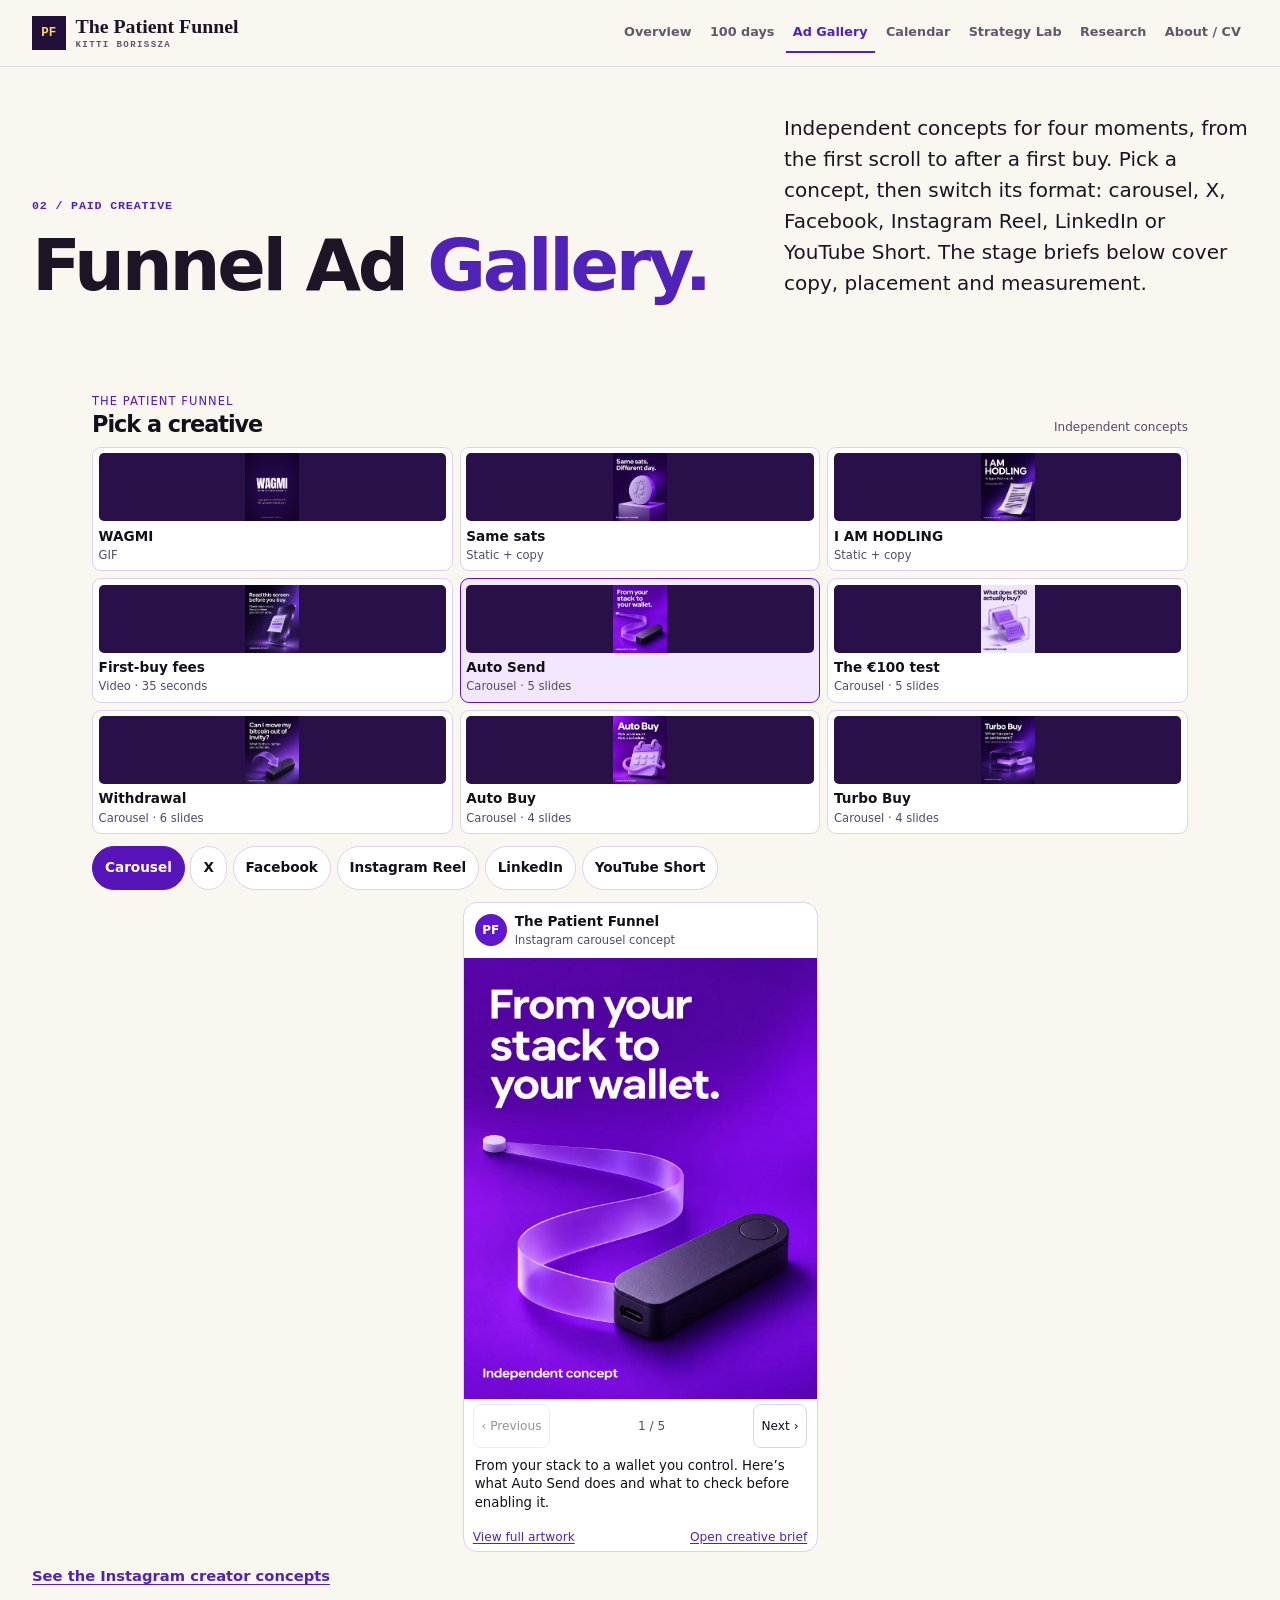
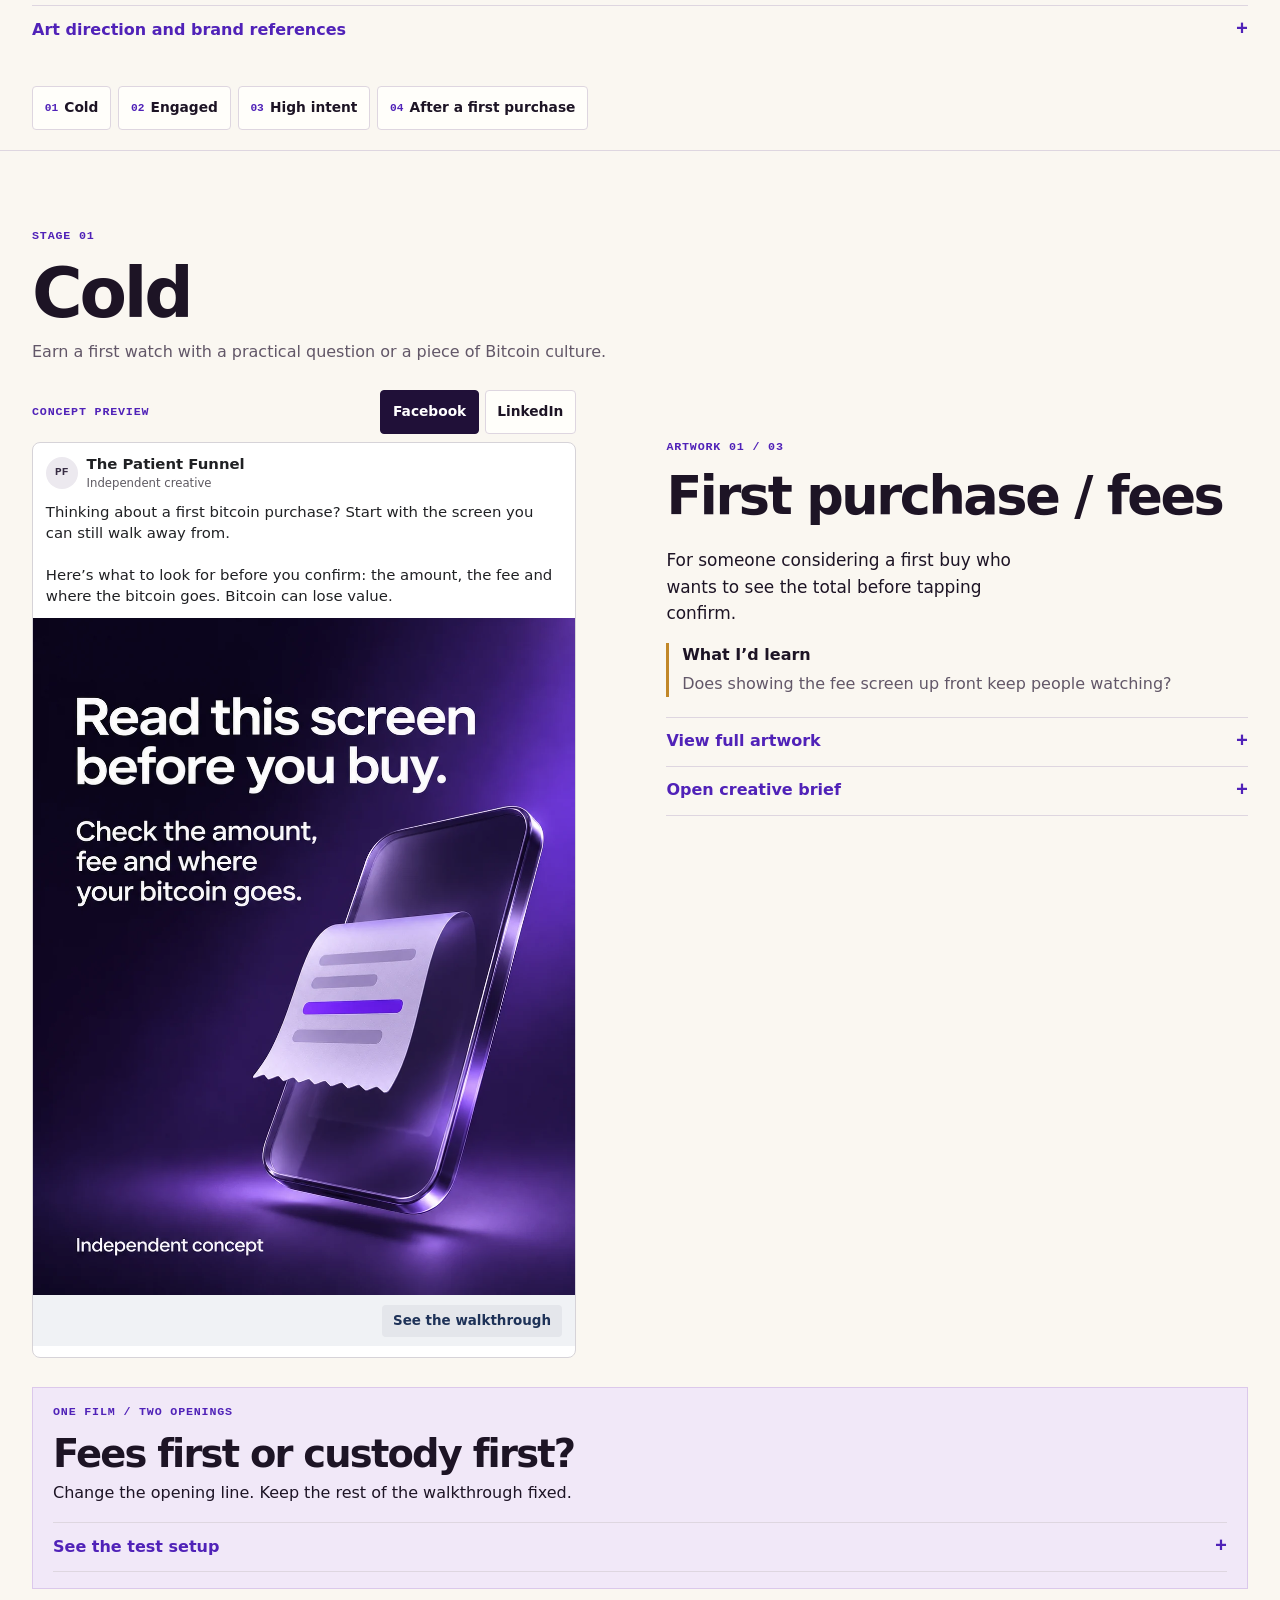
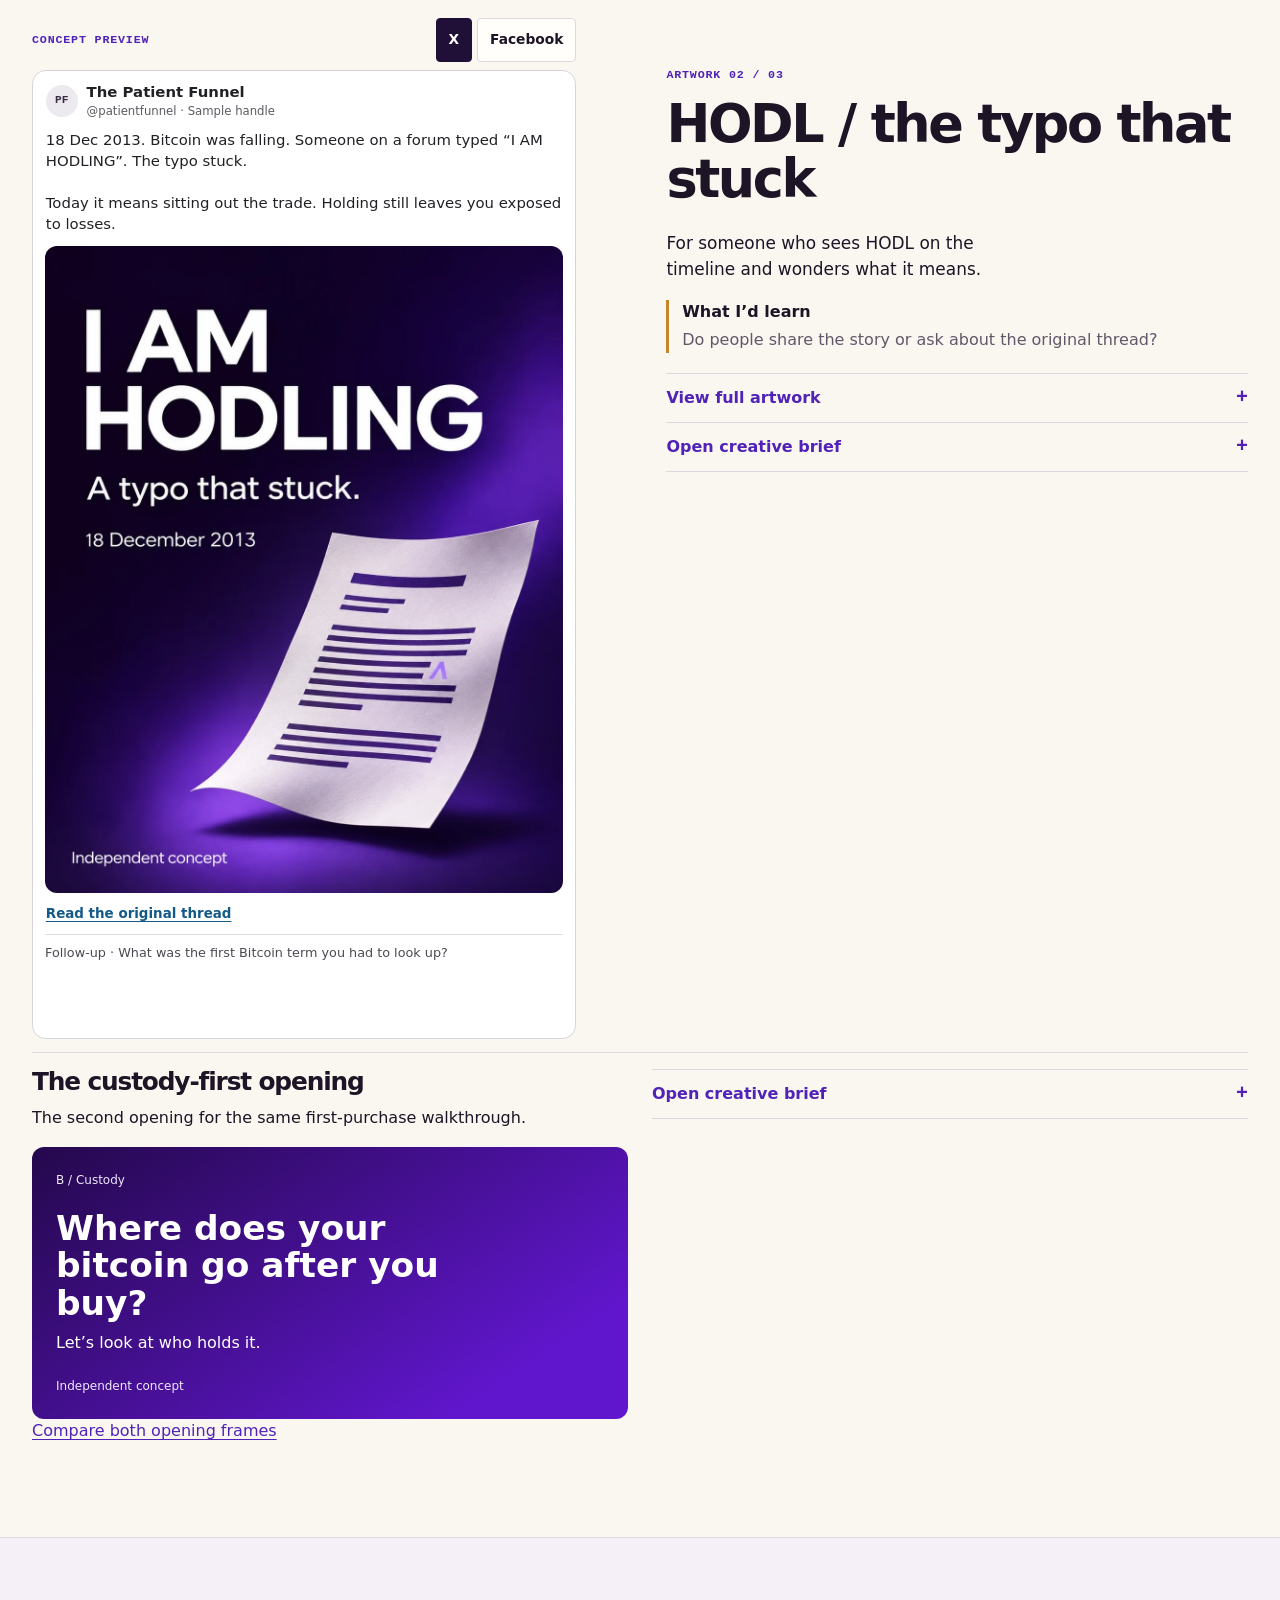
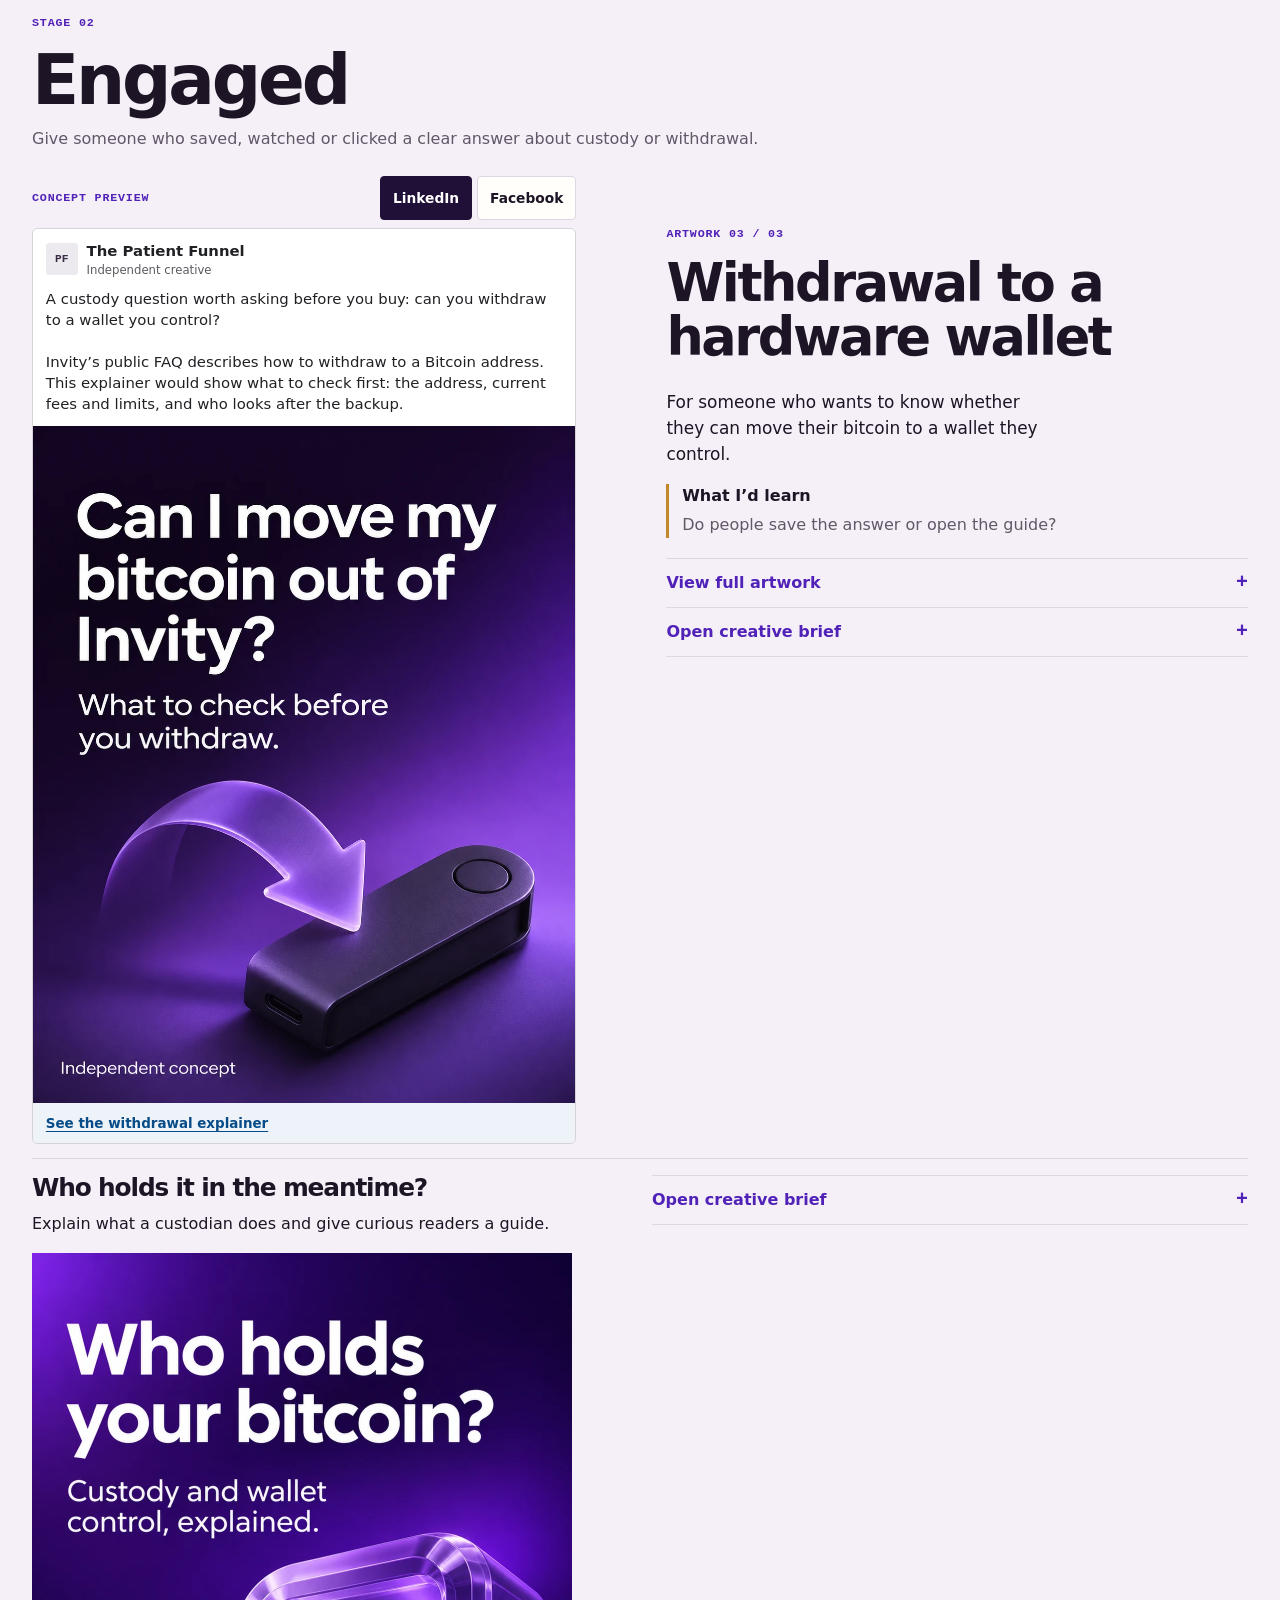
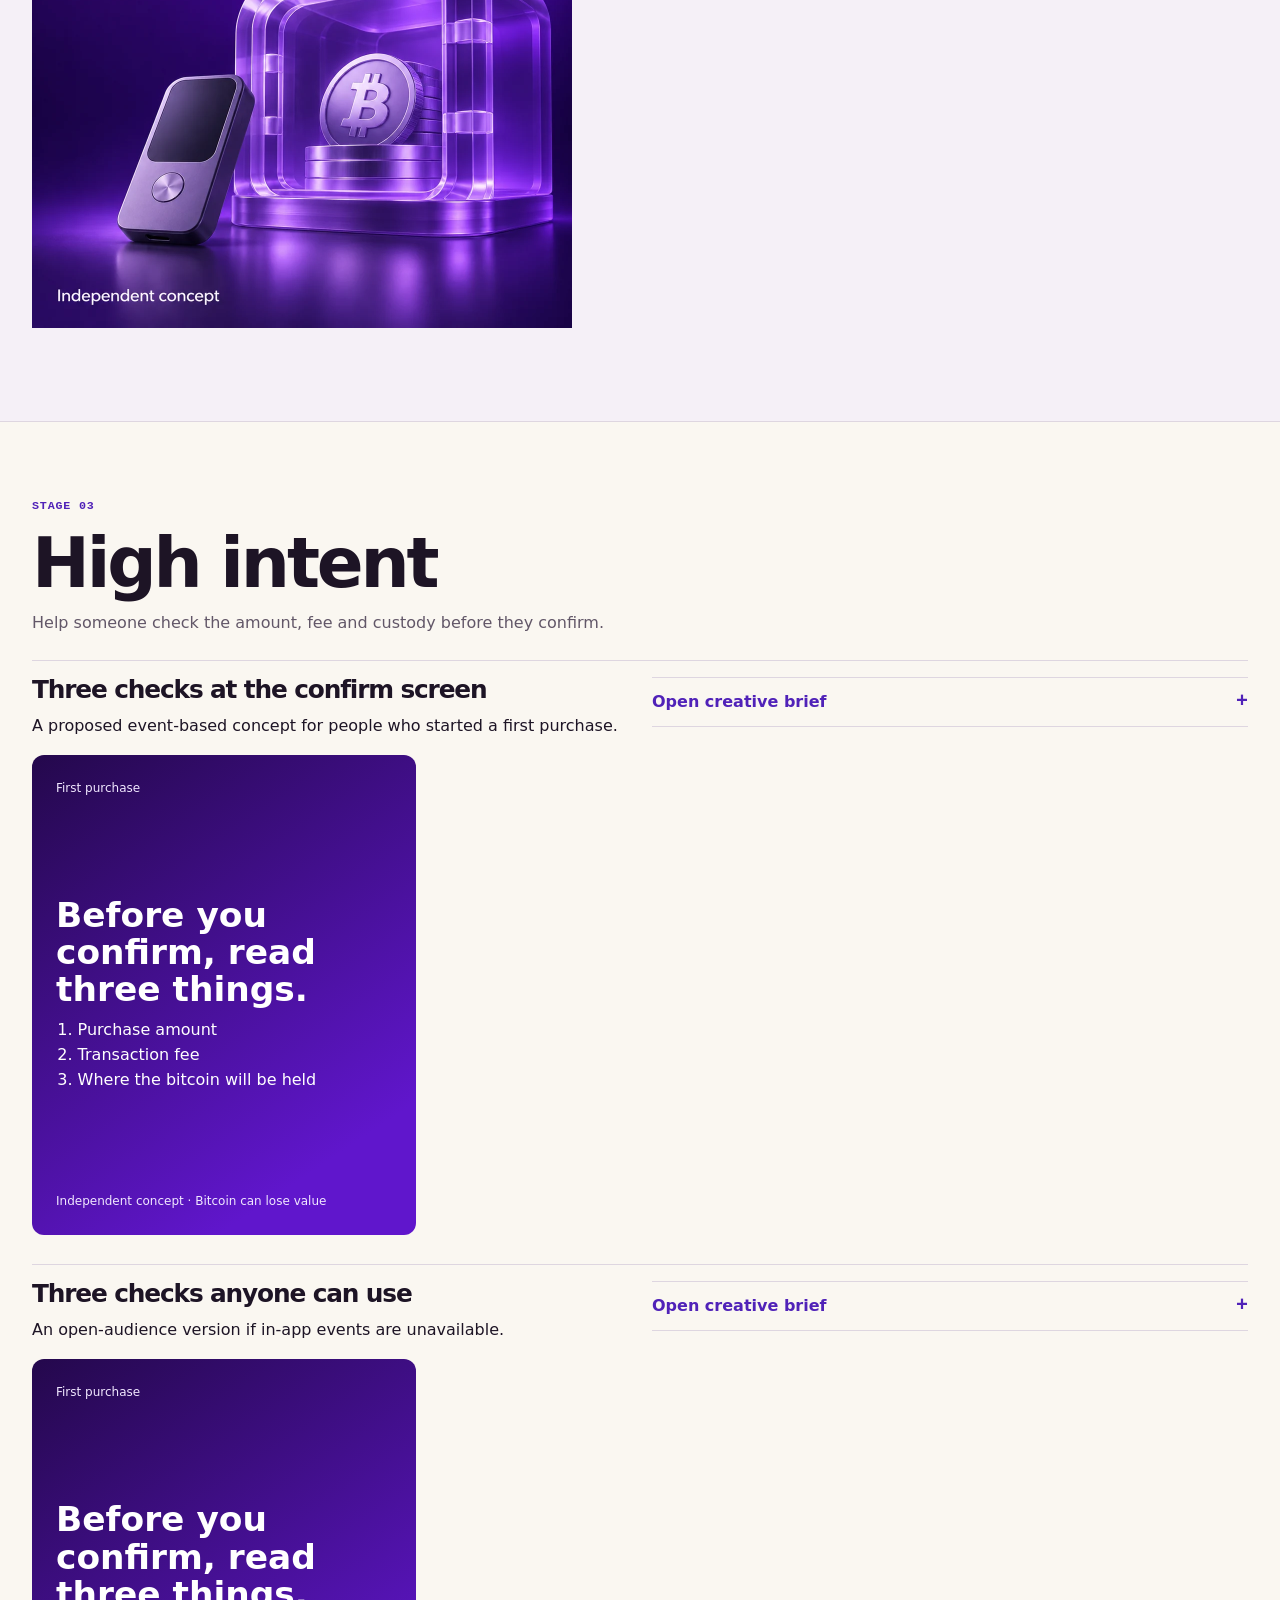
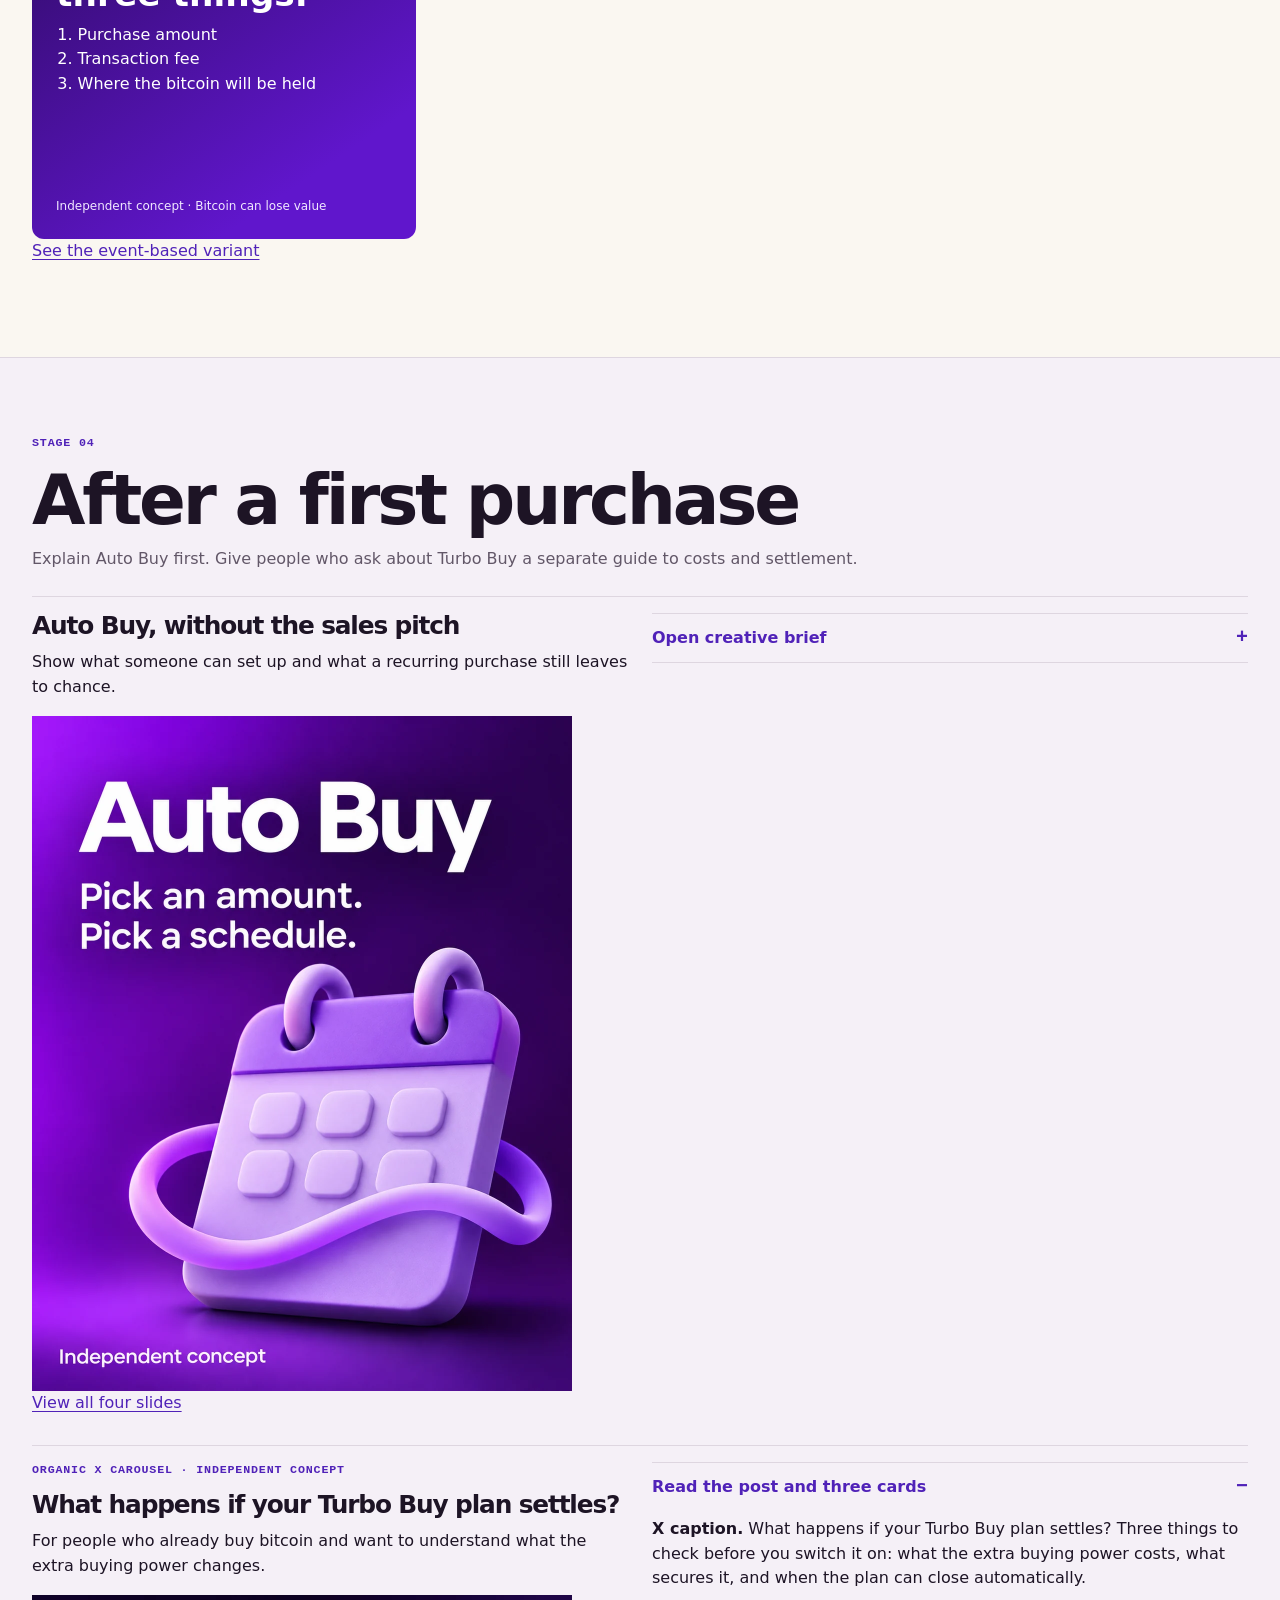
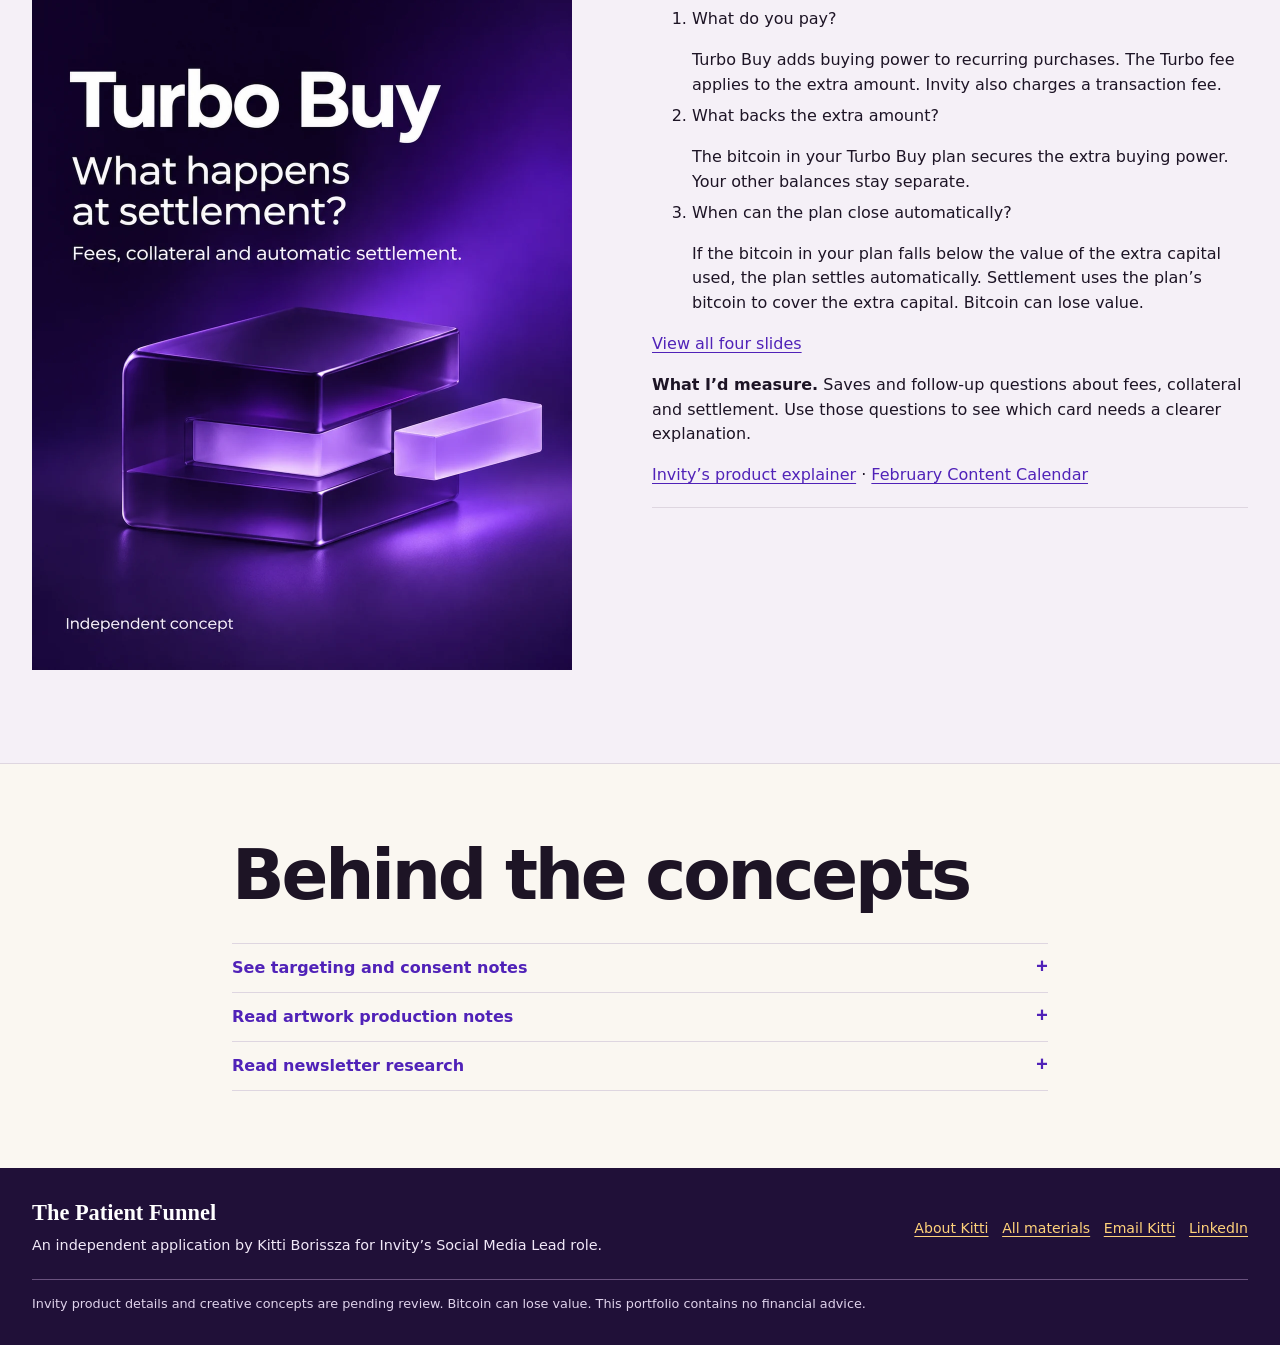
==== ad-gallery.html @ cb12a974 "Apply Kitti's decisions on the site-polish recommendations" ====
<!doctype html>
<html lang="en">
<head>
<meta charset="utf-8">
<meta name="viewport" content="width=device-width, initial-scale=1">
<title>Funnel Ad Gallery · The Patient Funnel</title>
<meta name="description" content="Eight independent paid-social concepts for Invity, mapped from a first glance to a first purchase and an honest conversation about Auto Buy.">
<meta name="author" content="Kitti Borissza">
<meta name="referrer" content="strict-origin-when-cross-origin">
<link rel="canonical" href="https://kittiborissza.github.io/the-patient-funnel/ad-gallery.html">
<meta property="og:type" content="website">
<meta property="og:title" content="Funnel Ad Gallery — The Patient Funnel — Kitti Borissza">
<meta property="og:description" content="Eight independent paid-social concepts for Invity, mapped from a first glance to a first purchase and an honest conversation about Auto Buy.">
<meta property="og:url" content="https://kittiborissza.github.io/the-patient-funnel/ad-gallery.html">
<meta property="og:image" content="https://kittiborissza.github.io/the-patient-funnel/og.png">
<meta property="og:image:width" content="1200">
<meta property="og:image:height" content="630">
<meta property="og:image:alt" content="The Patient Funnel: an independent social media proposal for Invity, by Kitti Borissza.">
<meta name="twitter:card" content="summary_large_image">
<meta name="twitter:image" content="https://kittiborissza.github.io/the-patient-funnel/og.png">
<meta name="theme-color" content="#24084c">
<link rel="icon" href="data:,">
<link rel="stylesheet" href="styles.css">
<script src="interactions.js" defer></script>

<noscript><style>.feed-controls .tablist{display:none!important}</style></noscript>
</head>
<body class="ad-gallery">
<a class="skip" href="#main">Skip to content</a>
<header class="site-head"><div class="wrap head-inner">
  <a class="wordmark" href="index.html"><span class="monogram" aria-hidden="true">PF</span><span>The Patient Funnel<small>KITTI BORISSZA</small></span></a>
  <nav aria-label="Main navigation"><a href="index.html">Overview</a><a href="index.html#days100">100 days</a><a href="ad-gallery.html" aria-current="page">Ad Gallery</a><a href="content-calendar.html">Calendar</a><a href="strategy.html">Strategy Lab</a><a href="research.html">Research</a><a href="index.html#about">About / CV</a></nav>
</div></header>
<main id="main" tabindex="-1"><header class="page-intro wrap" id="top"><div><p class="eyebrow">02 / Paid creative</p><h1>Funnel Ad <em>Gallery.</em></h1></div><div class="intro-copy"><p>Independent concepts for four moments, from the first scroll to after a first buy. Pick a concept, then switch its format: carousel, X, Facebook, Instagram Reel, LinkedIn or YouTube Short. The stage briefs below cover copy, placement and measurement.</p></div></header>
<div class="wrap concept-intro"><span id="creative-compare-1"></span><section id="invity-gallery-sample" class="viz-dotted-background" aria-label="Invity portfolio creative gallery">
  <div class="iv-head">
    <div><p>THE PATIENT FUNNEL</p><h2>Pick a creative</h2></div>
    <span>Independent concepts</span>
  </div>
  <div class="iv-picker" hidden role="group" aria-label="Creative">
    <button class="cursor-interaction" type="button" data-work="wagmi" aria-pressed="false"><img data-image="wagmi" alt=""><b>WAGMI</b><small>GIF</small></button>
    <button class="cursor-interaction" type="button" data-work="sats" aria-pressed="false"><img data-image="sats" alt=""><b>Same sats</b><small>Static + copy</small></button>
    <button class="cursor-interaction" type="button" data-work="hodl" aria-pressed="false"><img data-image="hodl" alt=""><b>I AM HODLING</b><small>Static + copy</small></button>
    <button class="cursor-interaction" type="button" data-work="fees" aria-pressed="false"><img data-image="fees" alt=""><b>First-buy fees</b><small>Video · 35 seconds</small></button>
    <button class="cursor-interaction" type="button" id="carousel-autosend" data-work="autosend" aria-pressed="true"><img data-image="autosend" alt=""><b>Auto Send</b><small>Carousel · 5 slides</small></button>
    <button class="cursor-interaction" type="button" id="carousel-compare" data-work="compare" aria-pressed="false"><img data-image="compare" alt=""><b>The €100 test</b><small>Carousel · 5 slides</small></button>
    <button class="cursor-interaction" type="button" data-work="withdraw" aria-pressed="false"><img data-image="withdraw" alt=""><b>Withdrawal</b><small>Carousel · 6 slides</small></button>
    <button class="cursor-interaction" type="button" data-work="autobuy" aria-pressed="false"><img data-image="autobuy" alt=""><b>Auto Buy</b><small>Carousel · 4 slides</small></button>
    <button class="cursor-interaction" type="button" data-work="turbo" aria-pressed="false"><img data-image="turbo" alt=""><b>Turbo Buy</b><small>Carousel · 4 slides</small></button>
  </div>
  <div class="iv-formats" hidden role="group" aria-label="Format">
    <button class="cursor-interaction" type="button" data-format-key="post" aria-pressed="true">Carousel</button><button class="cursor-interaction" type="button" data-format-key="x" aria-pressed="false">X</button><button class="cursor-interaction" type="button" data-format-key="fb" aria-pressed="false">Facebook</button><button class="cursor-interaction" type="button" data-format-key="ig" aria-pressed="false">Instagram Reel</button><button class="cursor-interaction" type="button" data-format-key="li" aria-pressed="false">LinkedIn</button><button class="cursor-interaction" type="button" data-format-key="yt" aria-pressed="false">YouTube Short</button>
  </div>
  <div class="iv-post" hidden>
    <div class="iv-profile"><span class="iv-avatar" aria-hidden="true">PF</span><div><b>The Patient Funnel</b><small data-format>Instagram carousel concept</small></div></div>
    <figure data-slide></figure>
    <div class="iv-nav" data-slide-controls>
      <button type="button" class="cursor-interaction" data-move="-1"><span aria-hidden="true">‹</span> Previous</button><span data-count aria-live="polite" aria-atomic="true">1 / 5</span><button type="button" class="cursor-interaction" data-move="1">Next <span aria-hidden="true">›</span></button>
    </div>
    <div class="iv-nav" data-motion-controls hidden><button type="button" class="cursor-interaction" data-play aria-pressed="false">Play WAGMI</button><span>5-second animation</span></div>
    <p class="iv-caption" data-caption></p>
    <div class="iv-nav iv-links"><a data-artwork>View full artwork</a><a data-brief>Open creative brief</a></div>
  </div>
<section id="pf-social-preview" hidden aria-label="Platform preview">
  <div>
    <section class="pf-stage" data-variant="X" aria-label="X post"><article class="pf-frame pf-x"></article></section>
    <section class="pf-stage" data-variant="Facebook" aria-label="Facebook post" hidden><article class="pf-frame pf-fb"></article></section>
    <section class="pf-stage" data-variant="YouTube" aria-label="YouTube Shorts preview" hidden><article class="pf-frame pf-yt"></article></section>
    <section class="pf-stage" data-variant="Instagram" aria-label="Instagram Reel preview" hidden><article class="pf-frame pf-ig"></article></section>
    <section class="pf-stage" data-variant="LinkedIn" aria-label="LinkedIn post" hidden><article class="pf-frame pf-li"></article></section>
  </div>
</section>
  <noscript><ul>
    <li><a href="assets/wagmi-still-4x5.png">WAGMI artwork</a> · <a href="content-calendar.html#ex-wagmi">WAGMI script</a></li>
    <li><a href="assets/hodl-creative.webp">HODL artwork</a> · <a href="#ad-hodl">HODL creative brief</a></li>
    <li><a href="assets/same-sats-creative.webp">Same sats artwork</a> · <a href="#brief-sats">Creative brief</a></li>
    <li><a href="assets/auto-send-creative.webp">Auto Send artwork</a> · <a href="#brief-autosend">Creative brief</a></li>
    <li><a href="assets/euro-100-creative.webp">€100 test artwork</a> · <a href="research.html#quote-method">€100 test method</a></li>
  </ul></noscript>
</section>
<p class="gallery-after"><a class="text-link" href="content-calendar.html#creator-collabs">See the Instagram creator concepts</a></p>
<details class="disclosure" id="art-direction"><summary>Art direction and brand references</summary><div class="detail-body">
<p>Invity’s public work pairs a violet-led palette with clean sans-serif type, short headlines and dimensional product imagery. For this gallery, use one visual idea per cover. Put the explanation in the caption or follow-up cards.</p>
<p>Use <strong>#24084C</strong> for deep violet, <strong>#781CFF</strong> for the accent and <strong>#F1E8FF</strong> for the light cards. Invity’s site references TT Hoves Pro and Lufga. Use the licensed brand typefaces for production, with the official media kit for product imagery and logo artwork.</p>
<p>Use the native post layout for each platform. Keep “Independent concept” on each card. Use genuine app captures for walkthroughs and keep fees, risk and eligibility in the accompanying copy where relevant.</p>
<p><a href="https://www.invity.io/media/">Invity Media Book</a> · <a href="index.html#feed">Invity X references</a></p>
</div></details>
<style>
#invity-gallery-sample{color-scheme:light;--iv-surface:light-dark(#fff,#272130);--iv-text:light-dark(#12101b,#f8f2ff);--iv-muted:light-dark(#554968,#dbcfed);--iv-line:light-dark(#ded1ed,#574b67);--iv-active:light-dark(#f2e7ff,#3f2b57);--iv-action:light-dark(#5614b9,#d9beff);font-family:system-ui,sans-serif;color:var(--iv-text);padding:.75rem}
#invity-gallery-sample *,#invity-gallery-sample *::before,#invity-gallery-sample *::after{box-sizing:border-box}
#invity-gallery-sample [hidden]{display:none!important}
#invity-gallery-sample .iv-head{display:flex;justify-content:space-between;align-items:end;gap:.5rem;flex-wrap:wrap;margin-bottom:.65rem}
#invity-gallery-sample .iv-head p{margin:0;color:var(--iv-action);font-size:.72rem;letter-spacing:.09em}
#invity-gallery-sample h2{margin:.15rem 0 0;font-size:1.4rem;font-weight:650}
#invity-gallery-sample .iv-head span{color:var(--iv-muted);font-size:.75rem}
#invity-gallery-sample .iv-picker{display:grid;grid-template-columns:repeat(3,minmax(0,1fr));gap:.45rem;margin:0 0 .75rem}
#invity-gallery-sample button{cursor:var(--cursor-interaction,default);font:inherit}
#invity-gallery-sample .iv-picker button{min-width:0;background:var(--iv-surface);color:var(--iv-text);border:1px solid var(--iv-line);border-radius:9px;padding:.35rem;text-align:left;min-height:44px}
#invity-gallery-sample .iv-picker button[aria-pressed=true]{background:var(--iv-active);border-color:var(--iv-action)}
#invity-gallery-sample .iv-formats{display:flex;flex-wrap:wrap;gap:.35rem;margin:.75rem 0}#invity-gallery-sample .iv-formats button{min-height:44px;padding:.45rem .75rem;border:1px solid var(--iv-line);border-radius:999px;background:var(--iv-surface);color:var(--iv-text);font-size:.85rem;font-weight:650}#invity-gallery-sample .iv-formats button[aria-pressed=true]{background:var(--iv-action);border-color:var(--iv-action);color:#fff}
#invity-gallery-sample button{transition-property:background-color,border-color,scale;transition-duration:150ms;transition-timing-function:cubic-bezier(0.2,0,0,1)}#invity-gallery-sample button:active{scale:.96}@media(hover:hover){#invity-gallery-sample .iv-picker button:hover{scale:1.02}}
#invity-gallery-sample .iv-picker img{width:100%;height:68px;object-fit:contain;background:#291048;border-radius:5px;display:block;margin:0 0 .26rem}
#invity-gallery-sample .iv-picker b,#invity-gallery-sample .iv-profile b{display:block;font-size:.85rem;overflow-wrap:anywhere}
#invity-gallery-sample small{display:block;color:var(--iv-muted);font-size:.72rem}
#invity-gallery-sample .iv-post{margin:auto;max-width:355px;background:var(--iv-surface);border:1px solid var(--iv-line);border-radius:14px;overflow:hidden}
#invity-gallery-sample .iv-profile{display:flex;align-items:center;gap:.5rem;padding:.5rem .7rem}
#invity-gallery-sample .iv-avatar{display:grid;place-items:center;background:#6016cc;color:#fff;width:32px;height:32px;border-radius:50%;font-size:.75rem;font-weight:700}
#invity-gallery-sample figure{margin:0;aspect-ratio:4/5;position:relative;overflow:hidden;background:#291048}
#invity-gallery-sample figure img{width:100%;height:100%;display:block;object-fit:contain}
#invity-gallery-sample .iv-slide{height:100%;display:flex;flex-direction:column;justify-content:space-between;padding:clamp(.85rem,4vw,1.35rem);background:#f1e8ff;color:#0f1018}
#invity-gallery-sample .iv-slide.iv-purple{background:linear-gradient(146deg,#5214a5,#6916df 75%);color:white}
#invity-gallery-sample .iv-chip{font-size:.67rem;letter-spacing:.075em;text-transform:uppercase;font-weight:650}
#invity-gallery-sample .iv-mark{font-size:clamp(1.8rem,8vw,3.8rem);font-weight:750;letter-spacing:-.07em;align-self:flex-start;line-height:1.07}
#invity-gallery-sample .iv-slide h3{font-size:clamp(1.65rem,6vw,2.55rem);line-height:1.03;letter-spacing:-.035em;margin:.3rem 0 .4rem;font-weight:700}
#invity-gallery-sample .iv-slide p{font-size:.85rem;line-height:1.35;margin:0;max-width:29ch}
#invity-gallery-sample .iv-slide a{align-self:flex-start;border-radius:99px;padding:.45rem .7rem;background:white;color:#5013ab;font-size:.83rem;text-decoration:none;font-weight:650}
#invity-gallery-sample .iv-nav{display:flex;justify-content:space-between;align-items:center;gap:.45rem;padding:.3rem .58rem;color:var(--iv-muted);font-size:.76rem}
#invity-gallery-sample .iv-nav button{border:1px solid var(--iv-line);border-radius:8px;padding:.35rem .48rem;background:var(--iv-surface);color:var(--iv-text);min-height:44px;font-size:.76rem}
#invity-gallery-sample .iv-nav button[aria-disabled="true"]{opacity:.45;cursor:default}
#invity-gallery-sample .iv-caption{padding:.25rem .7rem .65rem;margin:0;color:var(--iv-text);font-size:.83rem;line-height:1.4}
@media(max-width:445px){#invity-gallery-sample .iv-picker{grid-template-columns:repeat(2,minmax(0,1fr))}#invity-gallery-sample .iv-picker img{height:48px}}
#invity-gallery-sample .iv-slide.iv-purple,.brief-poster{background:linear-gradient(146deg,#24084c,#6016cc 82%);color:#fff}
#invity-gallery-sample .iv-slide h3,.brief-poster strong{font-family:"TT Hoves Pro",system-ui,sans-serif}
#invity-gallery-sample .iv-slide a{margin-top:.6rem}
#invity-gallery-sample .iv-slide .iv-concept-label{color:inherit;margin-top:.4rem}
.test-pair .brief-poster,.brief-poster{min-height:17rem;display:flex;flex-direction:column;gap:.6rem;padding:clamp(.95rem,3vw,1.5rem);border:0;border-radius:12px}
.brief-poster span,.brief-poster small{font-size:.75rem;color:#f1e8ff}
.brief-poster strong{font-size:clamp(1.45rem,4vw,2.15rem);line-height:1.08;margin-block:auto 0;max-width:16ch}
.brief-poster p{margin:0}
.brief-poster small{margin-top:auto}
.confirm-poster{aspect-ratio:4/5;max-width:24rem}
.confirm-poster ol{padding-left:1.35rem;margin:0}
.brief-with-art{display:grid;grid-template-columns:minmax(0,7rem) minmax(0,1fr);align-items:start;gap:.85rem}
.brief-with-art img{display:block;width:100%;height:auto;border-radius:.55rem}
.brief-with-art>a{transition:scale 200ms cubic-bezier(0.2,0,0,1)}@media(hover:hover){.brief-with-art>a:hover{scale:1.02}}
.brief-with-art h3{margin-top:0}
</style>
<script>
(() => {
  const root = document.getElementById('invity-gallery-sample');
  const assets = {wagmi:'assets/wagmi-still-4x5.png',wagmiMotion:'assets/wagmi-4x5.gif',sats:'assets/same-sats-creative.webp',hodl:'assets/hodl-creative.webp',autosend:'assets/auto-send-creative.webp',fees:'assets/fees-creative.webp',compare:'assets/euro-100-creative.webp',withdraw:'assets/withdraw-creative.webp',autobuy:'assets/auto-buy-creative.webp',turbo:'assets/turbo-buy-creative.webp'};
  const entries = {
    wagmi: {format:'Animated concept',caption:'The chart is red. Someone posts WAGMI. Four letters can keep you company. The price can still do its own thing.',alt:'WAGMI artwork about Bitcoin culture on a red day.'},
    sats: {format:'Static X post concept',caption:'Your sats can stay the same while their euro value moves. What do you pay attention to on a red day?',alt:'Same sats. Different day.'},
    fees: {format:'First-purchase video concept',caption:'A first purchase, every screen. The walkthrough pauses on the quote so people can check the amount, the fee and where the bitcoin goes.',alt:'Read this screen before you buy.'},
    hodl: {format:'Static post concept',caption:'December 2013. Bitcoin was down. A typo in a forum post became one of Bitcoin’s most persistent memes.',alt:'I AM HODLING, with the date of the original 2013 forum post.'},
    autosend: {format:'Instagram carousel concept',caption:'From your stack to a wallet you control. Here’s what Auto Send does and what to check before enabling it.',alt:'From your stack to your wallet.',slides:[
      ['01 / 04','01','Choose the destination.','Use a Bitcoin address for a wallet you control. Review it before confirming.'],
      ['02 / 04','02','Set a threshold.','Choose a value in a currency available in the app; confirm local conditions.'],
      ['03 / 04','03','Check the details.','Review the address, threshold and any fee or conditions shown in the app.'],
      ['04 / 04','↗','Know what happens next.','When the balance reaches the threshold, Auto Send can trigger the transfer.','Explore Auto Send','research.html#claims']
    ]},
    compare: {format:'Instagram carousel concept',caption:'What does €100 actually buy? This carousel shows the test method. App quotes and received amounts are pending.',alt:'What does €100 actually buy?',slides:[
      ['01 / 04','€100','Start with the same €100.','Match the market, payment method and time window.'],
      ['02 / 04','SAT','Capture the quote.','Record the quoted sats and the purchase fee. Keep the timestamp.'],
      ['03 / 04','↗','Follow it to the wallet.','Where a separate transfer is needed, record its cost and the sats that arrive.'],
      ['04 / 04','—','Compare sats received.','Quotes and received amounts pending. The test will show both, with the capture conditions.']
    ]},
    withdraw: {format:'Withdrawal carousel concept',caption:'Moving bitcoin to your own wallet? Check the address, fee and limits first.',alt:'Can I move my bitcoin out of Invity?',slides:[
      ['01 / 05','01','Choose a wallet.','Use a Bitcoin address from a wallet you control.'],
      ['02 / 05','02','Check the address.','Compare it against the address displayed by your wallet.'],
      ['03 / 05','03','Review the fee.','Check the current withdrawal fee and limits before confirming.'],
      ['04 / 05','04','Consider a small test.','Check the minimum amount and what a second transfer would cost.'],
      ['05 / 05','05','Know what you control.','Keep your wallet backup private. Explore Auto Send if you want to set a transfer threshold.']
    ]},
    autobuy: {format:'Auto Buy carousel concept',caption:'Pick an amount and schedule that make sense for you. Bitcoin can lose value.',alt:'Auto Buy. Pick an amount. Pick a schedule.',slides:[
      ['01 / 03','01','Pick an amount.','Decide how much you want each recurring purchase to be.'],
      ['02 / 03','02','Pick a schedule.','Choose an available frequency and review the details in the app.'],
      ['03 / 03','03','Understand the trade-off.','Scheduled buys do not protect you from losses. A one-off purchase is also an option.']
    ]},
    turbo: {format:'Organic X carousel concept',caption:'What happens at settlement? Check the fee, collateral and trigger before deciding.',alt:'Turbo Buy. What happens at settlement?',slides:[
      ['01 / 03','01','What do you pay?','The Turbo fee applies to the extra buying power. A transaction fee also applies.'],
      ['02 / 03','02','What backs it?','Bitcoin in the plan secures the extra buying power. Other balances stay separate.'],
      ['03 / 03','03','When can it settle?','If plan value falls below the extra capital used, it settles automatically. Bitcoin can lose value.']
    ]}
  };
  const target = root.querySelector('[data-slide]');
  const prev = root.querySelector('[data-move="-1"]');
  const next = root.querySelector('[data-move="1"]');
  const play = root.querySelector('[data-play]');
  const selector = [...root.querySelectorAll('[data-work]')];
  const briefs = {
    wagmi: 'content-calendar.html#ex-wagmi',
    hodl: '#ad-hodl',
    fees: '#ad-fees',
    sats: '#brief-sats',
    autosend: '#brief-autosend',
    compare: '#brief-compare',
    withdraw: '#ad-withdraw',
    autobuy: '#ad-autobuy',
    turbo: '#turbo-buy'
  };
  let active = 'autosend';
  let format = 'post';
  let step = 0;
  const post = root.querySelector('.iv-post');
  const platformPreview = root.querySelector('#pf-social-preview');
  const formats = [...root.querySelectorAll('[data-format-key]')];
  // The platform previews were written for a slightly different concept list.
  const toPlatformConcept = { autosend: 'keys', autobuy: 'routine' };
  const fromPlatformConcept = { keys: 'autosend', routine: 'autobuy' };
  let playing = false;
  let timer;
  function render() {
    const entry = entries[active];
    const hasSlides = Boolean(entry.slides);
    const total = hasSlides ? entry.slides.length + 1 : 1;
    root.querySelector('[data-format]').textContent = entry.format;
    root.querySelector('[data-caption]').textContent = entry.caption;
    root.querySelector('[data-artwork]').href = assets[active];
    root.querySelector('[data-brief]').href = briefs[active];
    root.querySelector('[data-slide-controls]').hidden = !hasSlides;
    root.querySelector('[data-motion-controls]').hidden = active !== 'wagmi';
    root.querySelector('[data-count]').textContent = (step + 1) + ' / ' + total;
    prev.setAttribute('aria-disabled', String(step === 0));
    next.setAttribute('aria-disabled', String(step === total - 1));
    play.setAttribute('aria-pressed',String(playing));
    play.textContent = playing ? 'Stop WAGMI' : 'Play WAGMI';
    for (const button of selector) button.setAttribute('aria-pressed',String(button.dataset.work === active));
    formats[0].textContent = entry.slides ? 'Carousel' : active === 'wagmi' ? 'Animation' : 'Artwork';
    for (const button of formats) button.setAttribute('aria-pressed', String(button.dataset.formatKey === format));
    post.hidden = format !== 'post';
    platformPreview.hidden = format === 'post';
    if (format !== 'post') renderPlatformPreview(toPlatformConcept[active] || active, format);
    if (!step) {
      target.innerHTML = '<img alt="' + entry.alt + '" src="' + assets[playing ? 'wagmiMotion' : active] + '">';
      return;
    }
    const [number,mark,title,body,cta,url] = entry.slides[step - 1];
    const label = selector.find(button => button.dataset.work === active).querySelector('b').textContent;
    target.innerHTML = '<div class="iv-slide' + (step % 2 === 0 ? ' iv-purple' : '') + '"><div class="iv-chip">' + number + ' · ' + label + '</div><div class="iv-mark" aria-hidden="true">' + mark + '</div><div><h3>' + title + '</h3><p>' + body + '</p></div>' + (cta ? '<a href="' + url + '" target="_blank" rel="noopener noreferrer">' + cta + '</a>' : '<span class="iv-chip">Independent concept</span>') + '<small class="iv-concept-label">Independent concept</small></div>';
  }
  function selectCreative(creative, slide, writeHistory = false, nextFormat = format) {
    clearTimeout(timer);
    active = creative;
    format = nextFormat;
    const total = (entries[creative].slides?.length ?? 0) + 1;
    step = Math.max(0, Math.min(slide, total - 1));
    playing = false;
    render();

    if (writeHistory) {
      const hash = format === 'post' ? '#creative-' + active + '-' + (step + 1) : '#preview-' + (toPlatformConcept[active] || active) + '-' + format;
      if (location.hash !== hash) history.pushState(null, '', hash);
      revealChange(format === 'post' ? target : platformPreview);
    }
  }

  function restoreCreative(scroll = false) {
    const match = /^#creative-(wagmi|sats|hodl|autosend|compare|withdraw|autobuy|turbo)-([1-6])$/.exec(location.hash);
    const legacy = { '#carousel-autosend': 'autosend', '#carousel-compare': 'compare' };
    const preview = /^#preview-(sats|wagmi|hodl|routine|fees|withdraw|compare|keys|turbo)-(x|fb|ig|li|yt)$/.exec(location.hash);
    if (preview) selectCreative(fromPlatformConcept[preview[1]] || preview[1], 0, false, preview[2]);
    else selectCreative(match?.[1] || legacy[location.hash] || 'autosend', match ? Number(match[2]) - 1 : 0, false, 'post');
    if ((match || preview) && scroll) root.scrollIntoView({ block: 'start' });
  }

  for (const image of root.querySelectorAll('[data-image]')) image.src = assets[image.dataset.image];
  for (const button of formats) button.addEventListener('click', () => {
    selectCreative(active, 0, true, button.dataset.formatKey);
  });
  for (const button of selector) button.addEventListener('click', () => {
    selectCreative(button.dataset.work, 0, true, 'post');
    scrollToChange(post);
  });
  prev.addEventListener('click', () => {
    if (step > 0) selectCreative(active, step - 1, true);
  });
  next.addEventListener('click', () => {
    if (step < (entries[active].slides?.length ?? 0)) selectCreative(active, step + 1, true);
  });
  root.querySelector('.iv-post').addEventListener('keydown', event => {
    if (!entries[active].slides) return;
    if (event.key === 'ArrowLeft' || event.key === 'ArrowRight') {
      event.preventDefault();
      (event.key === 'ArrowLeft' ? prev : next).click();
    }
  });
  play.addEventListener('click', () => {
    clearTimeout(timer); playing = !playing; render(); revealChange(target);
    if(playing) timer = setTimeout(() => { playing = false; render(); }, 5500);
  });
  let touchX;
  target.addEventListener('touchstart', event => { touchX = event.changedTouches[0].clientX; }, {passive:true});
  target.addEventListener('touchend', event => {
    if (!entries[active].slides || touchX === undefined) return;
    const distance = event.changedTouches[0].clientX - touchX;
    touchX = undefined;
    if (distance < -45) next.click();
    if (distance > 45) prev.click();
  }, {passive:true});
  root.querySelector('.iv-picker').hidden = false;
  root.querySelector('.iv-formats').hidden = false;
  addEventListener('hashchange', () => restoreCreative(true));
  // The platform renderer is defined by the next script, so restore once the page has parsed.
  document.addEventListener('DOMContentLoaded', () => restoreCreative(true));
})();
</script>


<style>
#pf-social-preview{--pf-ink:light-dark(#17151e,#f5f1fa);--pf-muted:light-dark(#554d64,#c8bfd8);--pf-line:light-dark(#e7e2ef,#4e465d);--pf-pane:light-dark(#fff,#24202c);--pf-soft:light-dark(#f2edf9,#332943);--pf-purple:light-dark(#492784,#dabfff);--pf-face:system-ui,sans-serif;color:var(--pf-ink);color-scheme:light;font-family:var(--pf-face)}
#pf-social-preview *,#pf-social-preview *::before,#pf-social-preview *::after{box-sizing:border-box}
#pf-social-preview [hidden]{display:none!important}
#pf-social-preview .pf-stage{padding:.2rem .7rem .75rem;min-height:510px}
#pf-social-preview .pf-frame{max-width:465px;margin:auto;border:1px solid var(--pf-line);border-radius:15px;overflow:hidden;background:var(--pf-pane);color:var(--pf-ink);min-width:0}
#pf-social-preview .pf-nativebar,#pf-social-preview .pf-author{display:flex;align-items:center;justify-content:space-between;gap:.5rem;padding:.5rem .75rem}
#pf-social-preview .pf-nativebar{border-bottom:1px solid var(--pf-line);font-weight:650;font-size:.89rem}
#pf-social-preview .pf-nativebar span:last-child,#pf-social-preview .pf-author small{font-size:.72rem;color:var(--pf-muted);font-weight:500}
#pf-social-preview .pf-author{justify-content:flex-start}
#pf-social-preview .pf-author small{display:block}
#pf-social-preview .pf-author strong{font-size:.86rem}
#pf-social-preview .pf-avatar{display:grid;place-items:center;flex:0 0 31px;aspect-ratio:1;border-radius:50%;background:#4b2784;color:#fff;font-size:.68rem;font-weight:700}
#pf-social-preview .pf-caption{font-size:.87rem;margin:0;padding:.15rem .75rem .7rem;overflow-wrap:anywhere}
#pf-social-preview .pf-art{position:relative;display:grid;min-height:162px;aspect-ratio:1.7;overflow:hidden;isolation:isolate;color:#fff;background:#27163e}
#pf-social-preview .pf-art.sats{background:radial-gradient(ellipse at 78% 18%,#813770 0%,#512779 40%,#25163d 80%)}
#pf-social-preview .pf-art.routine{background:linear-gradient(137deg,#fff5dd 0%,#fff5dd 60%,#ecd4ff 60%);color:#301948}
#pf-social-preview .pf-art.compare{background:linear-gradient(110deg,#251439 0%,#251439 57%,#512984 57%);color:#fff}
#pf-social-preview .pf-art.keys{background:#e8dcfb;color:#301948}
#pf-social-preview .pf-art.turbo{background:linear-gradient(140deg,#2b1828,#64283d);color:#fff}
#pf-social-preview .pf-original{display:block;width:100%;height:100%;position:absolute;inset:0;object-fit:contain}
#pf-social-preview .pf-art.withdraw{background:#f6f1e8;color:#301948}
#pf-social-preview .pf-art.hodl,#pf-social-preview .pf-art.wagmi{background:#1d0c38}
#pf-social-preview .pf-art.fees{background:#441876}
#pf-social-preview .pf-poster{display:flex;flex-direction:column;justify-content:center;gap:.28rem;padding:.85rem 1.1rem;position:relative;z-index:1}
#pf-social-preview .pf-poster span{font-size:.69rem;letter-spacing:.075em;font-weight:650;text-transform:uppercase}
#pf-social-preview .pf-poster b{font-family:Georgia,serif;font-size:clamp(1.62rem,6vw,2.42rem);font-weight:500;line-height:1.02;letter-spacing:-.035em}
#pf-social-preview .pf-poster p{margin:.2rem 0 0;font-size:.81rem;max-width:29ch}
#pf-social-preview .pf-shape{position:absolute;right:-.6rem;top:.25rem;color:#fff2;font:500 clamp(3rem,13vw,7rem)/1 Georgia,serif;letter-spacing:-.1em;white-space:nowrap;pointer-events:none}
#pf-social-preview .routine .pf-shape,#pf-social-preview .keys .pf-shape,#pf-social-preview .withdraw .pf-shape{color:#48217520}
#pf-social-preview .pf-art.compare,#pf-social-preview .pf-art.keys,#pf-social-preview .pf-art.turbo{min-height:195px}
#pf-social-preview .pf-mini{display:flex;flex-wrap:wrap;gap:.35rem;margin-top:.35rem}
#pf-social-preview .pf-mini span{padding:.18rem .36rem;border:1px solid currentColor;border-radius:4px;letter-spacing:0;text-transform:none;font-size:.71rem;font-weight:500}
#pf-social-preview .pf-footer{display:flex;gap:.5rem;align-items:center;justify-content:space-between;flex-wrap:wrap;padding:.55rem .75rem;background:var(--pf-soft)}
#pf-social-preview .pf-footer div{display:grid;gap:.12rem;font-size:.83rem;font-weight:650}
#pf-social-preview .pf-footer small{font-size:.68rem;font-weight:500;color:var(--pf-muted)}
#pf-social-preview .pf-action{background:#492784;color:#fff;border:0;border-radius:6px;padding:.45rem .7rem;min-height:44px;font:650 .82rem var(--pf-face);cursor:var(--cursor-interaction,default)}
#pf-social-preview .pf-x .pf-action{background:var(--pf-ink);color:var(--pf-pane);border-radius:999px}
#pf-social-preview .pf-fb .pf-nativebar{color:light-dark(#165bc0,#a7c8ff)}
#pf-social-preview .pf-fb .pf-action{background:#2159ae}
#pf-social-preview .pf-li .pf-nativebar{color:light-dark(#075382,#9bd3fd)}
#pf-social-preview .pf-li .pf-action{background:#075982;border-radius:999px}
#pf-social-preview .pf-x .pf-art{margin:0 .7rem;border-radius:11px}
#pf-social-preview .pf-x .pf-footer{background:var(--pf-pane)}
#pf-social-preview .pf-yt,#pf-social-preview .pf-ig{max-width:370px}
#pf-social-preview .pf-yt .pf-nativebar{color:light-dark(#b52337,#ff9da8)}
#pf-social-preview .pf-yt .pf-art,#pf-social-preview .pf-ig .pf-art{aspect-ratio:9/13;max-height:330px}
#pf-social-preview .pf-yt .pf-art .pf-poster,#pf-social-preview .pf-ig .pf-art .pf-poster{padding-inline:1.15rem 2.9rem}
#pf-social-preview .pf-yt .pf-art .pf-original,#pf-social-preview .pf-ig .pf-art .pf-original{padding:1.1rem .4rem 2rem}
#pf-social-preview .pf-short-tag{position:absolute;bottom:.6rem;left:.65rem;background:#1d142c;color:#fff;padding:.25rem .45rem;border-radius:5px;z-index:2;font-size:.73rem}
#pf-social-preview .pf-yt .pf-action{background:#962437;border-radius:999px}
#pf-social-preview .pf-result{padding:.6rem .75rem;border-top:1px solid var(--pf-line);font-size:.83rem}
#pf-social-preview .pf-result p{margin:.25rem 0 0}
#pf-social-preview .pf-result a{display:inline-flex;color:var(--pf-purple);padding:.55rem 0 .2rem}
#pf-social-preview .pf-review{padding:.35rem .75rem;color:var(--pf-muted);font-size:.73rem;margin:0}
@media(max-width:440px){#pf-social-preview .pf-stage{min-height:525px;padding-inline:.35rem}#pf-social-preview .pf-caption{font-size:.83rem}}
#pf-social-preview .pf-stage{min-height:0}
</style>
<script>
(() => {
  const root = document.getElementById('pf-social-preview');
  const concepts = {
    sats: {
      phase: 'COLD / BITCOIN CULTURE', title: '1 BTC = 1 BTC.', sub: 'Same sats. Different euro value.', mark: '₿',
      x: '1 BTC = 1 BTC. Your sats can stay the same while their euro value moves. What do you pay attention to on a red day?',
      fb: 'When the chart turns red, two numbers tell different stories. One is how much bitcoin you hold. The other is what it’s worth in euros today. Both matter.',
      video: 'Same sats. Different chart.', ig: 'Same stack. Different euro value. Two numbers worth keeping separate.',
      li: 'Two numbers, two questions. A balance tells you how many sats you hold. A price quote tells you their value in another currency at that moment.',
      button: 'See the difference', steps: '1. Show the same BTC balance twice. 2. Change the EUR equivalent. 3. Explain that the unit identity says nothing about purchasing power.'
    },
    wagmi: {
      phase: 'COLD / RED-DAY STANDBY', title: 'WAGMI', art: 'wagmi',
      x: 'Red chart. Someone posts WAGMI. The letters can be a little company on a rough day. They tell you very little about tomorrow’s price.',
      fb: 'Ever seen WAGMI on a red day? Here’s where the phrase came from and why people say it when the market feels rough.',
      video: 'Why does everyone say WAGMI?', ig: 'A red-day glossary entry. Four letters, a gym origin, and a lot of Bitcoin internet.',
      li: 'What a four-letter meme does on a rough market day. A short piece on culture, uncertainty and how to talk about both.',
      button: 'Read the WAGMI story', steps: 'Red chart → WAGMI → the origin → what people mean by it today. The final frame leaves the price open.'
    },
    hodl: {
      phase: 'COLD / BITCOIN CULTURE', title: 'I AM HODLING', art: 'hodl',
      x: 'December 2013. The chart was down. One forum post and a typo gave Bitcoin its most persistent meme.',
      fb: 'Why do Bitcoiners spell “hold” like that? The original forum thread is a snapshot of a market wobble and the person living through it.',
      video: 'The typo Bitcoin kept', ig: 'A forum typo from 2013 that turned into a Bitcoin verb.',
      li: 'A short Bitcoin culture explainer built around the original HODL thread and the risk a long time horizon still leaves you with.',
      button: 'Read the original thread', steps: 'Open the archived forum post. The first frame sets the scene, the second reveals the typo, the third explains how the word is used today.', link: 'https://bitcointalk.org/index.php?topic=375643.0'
    },
    routine: {
      phase: 'AFTER FIRST BUY / ROUTINE', title: 'Pick a rhythm.', sub: 'See how recurring buys work.', mark: '▦',
      x: 'How would a recurring buy actually work? Amount, frequency, fee. Three screens worth seeing.',
      fb: 'Curious about Auto Buy? See what you choose, what to check before confirming, and how the schedule works in a falling or rising market.',
      video: 'Auto Buy in three screens', ig: 'A schedule can automate the purchase. The euro value still moves.',
      li: 'A short product explainer for people considering a recurring purchase. The storyboard covers amount, frequency and fees.',
      button: 'See how Auto Buy works', steps: 'Choose amount → choose schedule → review the quote and fee. Use approved app footage. Show that regular buying still carries price risk.'
    },
    fees: {
      phase: 'HIGH INTENT / FIRST BUY', title: 'See the fee screen', art: 'fees',
      x: 'One screen I’d pause on before a first buy. Here’s what I’d check before tapping confirm.',
      fb: 'Considering a first Invity purchase? See what to look for before you confirm, including the fee and how much bitcoin the quote delivers.',
      video: 'A first purchase, every screen', ig: 'A first buy in 35 seconds. Pause on the number you’d actually check.',
      li: 'What belongs in a first-purchase walkthrough? An honest look at the amount, fee, and what happens once you confirm.',
      button: 'Watch the walkthrough', steps: 'Open on fees or custody → show the same purchase flow → hold on the confirm screen → explain where the BTC sits. This is a storyboard.', link: 'https://www.invity.io/blog/buying-your-first-bitcoin-with-invity-2'
    },
    withdraw: {
      phase: 'ENGAGED / CUSTODY', title: 'Can I move it out?', sub: 'See the path to a wallet you control.', mark: '→',
      x: 'What happens after the buy? Here’s the path from your app balance to a wallet you control.',
      fb: 'Moving bitcoin to your own wallet? Check the address, the fee, and the amount that arrives. Here’s what the route would look like.',
      video: 'From app balance to your wallet', ig: 'Three things to check before sending BTC to your own wallet.',
      li: 'A practical custody explainer. Show the path to a wallet the user controls, with the current conditions in view.',
      button: 'See the withdrawal steps', steps: 'Show app balance → verify destination → review fee and amount → show confirmation. Current product conditions need sign-off.'
    },
    compare: {
      phase: 'ENGAGED / PRICE COMPARISON', title: 'Same €100. How many sats?', sub: 'Compare the quote and what reaches your wallet.', mark: '€100',
      x: 'Same €100. Same payment method. Same minute. The number I’d compare is the sats that make it to your wallet.',
      fb: 'What does €100 buy in each app? Run the same purchase at the same time. Compare the quoted sats, then what arrives after an on-chain transfer.',
      video: 'The €100 Bitcoin price check', ig: 'Three screenshots. Same €100. One number to compare at the end.',
      li: 'A fair fee comparison uses a matched purchase and withdrawal. Publish the quote time, payment method, fee, and final sats alongside the result.',
      button: 'See the €100 test', steps: 'Record same-minute quotes → separate buy and send costs → compare final sats. Result slots stay blank until real quotes are captured.'
    },
    keys: {
      phase: 'ENGAGED / FEATURE COMPARISON', title: 'Who holds the keys?', sub: 'Custody, auto-send, direct to your wallet.', mark: '→',
      x: 'Buying to an app balance and buying straight to your wallet are different paths. Where do the sats go after confirm?',
      fb: 'Three routes after a Bitcoin purchase: leave it in custody, schedule a transfer, or buy directly to a wallet you control. Compare the steps and trade-offs.',
      video: 'Three paths to a Bitcoin wallet', ig: 'Where does the bitcoin go after you buy? Follow three different routes.',
      li: 'Compare custody by user journey. Who controls the keys at each step? What action moves the sats, and what does it cost?',
      button: 'Compare the wallet paths', steps: 'Custodied balance → optional auto-send → direct-to-wallet flow. Compare key control, transfer trigger, time and cost.'
    },
    turbo: {
      phase: 'EXISTING USERS / RISK EDUCATION', title: 'Before you turn on Turbo.', sub: 'Extra exposure. Fees. Settlement.', mark: '+60%',
      x: 'What does Turbo’s extra buying power change? Start with who funds it, what’s locked, and what happens if the price falls.',
      fb: 'Turbo Buy adds exposure to a recurring plan. This walkthrough looks at the fee on the boost, the BTC held as collateral, and how settlement works.',
      video: 'What happens if Turbo Buy settles?', ig: 'Extra buying power changes what you owe at settlement. See how it works.',
      li: 'A separate product explainer for experienced users. Compare the recurring purchase with a boosted plan, including fees and automatic settlement.',
      button: 'See how settlement works', steps: 'Separate own contribution and boost → show collateral → show voluntary and automatic settlement → put the risk next to the feature.', link: 'https://www.invity.io/blog/how-to-stay-safe-with-turbo-buy'
    }
  };
  const media = {
    fees: 'assets/fees-creative.webp',
    hodl: 'assets/hodl-creative.webp',
    wagmi: 'assets/wagmi-still-4x5.png',
    sats: 'assets/same-sats-creative.webp',
    keys: 'assets/auto-send-creative.webp',
    withdraw: 'assets/withdraw-creative.webp',
    compare: 'assets/euro-100-creative.webp',
    routine: 'assets/auto-buy-creative.webp',
    turbo: 'assets/turbo-buy-creative.webp'
  };
  const platforms = [
    { key:'x', name:'X', type:'Post concept', caption:'x', top:'@patientfunnel · mock post' },
    { key:'fb', name:'Facebook', type:'Feed concept', caption:'fb', top:'Concept page · feed preview' },
    { key:'yt', name:'YouTube Shorts', type:'Storyboard', caption:'video', top:'The Patient Funnel · video concept' },
    { key:'ig', name:'Instagram Reels', type:'Storyboard', caption:'ig', top:'@patientfunnel · reel preview' },
    { key:'li', name:'LinkedIn', type:'Feed concept', caption:'li', top:'Concept page · feed preview' }
  ];
  const links = {
    sats: '#brief-sats',
    wagmi: 'content-calendar.html#ex-wagmi',
    hodl: '#ad-hodl',
    routine: '#ad-autobuy',
    fees: 'content-calendar.html#ex-walkthrough',
    withdraw: 'content-calendar.html#ex-withdraw',
    compare: '#brief-compare',
    keys: '#carousel-autosend',
    turbo: '#turbo-buy'
  };
  const posterLabels = {
    compare: ['€100 budget', 'Quoted sats —', 'Sats received —'],
    keys: ['App custody', 'Auto-send', 'Direct to wallet']
  };
  window.renderPlatformPreview = (key, platformKey) => {
    const c = concepts[key];
    for (const p of platforms) {
      const frame = root.querySelector('.pf-' + p.key);
      frame.closest('.pf-stage').hidden = p.key !== platformKey;
      const vertical = p.key === 'yt' || p.key === 'ig';
      const mini = (posterLabels[key] || []).map(label => '<span>' + label + '</span>').join('');
      const poster = media[key]
        ? '<img class="pf-original" alt="' + c.title + '" src="' + media[key] + '">'
        : '<div class="pf-shape" aria-hidden="true">' + c.mark + '</div><div class="pf-poster"><span>' + c.phase + '</span><b>' + c.title + '</b><p>' + c.sub + '</p>' + (mini ? '<div class="pf-mini">' + mini + '</div>' : '') + '</div>';
      const author = '<div class="pf-author"><div class="pf-avatar" aria-hidden="true">PF</div><div><strong>The Patient Funnel</strong><small>' + p.top + '</small></div></div>';
      const art = '<div class="pf-art ' + key + '">' + poster + (vertical ? '<span class="pf-short-tag">▶ Storyboard preview</span>' : '') + '</div>';
      frame.innerHTML = '<div class="pf-nativebar"><span>' + p.name + '</span><span>' + p.type + '</span></div>' +
        (vertical ? art + author : author) +
        '<p class="pf-caption">' + c[p.caption] + '</p>' + (vertical ? '' : art) +
        '<div class="pf-footer"><div>' + c.title + '<small>' + c.phase + '</small></div><button class="pf-action cursor-interaction" type="button" aria-expanded="false" aria-controls="pf-result-' + p.key + '">' + c.button + '</button></div>' +
        '<div class="pf-result" id="pf-result-' + p.key + '" hidden><strong>' + (vertical ? 'Storyboard' : 'What opens next') + '</strong><p>' + c.steps + '</p>' +
        '<a href="' + links[key] + '">Open creative brief</a>' + (media[key] ? ' · <a href="' + media[key] + '">View full artwork</a>' : '') + '</div>' +
        '<p class="pf-review">Independent working prototype · subject to product review</p>';
    }
  };
  root.addEventListener('click', event => {
    const button = event.target.closest('.pf-action');
    if (!button) return;
    const result = document.getElementById(button.getAttribute('aria-controls'));
    result.hidden = !result.hidden;
    button.setAttribute('aria-expanded', String(!result.hidden));
    if (!result.hidden) { revealChange(result); scrollToChange(result); }
  });
})();
</script>
</div>
<nav class="wrap jump-links" aria-label="Funnel stages"><a href="#cold"><span>01</span> Cold</a><a href="#engaged"><span>02</span> Engaged</a><a href="#intent"><span>03</span> High intent</a><a href="#after"><span>04</span> After a first purchase</a></nav><section class="section-band gallery-stage" id="cold"><div class="wrap"><div class="stage-head"><p class="eyebrow">Stage 01</p><h2 id="cold-h">Cold</h2><p>Earn a first watch with a practical question or a piece of Bitcoin culture.</p></div>
<article class="gallery-item" id="ad-fees"><div class="concept-showcase">
      <div class="concept-feed"><div class="feed-controls"><span class="eyebrow">Concept preview</span><div class="tablist" role="tablist" aria-label="First purchase / fees platforms"><button type="button" id="fees-tab-facebook" role="tab" aria-controls="fees-feed-facebook" aria-selected="true" tabindex="0">Facebook</button><button type="button" id="fees-tab-linkedin" role="tab" aria-controls="fees-feed-linkedin" aria-selected="false" tabindex="-1">LinkedIn</button></div></div><div class="feed feed-facebook" id="fees-feed-facebook" role="tabpanel" aria-labelledby="fees-tab-facebook">
          <div class="feed-profile"><span class="feed-avatar" aria-hidden="true">PF</span><div><strong>The Patient Funnel</strong><small>Independent creative</small></div></div>
          <p class="feed-caption">Thinking about a first bitcoin purchase? Start with the screen you can still walk away from.<br><br>Here’s what to look for before you confirm: the amount, the fee and where the bitcoin goes. Bitcoin can lose value.</p>
          <img src="assets/fees-creative.webp" width="1080" height="1350" alt="A floating receipt beside a phone silhouette. Read this screen before you buy.">
          <div class="feed-action"><a href="content-calendar.html#ex-walkthrough">See the walkthrough</a></div>
        </div><div class="feed feed-linkedin" id="fees-feed-linkedin" role="tabpanel" aria-labelledby="fees-tab-linkedin">
          <div class="feed-profile"><span class="feed-avatar" aria-hidden="true">PF</span><div><strong>The Patient Funnel</strong><small>Independent creative</small></div></div>
          <p class="feed-caption">A first bitcoin purchase has a screen worth slowing down for: the one before you confirm.<br><br>In this walkthrough I’d pause on the amount and fee, then show where the bitcoin goes. It’s a practical checklist for anyone weighing a first purchase. Bitcoin can lose value.</p>
          <img src="assets/fees-creative.webp" width="1080" height="1350" alt="A floating receipt beside a phone silhouette. Read this screen before you buy." loading="lazy">
          <div class="feed-action"><a href="content-calendar.html#ex-walkthrough">Read the 35-second script</a></div>
        </div></div>
      <div class="concept-info"><p class="eyebrow">Artwork 01 / 03</p><h3>First purchase / fees</h3><p class="concept-desc">For someone considering a first buy who wants to see the total before tapping confirm.</p><div class="learn-note"><b>What I’d learn</b><p>Does showing the fee screen up front keep people watching?</p></div>
      <div class="concept-links"><details class="disclosure" id="artwork-fees"><summary>View full artwork</summary><div class="detail-body"><figure class="full-art"><img src="assets/fees-creative.webp" width="1080" height="1350" alt="A floating receipt beside a phone silhouette. Read this screen before you buy." loading="lazy"><figcaption>Original 1080 × 1350 artwork. <a href="assets/fees-creative.webp">Open original image</a></figcaption></figure></div></details><details class="disclosure" id="brief-fees"><summary>Open creative brief</summary><div class="detail-body"><div class="creative">
<p class="headline">This is the screen to actually read.</p>
<p class="copy">What you’ll pay, before you tap anything. A first bitcoin purchase, every screen, including the fee line. Bitcoin can lose value. Make sure you understand the risks before deciding whether to buy.</p>
</div><p class="row"><span class="k">Who it is for.</span> People who know roughly what bitcoin is and have not engaged with Invity — a proposed cold audience, not an existing one. This is one half of a pair, not a test to run in every market at once.</p><p class="row"><span class="k">What we want to learn.</span> Whether a fees-first opening holds attention past the hook and the fee screen, and what questions people ask. First purchases from tracked links come second, and only once the sample can support a comparison.</p><p class="row"><span class="k">Audience signal.</span> People who know roughly what bitcoin is and have not engaged with Invity. Broad interest prospecting, or a lookalike built later from viewers of the walkthrough — both are proposed, not existing Invity audiences.</p><p class="row"><span class="k">The hesitation.</span> What will it actually cost me to buy, and will I see that before I’m committed?</p><p class="row"><span class="k">Call to action.</span> Watch the walkthrough</p><p class="row"><span class="k">Destination.</span> The 35-second film, or a page that also says, plainly, who holds the bitcoin afterwards and that it can be withdrawn. The film should be able to stand alone if the click never happens.</p><p class="row"><span class="k">Visual.</span> Typographic 4:5 still with the headline, until an approved recording exists. When it does, a single still from the fee line — a real screen, never a reconstructed one — can replace the typography as the cover. A typographic mock-up is on this page.</p><p class="row"><span class="k">Placement.</span> Reels and Shorts first, with the same opening as a 4:5 feed still. This is half of the only genuine A/B test in the gallery.</p><p class="row"><span class="k">Main success metric.</span> Watch time past the hook, and past the fee screen, plus the questions people ask. First purchases from tracked links come second, per market, and only once the sample can support a comparison — never a winner on a small sample.</p><p class="row"><span class="k">Why this stage.</span> Fees are one practical question a first-time buyer may have. Leading with them is a way to be useful before anyone has a reason to trust the brand.</p><p class="row"><a href="content-calendar.html#n24">Organic version in the Content Calendar</a> · <a href="#ab-test">How the A/B pair is measured</a></p></div></details></div>
      </div></div></article>
<div class="test-panel" id="ab-test"><p class="eyebrow">One film / Two openings</p><h3 id="ab-h">Fees first or custody first?</h3><p>Change the opening line. Keep the rest of the walkthrough fixed.</p><details class="disclosure"><summary>See the test setup</summary><div class="detail-body"><div class="test-pair"><div class="brief-poster"><span>A / Fees</span><strong>This is the screen to actually read.</strong><p>What you’ll pay, before you tap anything.</p><small>Independent concept</small></div><div class="brief-poster"><span>B / Custody</span><strong>Where does your bitcoin go after you buy?</strong><p>Let’s look at who holds it.</p><small>Independent concept</small></div></div>
<p>Run both openings concurrently in one eligible market. Randomly assign people to one version and hold the footage, first frame, framing, captions beyond the opener, audience, delivery settings and destination constant. If the opening visual changes too, compare the two creative treatments as a whole.</p>
<p>Choose the share who watch past the opening as the primary measure before launch. Read the fee-screen drop-off and audience questions alongside it. Check first purchases separately if the tracking and sample support that read.</p>
<p><a href="content-calendar.html#ex-walkthrough">Read both script openings</a> · <a href="strategy.html#sample">Estimate the controlled-test sample</a></p></div></details></div>
<article class="gallery-item" id="ad-hodl"><div class="concept-showcase">
      <div class="concept-feed"><div class="feed-controls"><span class="eyebrow">Concept preview</span><div class="tablist" role="tablist" aria-label="HODL / the typo that stuck platforms"><button type="button" id="hodl-tab-x" role="tab" aria-controls="hodl-feed-x" aria-selected="true" tabindex="0">X</button><button type="button" id="hodl-tab-facebook" role="tab" aria-controls="hodl-feed-facebook" aria-selected="false" tabindex="-1">Facebook</button></div></div><div class="feed feed-x" id="hodl-feed-x" role="tabpanel" aria-labelledby="hodl-tab-x">
          <div class="feed-profile"><span class="feed-avatar" aria-hidden="true">PF</span><div><strong>The Patient Funnel</strong><small>@patientfunnel · Sample handle</small></div></div>
          <p class="feed-caption">18 Dec 2013. Bitcoin was falling. Someone on a forum typed “I AM HODLING”. The typo stuck.<br><br>Today it means sitting out the trade. Holding still leaves you exposed to losses.</p>
          <img src="assets/hodl-creative.webp" width="1080" height="1350" alt="I AM HODLING. A typo that stuck. 18 December 2013." loading="lazy">
          <div class="feed-action"><a href="https://bitcointalk.org/index.php?topic=375643.0">Read the original thread</a></div><p class="followup">Follow-up · What was the first Bitcoin term you had to look up?</p>
        </div><div class="feed feed-facebook" id="hodl-feed-facebook" role="tabpanel" aria-labelledby="hodl-tab-facebook">
          <div class="feed-profile"><span class="feed-avatar" aria-hidden="true">PF</span><div><strong>The Patient Funnel</strong><small>Independent creative</small></div></div>
          <p class="feed-caption">Ever wondered why people write HODL?<br><br>In December 2013, while Bitcoin was falling, a Bitcointalk user titled a post “I AM HODLING”. The typo stuck. Today people use it to say they’re sitting out the trade. Holding still leaves you exposed to losses.<br><br>What was the first Bitcoin term you had to look up?</p>
          <img src="assets/hodl-creative.webp" width="1080" height="1350" alt="I AM HODLING. A typo that stuck. 18 December 2013." loading="lazy">
          <div class="feed-action"><a href="content-calendar.html#ex-hodl">Read the story</a></div>
        </div></div>
      <div class="concept-info"><p class="eyebrow">Artwork 02 / 03</p><h3>HODL / the typo that stuck</h3><p class="concept-desc">For someone who sees HODL on the timeline and wonders what it means.</p><div class="learn-note"><b>What I’d learn</b><p>Do people share the story or ask about the original thread?</p></div>
      <div class="concept-links"><details class="disclosure" id="artwork-hodl"><summary>View full artwork</summary><div class="detail-body"><figure class="full-art"><img src="assets/hodl-creative.webp" width="1080" height="1350" alt="I AM HODLING. A typo that stuck. 18 December 2013." loading="lazy"><figcaption>Original 1080 × 1350 artwork. <a href="assets/hodl-creative.webp">Open original image</a></figcaption></figure></div></details><details class="disclosure" id="brief-hodl"><summary>Open creative brief</summary><div class="detail-body"><div class="creative">
<p class="headline">I AM HODLING</p>
<p class="copy">A typo from 18 December 2013, written while the price was falling. Today it means: I’m not trying to time this. The fine print: holding doesn’t protect you from losses.</p>
</div><p class="row"><span class="k">Who it is for.</span> People who are curious about Bitcoin language or history, and may not yet know Invity. This is a proposed targeting idea, not an audience Invity already runs.</p><p class="row"><span class="k">What we want to learn.</span> Whether people stay to the fine-print line, and whether they click the explainer. Purchases are the wrong main measure here.</p><p class="row"><span class="k">Audience signal.</span> A proposed culture-led prospecting set: people interested in Bitcoin history, language, or a first plain explanation. This is a targeting idea, not a statement that Invity already runs this audience.</p><p class="row"><span class="k">The hesitation.</span> What does HODL actually mean, and is this just insider language I’m not in on?</p><p class="row"><span class="k">Call to action.</span> Watch the story</p><p class="row"><span class="k">Destination.</span> The 25-second film, or a simple page that carries the same script and a link to the original Bitcointalk thread. Not a hard install, and not a buy button.</p><p class="row"><span class="k">Visual.</span> Typographic 4:5 still: the words I AM HODLING, the date, and the fine print about losses. No meme merch, no rocket, no price. A finished independent mock-up is on this page. A motion version can be the first frames of the Reel.</p><p class="row"><span class="k">Placement.</span> Instagram and Facebook feed at 4:5, and Reels or Advantage+ placements that can take the same vertical film. LinkedIn only if the typo is told as a short history, not as slang for its own sake.</p><p class="row"><span class="k">Main success metric.</span> Hold rate to the fine-print line, and clicks to the explainer. Purchases are the wrong main measure at this stage.</p><p class="row"><span class="k">Why this stage.</span> Cold audiences need a reason to stop that does not depend on already trusting the app. The typo is famous enough to do that, and the fine print is how this account introduces itself.</p><p class="row"><a href="content-calendar.html#d18">Organic version in the Content Calendar</a></p></div></details></div>
      </div></div></article>
<article class="text-concept" id="ad-custody-hook"><div><h3>The custody-first opening</h3><p>The second opening for the same first-purchase walkthrough.</p><div class="brief-poster"><span>B / Custody</span><strong>Where does your bitcoin go after you buy?</strong><p>Let’s look at who holds it.</p><small>Independent concept</small></div><p><a href="#ab-test">Compare both opening frames</a></p></div><details class="disclosure"><summary>Open creative brief</summary><div class="detail-body"><div class="creative">
<p class="headline">Where is your bitcoin after you buy?</p>
<p class="copy">Invity’s public pages describe a custodian, separate from the company’s money, and withdrawal to your own wallet. Those terms, including any limits, fees or conditions, need checking before this runs. The film still shows the fee line, and it still says that bitcoin can lose value.</p>
</div><p class="row"><span class="k">Who it is for.</span> The same proposed cold audience as the fees-first film. The two ads should run as a pair, not as two unrelated ideas, and not in every market at once.</p><p class="row"><span class="k">What we want to learn.</span> The same measures, read as a pair. A hook that holds attention but leaves people confused is not the one to keep.</p><p class="row"><span class="k">Audience signal.</span> The same proposed cold audience as the fees-first film. The two ads should run as a pair, not as two unrelated ideas, and not in every market at once.</p><p class="row"><span class="k">The hesitation.</span> Once I buy, where is the bitcoin, and is it mixed with the company’s money?</p><p class="row"><span class="k">Call to action.</span> Watch the walkthrough</p><p class="row"><span class="k">Destination.</span> The same film and the same page as the fees-first ad, so the opening visual stays the same and only the first line changes. If the first screen also changes, treat it as a package test.</p><p class="row"><span class="k">Visual.</span> The same typographic system, with this headline in place of the fee line. Do not change the colour, the end card, or the footage after the opening. When an approved recording exists, the cover can be a real custody or withdrawal screen, never a mock interface.</p><p class="row"><span class="k">Placement.</span> The same placements as the fees-first ad, split evenly, same dates, same markets.</p><p class="row"><span class="k">Main success metric.</span> The same measures, read as a pair. A hook that holds attention but leaves people confused about fees or custody is not the one to keep, even if it is ‘ahead’ on watch time.</p><p class="row"><span class="k">Why this stage.</span> This is the other half of the test already described on the homepage. If both hooks are not running against the same film, it is not a test, it is two campaigns.</p><p class="row"><a href="content-calendar.html#n24">Organic version in the Content Calendar</a> · <a href="#ab-test">How the A/B pair is measured</a></p></div></details></article></div></section>
<section class="section-band gallery-stage" id="engaged"><div class="wrap"><div class="stage-head"><p class="eyebrow">Stage 02</p><h2 id="engaged-h">Engaged</h2><p>Give someone who saved, watched or clicked a clear answer about custody or withdrawal.</p></div>
<article class="gallery-item" id="ad-withdraw"><div class="concept-showcase">
      <div class="concept-feed"><div class="feed-controls"><span class="eyebrow">Concept preview</span><div class="tablist" role="tablist" aria-label="Withdrawal to a hardware wallet platforms"><button type="button" id="withdraw-tab-linkedin" role="tab" aria-controls="withdraw-feed-linkedin" aria-selected="true" tabindex="0">LinkedIn</button><button type="button" id="withdraw-tab-facebook" role="tab" aria-controls="withdraw-feed-facebook" aria-selected="false" tabindex="-1">Facebook</button></div></div><div class="feed feed-linkedin" id="withdraw-feed-linkedin" role="tabpanel" aria-labelledby="withdraw-tab-linkedin">
          <div class="feed-profile"><span class="feed-avatar" aria-hidden="true">PF</span><div><strong>The Patient Funnel</strong><small>Independent creative</small></div></div>
          <p class="feed-caption">A custody question worth asking before you buy: can you withdraw to a wallet you control?<br><br>Invity’s public FAQ describes how to withdraw to a Bitcoin address. This explainer would show what to check first: the address, current fees and limits, and who looks after the backup.</p>
          <img src="assets/withdraw-creative.webp" width="1080" height="1350" alt="Can I move my bitcoin out of Invity? What to check before you withdraw." loading="lazy">
          <div class="feed-action"><a href="content-calendar.html#ex-withdraw">See the withdrawal explainer</a></div>
        </div><div class="feed feed-facebook" id="withdraw-feed-facebook" role="tabpanel" aria-labelledby="withdraw-tab-facebook">
          <div class="feed-profile"><span class="feed-avatar" aria-hidden="true">PF</span><div><strong>The Patient Funnel</strong><small>Independent creative</small></div></div>
          <p class="feed-caption">Can I move my bitcoin to my own hardware wallet? Invity’s public FAQ describes how to send it to a Bitcoin address you control.<br><br>Before sending, check the address, the current fee and any limits. With your own wallet, the backup is yours to look after.</p>
          <img src="assets/withdraw-creative.webp" width="1080" height="1350" alt="Can I move my bitcoin out of Invity? What to check before you withdraw." loading="lazy">
          <div class="feed-action"><a href="content-calendar.html#ex-withdraw">Read the withdrawal script</a></div>
        </div></div>
      <div class="concept-info"><p class="eyebrow">Artwork 03 / 03</p><h3>Withdrawal to a hardware wallet</h3><p class="concept-desc">For someone who wants to know whether they can move their bitcoin to a wallet they control.</p><div class="learn-note"><b>What I’d learn</b><p>Do people save the answer or open the guide?</p></div>
      <div class="concept-links"><details class="disclosure" id="artwork-withdraw"><summary>View full artwork</summary><div class="detail-body"><figure class="full-art"><img src="assets/withdraw-creative.webp" width="1080" height="1350" alt="Can I move my bitcoin out of Invity? What to check before you withdraw." loading="lazy"><figcaption>Original 1080 × 1350 artwork. <a href="assets/withdraw-creative.webp">Open original image</a> · <a href="#creative-withdraw-1">View all six slides</a></figcaption></figure></div></details><details class="disclosure" id="brief-withdraw"><summary>Open creative brief</summary><div class="detail-body"><div class="creative">
<p class="headline">Can I move my bitcoin out of Invity?</p>
<p class="copy">Invity’s public pages say you can withdraw to a hardware wallet or any Bitcoin address you control. That needs checking for current limits, fees and conditions. Moving it comes with a miner fee. Check the address twice, and send a small test first if the wallet is new.</p>
</div><p class="row"><span class="k">Who it is for.</span> People who watched, saved or clicked a first explainer and have not made a first purchase — a proposed remarketing set, only if consent, platform rules and the data allow it.</p><p class="row"><span class="k">What we want to learn.</span> Whether the “can I leave?” answer gets saved or clicked through to the guide.</p><p class="row"><span class="k">Audience signal.</span> A proposed remarketing set: people who watched, saved or clicked the walkthrough or the HODL explainer, and have not made a first purchase. Building that set depends on consent, platform rules and the data you actually have.</p><p class="row"><span class="k">The hesitation.</span> If I buy, can I get the bitcoin out, or is it stuck in the app?</p><p class="row"><span class="k">Call to action.</span> See how withdrawal works</p><p class="row"><span class="k">Destination.</span> The six-slide carousel, or Invity’s public withdrawal guide. Auto Send can be a later slide, attributed to the August 2026 newsletter, not the hook.</p><p class="row"><span class="k">Visual.</span> A 4:5 question card with a hardware wallet and a transfer arrow. Use approved app recordings for the walkthrough.</p><p class="row"><span class="k">Placement.</span> Feed at 4:5, and Stories or Reels cut from the same carousel. Frequency capped, because these people have already given us some attention.</p><p class="row"><span class="k">Main success metric.</span> Saves and clicks to the guide. If withdrawals or onboarding continued among this group can be measured with consent, look at those second, on a small sample, and never as a guarantee the ad ‘caused’ them.</p><p class="row"><span class="k">Why this stage.</span> After a first explainer, a useful next question to investigate is whether people still want to know if they can leave. Answering that is how an engaged person may decide whether a purchase is safe to try.</p><p class="row"><a href="content-calendar.html#d01">Organic version in the Content Calendar</a></p></div></details></div>
      </div></div></article>
<article class="text-concept" id="ad-custody"><div><h3>Who holds it in the meantime?</h3><p>Explain what a custodian does and give curious readers a guide.</p><figure class="full-art"><img src="assets/custody-creative.webp" width="1080" height="1350" loading="lazy" alt="Who holds your bitcoin? Custody and wallet control, explained."></figure></div><details class="disclosure"><summary>Open creative brief</summary><div class="detail-body"><div class="creative">
<p class="headline">Held with a custodian, separate from the company’s money.</p>
<p class="copy">After you buy, Invity says your bitcoin is held with BitGo, a regulated custodian, not mixed with the company’s money. Withdrawal is described as available on the public pages, and should be checked for current limits, fees and conditions before this runs.</p>
</div><p class="row"><span class="k">Who it is for.</span> The same proposed engaged set, especially people who watched the walkthrough but dropped around the custody line.</p><p class="row"><span class="k">What we want to learn.</span> Whether clicks to the custody page lead to more specific questions than “is this safe?”</p><p class="row"><span class="k">Audience signal.</span> The same proposed engaged set, especially people who watched the walkthrough but dropped around the custody line, or who clicked and did not continue.</p><p class="row"><span class="k">The hesitation.</span> Who is holding my bitcoin after I buy, and is it separate from the company’s money?</p><p class="row"><span class="k">Call to action.</span> Read how custody works</p><p class="row"><span class="k">Destination.</span> Invity’s public custody explainer, or a short film that does not skip withdrawals or the line about losses.</p><p class="row"><span class="k">Visual.</span> A typographic still, or a simple approved diagram, not a fake dashboard and not a reconstructed app screen. On-image type should be the headline and, in smaller letters, “You can withdraw it any time.”</p><p class="row"><span class="k">Placement.</span> Feed at 4:5, and in-stream or Reel placements if the film exists. Do not run this and the withdrawal question as two competing hooks to the same person in the same week if frequency is already tight; they are complementary, not a test.</p><p class="row"><span class="k">Main success metric.</span> Clicks to the custody page, and whether the questions that come back are more specific than “is this safe?”</p><p class="row"><span class="k">Why this stage.</span> Fees and withdrawals do not cover the trust question on their own. This is the fuller custody answer, for someone who already cared enough to watch.</p></div></details></article></div></section>
<section class="section-band gallery-stage" id="intent"><div class="wrap"><div class="stage-head"><p class="eyebrow">Stage 03</p><h2 id="intent-h">High intent</h2><p>Help someone check the amount, fee and custody before they confirm.</p></div>
<article class="text-concept" id="ad-confirm"><div><h3>Three checks at the confirm screen</h3><p>A proposed event-based concept for people who started a first purchase.</p><div class="brief-poster confirm-poster"><span>First purchase</span><strong>Before you confirm, read three things.</strong><ol><li>Purchase amount</li><li>Transaction fee</li><li>Where the bitcoin will be held</li></ol><small>Independent concept · Bitcoin can lose value</small></div></div><details class="disclosure"><summary>Open creative brief</summary><div class="detail-body"><div class="creative">
<p class="headline">Before you confirm, read three things.</p>
<p class="copy">The amount, the fee, and where the bitcoin will be held. There is no prize for tapping quickly. Bitcoin can lose value. Make sure you understand the risks before deciding whether to buy.</p>
</div><p class="row"><span class="k">Who it is for.</span> People who opened the app, started onboarding, or reached a confirm screen without a first transaction — a proposed event-based set that depends on consent and whether those events can be used in ads.</p><p class="row"><span class="k">What we want to learn.</span> Whether people who see this complete a first purchase, compared with a holdout if one is possible, and never as a winner on a small sample.</p><p class="row"><span class="k">Audience signal.</span> A proposed event-based set: people who opened the app, started onboarding, or reached a confirm screen without a first transaction. This depends on consent, on whether those events are available and allowed in ads, and on platform eligibility. It is a setup to ask for, not an audience I am claiming already exists.</p><p class="row"><span class="k">The hesitation.</span> I’m at the confirm screen, or close to it, and I’m hesitating.</p><p class="row"><span class="k">Call to action.</span> See the three checks</p><p class="row"><span class="k">Destination.</span> A short checklist carousel, or the walkthrough starting at the confirm screen. Not a countdown, and not a ‘complete your purchase’ push.</p><p class="row"><span class="k">Visual.</span> Typographic checklist on 4:5: Amount. Fee. Where it is held. If an approved confirm-screen recording exists, it can sit under the type. Never invent that screen.</p><p class="row"><span class="k">Placement.</span> Feed and Stories, low frequency, limited date range, so it does not follow someone around after they have decided not to buy.</p><p class="row"><span class="k">Main success metric.</span> Completed first purchases among people who saw the ad, compared with a holdout if a holdout is possible. If it isn’t, use return-to-app and completed first purchases, and never call a winner on a small sample. Click-through rate is not enough.</p><p class="row"><span class="k">Why this stage.</span> At this stage the person already found the product. The useful message is how to read the last screen, not another introduction to bitcoin.</p><p class="row"><a href="content-calendar.html#d03">Organic version in the Content Calendar</a></p></div></details></article>
<article class="text-concept" id="ad-confirm-open"><div><h3>Three checks anyone can use</h3><p>An open-audience version if in-app events are unavailable.</p><div class="brief-poster confirm-poster"><span>First purchase</span><strong>Before you confirm, read three things.</strong><ol><li>Purchase amount</li><li>Transaction fee</li><li>Where the bitcoin will be held</li></ol><small>Independent concept · Bitcoin can lose value</small></div><p><a href="#ad-confirm">See the event-based variant</a></p></div><details class="disclosure"><summary>Open creative brief</summary><div class="detail-body"><div class="creative">
<p class="headline">Before you confirm, read three things.</p>
<p class="copy">If you’re about to buy bitcoin for the first time, stop on the confirm screen. Read the amount, the fee, and where the bitcoin will be held. There is no prize for tapping quickly.</p>
</div><p class="row"><span class="k">Who it is for.</span> Anyone we can reach without in-app events, because event-based audiences are often unavailable.</p><p class="row"><span class="k">What we want to learn.</span> Whether the same three-checks message still helps when we cannot be precise about who sees it.</p><p class="row"><span class="k">Audience signal.</span> Anyone we can reach without in-app events: people who visited the site or the app store listing, or simply the same first-purchase creative mix. This version exists because event-based audiences are often unavailable, or not yet allowed.</p><p class="row"><span class="k">The hesitation.</span> If I’m about to buy bitcoin for the first time, what should I read before I confirm?</p><p class="row"><span class="k">Call to action.</span> See the three checks</p><p class="row"><span class="k">Destination.</span> The same checklist or the same point in the walkthrough as the event-based ad, so the message is identical even if the targeting is not.</p><p class="row"><span class="k">Visual.</span> The same typographic checklist. Do not add ‘we noticed you started a purchase’ language, because this version cannot know that.</p><p class="row"><span class="k">Placement.</span> In the same feed and Reel mix as the cold walkthrough, or as the last frames of that film. It can also live on the landing page, where no audience targeting is required.</p><p class="row"><span class="k">Main success metric.</span> Scroll or watch-through to the three checks, and first purchases from the shared tracked link, knowing this cannot be isolated as cleanly as the event-based version. The point is whether the message still works when we cannot be clever about who sees it.</p><p class="row"><span class="k">Why this stage.</span> A high-intent idea that only works with a perfect event audience is fragile. This is the version I would run if all we had was the film and a page.</p></div></details></article></div></section>
<section class="section-band gallery-stage" id="after"><div class="wrap"><div class="stage-head"><p class="eyebrow">Stage 04</p><h2 id="after-h">After a first purchase</h2><p>Explain Auto Buy first. Give people who ask about Turbo Buy a separate guide to costs and settlement.</p></div>
<article class="text-concept" id="ad-autobuy"><div><h3>Auto Buy, without the sales pitch</h3><p>Show what someone can set up and what a recurring purchase still leaves to chance.</p><figure class="full-art"><img src="assets/auto-buy-creative.webp" width="1080" height="1350" loading="lazy" alt="Auto Buy. Pick an amount. Pick a schedule."></figure><p><a href="#creative-autobuy-1">View all four slides</a></p></div><details class="disclosure"><summary>Open creative brief</summary><div class="detail-body"><div class="creative">
<p class="headline">Auto Buy, without the sales pitch.</p>
<p class="copy">You choose an amount and a rhythm. It does not time the market, it does not promise a better price than buying once, and it does not protect you from losses. If you would rather buy once, that is fine.</p>
</div><p class="row"><span class="k">Who it is for.</span> People who have completed a first purchase. Talk to them in the newsletter or the app first; paid remarketing is only a proposed fallback, and only with consent.</p><p class="row"><span class="k">What we want to learn.</span> Auto Buy set-ups among people who saw the note. An honest “this isn’t for me” is a useful result, not a failure.</p><p class="row"><span class="k">Audience signal.</span> People who have completed a first purchase. The first place to speak to them is the newsletter or the app. A purchasers remarketing audience for paid social is only a proposed fallback, and would depend on consent, platform rules and whether that audience can be built at all. I am not describing an audience Invity already runs.</p><p class="row"><span class="k">The hesitation.</span> Should I set up a routine now, and what would I be signing up for?</p><p class="row"><span class="k">Call to action.</span> Read what it does, and what it doesn’t</p><p class="row"><span class="k">Destination.</span> The does-and-doesn’t carousel, preferably inside a newsletter issue or an in-app story. A paid landing page only if the owned channel cannot carry it.</p><p class="row"><span class="k">Visual.</span> Typographic 4:5, two columns or two slides: What it does. What it doesn’t. No upward chart, no ‘set and forget’ smile, no forecast. On-image type should include the line about losses.</p><p class="row"><span class="k">Placement.</span> Newsletter and in-app first. Paid feed or Stories only as a limited test, only to people who already purchased, and only if that is allowed. This is the wrong message to put in front of cold buyers as a reason to download the app.</p><p class="row"><span class="k">Main success metric.</span> Auto Buy set-ups among purchasers who saw the note. An honest “this isn’t for me” reply is a useful result, not a failure. If a paid test runs, click-through rate is not the main measure.</p><p class="row"><span class="k">Why this stage.</span> Recurring buying is a second decision. It should not follow someone who has never bought, and it should not be shouted at someone who has just bought as if the first purchase were incomplete.</p><p class="row"><a href="content-calendar.html#f02">Organic version in the Content Calendar</a></p></div></details></article>
<article class="text-concept" id="turbo-buy">
  <div><p class="eyebrow">Organic X carousel · Independent concept</p><h3>What happens if your Turbo Buy plan settles?</h3><p>For people who already buy bitcoin and want to understand what the extra buying power changes.</p>
    <figure class="full-art"><a href="assets/turbo-buy-creative.webp"><img src="assets/turbo-buy-creative.webp" width="1080" height="1350" alt="Turbo Buy. What happens at settlement? Fees, collateral and automatic settlement." loading="lazy"></a></figure></div>
  <details class="disclosure" open><summary>Read the post and three cards</summary><div class="detail-body">
    <p><strong>X caption.</strong> What happens if your Turbo Buy plan settles? Three things to check before you switch it on: what the extra buying power costs, what secures it, and when the plan can close automatically.</p>
    <ol>
      <li class="creative"><p class="headline">What do you pay?</p><p class="copy">Turbo Buy adds buying power to recurring purchases. The Turbo fee applies to the extra amount. Invity also charges a transaction fee.</p></li>
      <li class="creative"><p class="headline">What backs the extra amount?</p><p class="copy">The bitcoin in your Turbo Buy plan secures the extra buying power. Your other balances stay separate.</p></li>
      <li class="creative"><p class="headline">When can the plan close automatically?</p><p class="copy">If the bitcoin in your plan falls below the value of the extra capital used, the plan settles automatically. Settlement uses the plan’s bitcoin to cover the extra capital. Bitcoin can lose value.</p></li>
    </ol>
    <p><a href="#creative-turbo-1">View all four slides</a></p>
    <p><strong>What I’d measure.</strong> Saves and follow-up questions about fees, collateral and settlement. Use those questions to see which card needs a clearer explanation.</p>
    <p><a href="https://www.invity.io/turbo-buy">Invity’s product explainer</a> · <a href="content-calendar.html#f04-turbo">February Content Calendar</a></p>
  </div></details>
</article></div></section>
<section class="section-band" id="how"><div class="wrap narrow-wrap"><h2>Behind the concepts</h2>
<details class="disclosure" id="permission"><summary>See targeting and consent notes</summary><div class="detail-body">
    <p class="label">After someone engages</p>
    <h2 id="perm-h">If someone wants more, let them choose</h2>
    <p>Watching a video or reading a post is not the same as asking for a sequence of ads, or subscribing to a newsletter. If someone wants more, let them choose: read the guide, ask a question, subscribe to the newsletter, or stop there.</p>
    <p>The stages below are a way to think about the next useful message, not a path every person should be walked through. Remarketing audiences remain proposed setups, and they depend on consent, platform rules and the data you actually have.</p>
  </div></details>
<details class="disclosure" id="briefs"><summary>Read artwork production notes</summary><div class="detail-body">
    <p class="label">If these go into production</p>
    <h2 id="briefs-h">Production briefs for the new stills</h2>
    <p>Use these notes to adapt the artwork for production. <a href="#art-direction">See the brand references and palette</a>.</p>
    <article class="entry brief-with-art" id="brief-sats">
      <a href="assets/same-sats-creative.webp" aria-label="Open full artwork for Same sats. Different day."><img src="assets/same-sats-creative.webp" width="1080" height="1350" loading="lazy" alt="Same sats. Different day."></a>
      <div><h3>Same sats. Different day.</h3><p class="brief">One Bitcoin medallion under two tones of violet. Use the caption to contrast a fixed sat balance with its changing fiat value.</p><p><a href="#preview-sats-x">Open the X preview</a></p></div>
    </article>
    <article class="entry brief-with-art" id="brief-autosend">
      <a href="assets/auto-send-creative.webp" aria-label="Open full artwork for From your stack to your wallet."><img src="assets/auto-send-creative.webp" width="1080" height="1350" loading="lazy" alt="From your stack to your wallet."></a>
      <div><h3>From your stack to your wallet.</h3><p class="brief">A violet path leads to a hardware wallet. The carousel explains the destination, threshold and review steps.</p><p><a href="#creative-autosend-1">Open the five-slide carousel</a></p></div>
    </article>
    <article class="entry brief-with-art" id="brief-compare">
      <a href="assets/euro-100-creative.webp" aria-label="Open full artwork for What does €100 actually buy?"><img src="assets/euro-100-creative.webp" width="1080" height="1350" loading="lazy" alt="What does €100 actually buy?"></a>
      <div><h3>What does €100 actually buy?</h3><p class="brief">A single receipt sits between two translucent frames. The carousel shows the matched comparison method. Add results after capturing real quotes.</p><p><a href="#creative-compare-1">Open the five-slide carousel</a></p></div>
    </article>
    <article class="entry brief-with-art" id="brief-production-hodl">
      <a href="assets/hodl-creative.webp" aria-label="Open full artwork for HODL"><img src="assets/hodl-creative.webp" width="1080" height="1350" loading="lazy" alt="I AM HODLING"></a>
      <div><h3>HODL</h3><p class="brief">A paper reference connects the cover to the original forum post. Explain the typo and risk of losses in the caption.</p><p><a href="#ad-hodl">See the funnel concept</a></p></div>
    </article>
    <article class="entry brief-with-art" id="brief-production-withdraw">
      <a href="assets/withdraw-creative.webp" aria-label="Open full artwork for Withdrawal"><img src="assets/withdraw-creative.webp" width="1080" height="1350" loading="lazy" alt="Can I move my bitcoin out of Invity?"></a>
      <div><h3>Withdrawal</h3><p class="brief">A hardware wallet and transfer arrow set up the question. Explain the address, fee and applicable limits in the follow-up.</p><p><a href="#creative-withdraw-1">Open the six-slide carousel</a></p></div>
    </article>
    <article class="entry brief-with-art" id="brief-production-first">
      <a href="assets/fees-creative.webp" aria-label="Open full artwork for First purchase"><img src="assets/fees-creative.webp" width="1080" height="1350" loading="lazy" alt="Read this screen before you buy."></a>
      <div><h3>First purchase</h3><p class="brief">A phone silhouette and abstract receipt set up the walkthrough. Use a real confirm screen when an approved recording is available.</p><p><a href="#ad-fees">See the funnel concept</a></p></div>
    </article>
    <article class="entry brief-with-art" id="brief-production-turbo">
      <a href="assets/turbo-buy-creative.webp" aria-label="Open full artwork for Turbo Buy"><img src="assets/turbo-buy-creative.webp" width="1080" height="1350" loading="lazy" alt="Turbo Buy. What happens at settlement?"></a>
      <div><h3>Turbo Buy</h3><p class="brief">A stacked object illustrates extra buying power. The follow-up cards explain fees, collateral and automatic settlement.</p><p><a href="#creative-turbo-1">Open the four-slide carousel</a></p></div>
    </article>
    <p>For any walkthrough or confirm-screen ad, the moving image has to be an approved or supplied recording of a real purchase. I have not made one, and I would not stand a designed ‘app’ up in its place. Local versions should be recut in the language the app actually shows in that market, once that is confirmed.</p>
  </div></details>
<details class="disclosure" id="newsletters"><summary>Read newsletter research</summary><div class="detail-body">
    <p class="label">Research, not a script</p>
    <h2 id="nl-h">What the newsletters actually gave this gallery</h2>
    <p>I read these public editions on 10 November 2026, on the <a href="https://www.invity.io/blog/" rel="noopener" target="_blank">Invity blog</a>:</p>
    <ul class="sources">
      <li><a href="https://www.invity.io/blog/april-newsletter/" rel="noopener" target="_blank">April 2026 newsletter</a>. Useful background on cost basis and on Bitcoin being always open. Neither became a paid hook. Cost basis belongs with existing holders, in a newsletter, not in a cold ad.</li>
      <li><a href="https://www.invity.io/blog/july-newsletter/" rel="noopener" target="_blank">July 2026 newsletter</a>. Bank iD as a Czech-only verification route, which belongs in a local recut of the walkthrough, not in a generic ad.</li>
      <li><a href="https://www.invity.io/blog/august-newsletter/" rel="noopener" target="_blank">August 2026 newsletter</a>. Auto Send, including why a set amount avoids tiny withdrawals, informs a later slide on the engaged withdrawal card, attributed, with market-specific figures pending verification.</li>
      <li><a href="https://www.invity.io/blog/september-newsletter/" rel="noopener" target="_blank">September 2026 newsletter</a>. Daily frequency for Auto Buy, pending a live-app check, may appear in the post-purchase explanation. The <a href="#turbo-buy">organic Turbo Buy carousel</a> uses Invity’s product explainer for its wording on fees, collateral and settlement.</li>
      <li><a href="https://www.invity.io/blog/bear-market-dont-panic" rel="noopener" target="_blank">Bear market, don’t panic, 17 August 2026</a>. The line about worries being natural is used in the organic calendar, not as a paid “buy the dip” ad. I have not used the forecasts in that article.</li>
    </ul>
    <p>May and June 2026 newsletter posts were not read through as editions, so no card is built from their body copy. Ideas that are not tied to an issue above — including the fees-versus-custody hook test and the typo explainer — are my own hypotheses, drawn from the homepage and the strategy page.</p>
  </div></details>
</div></section></main>
<footer class="site-foot"><div class="wrap foot-inner"><div><strong>The Patient Funnel</strong><p>An independent application by Kitti Borissza for Invity’s Social Media Lead role.</p></div><div><a href="index.html#about">About Kitti</a><a href="materials.html">All materials</a><a href="mailto:borisszakitti@gmail.com">Email Kitti</a><a href="https://www.linkedin.com/in/kittiborissza">LinkedIn</a></div></div><div class="wrap fineprint">Invity product details and creative concepts are pending review. Bitcoin can lose value. This portfolio contains no financial advice.</div></footer>
<script type="text/plain" id="legacy-fragments">
  how-h how
</script>
</body></html>
---- styles.css ----
:root {
  color-scheme: light;
  --paper: #faf7f1;
  --surface: #fffefa;
  --ink: #1d1425;
  --muted: #625768;
  --line: #ded6e0;
  --purple: #5022b8;
  --plum: #201038;
  --lilac: #eee6f7;
  --amber: #ffd27a;
  --serif: "Iowan Old Style", Charter, Georgia, serif;
  --sans: system-ui, -apple-system, "Segoe UI", sans-serif;
  --mono: ui-monospace, "SFMono-Regular", Consolas, monospace;
}
* { box-sizing: border-box; }
html { scroll-padding-top: 1rem; }
body { margin: 0; background: var(--paper); color: var(--ink); font: 1rem/1.55 var(--sans); }
img { display: block; max-width: 100%; height: auto; }
[hidden] { display: none !important; }
a { color: var(--purple); text-underline-offset: .2em; }
a:hover { text-decoration-thickness: 2px; }
button, input, select { font: inherit; }
button, summary { cursor: pointer; }
:focus-visible { outline: 3px solid #8039ce; outline-offset: 4px; }
main:focus, [tabindex="-1"]:focus:not(:focus-visible) { outline: none; }
p, figure { margin: 0 0 1em; }
p:last-child { margin-bottom: 0; }
h1, h2, h3, h4 { margin: 0 0 .45em; line-height: 1.04; }
h1, h2, h3 { font-family: var(--sans); font-weight: 740; letter-spacing: -.046em; }
h1 { font-size: clamp(3rem, 8vw, 7.2rem); }
h2 { font-size: clamp(2.15rem, 5.4vw, 4.65rem); }
h3 { font-size: clamp(1.65rem, 3vw, 2.8rem); }
h4 { font-size: 1.15rem; line-height: 1.25; }
h1 em { color: var(--purple); font-style: normal; font-weight: inherit; }
.wrap { width: min(100% - 2rem, 76rem); margin-inline: auto; }
.narrow-wrap { max-width: 51rem; }
.eyebrow, .label, .tag {
  margin: 0 0 .85rem; color: var(--purple); font: 650 .73rem/1.4 var(--mono);
  letter-spacing: .07em; text-transform: uppercase;
}
.note, .small, .muted, .agenda-meta, figcaption { color: var(--muted); font-size: .9rem; }
.visually-hidden, .skip:not(:focus) { position: absolute; width: 1px; height: 1px; padding: 0; overflow: hidden; clip-path: inset(50%); white-space: nowrap; }
.skip { position: absolute; inset: .5rem auto auto .5rem; z-index: 2; background: white; padding: .65rem; }
.site-head { border-bottom: 1px solid var(--line); }
.head-inner { display: flex; flex-direction: column; gap: .7rem; padding-block: .85rem .5rem; }
.wordmark { display: inline-flex; width: fit-content; align-items: center; gap: .62rem; color: var(--ink); font: 600 1.24rem/1.05 var(--serif); text-decoration: none; }
.wordmark small { display: block; margin-top: .2rem; font: 600 .57rem/1.2 var(--mono); color: var(--muted); letter-spacing: .15em; }
.monogram { display: grid; place-items: center; width: 2.1rem; height: 2.1rem; background: var(--plum); color: var(--amber); font: 600 .78rem/1 var(--mono); }
.site-head nav { display: flex; flex-wrap: wrap; gap: .1rem .25rem; }
.site-head nav a { padding: .58rem .58rem; color: var(--muted); text-decoration: none; font-size: .82rem; font-weight: 650; border-bottom: 2px solid transparent; }
.site-head nav a[aria-current] { color: var(--purple); border-color: var(--purple); }
.site-head nav a:hover { color: var(--purple); }
.page-intro { display: grid; gap: 1rem; padding-block: clamp(1.6rem, 4vw, 2.9rem); }
.page-intro h1 { font-size: clamp(2.4rem, 5.6vw, 4.6rem); }
.intro-copy { font-size: clamp(1rem, 1.85vw, 1.25rem); max-width: 42rem; }
.actions, .work-links { display: flex; flex-wrap: wrap; gap: .65rem 1.15rem; align-items: center; }
.button { display: inline-flex; align-items: center; gap: .6em; min-height: 2.75rem; padding: .58rem .85rem; border: 1px solid transparent; border-radius: .25rem; font-weight: 700; text-decoration: none; }
.primary { background: var(--plum); color: white; }
.primary:hover { background: var(--purple); color: white; }
.outline { color: var(--purple); background: var(--surface); border-color: var(--line); }
.text-link { font-size: .92rem; font-weight: 730; }
.section-band { border-top: 1px solid var(--line); padding-block: clamp(2.35rem, 6vw, 5rem); }
.section-head { display: grid; gap: .5rem 1.5rem; margin-bottom: 1.55rem; }
.section-head h2, .page-intro h1 { margin-bottom: 0; }
.section-head > p { max-width: 30ch; color: var(--muted); }
.work-links { margin-top: 1.4rem; }
.home-disclosures { max-width: 48rem; }
.career-list li { margin-bottom: .65rem; }
.site-foot { padding-block: 2rem; background: var(--plum); color: #f1e8f8; }
.foot-inner { display: grid; gap: 1rem; }
.foot-inner strong { font: 600 1.4rem/1.2 var(--serif); color: white; }
.foot-inner p { font-size: .9rem; margin-top: .4rem; }
.foot-inner a { color: var(--amber); margin-right: .85rem; font-size: .88rem; }
.fineprint { border-top: 1px solid #69527e; padding-top: .85rem; margin-top: 1.4rem; font-size: .8rem; color: #dfd2eb; }

.disclosure { border-top: 1px solid var(--line); }
.disclosure:last-child { border-bottom: 1px solid var(--line); }
.disclosure > summary, .agenda-detail > summary {
  display: flex; gap: .8rem; align-items: center; justify-content: space-between;
  list-style: none; min-height: 3rem; padding: .7rem 0; color: var(--purple); font-weight: 720;
}
summary::-webkit-details-marker { display: none; }
.disclosure > summary::after, .agenda-detail > summary::after { content: "+"; flex: none; color: var(--purple); font: 550 1.25rem/1 var(--mono); }
.disclosure[open] > summary::after, .agenda-detail[open] > summary::after { content: "−"; }
.detail-body { padding: .35rem 0 1.2rem; overflow-wrap: anywhere; }
.detail-body > h2 { font-size: 1.8rem; }
.detail-body > h3, .detail-body article h3 { font-size: 1.45rem; }
.detail-body li + li { margin-top: .4rem; }
.detail-body .detail-body { padding-inline: .2rem; }
.jump-links { display: flex; flex-wrap: wrap; gap: .45rem; margin-bottom: 1.25rem; }
.jump-links a, .budget-presets button, .tablist button { min-height: 2.75rem; padding: .48rem .73rem; background: var(--surface); border: 1px solid var(--line); color: var(--ink); font-size: .86rem; font-weight: 680; border-radius: .25rem; }
.jump-links a { display: inline-flex; align-items: center; gap: .45em; text-decoration: none; }
.jump-links span { color: var(--purple); font: 600 .7rem/1 var(--mono); }
.jump-links a:hover, .budget-presets button:hover, .tablist button:hover { border-color: var(--purple); }
.gallery-stage:nth-of-type(even) { background: #f5f0f7; }
.stage-head { margin-bottom: 1.55rem; }
.stage-head h2 { margin-bottom: .15em; }
.stage-head > p:last-child { color: var(--muted); }
.gallery-item + .gallery-item { margin-top: 1.8rem; }
.concept-showcase { display: grid; gap: 1.2rem 3.3rem; }
.concept-feed { min-width: 0; width: 100%; max-width: 34rem; }
.feed-controls { display: flex; flex-wrap: wrap; align-items: center; justify-content: space-between; gap: .3rem .75rem; margin-bottom: .5rem; }
.feed-controls .eyebrow { margin: 0; }
.tablist { display: flex; flex-wrap: wrap; gap: .35rem; }
.tablist button[aria-selected="true"], .budget-presets button[aria-pressed="true"] { background: var(--plum); border-color: var(--plum); color: white; }
.feed { display: flex; flex-direction: column; border: 1px solid #d6d3d8; overflow: hidden; background: #fff; color: #202124; font: .93rem/1.42 var(--sans); border-radius: .5rem; }
.feed-profile { display: flex; align-items: center; gap: .55rem; padding: .7rem .8rem .2rem; }
.feed-avatar { display: grid; place-items: center; width: 2rem; height: 2rem; background: #ece9ef; color: #372c43; border-radius: 50%; font: 700 .7rem/1 var(--mono); }
.feed-profile small { display: block; color: #5d5961; font-size: .73rem; }
.feed-caption { order: 1; padding: .45rem .8rem .65rem; margin: 0; }
.feed img { order: 2; width: 100%; }
.feed-action { order: 3; padding: .6rem .8rem; }
.feed-action a { display: inline-block; font-weight: 700; font-size: .84rem; }
.feed-facebook .feed-action { background: #f0f2f5; text-align: right; }
.feed-facebook .feed-action a { background: #e4e6eb; border-radius: .25rem; color: #1e3258; padding: .4rem .7rem; text-decoration: none; }
.feed-linkedin { border-radius: .35rem; }
.feed-linkedin .feed-avatar { border-radius: .2rem; }
.feed-linkedin .feed-action { background: #edf3f8; }
.feed-linkedin .feed-action a { color: #074b87; }
.feed-x { padding: 0 .75rem; border-radius: .85rem; }
.feed-x .feed-profile, .feed-x .feed-caption, .feed-x .feed-action { padding-inline: .05rem; }
.feed-x img { border-radius: .75rem; }
.feed-x .feed-action a { color: #145a88; }
.followup { order: 4; border-top: 1px solid #e0dde2; padding-block: .55rem; margin: 0; color: #4d4852; font-size: .8rem; }
.concept-info { align-self: start; min-width: 0; }
.concept-info h3 { font-size: clamp(2rem, 4.1vw, 3.6rem); }
.concept-desc { font-size: 1.06rem; max-width: 35ch; }
.learn-note { border-left: 3px solid #c18728; padding-left: .8rem; margin-bottom: 1.25rem; }
.learn-note p { margin-top: .25rem; color: var(--muted); }
.full-art { margin: 0; }
.full-art img { width: 100%; max-width: 33.75rem; }
.full-art figcaption { margin-top: .5rem; }
.test-panel { padding: 1rem 1.25rem; margin: 1.8rem 0; background: #f1e8f8; border: 1px solid #dbc8eb; }
.test-panel h3 { margin-bottom: .2em; }
.test-pair { display: grid; gap: .65rem; margin-bottom: 1rem; }
.text-concept { display: grid; gap: .6rem 1.5rem; padding: 1rem 0; border-top: 1px solid var(--line); margin-top: .85rem; }
.text-concept h3 { font-size: 1.55rem; }

.calendar-wrap { padding-bottom: clamp(2.35rem, 6vw, 5rem); }
.calendar-controls { display: flex; flex-wrap: wrap; align-items: center; justify-content: space-between; gap: .65rem; border-block: 1px solid var(--line); padding-block: .65rem; }
.month-tabs button { min-width: 3.4rem; }
.month-tabs button span { font-size: .73rem; }
.calendar-month { padding-top: 1.55rem; }
.month-heading { display: grid; align-items: end; gap: .45rem 1.5rem; margin-bottom: 1.15rem; }
.month-heading h2 { margin-bottom: 0; font-size: clamp(1.9rem, 3.8vw, 3rem); }
.month-heading > p { color: var(--muted); }
.featured-post { padding: 1rem; background: var(--lilac); border: 1px solid #dfd0eb; }
.feature-main { display: grid; gap: 1rem 1.65rem; align-items: center; margin-bottom: .9rem; }
.feature-main h3 { font-size: clamp(1.75rem, 4.6vw, 3.65rem); }
.feature-art { width: min(100%, 13.5rem); margin-inline: auto; }
.feature-letter { display: none; }
.agenda-title { margin: 1.45rem 0 .5rem; }
.agenda-post { border-top: 1px solid var(--line); }
.agenda-post:last-child { border-bottom: 1px solid var(--line); }
.agenda-detail > summary { display: grid; grid-template-columns: 1fr auto; column-gap: .7rem; row-gap: .18rem; align-items: center; padding: .72rem 0; }
.agenda-detail > summary::after { grid-column: 2; grid-row: 1 / span 2; }
.agenda-meta { display: flex; flex-wrap: wrap; gap: .12rem .55rem; }
.agenda-meta time { font-weight: 720; }
.agenda-meta span { color: var(--muted); }
.agenda-hook { color: var(--ink); }
.agenda + .disclosure { margin-top: 1rem; }
.standby-grid { display: grid; gap: 1.4rem 3rem; align-items: center; }
.wagmi-art { margin: 0; width: min(100%, 16rem); }
.wagmi-art figcaption { display: flex; flex-wrap: wrap; gap: .45rem .65rem; align-items: center; margin-top: .55rem; }
.toc { display: grid; gap: .5rem; padding-left: 1.25rem; }
.flags { display: flex; flex-wrap: wrap; list-style: none; gap: .4rem; padding: 0; }
.flags li + li { margin: 0; }
.flag { display: inline-block; font-size: .79rem; padding: .15rem .38rem; background: #ece2f6; color: var(--plum); }
.row .k, .shot { font-weight: 680; }
.sample, .listen, .only-one { margin-bottom: 1rem; padding: 1rem; border-left: 3px solid #b996d2; background: var(--surface); }
.frames li { padding-left: .15rem; }
.sources li { margin-bottom: .6rem; }

.planner-grid { display: grid; gap: 1rem; }
.planner-controls { background: var(--surface); border: 1px solid var(--line); padding: 1rem; min-width: 0; }
.forecast-band { padding-top: clamp(1rem, 4vw, 2.5rem); }
.decisions { border: 0; padding: 0; margin: 0 0 1.4rem; min-inline-size: 0; }
.decisions legend { font-weight: 730; padding: 0; margin-bottom: .5rem; }
.decisions label { display: flex; align-items: center; gap: .55rem; min-height: 2.8rem; padding: .42rem .6rem; border: 1px solid var(--line); margin-bottom: .38rem; cursor: pointer; }
.decisions label:has(:checked) { border-color: var(--purple); background: var(--lilac); }
.decisions input { margin: 0; accent-color: var(--purple); }
.decisions b { font: 650 .73rem/1 var(--mono); color: var(--purple); margin-right: .25rem; }
.budget-controls .eyebrow { margin-bottom: .2rem; }
.budget-controls .note { margin-bottom: .6rem; }
.budget-presets { display: flex; flex-wrap: wrap; gap: .35rem; margin-bottom: .7rem; }
.field-grid { display: grid; gap: .7rem; margin: .65rem 0; }
.nested-fields { grid-column: 1 / -1; margin-block: 0; }
.field { display: grid; align-content: start; gap: .2rem; min-width: 0; }
.field label { font-size: .88rem; font-weight: 680; }
.field input, .field select { width: 100%; min-width: 0; min-height: 2.75rem; background: white; color: var(--ink); border: 1px solid #b2a5b9; border-radius: .2rem; padding: .4rem .48rem; }
.field small { color: var(--muted); font-size: .74rem; }
.field [aria-invalid="true"] { border: 2px solid #a22645; }
.forecast-result { align-self: stretch; padding: clamp(1.15rem, 3.5vw, 2.2rem); background: var(--plum); color: white; min-width: 0; }
.forecast-result .eyebrow { color: var(--amber); }
.result-value { margin: 0; font: 500 clamp(2rem, 6.8vw, 5.5rem)/1.08 var(--serif); letter-spacing: -.055em; overflow-wrap: anywhere; }
.result-event { color: #e4d4f5; font-size: 1.06rem; }
.result-rationale { border-top: 1px solid #74598a; padding-top: .85rem; }
.result-rationale p, .result-delivery { color: #ece1f4; font-size: .89rem; }
.result-delivery { margin: .85rem 0 0; }
.forecast-details { margin-top: 1rem; }
.sub-result { padding: .8rem .95rem; background: var(--lilac); border-left: 3px solid var(--purple); font-weight: 650; }
.group-output ul { margin: .65rem 0; padding-left: 1.2rem; }
.group-output li { margin-bottom: .3rem; }
.bench-list dt { font-weight: 700; }
.bench-list dd { margin: .25rem 0 1rem; }
.market-band { background: #f2edf5; }
.mix-channel { display: grid; gap: .55rem 1rem; padding: .8rem 0; border-top: 1px solid var(--line); }
.mix-channel h3 { margin-bottom: .35rem; font-size: 1.15rem; letter-spacing: -.02em; }
.mix-channel input[type="range"] { width: 100%; accent-color: var(--purple); }
.table-scroll, .research-table { overflow-x: auto; background: linear-gradient(to right, var(--scroll-cover, var(--paper)) 30%, transparent) left / 2.5rem 100% no-repeat local, linear-gradient(to left, var(--scroll-cover, var(--paper)) 30%, transparent) right / 2.5rem 100% no-repeat local, radial-gradient(farthest-side at 0 50%, rgba(29, 20, 37, .22), transparent) left / .9rem 100% no-repeat scroll, radial-gradient(farthest-side at 100% 50%, rgba(29, 20, 37, .22), transparent) right / .9rem 100% no-repeat scroll; }
table { border-collapse: collapse; width: 100%; font-size: .88rem; }
th, td { text-align: left; padding: .6rem .55rem; border-bottom: 1px solid var(--line); }
thead, tfoot { background: #f0e9f6; }
#allmk table { min-width: 55rem; }
.cr + .cr { border-top: 1px solid var(--line); padding-top: .8rem; margin-top: .8rem; }

@media (min-width: 45rem) {
  .wrap { width: min(100% - 4rem, 76rem); }
  .head-inner { flex-direction: row; align-items: center; justify-content: space-between; padding-block: .8rem; }
  .site-head nav a { font-size: .9rem; padding-inline: .75rem; }
  .page-intro { grid-template-columns: minmax(0, 1.5fr) minmax(0, 1fr); align-items: end; gap: 1rem 3.5rem; }
  .page-intro .intro-copy { padding-bottom: .2rem; }
  .section-head { grid-template-columns: minmax(0, 1fr) auto; align-items: end; }
  .foot-inner { grid-template-columns: 1fr auto; align-items: center; }
  .foot-inner a { margin-inline: .85rem 0; }
  .concept-showcase { grid-template-columns: minmax(0, 1fr) minmax(0, 1fr); }
  .concept-info { padding-top: 3.1rem; }
  .test-pair { grid-template-columns: repeat(2, 1fr); }
  .text-concept { grid-template-columns: 1fr 1fr; align-items: start; }
  .month-heading { grid-template-columns: 1fr auto; }
  .feature-main { grid-template-columns: minmax(0, 1fr) auto; min-height: 12rem; }
  .featured-post { padding: 1.3rem 1.5rem; }
  .feature-art { width: 9rem; }
  .feature-letter { display: grid; place-items: center; width: 9rem; aspect-ratio: 4 / 5; color: var(--amber); background: var(--plum); font: 500 5.25rem/1 var(--serif); }
  .agenda-detail > summary { grid-template-columns: minmax(13rem, .8fr) minmax(0, 1.4fr) auto; }
  .agenda-detail > summary::after { grid-column: 3; grid-row: 1; }
  .standby-grid { grid-template-columns: minmax(12rem, 16rem) minmax(0, 40rem); }
  .field-grid { grid-template-columns: repeat(2, minmax(0, 1fr)); }
  .planner-grid { grid-template-columns: minmax(0, 1fr) minmax(0, 1fr); }
  .mix-channel { grid-template-columns: minmax(0, 1fr) minmax(0, .7fr); align-items: center; }
}
@media (prefers-reduced-motion: reduce) {
  *, *::before, *::after { animation-duration: .01ms !important; transition-duration: .01ms !important; scroll-behavior: auto !important; }
}

.forecast-result a { color: var(--amber); }
.forecast-result a:focus-visible { outline-color: var(--amber); }
/* Portfolio pitch additions */
.funnel-cards{display:grid;grid-template-columns:1fr;gap:1rem}.funnel-cards>div{display:grid;grid-row:span 3;grid-template-rows:subgrid;row-gap:0}.funnel-cards>a,.funnel-cards>div{background:#f1e8ff;border:1px solid #ddc8fa;border-radius:.8rem;padding:1.25rem;color:#291141;text-decoration:none}.funnel-cards small,.funnel-cards strong,.funnel-cards span{display:block}.funnel-cards strong{font-size:1.35rem;line-height:1.15;margin:.8rem 0}.funnel-cards small{color:#6016cc;font-weight:700}.concept-intro{padding-block:2rem}.concept-intro #invity-gallery-sample{max-width:70rem;margin:auto}.site-head nav a{font-size:.8rem;padding-inline:.45rem}@media(min-width:45rem){.funnel-cards{grid-template-columns:repeat(2,minmax(0,1fr))}}@media(min-width:70rem){.funnel-cards{grid-template-columns:repeat(4,minmax(0,1fr))}}

.research-filter { display: grid; gap: .35rem; max-width: 19rem; margin-block: 1rem; }
.research-filter label { font-weight: 700; }
.research-filter select { min-height: 44px; font: inherit; color: inherit; padding: .4rem; }
.research-table { margin-block: 1rem; }
.research-table table { width: 100%; min-width: 40rem; border-collapse: collapse; }
.research-table caption { font-weight: 700; text-align: left; margin-block-end: .5rem; }
.research-table th, .research-table td { padding: .7rem; border: 1px solid var(--line); text-align: left; vertical-align: top; }
.research-table thead { background: #f1e8ff; color: #291141; }

.mobile-campaign, .mobile-menu { display: none; }
@media (max-width: 47rem) {
  .head-inner { flex-direction: row; align-items: center; flex-wrap: wrap; gap: .35rem .5rem; }
  .head-inner .wordmark { flex: 1; }
  .mobile-campaign, .mobile-menu {
    display: inline-flex;
    min-height: 44px;
    align-items: center;
    padding-inline: .5rem;
    font: inherit;
    font-size: .8rem;
    font-weight: 700;
    color: var(--purple);
  }
  .mobile-menu { border: 1px solid var(--line); border-radius: .5rem; background: transparent; }
  .site-head nav { flex-basis: 100%; }
  .site-head nav.mobile-collapsible:not(.mobile-open) { display: none; }
  .site-head nav a { min-height: 44px; }
}

.budget-preview{margin:1rem 0;max-width:38rem;display:grid;justify-items:start;gap:.7rem}
.budget-preview label{font-weight:700}
.budget-preview input{width:min(100%,12rem);min-height:44px;padding:.5rem;font:inherit}
.budget-preview .actions{display:flex;flex-wrap:wrap;gap:.5rem}
.budget-preview .budget-presets{margin:0}
.budget-preview .budget-presets button{min-height:44px}

/* Budget Forecast Calculator. */
.budget-band { background: #f5f0fb; }
.budget-calc-inputs { display: grid; gap: 1rem; padding: 1rem; border: 1px solid var(--line); background: var(--surface); }
.budget-calc .budget-presets { display: flex; flex-wrap: wrap; gap: .4rem; }
.budget-calc .budget-presets button { display: grid; text-align: left; line-height: 1.25; }
.budget-calc .budget-presets b { font-size: .74rem; font-weight: 650; }
.market-picks, .share-picks { margin: 0; padding: 0; border: 0; min-inline-size: 0; }
.market-picks legend, .share-picks legend { margin-bottom: .45rem; padding: 0; font-weight: 730; }
.market-picks { display: flex; flex-wrap: wrap; gap: .4rem; }
.market-picks label { display: inline-flex; align-items: center; gap: .4rem; min-height: 2.75rem; padding: .3rem .7rem; border: 1px solid var(--line); border-radius: .25rem; background: #fff; font-size: .9rem; cursor: pointer; }
.market-picks label:has(:checked) { border-color: var(--purple); background: #f1e8ff; }
.budget-band .budget-total { margin: 1.2rem 0 .8rem; font-size: 1.1rem; font-weight: 750; }
.calc-scenarios { display: grid; gap: 1rem; margin-bottom: 1rem; }
.calc-scenario { min-width: 0; padding: 1rem 1.1rem; border: 1px solid var(--line); background: var(--surface); }
.calc-scenario h3 { font-size: clamp(1.3rem, 2.4vw, 1.75rem); letter-spacing: -.03em; }
.calc-value { font-size: 1.3rem; font-weight: 750; font-variant-numeric: tabular-nums; }
.calc-table { width: 100%; border-collapse: collapse; font-size: .9rem; font-variant-numeric: tabular-nums; }
.calc-table th, .calc-table td { padding: .6rem .5rem .6rem 0; border-top: 1px solid var(--line); text-align: left; vertical-align: top; }
.calc-table thead th { border-top: 0; font-size: .78rem; color: var(--muted); }
.calc-table small { display: block; margin-top: .2rem; color: var(--muted); font-size: .78rem; }
.calc-fit::before { content: attr(data-fit); display: inline-block; margin-right: .4rem; padding: 0 .35rem; border-radius: .2rem; background: #ece2f6; color: var(--plum); font: 650 .66rem/1.6 var(--mono); text-transform: uppercase; }
.calc-fit[data-fit="loose"]::before, .calc-fit[data-fit="proxy"]::before { background: #fff0d2; }
.calc-markets { margin-bottom: 1rem; }
.calc-markets .button { min-height: 2.5rem; padding: .35rem .65rem; font-size: .85rem; white-space: nowrap; }
.calc-markets .button[aria-pressed="true"] { background: var(--plum); border-color: var(--plum); color: #fff; }
p.calc-fit { color: var(--muted); font-size: .85rem; }
@media (min-width: 60rem) { .calc-scenarios { grid-template-columns: minmax(0, .8fr) minmax(0, 1.6fr); } }
@media (max-width: 40rem) {
  .calc-table thead { position: absolute; width: 1px; height: 1px; overflow: hidden; clip-path: inset(50%); }
  .calc-table tr { display: grid; grid-template-columns: 1fr auto; gap: .3rem 1rem; padding: .7rem 0; border-top: 1px solid var(--line); }
  .calc-table th, .calc-table td { padding: 0; border: 0; }
  .calc-table td:nth-child(2) { text-align: right; }
  .calc-table td:nth-child(n+3) { grid-column: 1 / -1; }
}

/* Interaction feedback: smooth in-page scrolling, quick color changes, a slight press. */
@media (prefers-reduced-motion: no-preference) { html { scroll-behavior: smooth; } }
.button, .budget-presets button, .tablist button, .plan-tabs button, .jump-links a, .market-picks label, .creative-index a, .disclosure > summary, .site-head nav a {
  transition-property: background-color, border-color, color, scale;
  transition-duration: 150ms;
  transition-timing-function: cubic-bezier(0.2, 0, 0, 1);
}
.button:active, .budget-presets button:active, .tablist button:active, .plan-tabs button:active, .jump-links a:active { scale: .96; }
.calc-scenario .table-scroll { --scroll-cover: var(--surface); }
.market-band .table-scroll { --scroll-cover: #f2edf5; }

/* Platform tabs share one cell, so switching never changes the height. */
.concept-feed { display: grid; }
.concept-feed > [role="tabpanel"] { grid-area: 2 / 1; }
.concept-feed > [role="tabpanel"][hidden] { display: block !important; visibility: hidden; }
.concept-feed > [role="tabpanel"] > article { height: 100%; }

/* Clickable cards lift slightly on hover. */
.creative-index a, .evidence-image, .plan-sample, .touch-art, .performance-preview > a, .lifecycle-entries button {
  transition-property: scale, border-color, background-color, color;
  transition-duration: 200ms;
  transition-timing-function: cubic-bezier(0.2, 0, 0, 1);
}
@media (hover: hover) {
  .creative-index a:hover, .evidence-image:hover, .plan-sample:hover, .touch-art:hover, .performance-preview > a:hover, .lifecycle-entries button:hover { scale: 1.02; }
}

/* Accordions slide open and closed where the browser can animate to auto height. */
@supports (interpolate-size: allow-keywords) {
  @media (prefers-reduced-motion: no-preference) {
    :root { interpolate-size: allow-keywords; }
    details::details-content { block-size: 0; overflow-y: clip; transition: block-size 280ms cubic-bezier(0.2, 0, 0, 1), content-visibility 280ms allow-discrete; }
    details[open]::details-content { block-size: auto; }
  }
}

/* Cross-page view transitions: the header stays put while the page crossfades. */
@media (prefers-reduced-motion: no-preference) {
  @view-transition { navigation: auto; }
  .site-head { view-transition-name: site-head; }
  ::view-transition-old(root), ::view-transition-new(root) { animation-duration: 240ms; animation-timing-function: cubic-bezier(0.2, 0, 0, 1); }
}
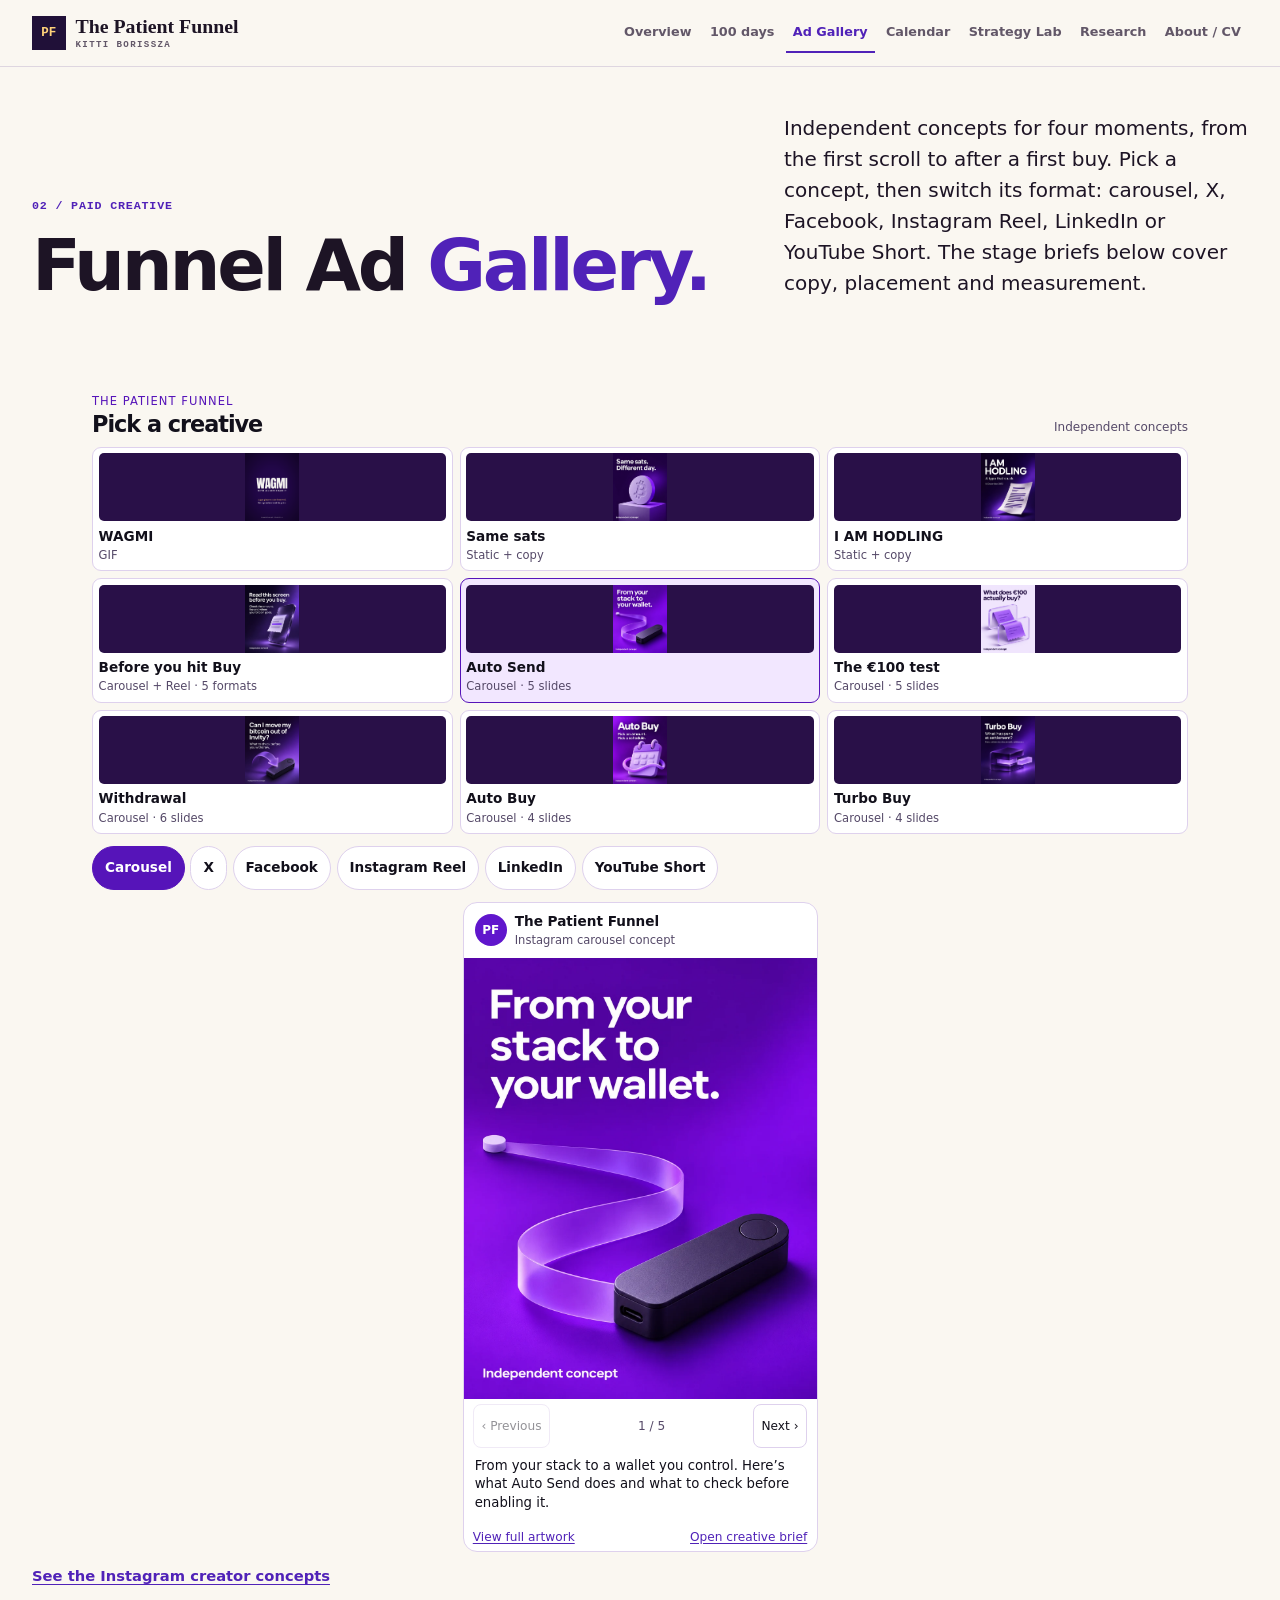
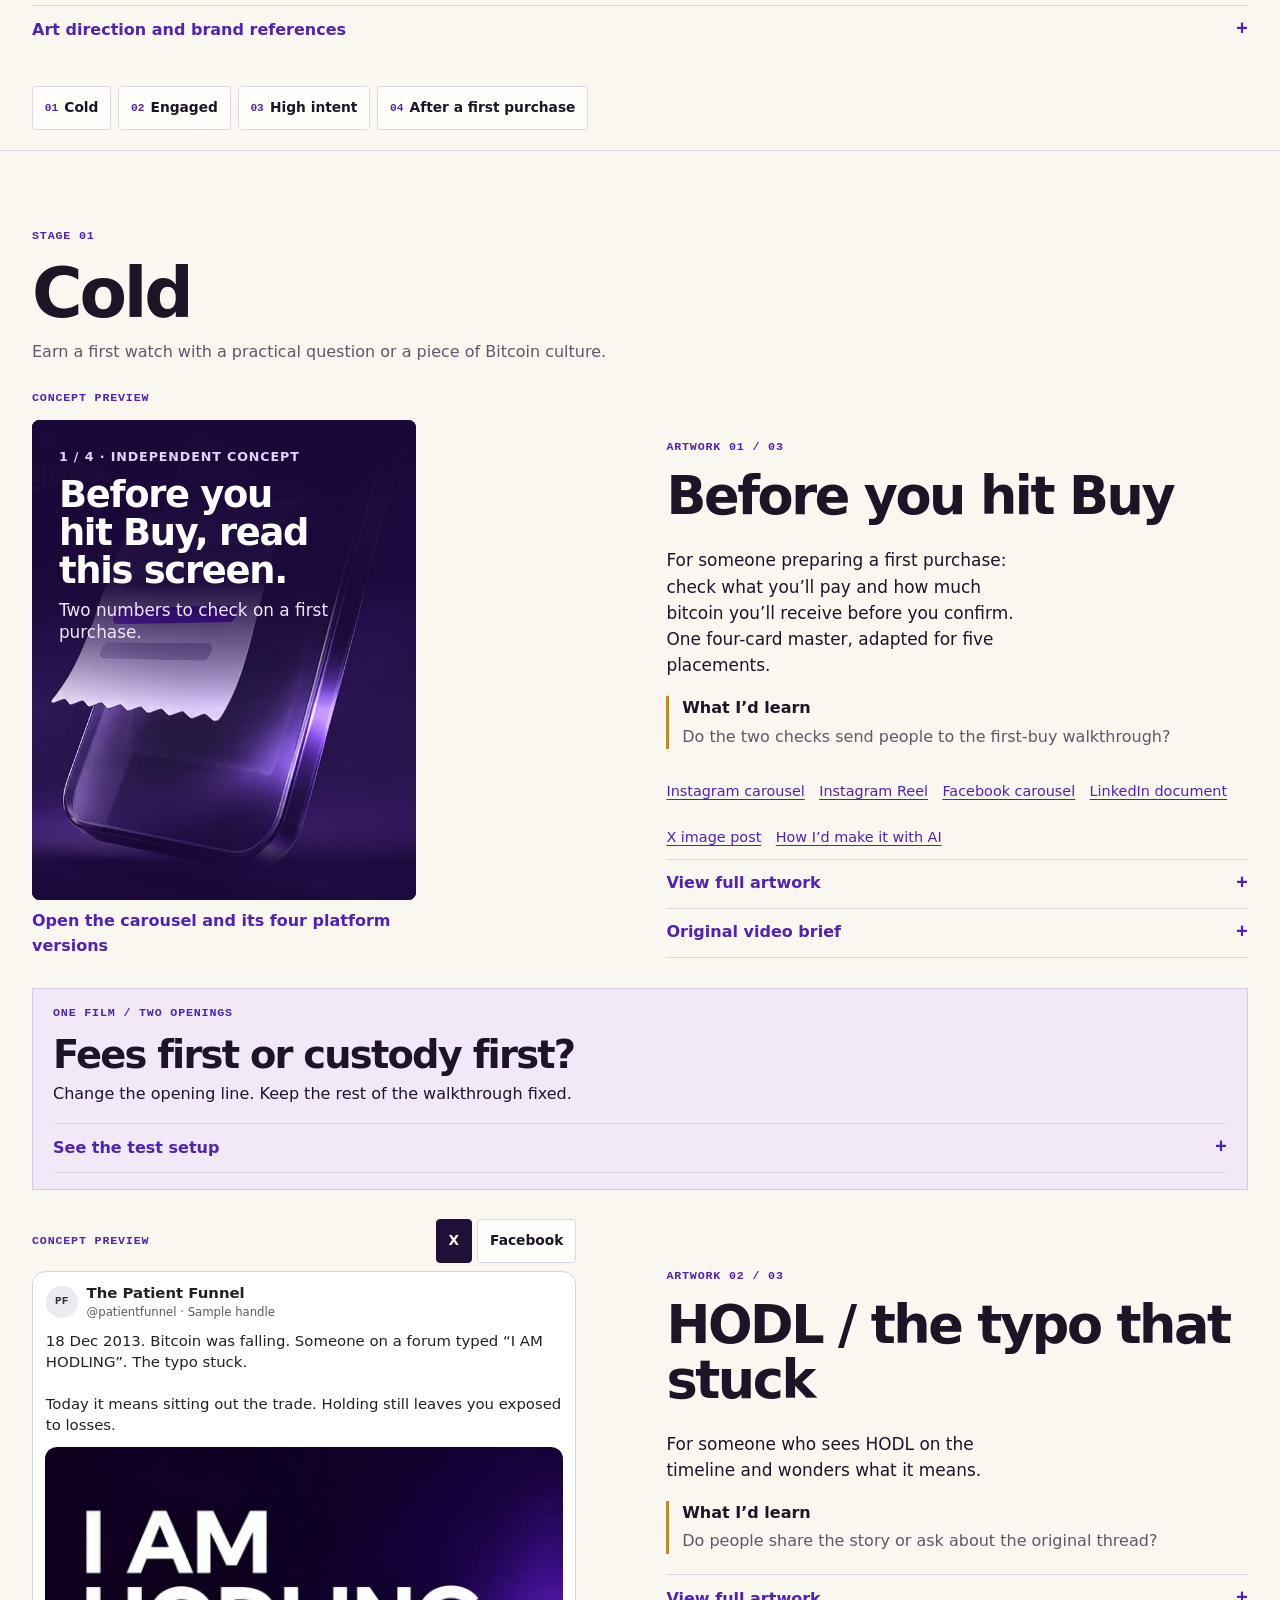
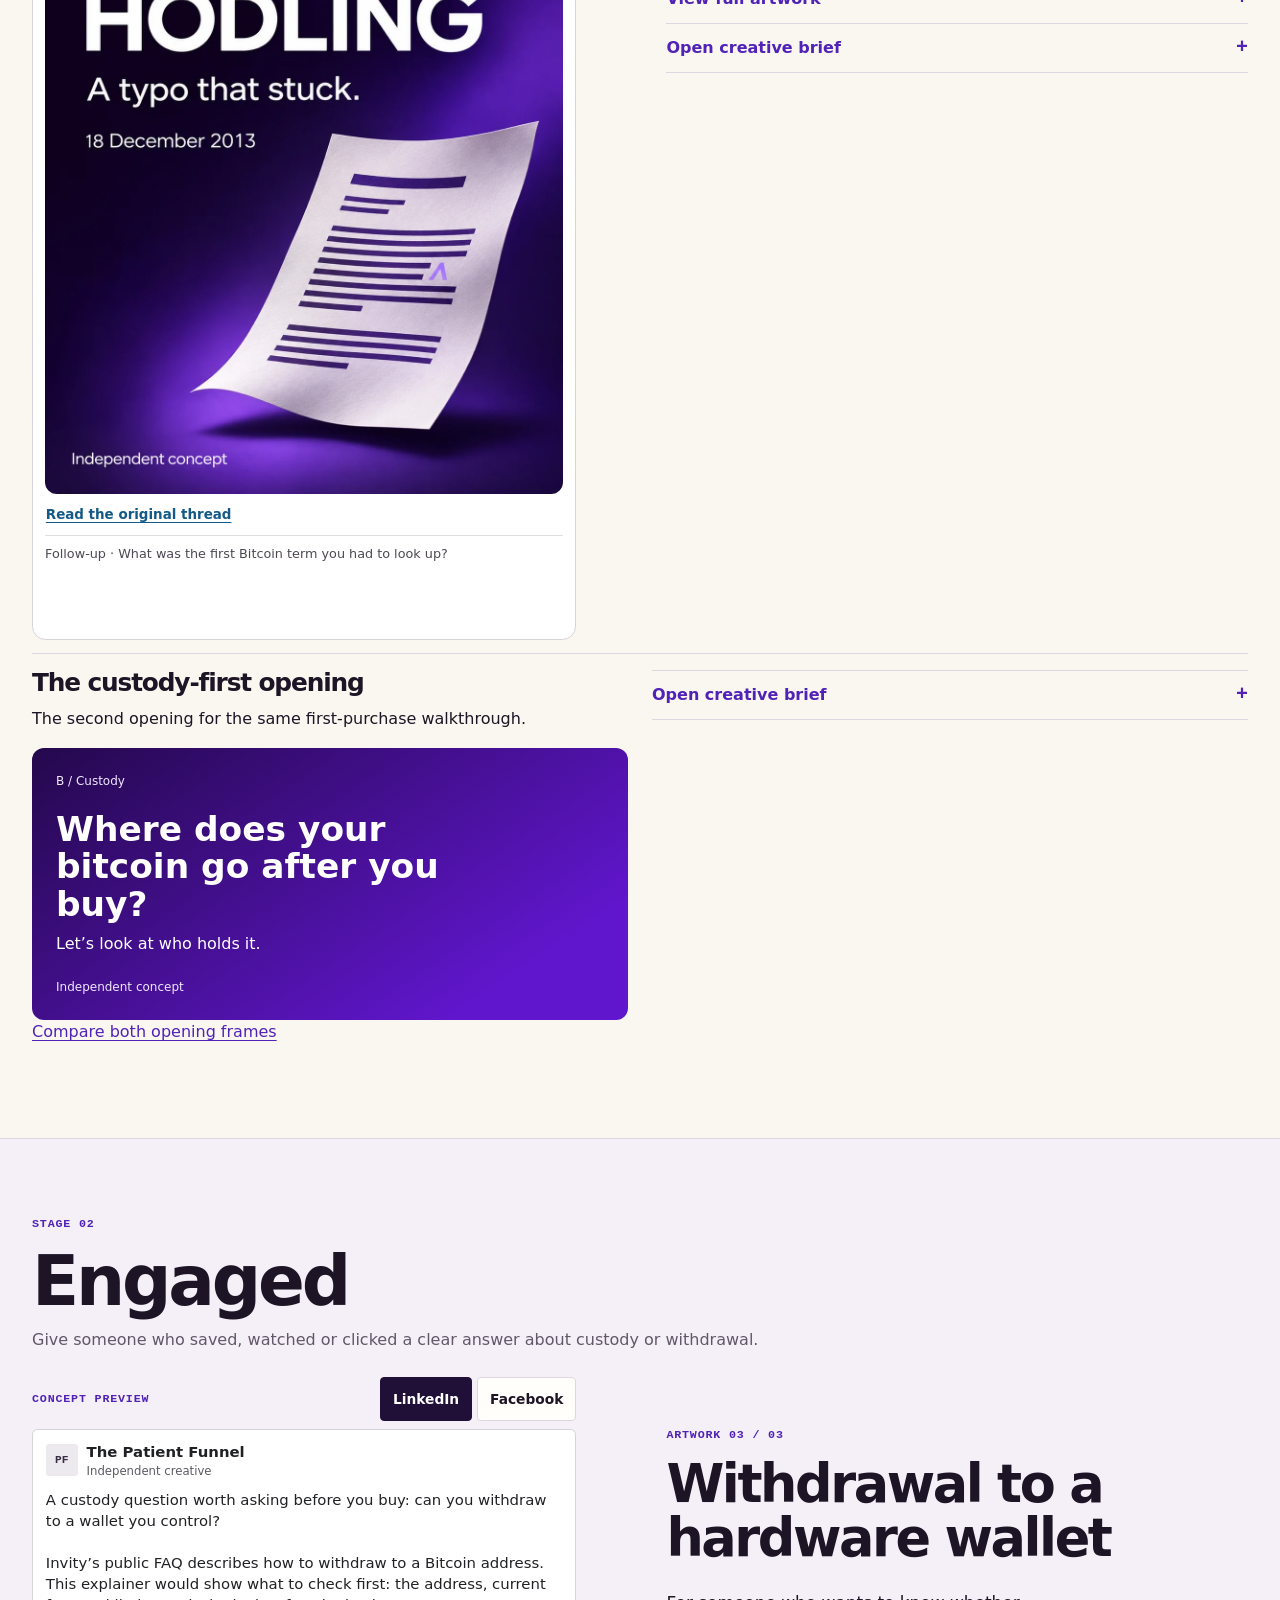
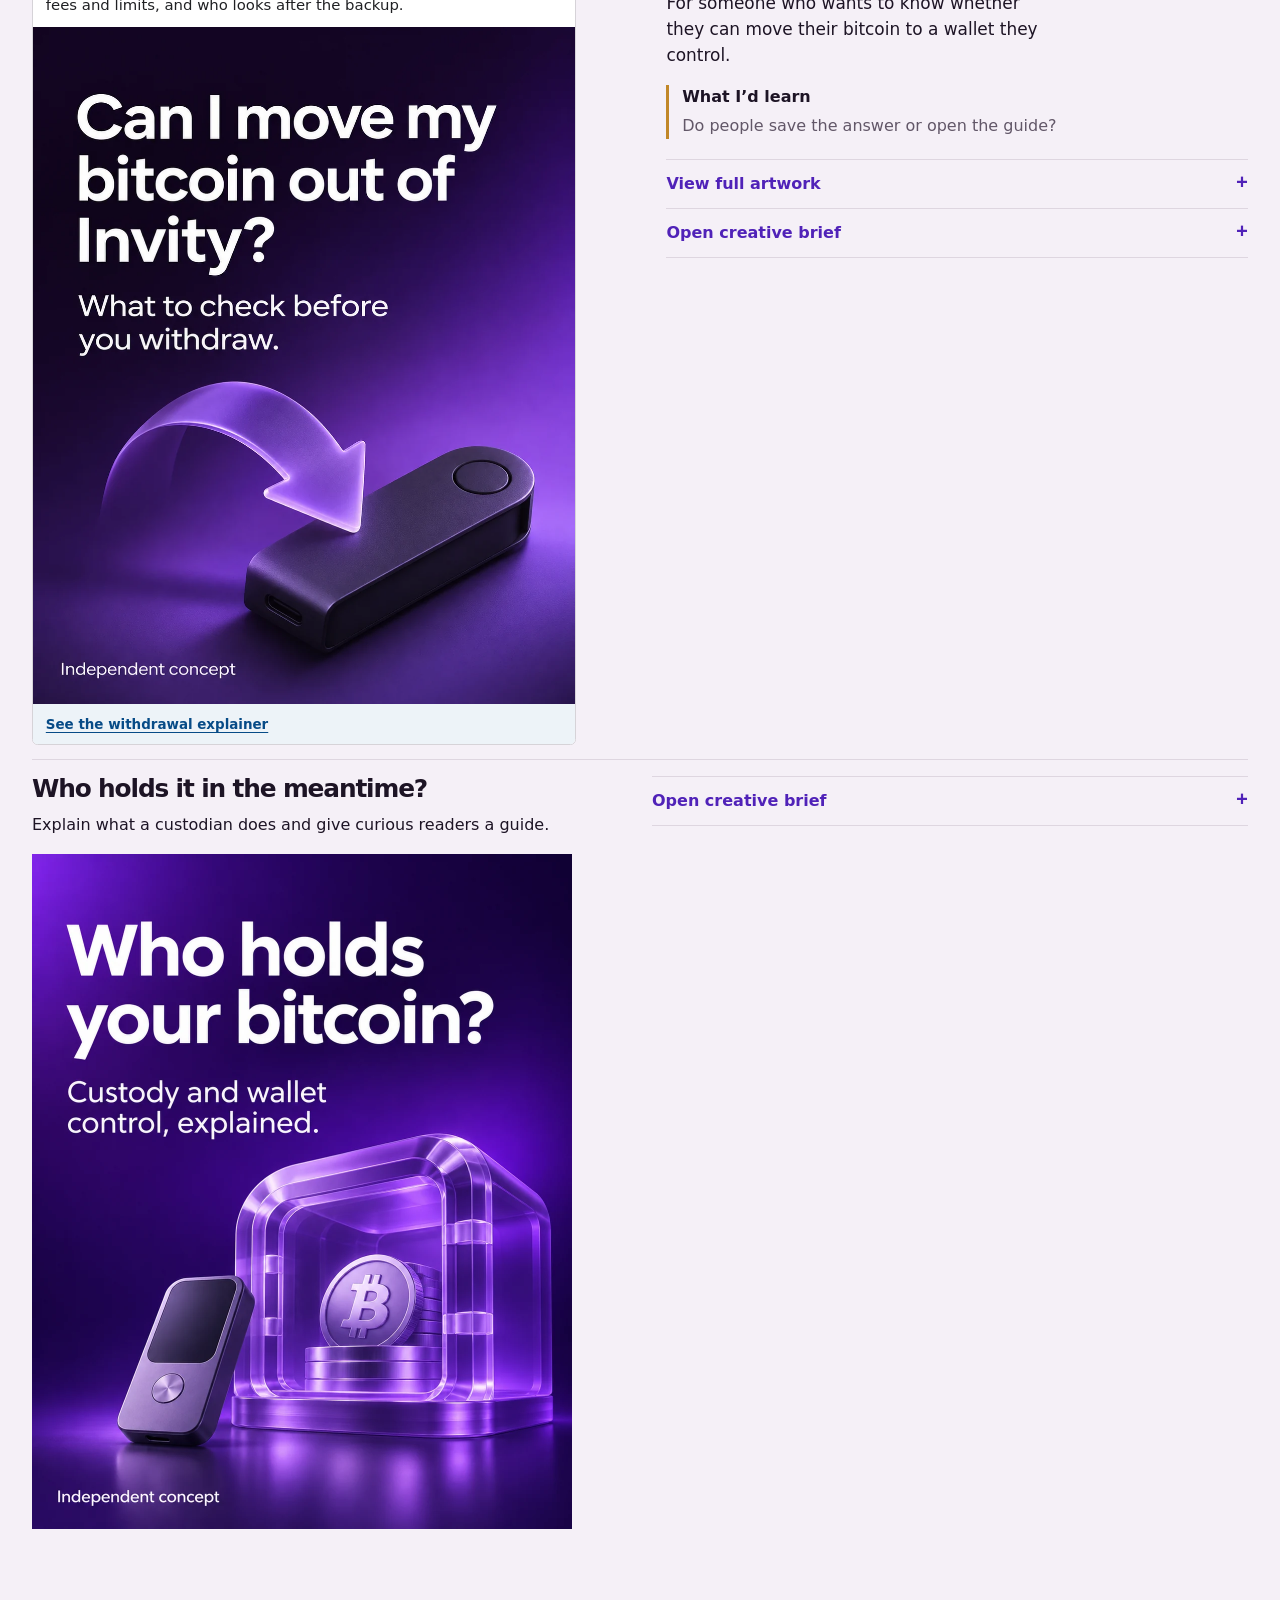
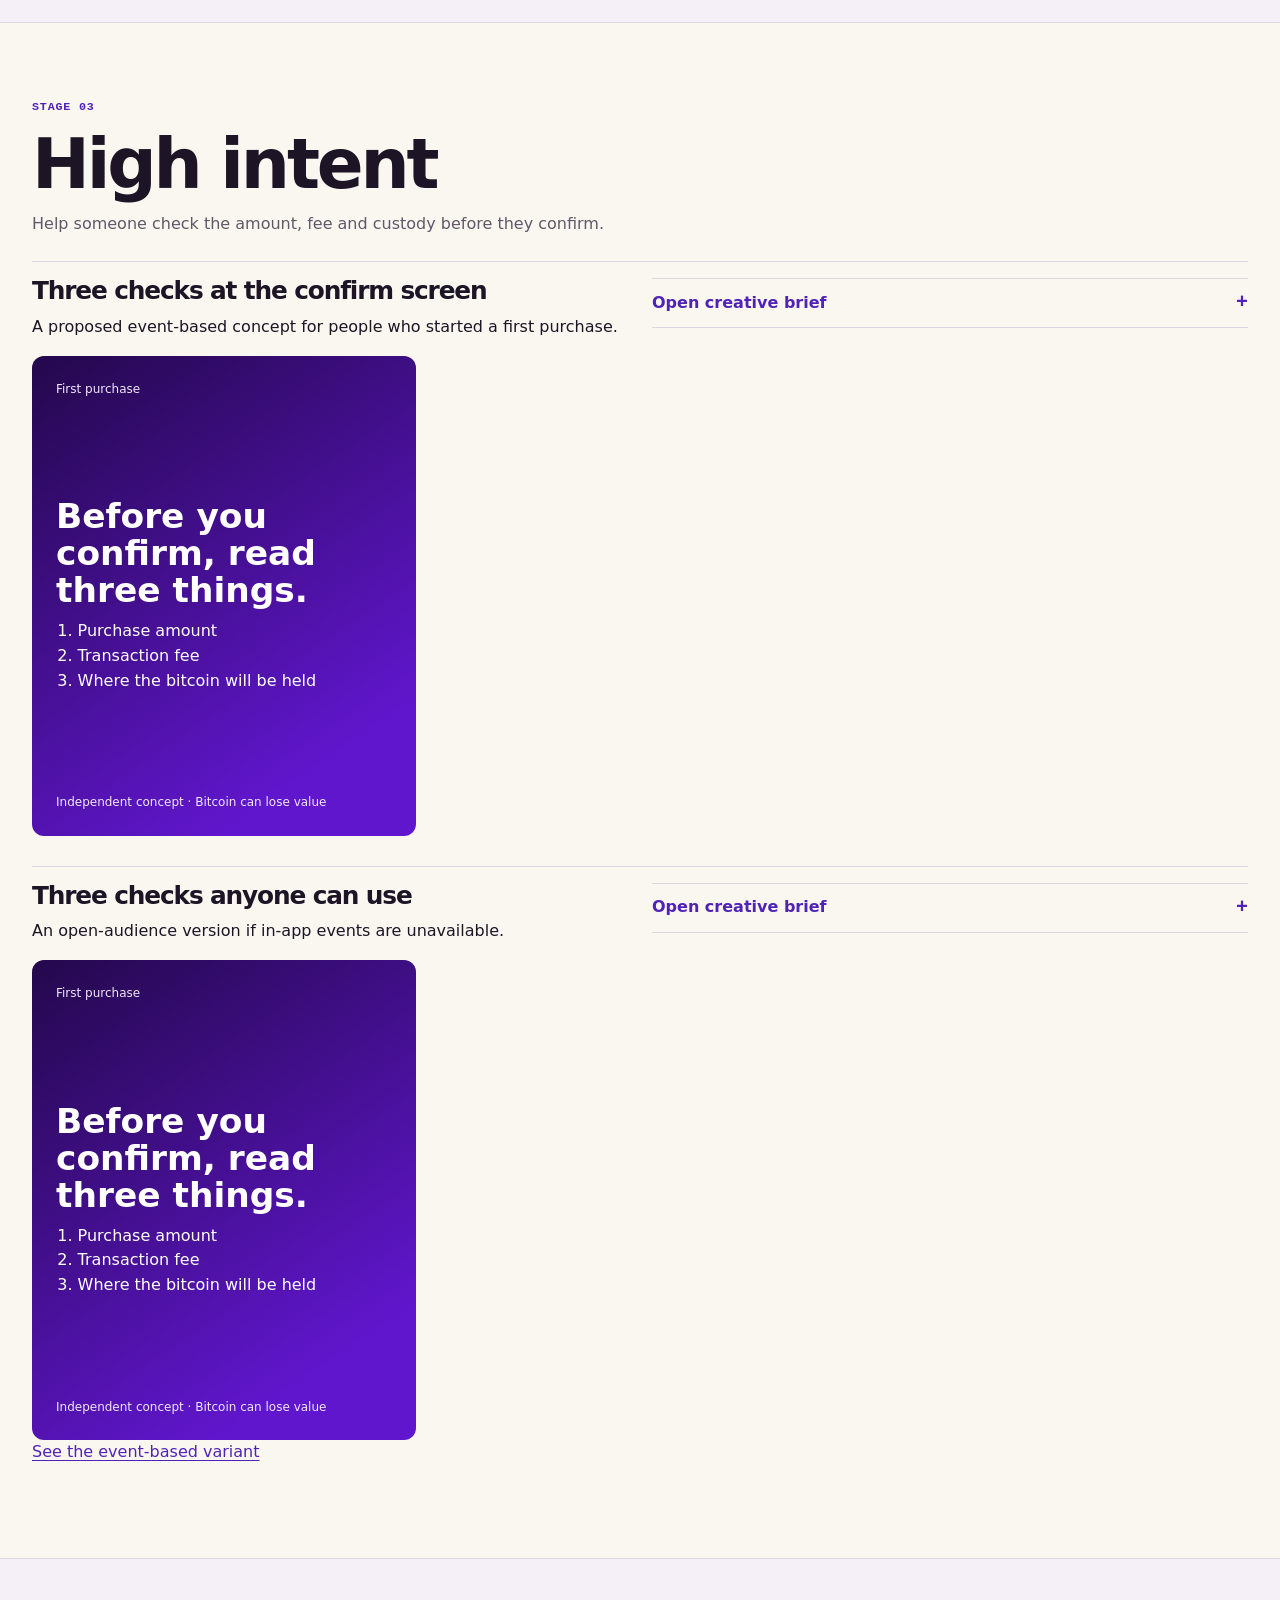
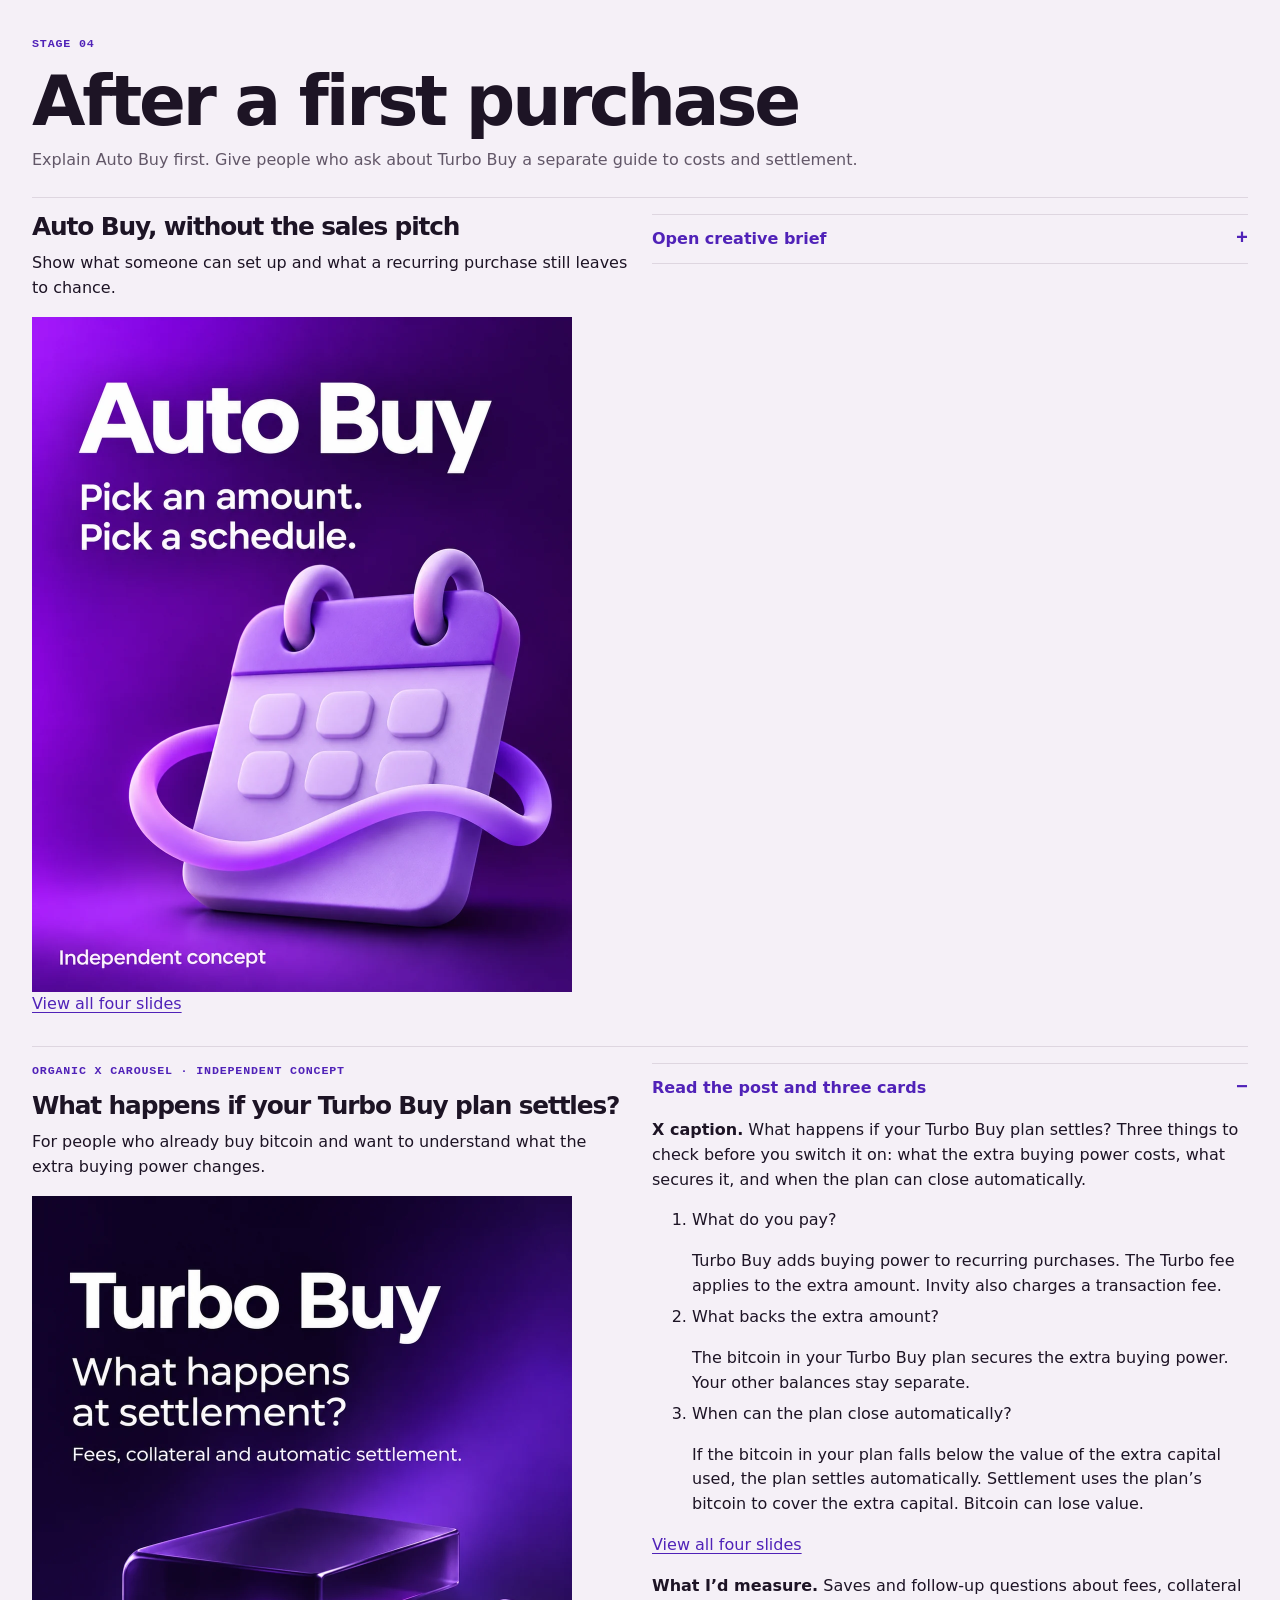
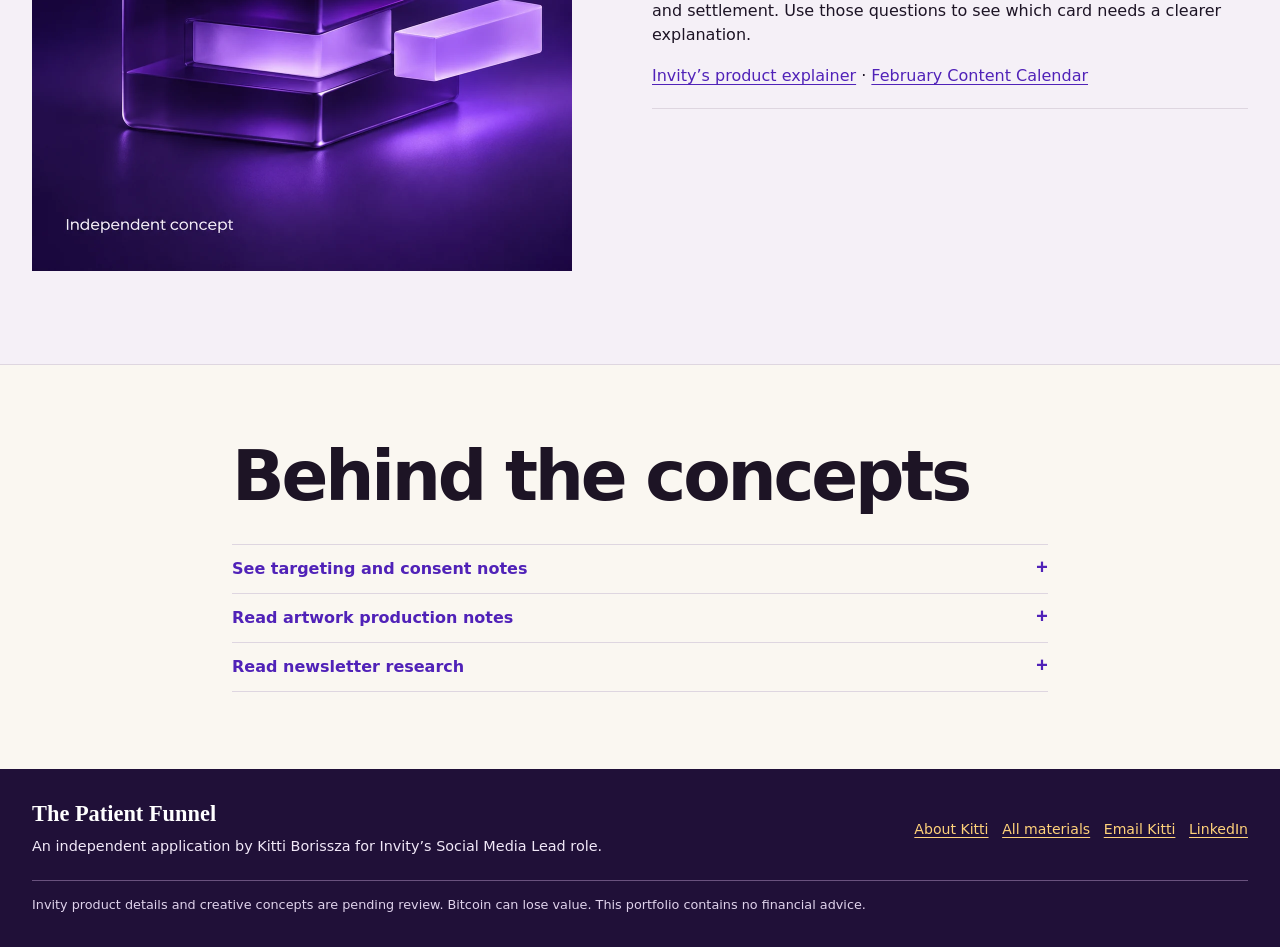
==== commit 82ac5f0a: "Build the Before you hit Buy fees concept in five formats Fees concept in the Ad Gallery picker: Ins" ====
--- a/ad-gallery.html
+++ b/ad-gallery.html
@@ -21,7 +21,9 @@
 <meta name="theme-color" content="#24084c">
 <link rel="icon" href="data:,">
 <link rel="stylesheet" href="styles.css">
+<link rel="stylesheet" href="fees-concept.css">
 <script src="interactions.js" defer></script>
+<script src="fees-concept.js" defer></script>
 
 <noscript><style>.feed-controls .tablist{display:none!important}</style></noscript>
 </head>
@@ -41,7 +43,7 @@
     <button class="cursor-interaction" type="button" data-work="wagmi" aria-pressed="false"><img data-image="wagmi" alt=""><b>WAGMI</b><small>GIF</small></button>
     <button class="cursor-interaction" type="button" data-work="sats" aria-pressed="false"><img data-image="sats" alt=""><b>Same sats</b><small>Static + copy</small></button>
     <button class="cursor-interaction" type="button" data-work="hodl" aria-pressed="false"><img data-image="hodl" alt=""><b>I AM HODLING</b><small>Static + copy</small></button>
-    <button class="cursor-interaction" type="button" data-work="fees" aria-pressed="false"><img data-image="fees" alt=""><b>First-buy fees</b><small>Video · 35 seconds</small></button>
+    <button class="cursor-interaction" type="button" data-work="fees" aria-pressed="false"><img data-image="fees" alt=""><b>Before you hit Buy</b><small>Carousel + Reel · 5 formats</small></button>
     <button class="cursor-interaction" type="button" id="carousel-autosend" data-work="autosend" aria-pressed="true"><img data-image="autosend" alt=""><b>Auto Send</b><small>Carousel · 5 slides</small></button>
     <button class="cursor-interaction" type="button" id="carousel-compare" data-work="compare" aria-pressed="false"><img data-image="compare" alt=""><b>The €100 test</b><small>Carousel · 5 slides</small></button>
     <button class="cursor-interaction" type="button" data-work="withdraw" aria-pressed="false"><img data-image="withdraw" alt=""><b>Withdrawal</b><small>Carousel · 6 slides</small></button>
@@ -70,6 +72,20 @@
     <section class="pf-stage" data-variant="LinkedIn" aria-label="LinkedIn post" hidden><article class="pf-frame pf-li"></article></section>
   </div>
 </section>
+<div class="iv-fees" id="fees-concept" hidden>
+  <div data-bh-stage></div>
+  <div class="bh-links"><a href="content-calendar.html#ex-walkthrough">See the first-buy walkthrough</a><a href="#ad-fees">Concept notes and original video brief</a></div>
+  <details class="disclosure bh-ai" id="fees-ai"><summary>How I’d make this with AI</summary><div class="detail-body">
+    <p>AI drafts the variants; I decide what runs. Here the decision is the hook. Switch it and the three outputs that open with it change together. The previews above follow the switch too. Both sets of outputs are prebuilt examples for this demo.</p>
+    <div class="bh-toggle" role="group" aria-label="Hook"><button type="button" class="cursor-interaction" data-bh-hook="original" aria-pressed="true">Before · Original hook</button><button type="button" class="cursor-interaction" data-bh-hook="alternate" aria-pressed="false">After · “What will your first Bitcoin purchase cost?”</button></div>
+    <div class="bh-outputs" id="fees-ai-outputs"></div>
+    <div class="bh-ai-notes">
+      <div><h3>Source brief</h3><dl><dt>Audience</dt><dd>People preparing for their first bitcoin purchase.</dd><dt>Message</dt><dd>Before confirming, check what you’ll pay and how much bitcoin you’ll receive.</dd><dt>CTA</dt><dd>See the first-buy walkthrough, to the existing walkthrough.</dd><dt>Rules</dt><dd>No invented prices, rates, fees or app screens. Every card says “Independent concept”.</dd></dl></div>
+      <div><h3>What AI does, what I do</h3><ol><li>AI drafts hook variants, crops for 4:5, 1:1, 7:8 and 9:16, the Reel timing and each platform’s copy from the brief.</li><li>I pick one decision to change and edit the copy.</li><li>Human review before anything ships: <strong>claims</strong> (no figures, “Bitcoin can lose value” wherever a purchase is suggested), <strong>layout</strong> (copy inside each platform’s safe zone, both fields legible on every crop), <strong>captions</strong> (every Reel line on screen, readable with sound off), <strong>CTA</strong> (same words and link in all five).</li></ol></div>
+      <div><h3>How I’d measure it</h3><ul><li><strong>Primary paid signal:</strong> walkthrough visits from each ad’s tracked link.</li><li><strong>Follow-up:</strong> first purchases, per market, only where consented attribution supports it.</li><li>Hook versions are compared on the same signal, never called on a small sample.</li></ul></div>
+    </div>
+  </div></details>
+</div>
   <noscript><ul>
     <li><a href="assets/wagmi-still-4x5.png">WAGMI artwork</a> · <a href="content-calendar.html#ex-wagmi">WAGMI script</a></li>
     <li><a href="assets/hodl-creative.webp">HODL artwork</a> · <a href="#ad-hodl">HODL creative brief</a></li>
@@ -105,8 +121,8 @@
 #invity-gallery-sample .iv-post{margin:auto;max-width:355px;background:var(--iv-surface);border:1px solid var(--iv-line);border-radius:14px;overflow:hidden}
 #invity-gallery-sample .iv-profile{display:flex;align-items:center;gap:.5rem;padding:.5rem .7rem}
 #invity-gallery-sample .iv-avatar{display:grid;place-items:center;background:#6016cc;color:#fff;width:32px;height:32px;border-radius:50%;font-size:.75rem;font-weight:700}
-#invity-gallery-sample figure{margin:0;aspect-ratio:4/5;position:relative;overflow:hidden;background:#291048}
-#invity-gallery-sample figure img{width:100%;height:100%;display:block;object-fit:contain}
+#invity-gallery-sample .iv-post figure{margin:0;aspect-ratio:4/5;position:relative;overflow:hidden;background:#291048}
+#invity-gallery-sample .iv-post figure img{width:100%;height:100%;display:block;object-fit:contain}
 #invity-gallery-sample .iv-slide{height:100%;display:flex;flex-direction:column;justify-content:space-between;padding:clamp(.85rem,4vw,1.35rem);background:#f1e8ff;color:#0f1018}
 #invity-gallery-sample .iv-slide.iv-purple{background:linear-gradient(146deg,#5214a5,#6916df 75%);color:white}
 #invity-gallery-sample .iv-chip{font-size:.67rem;letter-spacing:.075em;text-transform:uppercase;font-weight:650}
@@ -142,7 +158,6 @@
   const entries = {
     wagmi: {format:'Animated concept',caption:'The chart is red. Someone posts WAGMI. Four letters can keep you company. The price can still do its own thing.',alt:'WAGMI artwork about Bitcoin culture on a red day.'},
     sats: {format:'Static X post concept',caption:'Your sats can stay the same while their euro value moves. What do you pay attention to on a red day?',alt:'Same sats. Different day.'},
-    fees: {format:'First-purchase video concept',caption:'A first purchase, every screen. The walkthrough pauses on the quote so people can check the amount, the fee and where the bitcoin goes.',alt:'Read this screen before you buy.'},
     hodl: {format:'Static post concept',caption:'December 2013. Bitcoin was down. A typo in a forum post became one of Bitcoin’s most persistent memes.',alt:'I AM HODLING, with the date of the original 2013 forum post.'},
     autosend: {format:'Instagram carousel concept',caption:'From your stack to a wallet you control. Here’s what Auto Send does and what to check before enabling it.',alt:'From your stack to your wallet.',slides:[
       ['01 / 04','01','Choose the destination.','Use a Bitcoin address for a wallet you control. Review it before confirming.'],
@@ -182,7 +197,6 @@
   const briefs = {
     wagmi: 'content-calendar.html#ex-wagmi',
     hodl: '#ad-hodl',
-    fees: '#ad-fees',
     sats: '#brief-sats',
     autosend: '#brief-autosend',
     compare: '#brief-compare',
@@ -196,12 +210,28 @@
   const post = root.querySelector('.iv-post');
   const platformPreview = root.querySelector('#pf-social-preview');
   const formats = [...root.querySelectorAll('[data-format-key]')];
+  const feesView = root.querySelector('#fees-concept');
+  const formatLabels = {x:'X',fb:'Facebook',ig:'Instagram Reel',li:'LinkedIn',yt:'YouTube Short'};
+  const feesFormatLabels = {post:'Instagram carousel',x:'X image post',fb:'Facebook carousel',ig:'Instagram Reel',li:'LinkedIn document'};
   // The platform previews were written for a slightly different concept list.
   const toPlatformConcept = { autosend: 'keys', autobuy: 'routine' };
   const fromPlatformConcept = { keys: 'autosend', routine: 'autobuy' };
   let playing = false;
   let timer;
-  function render() {
+  function render(reveal = false) {
+    const fees = active === 'fees';
+    for (const button of selector) button.setAttribute('aria-pressed',String(button.dataset.work === active));
+    for (const button of formats) {
+      const key = button.dataset.formatKey;
+      button.hidden = fees && !feesFormatLabels[key];
+      button.textContent = fees ? feesFormatLabels[key] || '' : key === 'post' ? (entries[active].slides ? 'Carousel' : active === 'wagmi' ? 'Animation' : 'Artwork') : formatLabels[key];
+      button.setAttribute('aria-pressed', String(key === format));
+    }
+    feesView.hidden = !fees;
+    post.hidden = fees || format !== 'post';
+    platformPreview.hidden = fees || format === 'post';
+    feesConcept.render(fees && format, step, reveal);
+    if (fees) return;
     const entry = entries[active];
     const hasSlides = Boolean(entry.slides);
     const total = hasSlides ? entry.slides.length + 1 : 1;
@@ -216,11 +246,6 @@
     next.setAttribute('aria-disabled', String(step === total - 1));
     play.setAttribute('aria-pressed',String(playing));
     play.textContent = playing ? 'Stop WAGMI' : 'Play WAGMI';
-    for (const button of selector) button.setAttribute('aria-pressed',String(button.dataset.work === active));
-    formats[0].textContent = entry.slides ? 'Carousel' : active === 'wagmi' ? 'Animation' : 'Artwork';
-    for (const button of formats) button.setAttribute('aria-pressed', String(button.dataset.formatKey === format));
-    post.hidden = format !== 'post';
-    platformPreview.hidden = format === 'post';
     if (format !== 'post') renderPlatformPreview(toPlatformConcept[active] || active, format);
     if (!step) {
       target.innerHTML = '<img alt="' + entry.alt + '" src="' + assets[playing ? 'wagmiMotion' : active] + '">';
@@ -233,26 +258,29 @@
   function selectCreative(creative, slide, writeHistory = false, nextFormat = format) {
     clearTimeout(timer);
     active = creative;
-    format = nextFormat;
-    const total = (entries[creative].slides?.length ?? 0) + 1;
+    format = creative === 'fees' && nextFormat === 'yt' ? 'ig' : nextFormat;
+    const total = creative === 'fees' ? 4 : (entries[creative].slides?.length ?? 0) + 1;
     step = Math.max(0, Math.min(slide, total - 1));
     playing = false;
-    render();
+    render(writeHistory);
 
     if (writeHistory) {
       const hash = format === 'post' ? '#creative-' + active + '-' + (step + 1) : '#preview-' + (toPlatformConcept[active] || active) + '-' + format;
       if (location.hash !== hash) history.pushState(null, '', hash);
-      revealChange(format === 'post' ? target : platformPreview);
+      if (creative !== 'fees') revealChange(format === 'post' ? target : platformPreview);
     }
   }
 
   function restoreCreative(scroll = false) {
-    const match = /^#creative-(wagmi|sats|hodl|autosend|compare|withdraw|autobuy|turbo)-([1-6])$/.exec(location.hash);
+    const match = /^#creative-(wagmi|sats|hodl|fees|autosend|compare|withdraw|autobuy|turbo)-([1-6])$/.exec(location.hash);
+    const feesSection = ['#ad-fees', '#brief-fees', '#artwork-fees', '#ab-test', '#fees-ai'].includes(location.hash);
     const legacy = { '#carousel-autosend': 'autosend', '#carousel-compare': 'compare' };
+    const feesLegacy = { '#fees-feed-facebook': 'fb', '#fees-feed-linkedin': 'li' }[location.hash];
     const preview = /^#preview-(sats|wagmi|hodl|routine|fees|withdraw|compare|keys|turbo)-(x|fb|ig|li|yt)$/.exec(location.hash);
     if (preview) selectCreative(fromPlatformConcept[preview[1]] || preview[1], 0, false, preview[2]);
-    else selectCreative(match?.[1] || legacy[location.hash] || 'autosend', match ? Number(match[2]) - 1 : 0, false, 'post');
-    if ((match || preview) && scroll) root.scrollIntoView({ block: 'start' });
+    else if (feesLegacy) selectCreative('fees', 0, false, feesLegacy);
+    else selectCreative(match?.[1] || legacy[location.hash] || (feesSection ? 'fees' : 'autosend'), match ? Number(match[2]) - 1 : 0, false, 'post');
+    if ((match || preview || feesLegacy) && scroll) root.scrollIntoView({ block: 'start' });
   }
 
   for (const image of root.querySelectorAll('[data-image]')) image.src = assets[image.dataset.image];
@@ -261,7 +289,7 @@
   });
   for (const button of selector) button.addEventListener('click', () => {
     selectCreative(button.dataset.work, 0, true, 'post');
-    scrollToChange(post);
+    scrollToChange(button.dataset.work === 'fees' ? feesView : post);
   });
   prev.addEventListener('click', () => {
     if (step > 0) selectCreative(active, step - 1, true);
@@ -291,6 +319,7 @@
   }, {passive:true});
   root.querySelector('.iv-picker').hidden = false;
   root.querySelector('.iv-formats').hidden = false;
+  feesView.addEventListener('fees-card', event => selectCreative('fees', event.detail, true, 'post'));
   addEventListener('hashchange', () => restoreCreative(true));
   // The platform renderer is defined by the next script, so restore once the page has parsed.
   document.addEventListener('DOMContentLoaded', () => restoreCreative(true));
@@ -321,7 +350,6 @@
 #pf-social-preview .pf-original{display:block;width:100%;height:100%;position:absolute;inset:0;object-fit:contain}
 #pf-social-preview .pf-art.withdraw{background:#f6f1e8;color:#301948}
 #pf-social-preview .pf-art.hodl,#pf-social-preview .pf-art.wagmi{background:#1d0c38}
-#pf-social-preview .pf-art.fees{background:#441876}
 #pf-social-preview .pf-poster{display:flex;flex-direction:column;justify-content:center;gap:.28rem;padding:.85rem 1.1rem;position:relative;z-index:1}
 #pf-social-preview .pf-poster span{font-size:.69rem;letter-spacing:.075em;font-weight:650;text-transform:uppercase}
 #pf-social-preview .pf-poster b{font-family:Georgia,serif;font-size:clamp(1.62rem,6vw,2.42rem);font-weight:500;line-height:1.02;letter-spacing:-.035em}
@@ -392,14 +420,6 @@
       li: 'A short product explainer for people considering a recurring purchase. The storyboard covers amount, frequency and fees.',
       button: 'See how Auto Buy works', steps: 'Choose amount → choose schedule → review the quote and fee. Use approved app footage. Show that regular buying still carries price risk.'
     },
-    fees: {
-      phase: 'HIGH INTENT / FIRST BUY', title: 'See the fee screen', art: 'fees',
-      x: 'One screen I’d pause on before a first buy. Here’s what I’d check before tapping confirm.',
-      fb: 'Considering a first Invity purchase? See what to look for before you confirm, including the fee and how much bitcoin the quote delivers.',
-      video: 'A first purchase, every screen', ig: 'A first buy in 35 seconds. Pause on the number you’d actually check.',
-      li: 'What belongs in a first-purchase walkthrough? An honest look at the amount, fee, and what happens once you confirm.',
-      button: 'Watch the walkthrough', steps: 'Open on fees or custody → show the same purchase flow → hold on the confirm screen → explain where the BTC sits. This is a storyboard.', link: 'https://www.invity.io/blog/buying-your-first-bitcoin-with-invity-2'
-    },
     withdraw: {
       phase: 'ENGAGED / CUSTODY', title: 'Can I move it out?', sub: 'See the path to a wallet you control.', mark: '→',
       x: 'What happens after the buy? Here’s the path from your app balance to a wallet you control.',
@@ -434,7 +454,6 @@
     }
   };
   const media = {
-    fees: 'assets/fees-creative.webp',
     hodl: 'assets/hodl-creative.webp',
     wagmi: 'assets/wagmi-still-4x5.png',
     sats: 'assets/same-sats-creative.webp',
@@ -456,7 +475,6 @@
     wagmi: 'content-calendar.html#ex-wagmi',
     hodl: '#ad-hodl',
     routine: '#ad-autobuy',
-    fees: 'content-calendar.html#ex-walkthrough',
     withdraw: 'content-calendar.html#ex-withdraw',
     compare: '#brief-compare',
     keys: '#carousel-autosend',
@@ -500,19 +518,10 @@
 </div>
 <nav class="wrap jump-links" aria-label="Funnel stages"><a href="#cold"><span>01</span> Cold</a><a href="#engaged"><span>02</span> Engaged</a><a href="#intent"><span>03</span> High intent</a><a href="#after"><span>04</span> After a first purchase</a></nav><section class="section-band gallery-stage" id="cold"><div class="wrap"><div class="stage-head"><p class="eyebrow">Stage 01</p><h2 id="cold-h">Cold</h2><p>Earn a first watch with a practical question or a piece of Bitcoin culture.</p></div>
 <article class="gallery-item" id="ad-fees"><div class="concept-showcase">
-      <div class="concept-feed"><div class="feed-controls"><span class="eyebrow">Concept preview</span><div class="tablist" role="tablist" aria-label="First purchase / fees platforms"><button type="button" id="fees-tab-facebook" role="tab" aria-controls="fees-feed-facebook" aria-selected="true" tabindex="0">Facebook</button><button type="button" id="fees-tab-linkedin" role="tab" aria-controls="fees-feed-linkedin" aria-selected="false" tabindex="-1">LinkedIn</button></div></div><div class="feed feed-facebook" id="fees-feed-facebook" role="tabpanel" aria-labelledby="fees-tab-facebook">
-          <div class="feed-profile"><span class="feed-avatar" aria-hidden="true">PF</span><div><strong>The Patient Funnel</strong><small>Independent creative</small></div></div>
-          <p class="feed-caption">Thinking about a first bitcoin purchase? Start with the screen you can still walk away from.<br><br>Here’s what to look for before you confirm: the amount, the fee and where the bitcoin goes. Bitcoin can lose value.</p>
-          <img src="assets/fees-creative.webp" width="1080" height="1350" alt="A floating receipt beside a phone silhouette. Read this screen before you buy.">
-          <div class="feed-action"><a href="content-calendar.html#ex-walkthrough">See the walkthrough</a></div>
-        </div><div class="feed feed-linkedin" id="fees-feed-linkedin" role="tabpanel" aria-labelledby="fees-tab-linkedin">
-          <div class="feed-profile"><span class="feed-avatar" aria-hidden="true">PF</span><div><strong>The Patient Funnel</strong><small>Independent creative</small></div></div>
-          <p class="feed-caption">A first bitcoin purchase has a screen worth slowing down for: the one before you confirm.<br><br>In this walkthrough I’d pause on the amount and fee, then show where the bitcoin goes. It’s a practical checklist for anyone weighing a first purchase. Bitcoin can lose value.</p>
-          <img src="assets/fees-creative.webp" width="1080" height="1350" alt="A floating receipt beside a phone silhouette. Read this screen before you buy." loading="lazy">
-          <div class="feed-action"><a href="content-calendar.html#ex-walkthrough">Read the 35-second script</a></div>
-        </div></div>
-      <div class="concept-info"><p class="eyebrow">Artwork 01 / 03</p><h3>First purchase / fees</h3><p class="concept-desc">For someone considering a first buy who wants to see the total before tapping confirm.</p><div class="learn-note"><b>What I’d learn</b><p>Does showing the fee screen up front keep people watching?</p></div>
-      <div class="concept-links"><details class="disclosure" id="artwork-fees"><summary>View full artwork</summary><div class="detail-body"><figure class="full-art"><img src="assets/fees-creative.webp" width="1080" height="1350" alt="A floating receipt beside a phone silhouette. Read this screen before you buy." loading="lazy"><figcaption>Original 1080 × 1350 artwork. <a href="assets/fees-creative.webp">Open original image</a></figcaption></figure></div></details><details class="disclosure" id="brief-fees"><summary>Open creative brief</summary><div class="detail-body"><div class="creative">
+      <div class="concept-feed"><p class="eyebrow">Concept preview</p><a class="bh-cover-link" href="#creative-fees-1"><span data-bh-cover><img src="assets/fees-creative.webp" width="1080" height="1350" alt="A floating receipt beside a phone silhouette. Read this screen before you buy."></span>Open the carousel and its four platform versions</a></div>
+      <div class="concept-info"><p class="eyebrow">Artwork 01 / 03</p><h3>Before you hit Buy</h3><p class="concept-desc">For someone preparing a first purchase: check what you’ll pay and how much bitcoin you’ll receive before you confirm. One four-card master, adapted for five placements.</p><div class="learn-note"><b>What I’d learn</b><p>Do the two checks send people to the first-buy walkthrough?</p></div>
+      <ul class="bh-format-links" aria-label="Formats"><li><a href="#creative-fees-1">Instagram carousel</a></li><li><a href="#preview-fees-ig">Instagram Reel</a></li><li><a href="#preview-fees-fb">Facebook carousel</a></li><li><a href="#preview-fees-li">LinkedIn document</a></li><li><a href="#preview-fees-x">X image post</a></li><li><a href="#fees-ai">How I’d make it with AI</a></li></ul>
+      <div class="concept-links"><details class="disclosure" id="artwork-fees"><summary>View full artwork</summary><div class="detail-body"><figure class="full-art"><img src="assets/fees-creative.webp" width="1080" height="1350" alt="A floating receipt beside a phone silhouette. Read this screen before you buy." loading="lazy"><figcaption>Original 1080 × 1350 artwork. <a href="assets/fees-creative.webp">Open original image</a></figcaption></figure></div></details><details class="disclosure" id="brief-fees"><summary>Original video brief</summary><div class="detail-body"><div class="creative">
 <p class="headline">This is the screen to actually read.</p>
 <p class="copy">What you’ll pay, before you tap anything. A first bitcoin purchase, every screen, including the fee line. Bitcoin can lose value. Make sure you understand the risks before deciding whether to buy.</p>
 </div><p class="row"><span class="k">Who it is for.</span> People who know roughly what bitcoin is and have not engaged with Invity — a proposed cold audience, not an existing one. This is one half of a pair, not a test to run in every market at once.</p><p class="row"><span class="k">What we want to learn.</span> Whether a fees-first opening holds attention past the hook and the fee screen, and what questions people ask. First purchases from tracked links come second, and only once the sample can support a comparison.</p><p class="row"><span class="k">Audience signal.</span> People who know roughly what bitcoin is and have not engaged with Invity. Broad interest prospecting, or a lookalike built later from viewers of the walkthrough — both are proposed, not existing Invity audiences.</p><p class="row"><span class="k">The hesitation.</span> What will it actually cost me to buy, and will I see that before I’m committed?</p><p class="row"><span class="k">Call to action.</span> Watch the walkthrough</p><p class="row"><span class="k">Destination.</span> The 35-second film, or a page that also says, plainly, who holds the bitcoin afterwards and that it can be withdrawn. The film should be able to stand alone if the click never happens.</p><p class="row"><span class="k">Visual.</span> Typographic 4:5 still with the headline, until an approved recording exists. When it does, a single still from the fee line — a real screen, never a reconstructed one — can replace the typography as the cover. A typographic mock-up is on this page.</p><p class="row"><span class="k">Placement.</span> Reels and Shorts first, with the same opening as a 4:5 feed still. This is half of the only genuine A/B test in the gallery.</p><p class="row"><span class="k">Main success metric.</span> Watch time past the hook, and past the fee screen, plus the questions people ask. First purchases from tracked links come second, per market, and only once the sample can support a comparison — never a winner on a small sample.</p><p class="row"><span class="k">Why this stage.</span> Fees are one practical question a first-time buyer may have. Leading with them is a way to be useful before anyone has a reason to trust the brand.</p><p class="row"><a href="content-calendar.html#n24">Organic version in the Content Calendar</a> · <a href="#ab-test">How the A/B pair is measured</a></p></div></details></div>
--- a/fees-concept.css
+++ b/fees-concept.css
@@ -0,0 +1,109 @@
+.bh-card{--art-size:cover;--art-pos:center;container-type:inline-size;position:relative;isolation:isolate;overflow:hidden;aspect-ratio:4/5;background:#1d0a3d;color:#fff;font-family:"TT Hoves Pro",system-ui,sans-serif;text-align:left}
+.bh-in{position:absolute;inset:0;display:flex;flex-direction:column;gap:2.6cqi;padding:7cqi}
+.bh-card.bh-tall{aspect-ratio:9/16}
+.bh-tall .bh-in{padding:10cqi 8cqi}
+.bh-card.bh-square{aspect-ratio:1}
+.bh-square .bh-in{gap:2cqi;padding:6cqi}
+.bh-card.bh-half{aspect-ratio:7/8}
+.bh-art{position:absolute;inset:0;z-index:-1;background:var(--art) var(--art-pos)/var(--art-size) no-repeat #1d0a3d;scale:calc(1 + var(--p,0) * .08);transform-origin:70% 70%}
+.bh-art::after{content:"";position:absolute;inset:0;background:linear-gradient(180deg,#1a0838 0%,#1a0838f2 34%,#1a083800 60%,#1a083800 74%,#1a0838f2 92%)}
+.bh-has-quote .bh-art{opacity:.55}
+.bh-light{background:#f1e8ff;color:#24084c}
+.bh-chip{font-size:3.3cqi;letter-spacing:.07em;text-transform:uppercase;font-weight:650;color:#e4d3ff}
+.bh-light .bh-chip{color:#5614b9}
+.bh-h{margin:0;font-size:9.6cqi;line-height:1.03;letter-spacing:-.035em;font-weight:720;max-width:15ch;text-wrap:balance}
+.bh-tall .bh-h{font-size:11cqi}
+.bh-half .bh-h{font-size:9cqi}
+.bh-body{margin:0;font-size:4.4cqi;line-height:1.3;max-width:30ch;color:#efe6ff}
+.bh-light .bh-body{color:#3d2a5c}
+.bh-tall .bh-body{font-size:5.4cqi}
+.bh-quote{margin-top:auto;align-self:flex-end;width:70%;display:flex;flex-direction:column;gap:1.8cqi;padding:3.4cqi;border-radius:3.4cqi;background:#f8f3ff;color:#24084c;box-shadow:0 3cqi 8cqi #0d031f66}
+.bh-square .bh-quote{width:56%}
+.bh-square .bh-q-title,.bh-square .bh-q-confirm{display:none}
+.bh-tall .bh-quote{width:86%;align-self:center;margin-block:auto}
+.bh-half .bh-quote{width:100%}
+.bh-quote>*{flex:none}
+.bh-q-title{font-size:2.8cqi;font-weight:700;letter-spacing:.06em;text-transform:uppercase;color:#6a5a83}
+.bh-field{display:grid;gap:1.2cqi;padding:2cqi 2.6cqi;border-radius:2cqi;border:.5cqi solid #e2d6f3;background:#fff;transition:opacity .3s,scale .3s}
+.bh-field span{font-size:3.2cqi;font-weight:650}
+.bh-field i{display:block;height:3cqi;width:62%;border-radius:99px;background:#d9c9f2}
+.bh-quote[data-focus] .bh-field{opacity:.42}
+.bh-quote[data-focus~=pay] [data-field=pay],.bh-quote[data-focus~=receive] [data-field=receive]{opacity:1;border-color:#781cff;background:#f3eaff;scale:1.04}
+.bh-quote[data-focus~=pay] [data-field=pay] i,.bh-quote[data-focus~=receive] [data-field=receive] i{background:#781cff}
+.bh-q-confirm{padding:1.6cqi;border-radius:99px;background:#24084c;color:#fff;text-align:center;font-size:3.2cqi;font-weight:650}
+.bh-note{font-size:2.4cqi;color:#6a5a83;text-align:center}
+.bh-half .bh-note,.bh-square .bh-note,.bh-in:has(.bh-cta) .bh-note{display:none}
+.bh-cta{align-self:flex-start;margin-top:auto;padding:2.6cqi 4cqi;border-radius:99px;background:#fff;color:#5013ab;font-size:4cqi;font-weight:700;text-decoration:none}
+a.bh-cta{display:inline-flex;align-items:center;min-height:44px}
+.bh-light .bh-cta{background:#5614b9;color:#fff}
+.bh-has-quote .bh-cta{margin-top:0}
+.bh-tall .bh-cta{align-self:center;font-size:4.6cqi}
+
+#fees-concept .bh-frame{max-width:420px;margin:0 auto;background:var(--iv-surface);color:var(--iv-text);border:1px solid var(--iv-line);border-radius:14px;overflow:hidden}
+#fees-concept .bh-reelframe{max-width:320px}
+.bh-head{display:flex;align-items:center;gap:.5rem;padding:.55rem .75rem}
+.bh-head b{display:block;font-size:.85rem}
+.bh-avatar{display:grid;place-items:center;flex:0 0 32px;height:32px;border-radius:50%;background:#6016cc;color:#fff;font-size:.72rem;font-weight:700}
+.bh-square-avatar{border-radius:4px}
+.bh-text{margin:0;padding:.35rem .75rem .7rem;font-size:.85rem;line-height:1.42;white-space:pre-line;overflow-wrap:anywhere}
+.bh-text b{margin-right:.3rem}
+.bh-viewport{position:relative;display:flex;gap:var(--gap,0px);overflow-x:auto;scroll-snap-type:x mandatory;scrollbar-width:none;overscroll-behavior-x:contain}
+.bh-viewport::-webkit-scrollbar{display:none}
+.bh-viewport:focus-visible{outline-offset:-3px}
+.bh-slide{flex:0 0 100%;min-width:0;scroll-snap-align:start}
+#fees-concept .bh-controls{border-top:1px solid var(--iv-line)}
+.bh-ctabar{display:flex;align-items:center;justify-content:space-between;min-height:44px;padding:0 .75rem;border-bottom:1px solid var(--iv-line);color:var(--iv-action);font-size:.85rem;font-weight:650;text-decoration:none}
+.bh-fb .bh-viewport{--gap:.5rem;padding:0 .75rem .2rem;scroll-padding-inline:.75rem}
+.bh-fb .bh-slide{flex-basis:84%;border:1px solid var(--iv-line);border-radius:8px;overflow:hidden}
+.bh-fb-foot{display:grid;gap:.3rem;padding:.5rem .6rem;background:#f0f2f5;font-size:.8rem}
+.bh-fb-foot a{display:inline-flex;align-items:center;justify-content:center;min-height:44px;padding:0 .6rem;border-radius:6px;background:#e4e6eb;color:#1e3258;font-weight:650;text-decoration:none}
+.bh-doc-title{display:flex;justify-content:space-between;gap:.5rem;padding:.45rem .75rem;background:#1d2226;color:#fff;font-size:.78rem}
+.bh-doc-title span{color:#c9d1d9}
+.bh-pair{display:grid;grid-template-columns:1fr 1fr;gap:2px;margin:0 .75rem .6rem;border-radius:14px;overflow:hidden}
+.bh-reply{margin:0 .75rem .75rem;padding-left:.6rem;border-left:2px solid var(--iv-line)}
+.bh-reply .bh-head,.bh-reply .bh-text{padding-inline:.25rem}
+.bh-linkcard{display:grid;gap:.15rem;min-height:44px;margin:0 .25rem;padding:.55rem .7rem;border:1px solid var(--iv-line);border-radius:12px;color:var(--iv-text);text-decoration:none}
+.bh-linkcard small{font-size:.72rem}
+.bh-linkcard b{font-size:.88rem}
+.bh-screen{position:relative;aspect-ratio:9/16;background:#1d0a3d;overflow:hidden}
+.bh-scene{position:absolute;inset:0;opacity:0;transition:opacity .35s}
+.bh-scene.is-on{opacity:1}
+.bh-scene .bh-card{height:100%}
+.bh-badge{position:absolute;right:.6rem;bottom:.6rem;padding:.25rem .45rem;border-radius:5px;background:#1d142cd9;color:#fff;font-size:.72rem;transition:opacity .2s}
+.bh-screen:not([data-state=poster]) .bh-badge{opacity:0}
+#fees-concept .bh-player{gap:.6rem}
+#fees-concept .bh-player button{min-width:6.2rem}
+.bh-progress{flex:1;height:6px;border-radius:99px;background:var(--iv-line);overflow:hidden}
+.bh-progress i{display:block;height:100%;width:0;background:var(--iv-action)}
+.bh-frames{display:grid;grid-template-columns:1fr 1fr;gap:.5rem;padding:0 .75rem .75rem}
+.bh-frames figure{margin:0}
+.bh-frames figcaption{font-size:.72rem;color:var(--iv-muted);margin-bottom:.2rem}
+@media(prefers-reduced-motion:reduce){.bh-art{scale:none}.bh-scene,.bh-field,.bh-badge{transition:none}}
+
+.bh-links{display:flex;justify-content:center;flex-wrap:wrap;gap:.2rem 1.2rem;margin-top:.4rem;font-size:.85rem}
+.bh-links a{display:inline-flex;align-items:center;min-height:44px;color:var(--iv-action)}
+.bh-ai{max-width:52rem;margin:1rem auto 0}
+.bh-ai h3{font-size:1.15rem;margin:1.2rem 0 .4rem;letter-spacing:-.02em}
+.bh-toggle{display:flex;flex-wrap:wrap;gap:.35rem;margin:.6rem 0 .8rem}
+#invity-gallery-sample .bh-toggle button{min-height:44px;padding:.45rem .8rem;border:1px solid var(--iv-line);border-radius:999px;background:var(--iv-surface);color:var(--iv-text);font-size:.85rem;font-weight:650;text-align:left}
+#invity-gallery-sample .bh-toggle button[aria-pressed=true]{background:var(--iv-action);border-color:var(--iv-action);color:#fff}
+.bh-outputs{display:grid;grid-template-columns:repeat(auto-fit,minmax(min(100%,13rem),1fr));gap:1rem .75rem}
+.bh-output{display:grid;grid-row:span 3;grid-template-rows:subgrid;row-gap:.4rem;margin:0;min-width:0}
+.bh-output figcaption{font-size:.8rem;font-weight:650}
+.bh-output>small{color:var(--iv-muted);font-size:.72rem}
+.bh-mini{height:15rem;display:flex;justify-content:center}
+.bh-mini .bh-card{height:100%;width:auto;border-radius:8px}
+.bh-xcopy{margin:0;padding:.7rem .8rem;border:1px solid var(--iv-line);border-radius:12px;background:var(--iv-surface);font-size:.84rem;line-height:1.42;white-space:pre-line}
+.bh-ai-notes{display:grid;grid-template-columns:repeat(auto-fit,minmax(min(100%,15rem),1fr));gap:0 1.5rem}
+.bh-ai-notes>div{display:grid;grid-row:span 2;grid-template-rows:subgrid}
+.bh-ai dl{margin:0;font-size:.88rem}
+.bh-ai dt{font-weight:700}
+.bh-ai dd{margin:0 0 .45rem}
+.bh-ai ul,.bh-ai ol{margin:0;padding-left:1.2rem;font-size:.88rem}
+
+.bh-cover-link{display:grid;gap:.6rem;max-width:24rem;color:var(--purple);font-weight:700;text-decoration:none;transition:scale 200ms cubic-bezier(0.2,0,0,1)}
+.bh-cover-link .bh-card{font-weight:400}
+.bh-cover-link .bh-card,.bh-cover-link img{border-radius:.5rem;width:100%;height:auto;display:flex}
+@media(hover:hover){.bh-cover-link:hover{scale:1.02}}
+.bh-format-links{display:flex;flex-wrap:wrap;gap:.1rem .9rem;margin:.6rem 0 0;padding:0;list-style:none;font-size:.9rem}
+.bh-format-links a{display:inline-flex;align-items:center;min-height:44px}
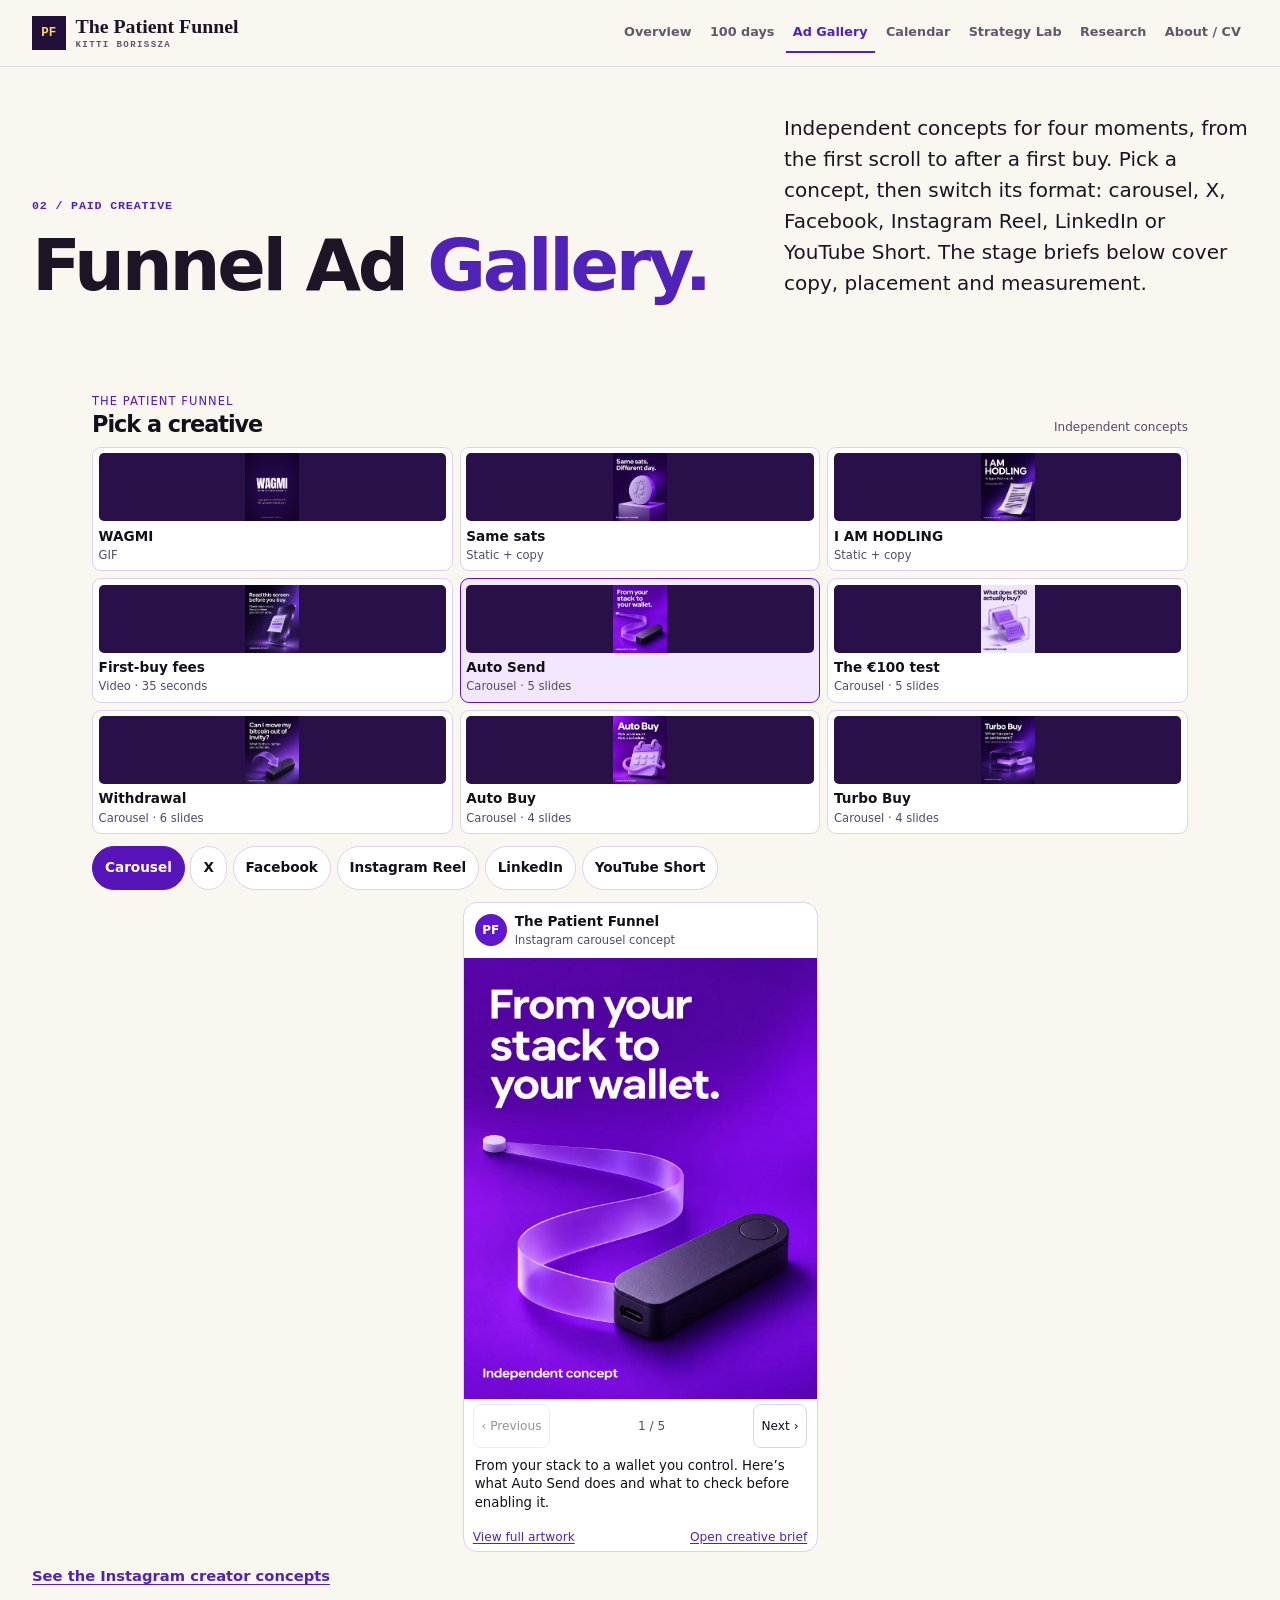
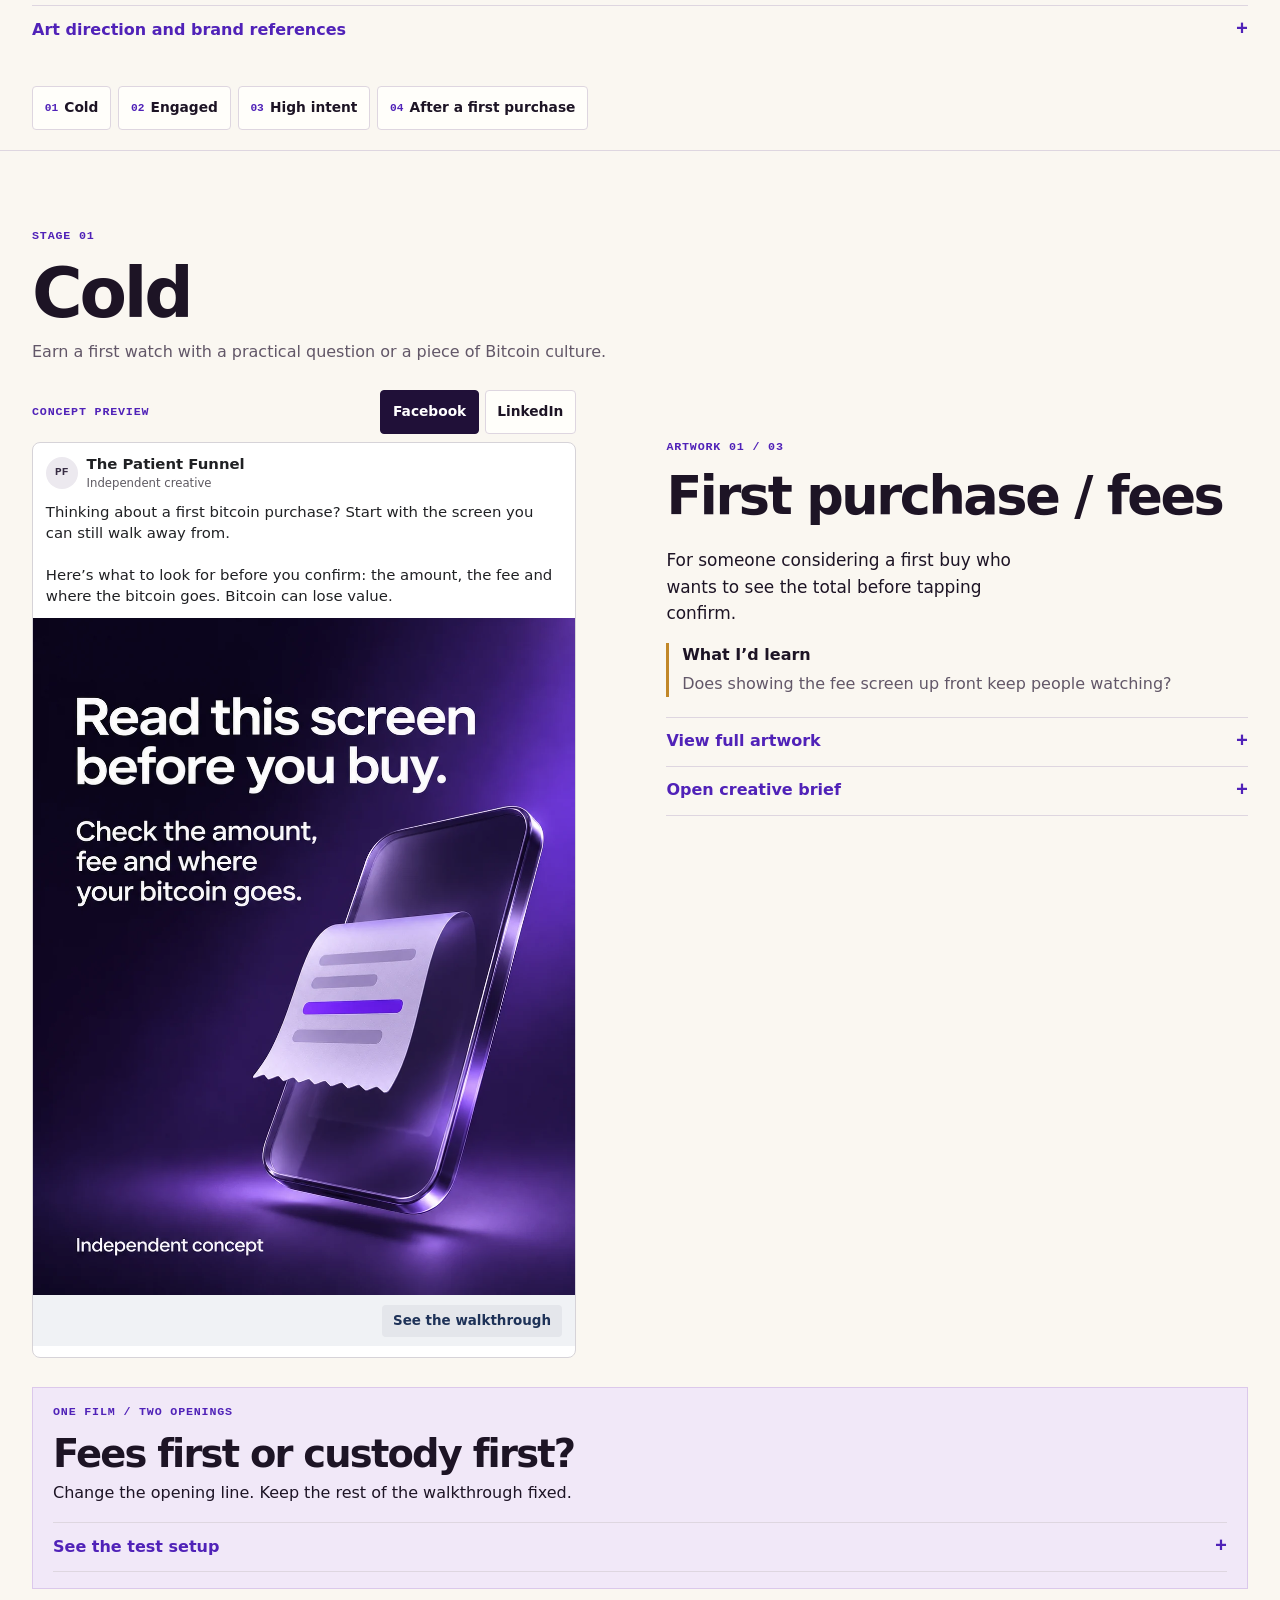
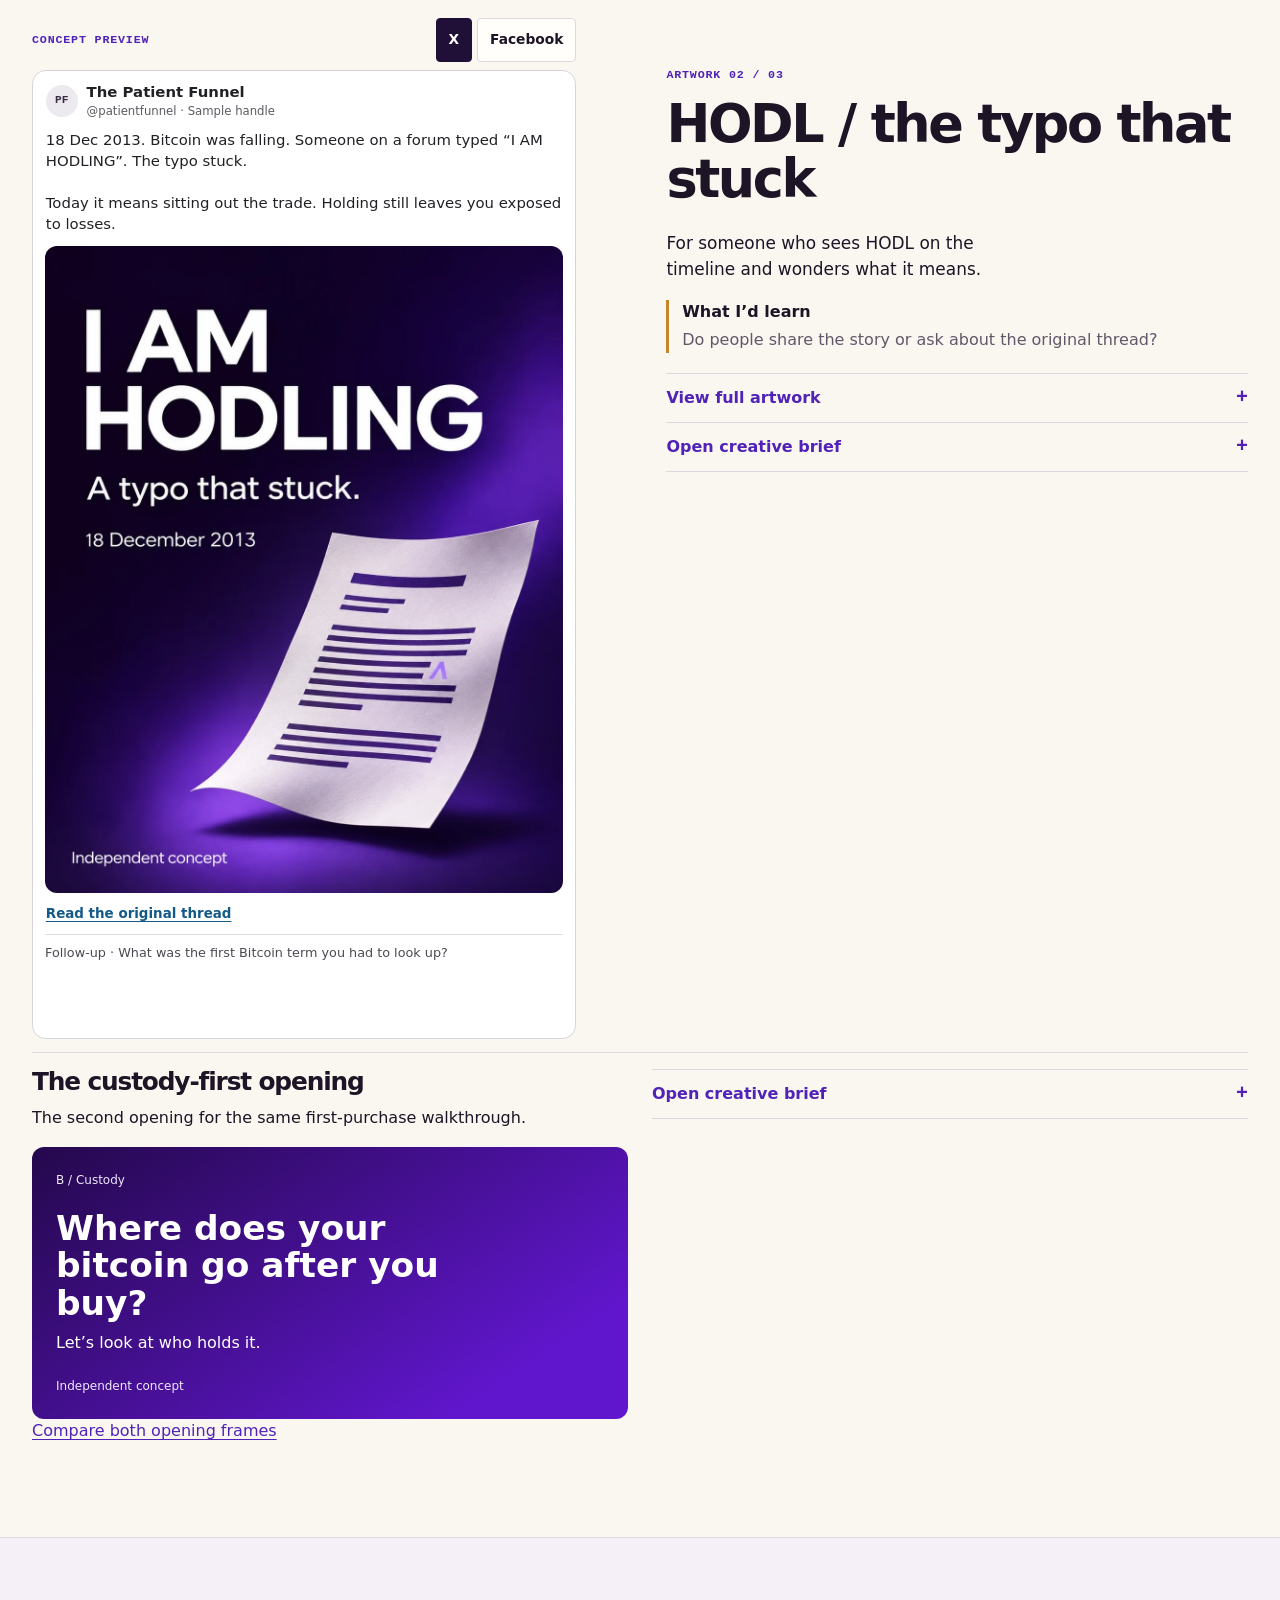
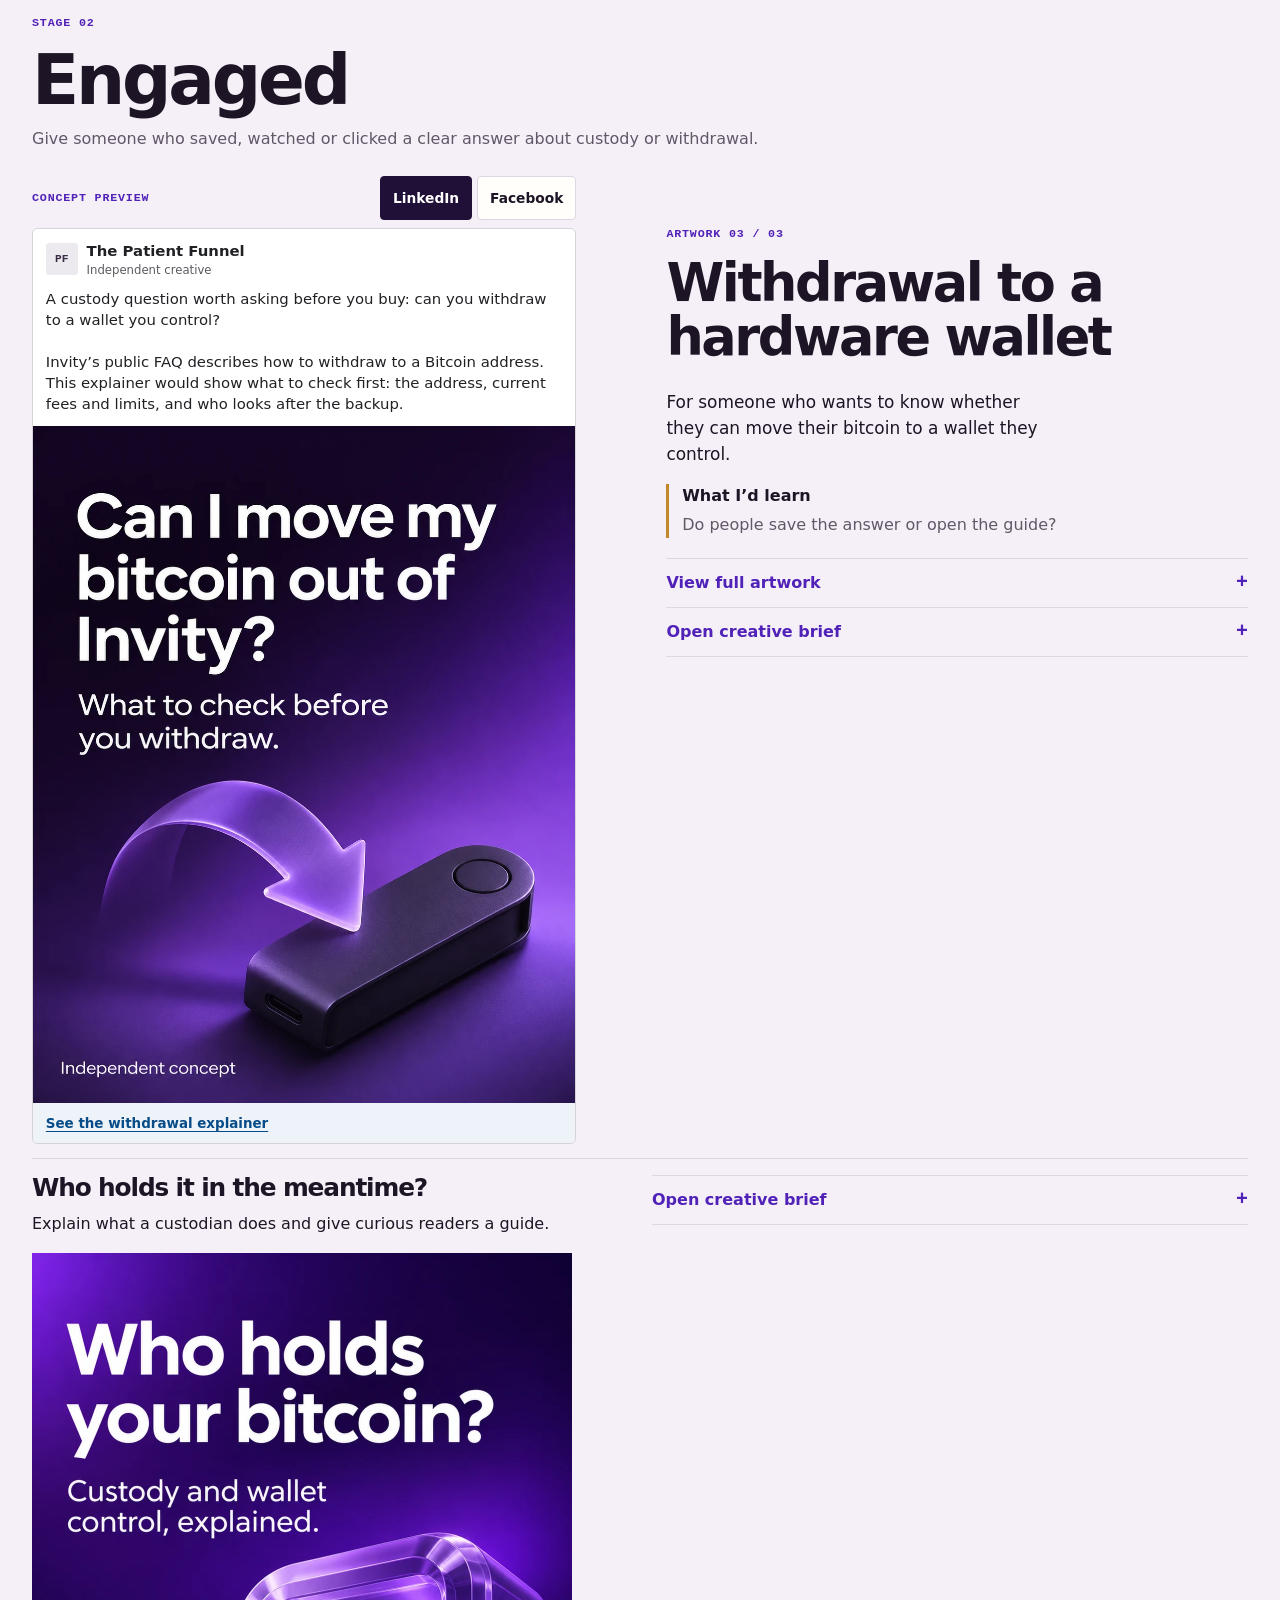
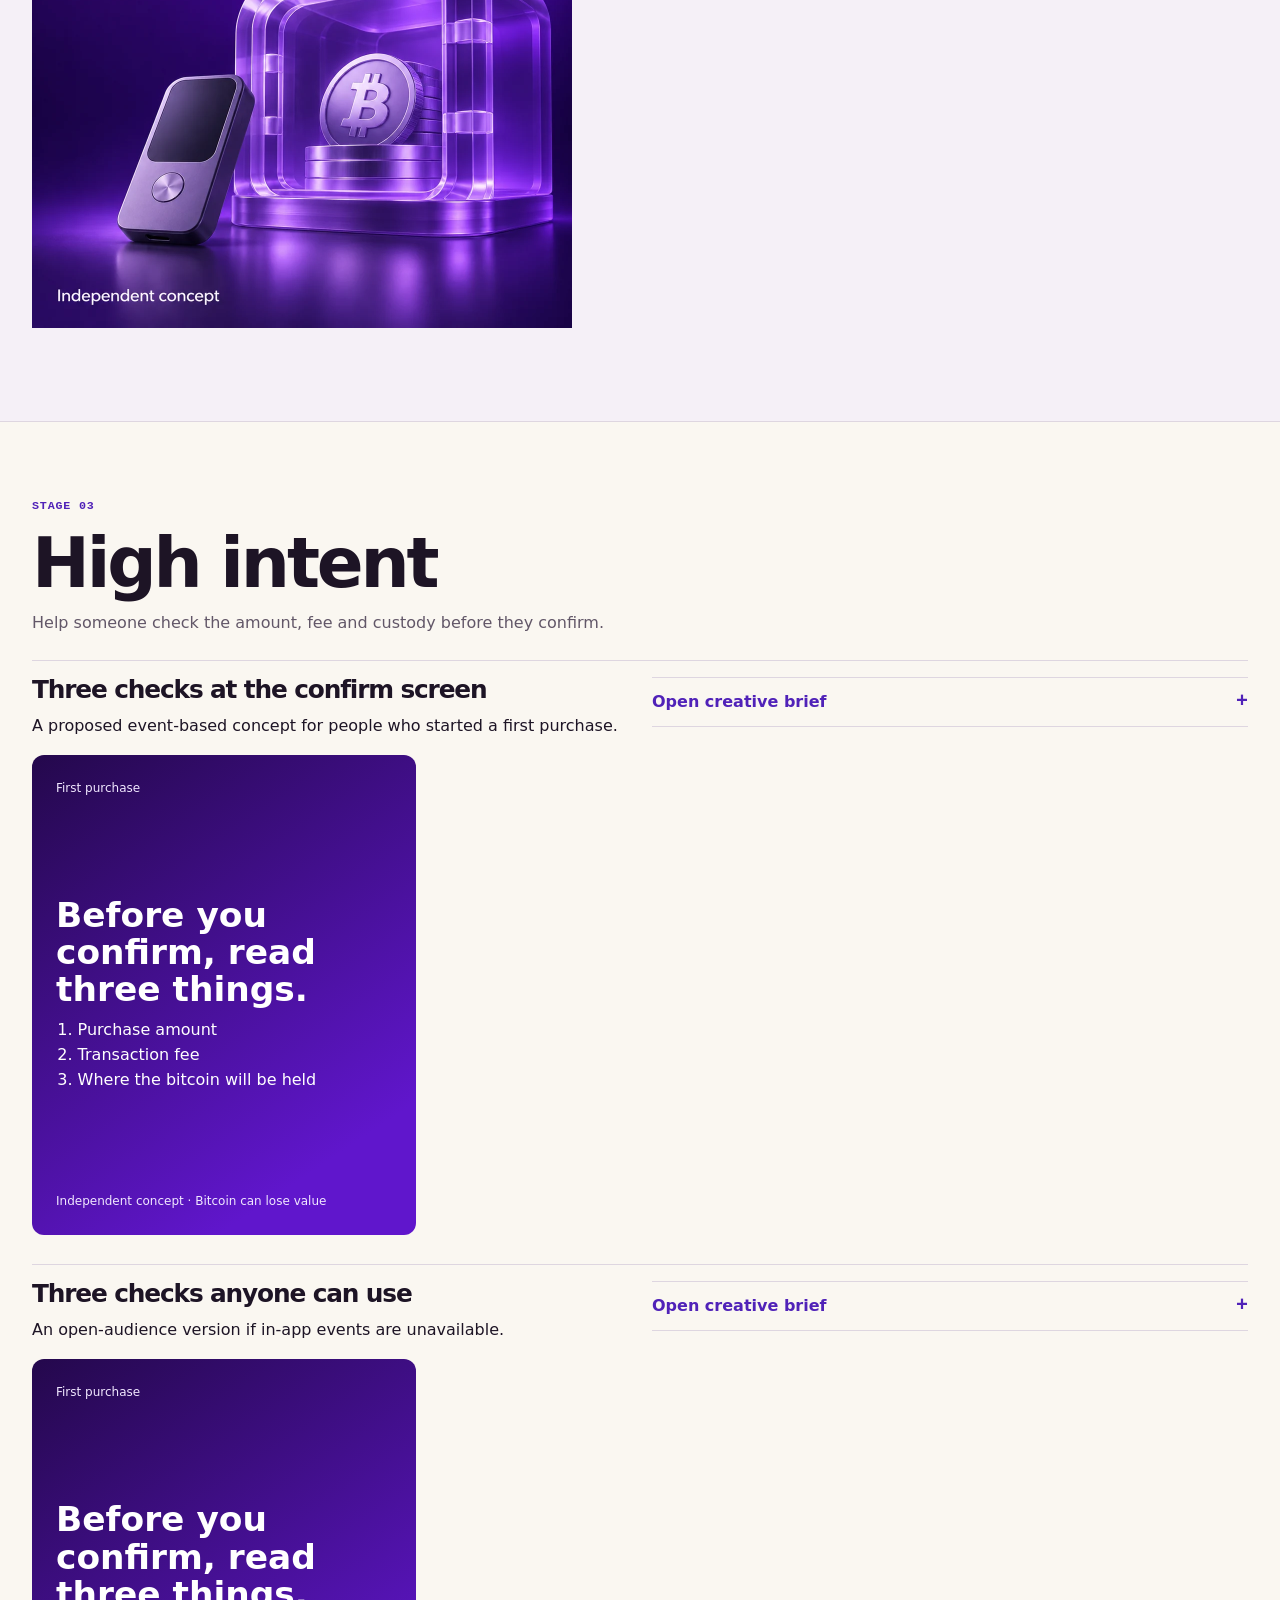
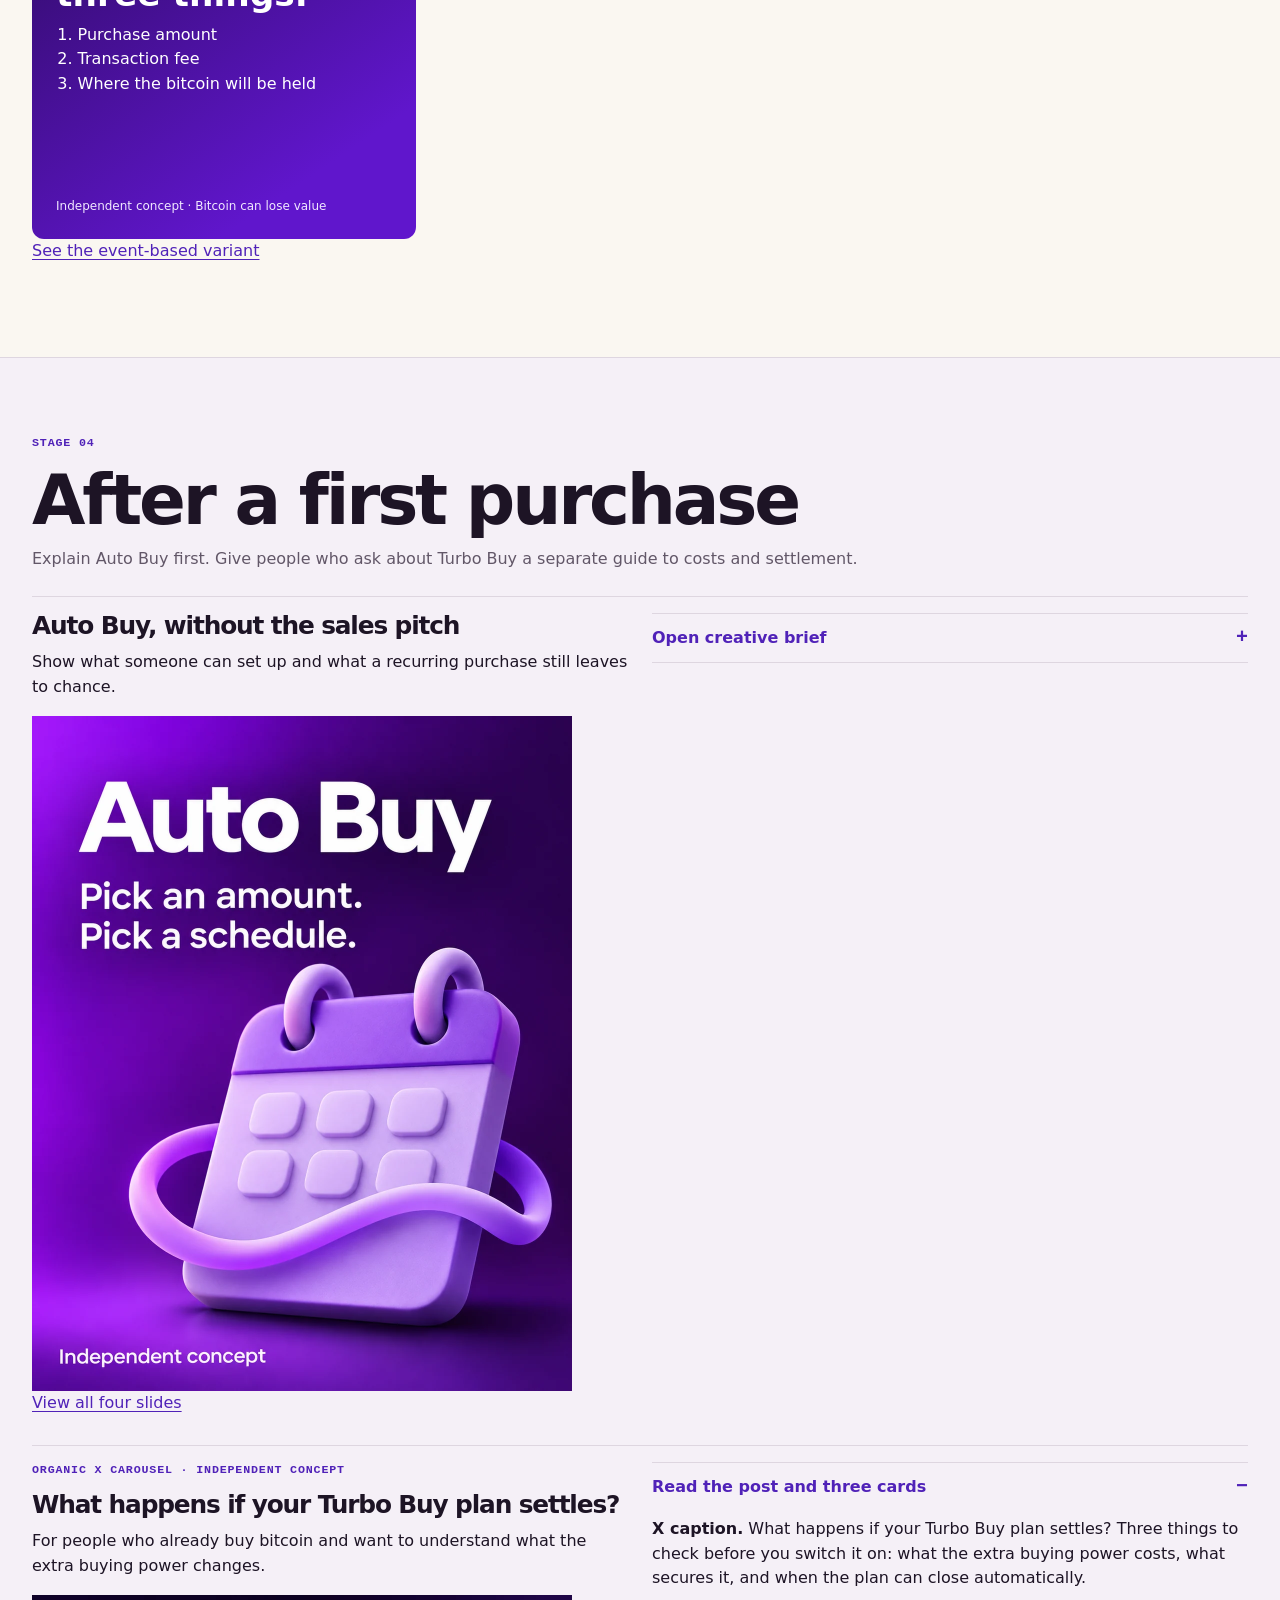
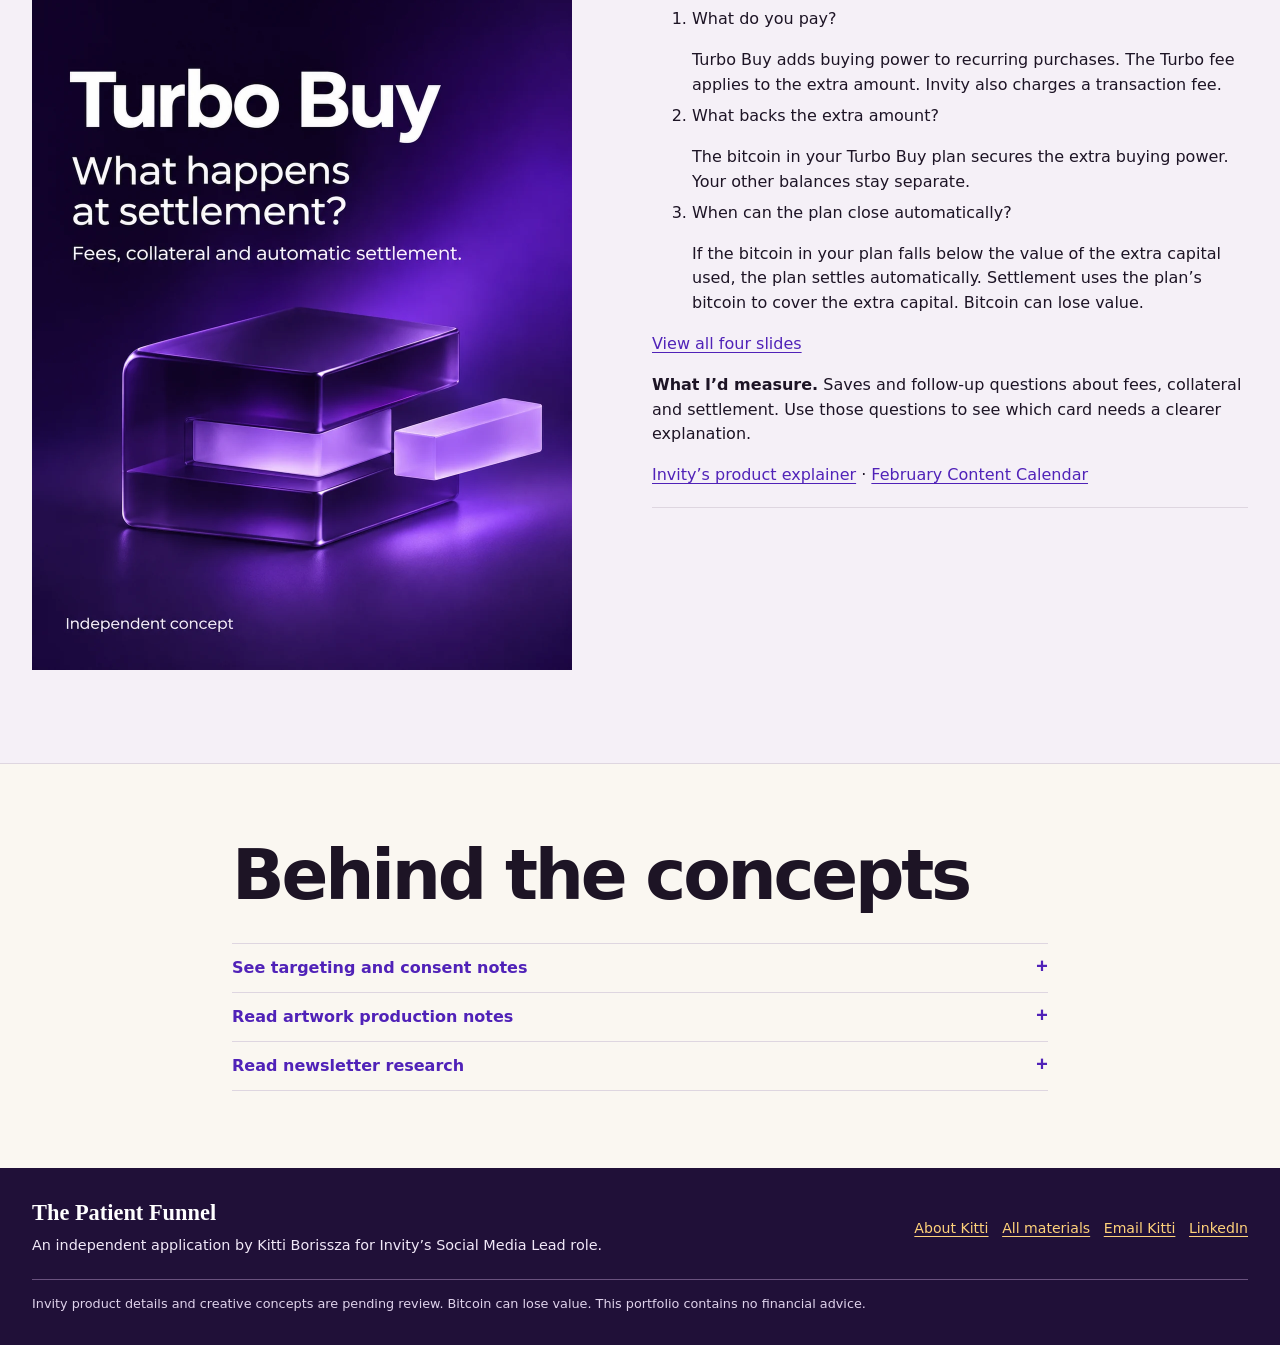
==== commit 43a61c83: "Apply Kitti's decisions on the site-polish recommendations (#10)" ====
--- a/ad-gallery.html
+++ b/ad-gallery.html
@@ -21,9 +21,7 @@
 <meta name="theme-color" content="#24084c">
 <link rel="icon" href="data:,">
 <link rel="stylesheet" href="styles.css">
-<link rel="stylesheet" href="fees-concept.css">
 <script src="interactions.js" defer></script>
-<script src="fees-concept.js" defer></script>
 
 <noscript><style>.feed-controls .tablist{display:none!important}</style></noscript>
 </head>
@@ -43,7 +41,7 @@
     <button class="cursor-interaction" type="button" data-work="wagmi" aria-pressed="false"><img data-image="wagmi" alt=""><b>WAGMI</b><small>GIF</small></button>
     <button class="cursor-interaction" type="button" data-work="sats" aria-pressed="false"><img data-image="sats" alt=""><b>Same sats</b><small>Static + copy</small></button>
     <button class="cursor-interaction" type="button" data-work="hodl" aria-pressed="false"><img data-image="hodl" alt=""><b>I AM HODLING</b><small>Static + copy</small></button>
-    <button class="cursor-interaction" type="button" data-work="fees" aria-pressed="false"><img data-image="fees" alt=""><b>Before you hit Buy</b><small>Carousel + Reel · 5 formats</small></button>
+    <button class="cursor-interaction" type="button" data-work="fees" aria-pressed="false"><img data-image="fees" alt=""><b>First-buy fees</b><small>Video · 35 seconds</small></button>
     <button class="cursor-interaction" type="button" id="carousel-autosend" data-work="autosend" aria-pressed="true"><img data-image="autosend" alt=""><b>Auto Send</b><small>Carousel · 5 slides</small></button>
     <button class="cursor-interaction" type="button" id="carousel-compare" data-work="compare" aria-pressed="false"><img data-image="compare" alt=""><b>The €100 test</b><small>Carousel · 5 slides</small></button>
     <button class="cursor-interaction" type="button" data-work="withdraw" aria-pressed="false"><img data-image="withdraw" alt=""><b>Withdrawal</b><small>Carousel · 6 slides</small></button>
@@ -72,20 +70,6 @@
     <section class="pf-stage" data-variant="LinkedIn" aria-label="LinkedIn post" hidden><article class="pf-frame pf-li"></article></section>
   </div>
 </section>
-<div class="iv-fees" id="fees-concept" hidden>
-  <div data-bh-stage></div>
-  <div class="bh-links"><a href="content-calendar.html#ex-walkthrough">See the first-buy walkthrough</a><a href="#ad-fees">Concept notes and original video brief</a></div>
-  <details class="disclosure bh-ai" id="fees-ai"><summary>How I’d make this with AI</summary><div class="detail-body">
-    <p>AI drafts the variants; I decide what runs. Here the decision is the hook. Switch it and the three outputs that open with it change together. The previews above follow the switch too. Both sets of outputs are prebuilt examples for this demo.</p>
-    <div class="bh-toggle" role="group" aria-label="Hook"><button type="button" class="cursor-interaction" data-bh-hook="original" aria-pressed="true">Before · Original hook</button><button type="button" class="cursor-interaction" data-bh-hook="alternate" aria-pressed="false">After · “What will your first Bitcoin purchase cost?”</button></div>
-    <div class="bh-outputs" id="fees-ai-outputs"></div>
-    <div class="bh-ai-notes">
-      <div><h3>Source brief</h3><dl><dt>Audience</dt><dd>People preparing for their first bitcoin purchase.</dd><dt>Message</dt><dd>Before confirming, check what you’ll pay and how much bitcoin you’ll receive.</dd><dt>CTA</dt><dd>See the first-buy walkthrough, to the existing walkthrough.</dd><dt>Rules</dt><dd>No invented prices, rates, fees or app screens. Every card says “Independent concept”.</dd></dl></div>
-      <div><h3>What AI does, what I do</h3><ol><li>AI drafts hook variants, crops for 4:5, 1:1, 7:8 and 9:16, the Reel timing and each platform’s copy from the brief.</li><li>I pick one decision to change and edit the copy.</li><li>Human review before anything ships: <strong>claims</strong> (no figures, “Bitcoin can lose value” wherever a purchase is suggested), <strong>layout</strong> (copy inside each platform’s safe zone, both fields legible on every crop), <strong>captions</strong> (every Reel line on screen, readable with sound off), <strong>CTA</strong> (same words and link in all five).</li></ol></div>
-      <div><h3>How I’d measure it</h3><ul><li><strong>Primary paid signal:</strong> walkthrough visits from each ad’s tracked link.</li><li><strong>Follow-up:</strong> first purchases, per market, only where consented attribution supports it.</li><li>Hook versions are compared on the same signal, never called on a small sample.</li></ul></div>
-    </div>
-  </div></details>
-</div>
   <noscript><ul>
     <li><a href="assets/wagmi-still-4x5.png">WAGMI artwork</a> · <a href="content-calendar.html#ex-wagmi">WAGMI script</a></li>
     <li><a href="assets/hodl-creative.webp">HODL artwork</a> · <a href="#ad-hodl">HODL creative brief</a></li>
@@ -121,8 +105,8 @@
 #invity-gallery-sample .iv-post{margin:auto;max-width:355px;background:var(--iv-surface);border:1px solid var(--iv-line);border-radius:14px;overflow:hidden}
 #invity-gallery-sample .iv-profile{display:flex;align-items:center;gap:.5rem;padding:.5rem .7rem}
 #invity-gallery-sample .iv-avatar{display:grid;place-items:center;background:#6016cc;color:#fff;width:32px;height:32px;border-radius:50%;font-size:.75rem;font-weight:700}
-#invity-gallery-sample .iv-post figure{margin:0;aspect-ratio:4/5;position:relative;overflow:hidden;background:#291048}
-#invity-gallery-sample .iv-post figure img{width:100%;height:100%;display:block;object-fit:contain}
+#invity-gallery-sample figure{margin:0;aspect-ratio:4/5;position:relative;overflow:hidden;background:#291048}
+#invity-gallery-sample figure img{width:100%;height:100%;display:block;object-fit:contain}
 #invity-gallery-sample .iv-slide{height:100%;display:flex;flex-direction:column;justify-content:space-between;padding:clamp(.85rem,4vw,1.35rem);background:#f1e8ff;color:#0f1018}
 #invity-gallery-sample .iv-slide.iv-purple{background:linear-gradient(146deg,#5214a5,#6916df 75%);color:white}
 #invity-gallery-sample .iv-chip{font-size:.67rem;letter-spacing:.075em;text-transform:uppercase;font-weight:650}
@@ -158,6 +142,7 @@
   const entries = {
     wagmi: {format:'Animated concept',caption:'The chart is red. Someone posts WAGMI. Four letters can keep you company. The price can still do its own thing.',alt:'WAGMI artwork about Bitcoin culture on a red day.'},
     sats: {format:'Static X post concept',caption:'Your sats can stay the same while their euro value moves. What do you pay attention to on a red day?',alt:'Same sats. Different day.'},
+    fees: {format:'First-purchase video concept',caption:'A first purchase, every screen. The walkthrough pauses on the quote so people can check the amount, the fee and where the bitcoin goes.',alt:'Read this screen before you buy.'},
     hodl: {format:'Static post concept',caption:'December 2013. Bitcoin was down. A typo in a forum post became one of Bitcoin’s most persistent memes.',alt:'I AM HODLING, with the date of the original 2013 forum post.'},
     autosend: {format:'Instagram carousel concept',caption:'From your stack to a wallet you control. Here’s what Auto Send does and what to check before enabling it.',alt:'From your stack to your wallet.',slides:[
       ['01 / 04','01','Choose the destination.','Use a Bitcoin address for a wallet you control. Review it before confirming.'],
@@ -197,6 +182,7 @@
   const briefs = {
     wagmi: 'content-calendar.html#ex-wagmi',
     hodl: '#ad-hodl',
+    fees: '#ad-fees',
     sats: '#brief-sats',
     autosend: '#brief-autosend',
     compare: '#brief-compare',
@@ -210,28 +196,12 @@
   const post = root.querySelector('.iv-post');
   const platformPreview = root.querySelector('#pf-social-preview');
   const formats = [...root.querySelectorAll('[data-format-key]')];
-  const feesView = root.querySelector('#fees-concept');
-  const formatLabels = {x:'X',fb:'Facebook',ig:'Instagram Reel',li:'LinkedIn',yt:'YouTube Short'};
-  const feesFormatLabels = {post:'Instagram carousel',x:'X image post',fb:'Facebook carousel',ig:'Instagram Reel',li:'LinkedIn document'};
   // The platform previews were written for a slightly different concept list.
   const toPlatformConcept = { autosend: 'keys', autobuy: 'routine' };
   const fromPlatformConcept = { keys: 'autosend', routine: 'autobuy' };
   let playing = false;
   let timer;
-  function render(reveal = false) {
-    const fees = active === 'fees';
-    for (const button of selector) button.setAttribute('aria-pressed',String(button.dataset.work === active));
-    for (const button of formats) {
-      const key = button.dataset.formatKey;
-      button.hidden = fees && !feesFormatLabels[key];
-      button.textContent = fees ? feesFormatLabels[key] || '' : key === 'post' ? (entries[active].slides ? 'Carousel' : active === 'wagmi' ? 'Animation' : 'Artwork') : formatLabels[key];
-      button.setAttribute('aria-pressed', String(key === format));
-    }
-    feesView.hidden = !fees;
-    post.hidden = fees || format !== 'post';
-    platformPreview.hidden = fees || format === 'post';
-    feesConcept.render(fees && format, step, reveal);
-    if (fees) return;
+  function render() {
     const entry = entries[active];
     const hasSlides = Boolean(entry.slides);
     const total = hasSlides ? entry.slides.length + 1 : 1;
@@ -246,6 +216,11 @@
     next.setAttribute('aria-disabled', String(step === total - 1));
     play.setAttribute('aria-pressed',String(playing));
     play.textContent = playing ? 'Stop WAGMI' : 'Play WAGMI';
+    for (const button of selector) button.setAttribute('aria-pressed',String(button.dataset.work === active));
+    formats[0].textContent = entry.slides ? 'Carousel' : active === 'wagmi' ? 'Animation' : 'Artwork';
+    for (const button of formats) button.setAttribute('aria-pressed', String(button.dataset.formatKey === format));
+    post.hidden = format !== 'post';
+    platformPreview.hidden = format === 'post';
     if (format !== 'post') renderPlatformPreview(toPlatformConcept[active] || active, format);
     if (!step) {
       target.innerHTML = '<img alt="' + entry.alt + '" src="' + assets[playing ? 'wagmiMotion' : active] + '">';
@@ -258,29 +233,26 @@
   function selectCreative(creative, slide, writeHistory = false, nextFormat = format) {
     clearTimeout(timer);
     active = creative;
-    format = creative === 'fees' && nextFormat === 'yt' ? 'ig' : nextFormat;
-    const total = creative === 'fees' ? 4 : (entries[creative].slides?.length ?? 0) + 1;
+    format = nextFormat;
+    const total = (entries[creative].slides?.length ?? 0) + 1;
     step = Math.max(0, Math.min(slide, total - 1));
     playing = false;
-    render(writeHistory);
+    render();
 
     if (writeHistory) {
       const hash = format === 'post' ? '#creative-' + active + '-' + (step + 1) : '#preview-' + (toPlatformConcept[active] || active) + '-' + format;
       if (location.hash !== hash) history.pushState(null, '', hash);
-      if (creative !== 'fees') revealChange(format === 'post' ? target : platformPreview);
+      revealChange(format === 'post' ? target : platformPreview);
     }
   }
 
   function restoreCreative(scroll = false) {
-    const match = /^#creative-(wagmi|sats|hodl|fees|autosend|compare|withdraw|autobuy|turbo)-([1-6])$/.exec(location.hash);
-    const feesSection = ['#ad-fees', '#brief-fees', '#artwork-fees', '#ab-test', '#fees-ai'].includes(location.hash);
+    const match = /^#creative-(wagmi|sats|hodl|autosend|compare|withdraw|autobuy|turbo)-([1-6])$/.exec(location.hash);
     const legacy = { '#carousel-autosend': 'autosend', '#carousel-compare': 'compare' };
-    const feesLegacy = { '#fees-feed-facebook': 'fb', '#fees-feed-linkedin': 'li' }[location.hash];
     const preview = /^#preview-(sats|wagmi|hodl|routine|fees|withdraw|compare|keys|turbo)-(x|fb|ig|li|yt)$/.exec(location.hash);
     if (preview) selectCreative(fromPlatformConcept[preview[1]] || preview[1], 0, false, preview[2]);
-    else if (feesLegacy) selectCreative('fees', 0, false, feesLegacy);
-    else selectCreative(match?.[1] || legacy[location.hash] || (feesSection ? 'fees' : 'autosend'), match ? Number(match[2]) - 1 : 0, false, 'post');
-    if ((match || preview || feesLegacy) && scroll) root.scrollIntoView({ block: 'start' });
+    else selectCreative(match?.[1] || legacy[location.hash] || 'autosend', match ? Number(match[2]) - 1 : 0, false, 'post');
+    if ((match || preview) && scroll) root.scrollIntoView({ block: 'start' });
   }
 
   for (const image of root.querySelectorAll('[data-image]')) image.src = assets[image.dataset.image];
@@ -289,7 +261,7 @@
   });
   for (const button of selector) button.addEventListener('click', () => {
     selectCreative(button.dataset.work, 0, true, 'post');
-    scrollToChange(button.dataset.work === 'fees' ? feesView : post);
+    scrollToChange(post);
   });
   prev.addEventListener('click', () => {
     if (step > 0) selectCreative(active, step - 1, true);
@@ -319,7 +291,6 @@
   }, {passive:true});
   root.querySelector('.iv-picker').hidden = false;
   root.querySelector('.iv-formats').hidden = false;
-  feesView.addEventListener('fees-card', event => selectCreative('fees', event.detail, true, 'post'));
   addEventListener('hashchange', () => restoreCreative(true));
   // The platform renderer is defined by the next script, so restore once the page has parsed.
   document.addEventListener('DOMContentLoaded', () => restoreCreative(true));
@@ -350,6 +321,7 @@
 #pf-social-preview .pf-original{display:block;width:100%;height:100%;position:absolute;inset:0;object-fit:contain}
 #pf-social-preview .pf-art.withdraw{background:#f6f1e8;color:#301948}
 #pf-social-preview .pf-art.hodl,#pf-social-preview .pf-art.wagmi{background:#1d0c38}
+#pf-social-preview .pf-art.fees{background:#441876}
 #pf-social-preview .pf-poster{display:flex;flex-direction:column;justify-content:center;gap:.28rem;padding:.85rem 1.1rem;position:relative;z-index:1}
 #pf-social-preview .pf-poster span{font-size:.69rem;letter-spacing:.075em;font-weight:650;text-transform:uppercase}
 #pf-social-preview .pf-poster b{font-family:Georgia,serif;font-size:clamp(1.62rem,6vw,2.42rem);font-weight:500;line-height:1.02;letter-spacing:-.035em}
@@ -420,6 +392,14 @@
       li: 'A short product explainer for people considering a recurring purchase. The storyboard covers amount, frequency and fees.',
       button: 'See how Auto Buy works', steps: 'Choose amount → choose schedule → review the quote and fee. Use approved app footage. Show that regular buying still carries price risk.'
     },
+    fees: {
+      phase: 'HIGH INTENT / FIRST BUY', title: 'See the fee screen', art: 'fees',
+      x: 'One screen I’d pause on before a first buy. Here’s what I’d check before tapping confirm.',
+      fb: 'Considering a first Invity purchase? See what to look for before you confirm, including the fee and how much bitcoin the quote delivers.',
+      video: 'A first purchase, every screen', ig: 'A first buy in 35 seconds. Pause on the number you’d actually check.',
+      li: 'What belongs in a first-purchase walkthrough? An honest look at the amount, fee, and what happens once you confirm.',
+      button: 'Watch the walkthrough', steps: 'Open on fees or custody → show the same purchase flow → hold on the confirm screen → explain where the BTC sits. This is a storyboard.', link: 'https://www.invity.io/blog/buying-your-first-bitcoin-with-invity-2'
+    },
     withdraw: {
       phase: 'ENGAGED / CUSTODY', title: 'Can I move it out?', sub: 'See the path to a wallet you control.', mark: '→',
       x: 'What happens after the buy? Here’s the path from your app balance to a wallet you control.',
@@ -454,6 +434,7 @@
     }
   };
   const media = {
+    fees: 'assets/fees-creative.webp',
     hodl: 'assets/hodl-creative.webp',
     wagmi: 'assets/wagmi-still-4x5.png',
     sats: 'assets/same-sats-creative.webp',
@@ -475,6 +456,7 @@
     wagmi: 'content-calendar.html#ex-wagmi',
     hodl: '#ad-hodl',
     routine: '#ad-autobuy',
+    fees: 'content-calendar.html#ex-walkthrough',
     withdraw: 'content-calendar.html#ex-withdraw',
     compare: '#brief-compare',
     keys: '#carousel-autosend',
@@ -518,10 +500,19 @@
 </div>
 <nav class="wrap jump-links" aria-label="Funnel stages"><a href="#cold"><span>01</span> Cold</a><a href="#engaged"><span>02</span> Engaged</a><a href="#intent"><span>03</span> High intent</a><a href="#after"><span>04</span> After a first purchase</a></nav><section class="section-band gallery-stage" id="cold"><div class="wrap"><div class="stage-head"><p class="eyebrow">Stage 01</p><h2 id="cold-h">Cold</h2><p>Earn a first watch with a practical question or a piece of Bitcoin culture.</p></div>
 <article class="gallery-item" id="ad-fees"><div class="concept-showcase">
-      <div class="concept-feed"><p class="eyebrow">Concept preview</p><a class="bh-cover-link" href="#creative-fees-1"><span data-bh-cover><img src="assets/fees-creative.webp" width="1080" height="1350" alt="A floating receipt beside a phone silhouette. Read this screen before you buy."></span>Open the carousel and its four platform versions</a></div>
-      <div class="concept-info"><p class="eyebrow">Artwork 01 / 03</p><h3>Before you hit Buy</h3><p class="concept-desc">For someone preparing a first purchase: check what you’ll pay and how much bitcoin you’ll receive before you confirm. One four-card master, adapted for five placements.</p><div class="learn-note"><b>What I’d learn</b><p>Do the two checks send people to the first-buy walkthrough?</p></div>
-      <ul class="bh-format-links" aria-label="Formats"><li><a href="#creative-fees-1">Instagram carousel</a></li><li><a href="#preview-fees-ig">Instagram Reel</a></li><li><a href="#preview-fees-fb">Facebook carousel</a></li><li><a href="#preview-fees-li">LinkedIn document</a></li><li><a href="#preview-fees-x">X image post</a></li><li><a href="#fees-ai">How I’d make it with AI</a></li></ul>
-      <div class="concept-links"><details class="disclosure" id="artwork-fees"><summary>View full artwork</summary><div class="detail-body"><figure class="full-art"><img src="assets/fees-creative.webp" width="1080" height="1350" alt="A floating receipt beside a phone silhouette. Read this screen before you buy." loading="lazy"><figcaption>Original 1080 × 1350 artwork. <a href="assets/fees-creative.webp">Open original image</a></figcaption></figure></div></details><details class="disclosure" id="brief-fees"><summary>Original video brief</summary><div class="detail-body"><div class="creative">
+      <div class="concept-feed"><div class="feed-controls"><span class="eyebrow">Concept preview</span><div class="tablist" role="tablist" aria-label="First purchase / fees platforms"><button type="button" id="fees-tab-facebook" role="tab" aria-controls="fees-feed-facebook" aria-selected="true" tabindex="0">Facebook</button><button type="button" id="fees-tab-linkedin" role="tab" aria-controls="fees-feed-linkedin" aria-selected="false" tabindex="-1">LinkedIn</button></div></div><div class="feed feed-facebook" id="fees-feed-facebook" role="tabpanel" aria-labelledby="fees-tab-facebook">
+          <div class="feed-profile"><span class="feed-avatar" aria-hidden="true">PF</span><div><strong>The Patient Funnel</strong><small>Independent creative</small></div></div>
+          <p class="feed-caption">Thinking about a first bitcoin purchase? Start with the screen you can still walk away from.<br><br>Here’s what to look for before you confirm: the amount, the fee and where the bitcoin goes. Bitcoin can lose value.</p>
+          <img src="assets/fees-creative.webp" width="1080" height="1350" alt="A floating receipt beside a phone silhouette. Read this screen before you buy.">
+          <div class="feed-action"><a href="content-calendar.html#ex-walkthrough">See the walkthrough</a></div>
+        </div><div class="feed feed-linkedin" id="fees-feed-linkedin" role="tabpanel" aria-labelledby="fees-tab-linkedin">
+          <div class="feed-profile"><span class="feed-avatar" aria-hidden="true">PF</span><div><strong>The Patient Funnel</strong><small>Independent creative</small></div></div>
+          <p class="feed-caption">A first bitcoin purchase has a screen worth slowing down for: the one before you confirm.<br><br>In this walkthrough I’d pause on the amount and fee, then show where the bitcoin goes. It’s a practical checklist for anyone weighing a first purchase. Bitcoin can lose value.</p>
+          <img src="assets/fees-creative.webp" width="1080" height="1350" alt="A floating receipt beside a phone silhouette. Read this screen before you buy." loading="lazy">
+          <div class="feed-action"><a href="content-calendar.html#ex-walkthrough">Read the 35-second script</a></div>
+        </div></div>
+      <div class="concept-info"><p class="eyebrow">Artwork 01 / 03</p><h3>First purchase / fees</h3><p class="concept-desc">For someone considering a first buy who wants to see the total before tapping confirm.</p><div class="learn-note"><b>What I’d learn</b><p>Does showing the fee screen up front keep people watching?</p></div>
+      <div class="concept-links"><details class="disclosure" id="artwork-fees"><summary>View full artwork</summary><div class="detail-body"><figure class="full-art"><img src="assets/fees-creative.webp" width="1080" height="1350" alt="A floating receipt beside a phone silhouette. Read this screen before you buy." loading="lazy"><figcaption>Original 1080 × 1350 artwork. <a href="assets/fees-creative.webp">Open original image</a></figcaption></figure></div></details><details class="disclosure" id="brief-fees"><summary>Open creative brief</summary><div class="detail-body"><div class="creative">
 <p class="headline">This is the screen to actually read.</p>
 <p class="copy">What you’ll pay, before you tap anything. A first bitcoin purchase, every screen, including the fee line. Bitcoin can lose value. Make sure you understand the risks before deciding whether to buy.</p>
 </div><p class="row"><span class="k">Who it is for.</span> People who know roughly what bitcoin is and have not engaged with Invity — a proposed cold audience, not an existing one. This is one half of a pair, not a test to run in every market at once.</p><p class="row"><span class="k">What we want to learn.</span> Whether a fees-first opening holds attention past the hook and the fee screen, and what questions people ask. First purchases from tracked links come second, and only once the sample can support a comparison.</p><p class="row"><span class="k">Audience signal.</span> People who know roughly what bitcoin is and have not engaged with Invity. Broad interest prospecting, or a lookalike built later from viewers of the walkthrough — both are proposed, not existing Invity audiences.</p><p class="row"><span class="k">The hesitation.</span> What will it actually cost me to buy, and will I see that before I’m committed?</p><p class="row"><span class="k">Call to action.</span> Watch the walkthrough</p><p class="row"><span class="k">Destination.</span> The 35-second film, or a page that also says, plainly, who holds the bitcoin afterwards and that it can be withdrawn. The film should be able to stand alone if the click never happens.</p><p class="row"><span class="k">Visual.</span> Typographic 4:5 still with the headline, until an approved recording exists. When it does, a single still from the fee line — a real screen, never a reconstructed one — can replace the typography as the cover. A typographic mock-up is on this page.</p><p class="row"><span class="k">Placement.</span> Reels and Shorts first, with the same opening as a 4:5 feed still. This is half of the only genuine A/B test in the gallery.</p><p class="row"><span class="k">Main success metric.</span> Watch time past the hook, and past the fee screen, plus the questions people ask. First purchases from tracked links come second, per market, and only once the sample can support a comparison — never a winner on a small sample.</p><p class="row"><span class="k">Why this stage.</span> Fees are one practical question a first-time buyer may have. Leading with them is a way to be useful before anyone has a reason to trust the brand.</p><p class="row"><a href="content-calendar.html#n24">Organic version in the Content Calendar</a> · <a href="#ab-test">How the A/B pair is measured</a></p></div></details></div>
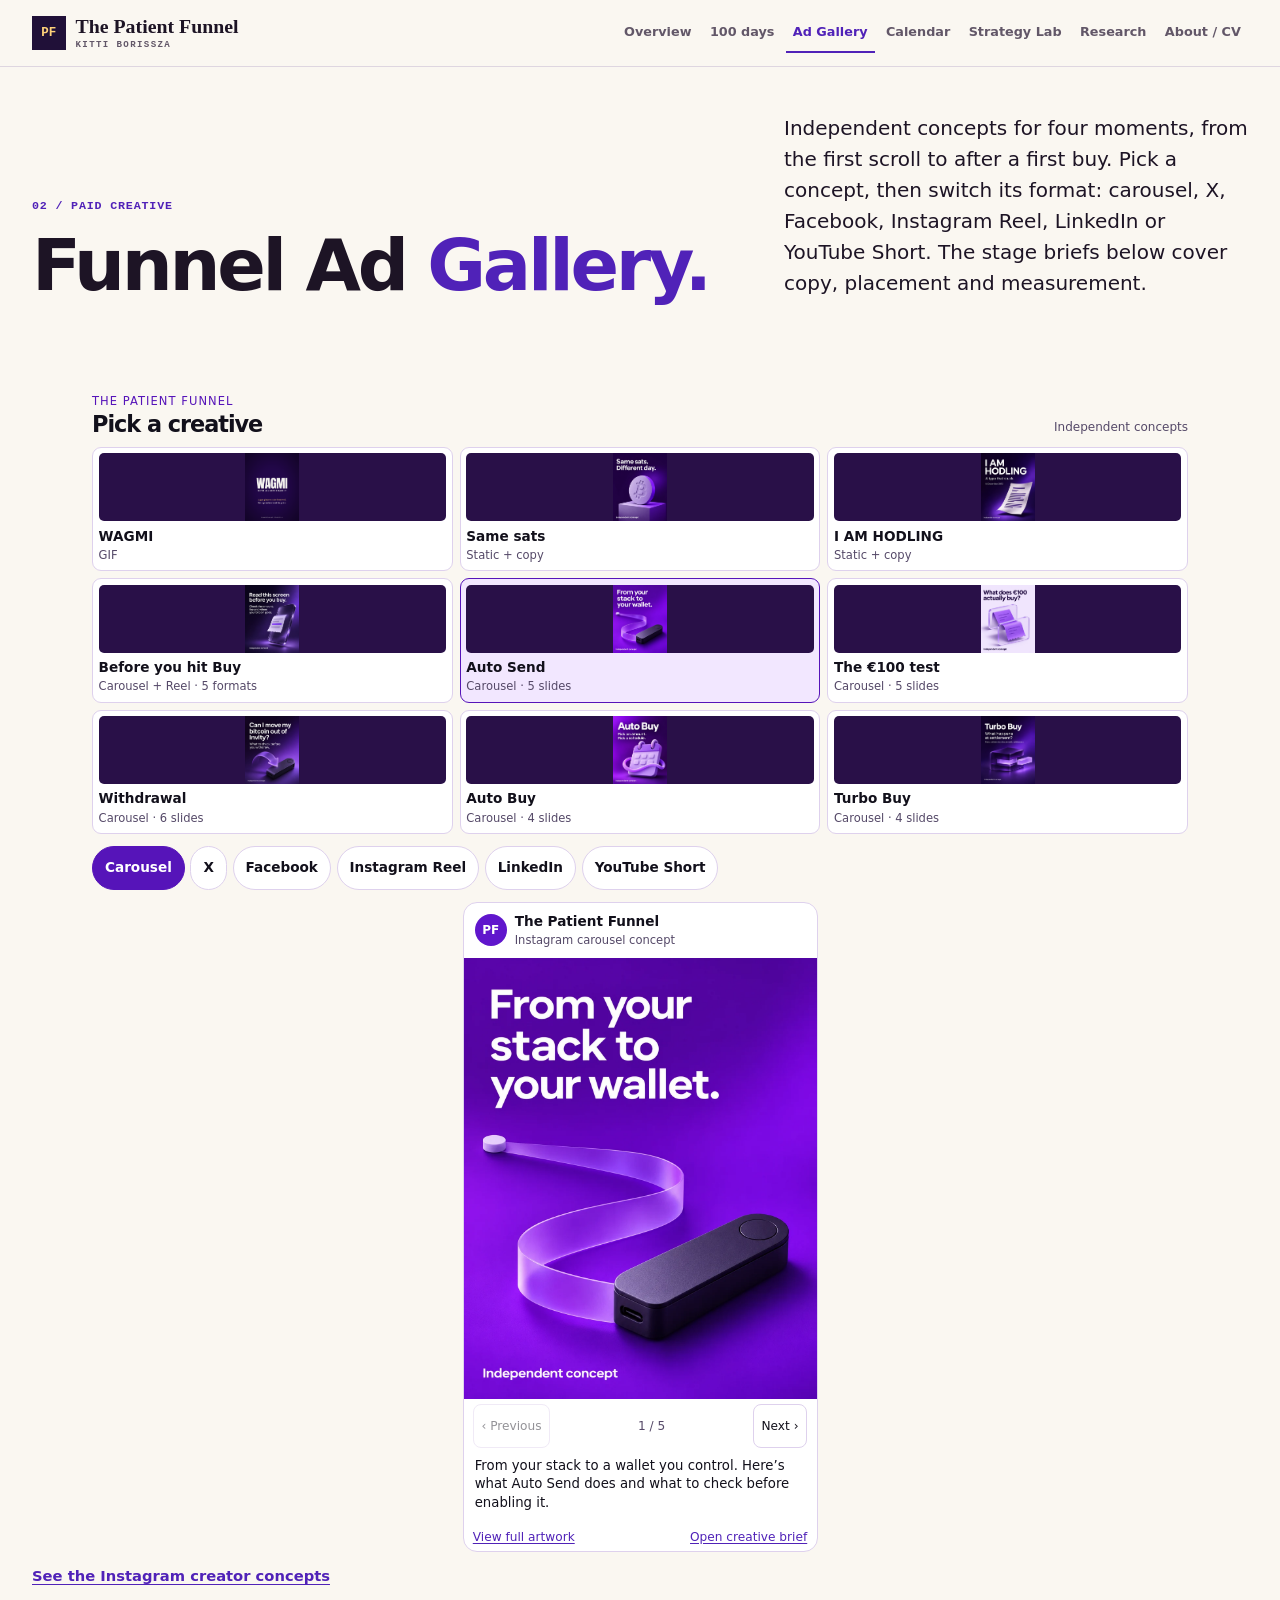
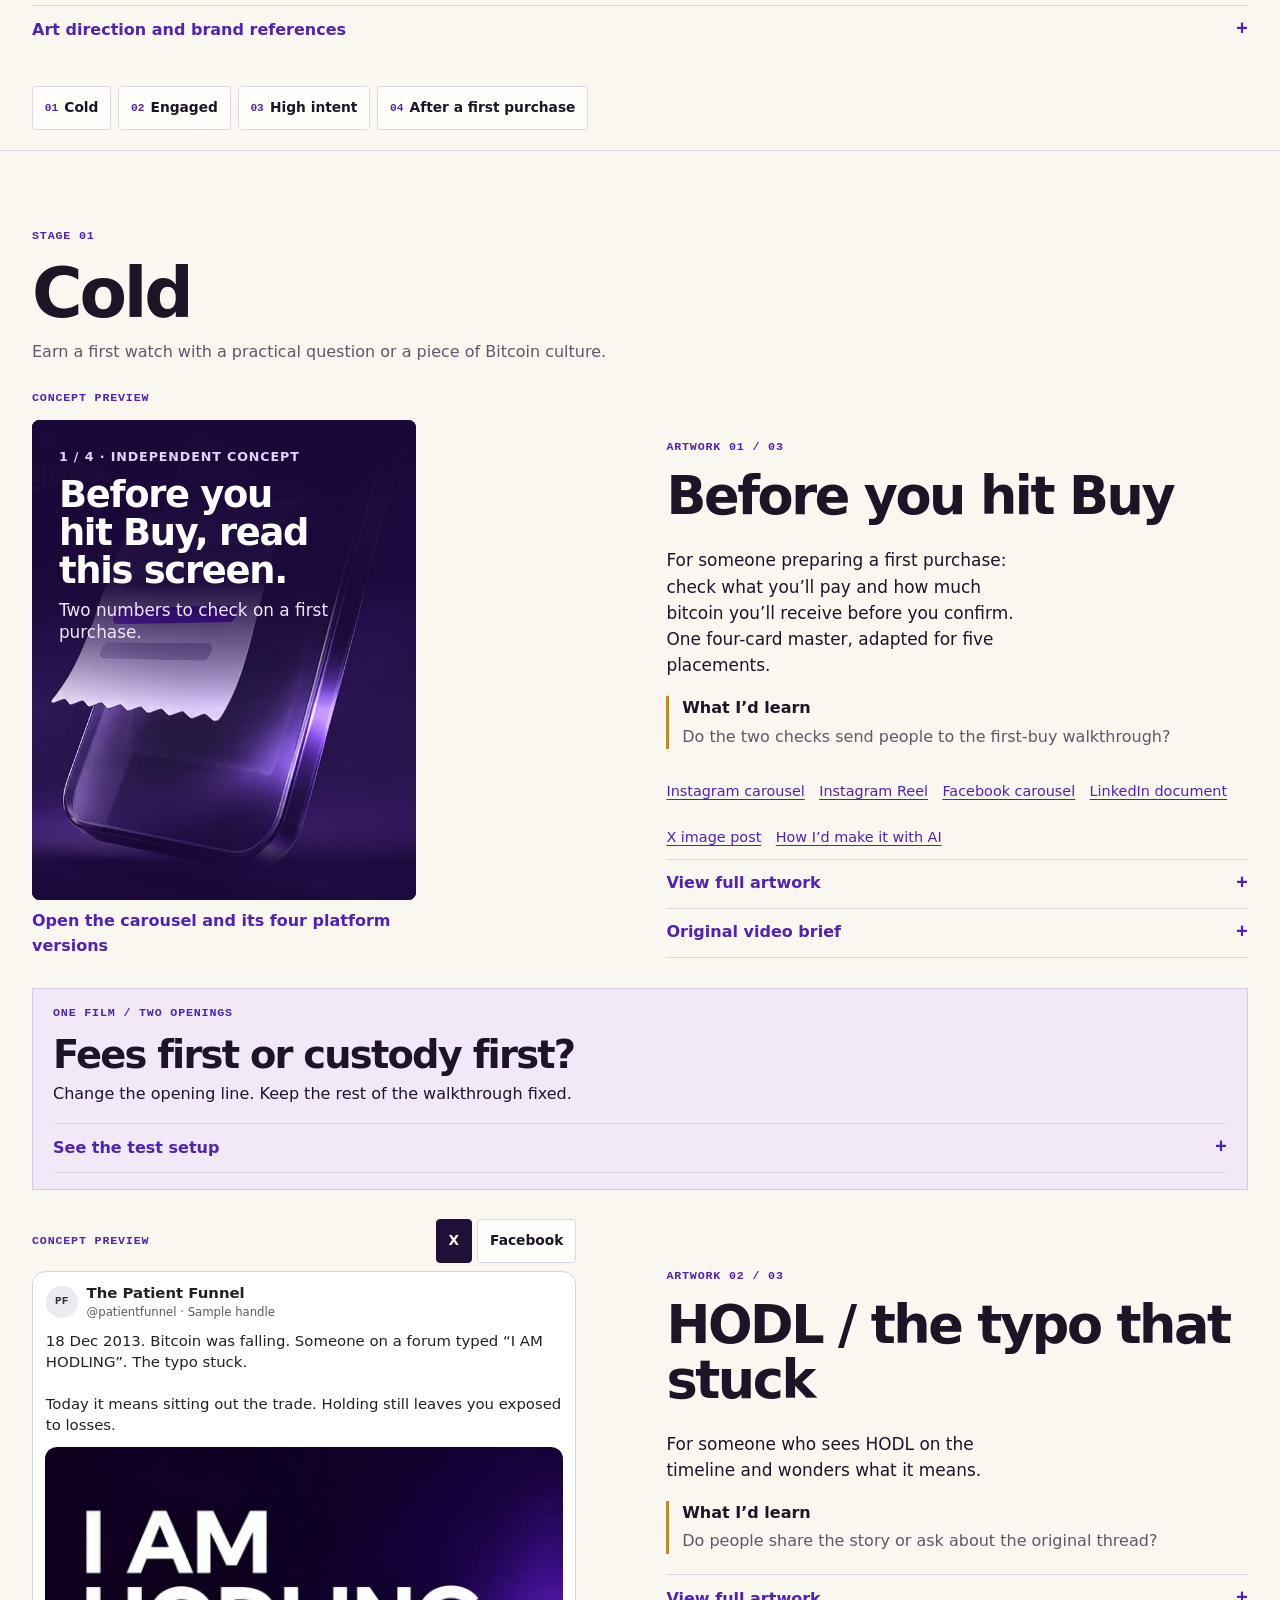
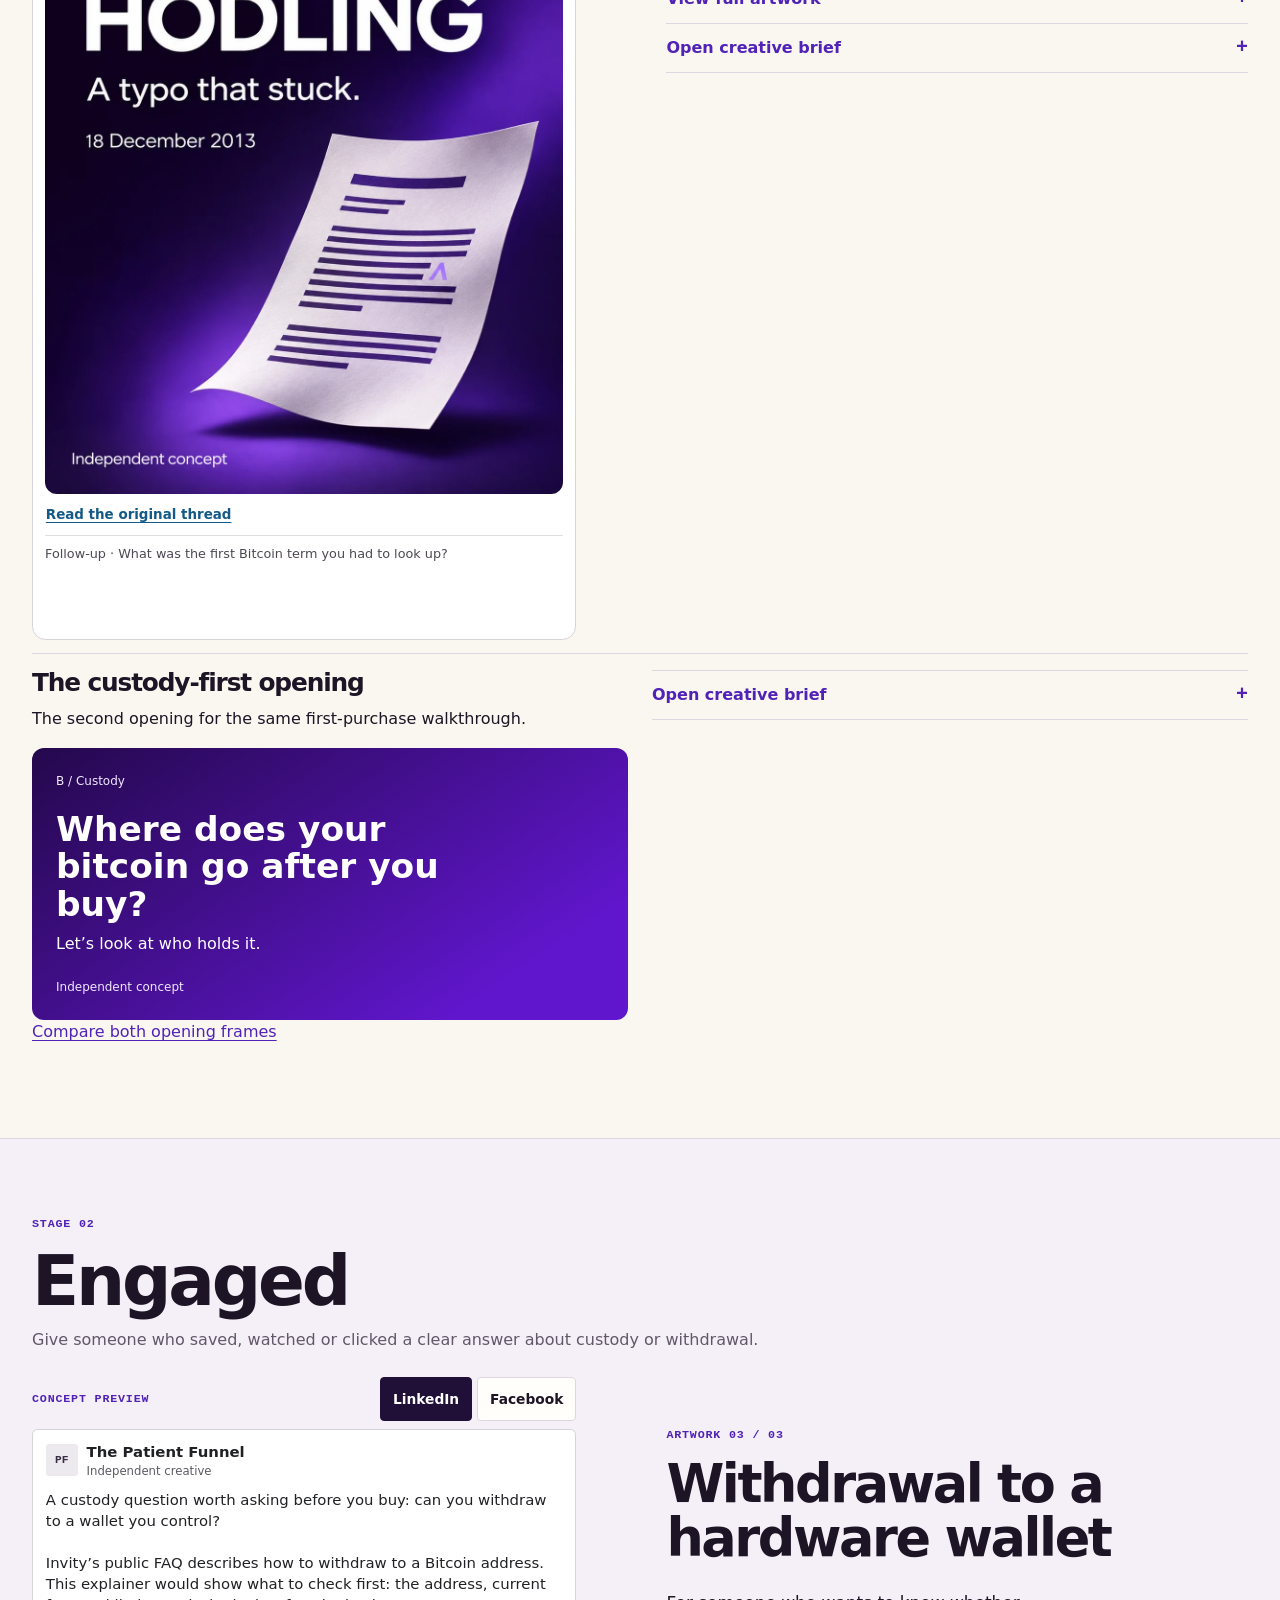
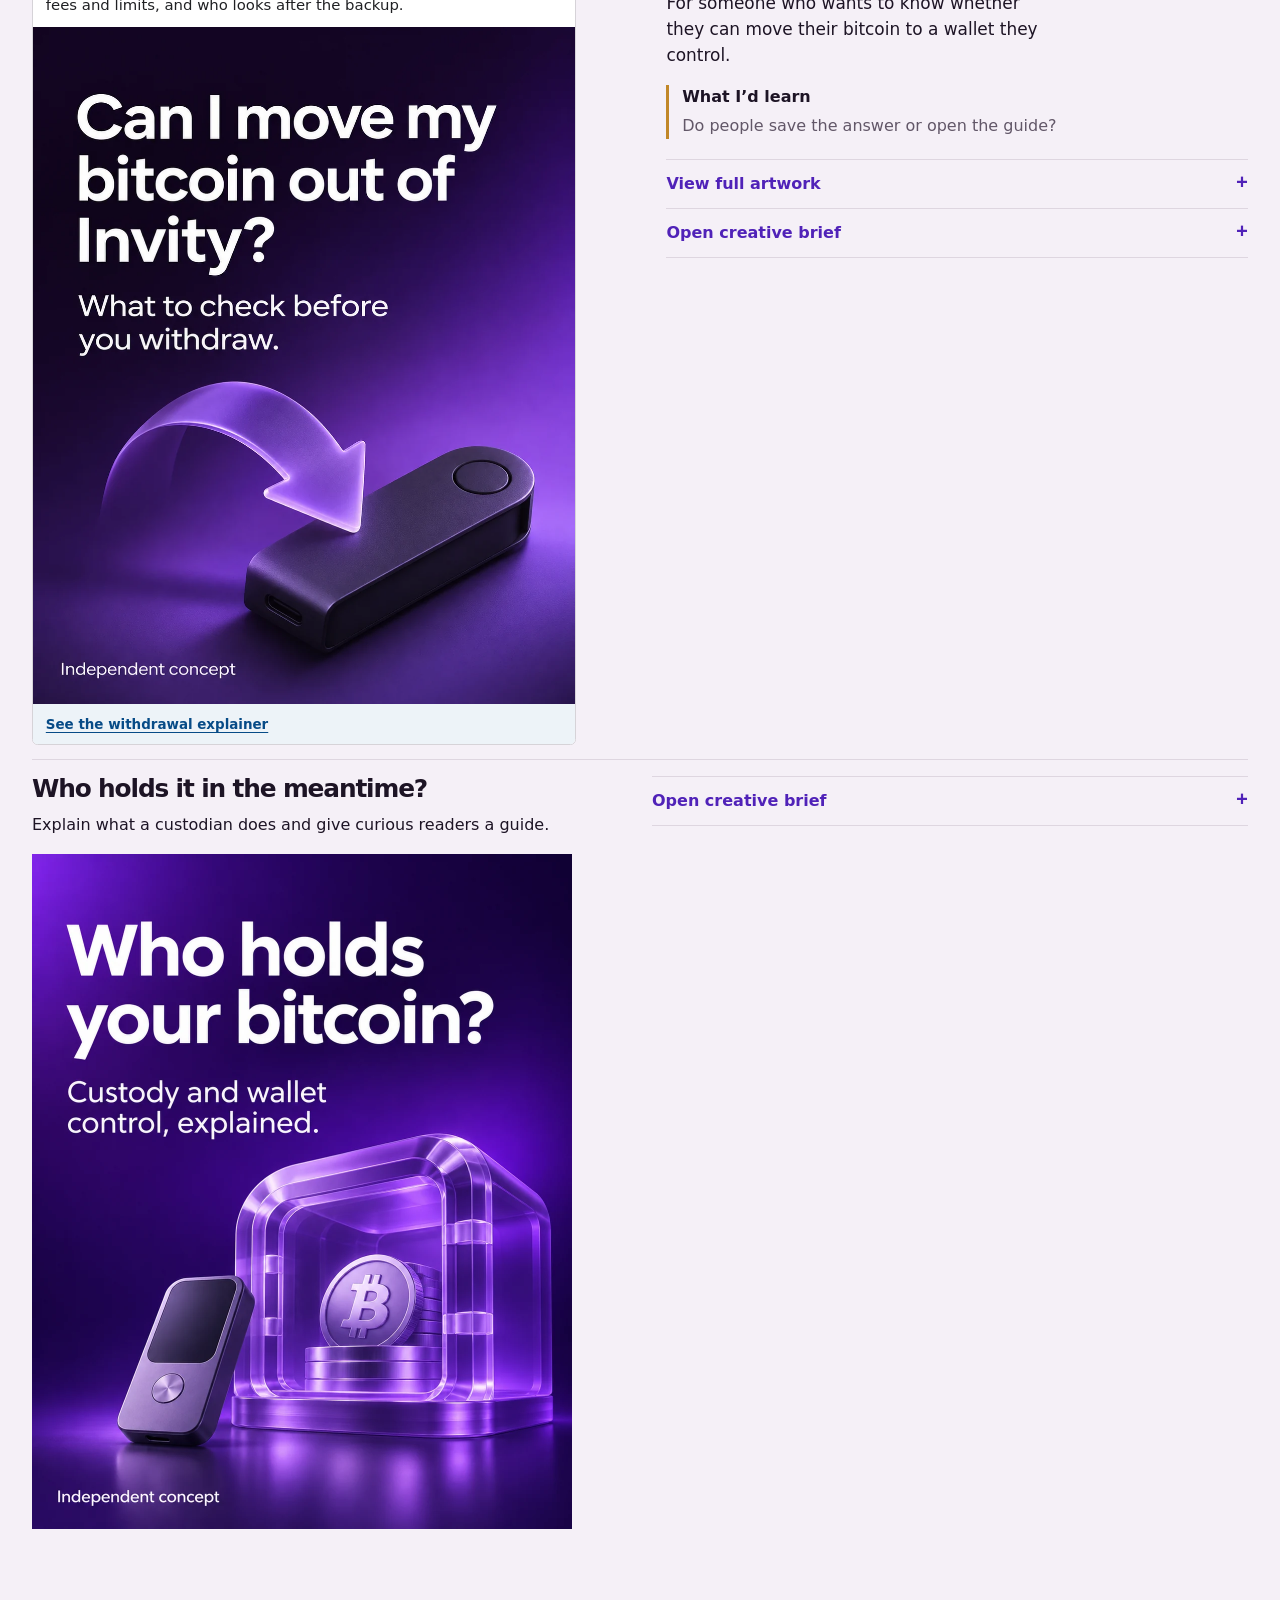
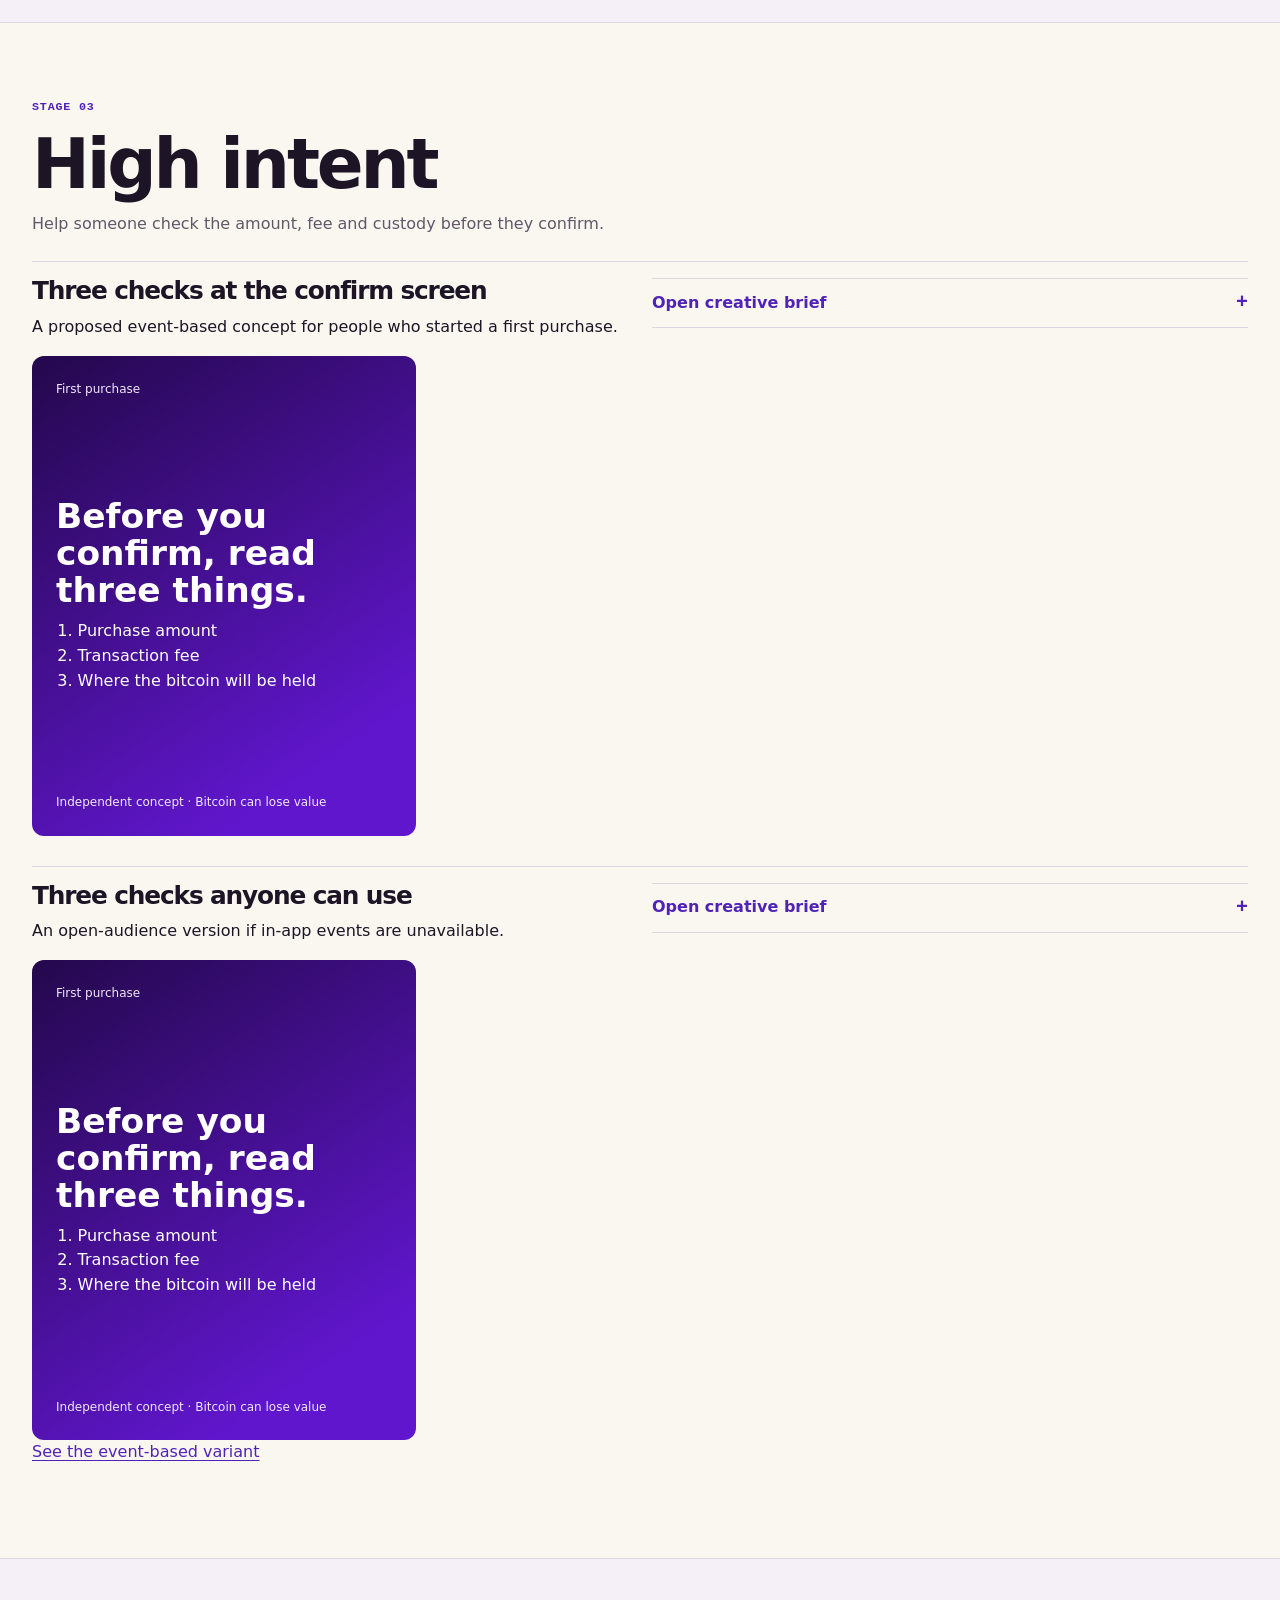
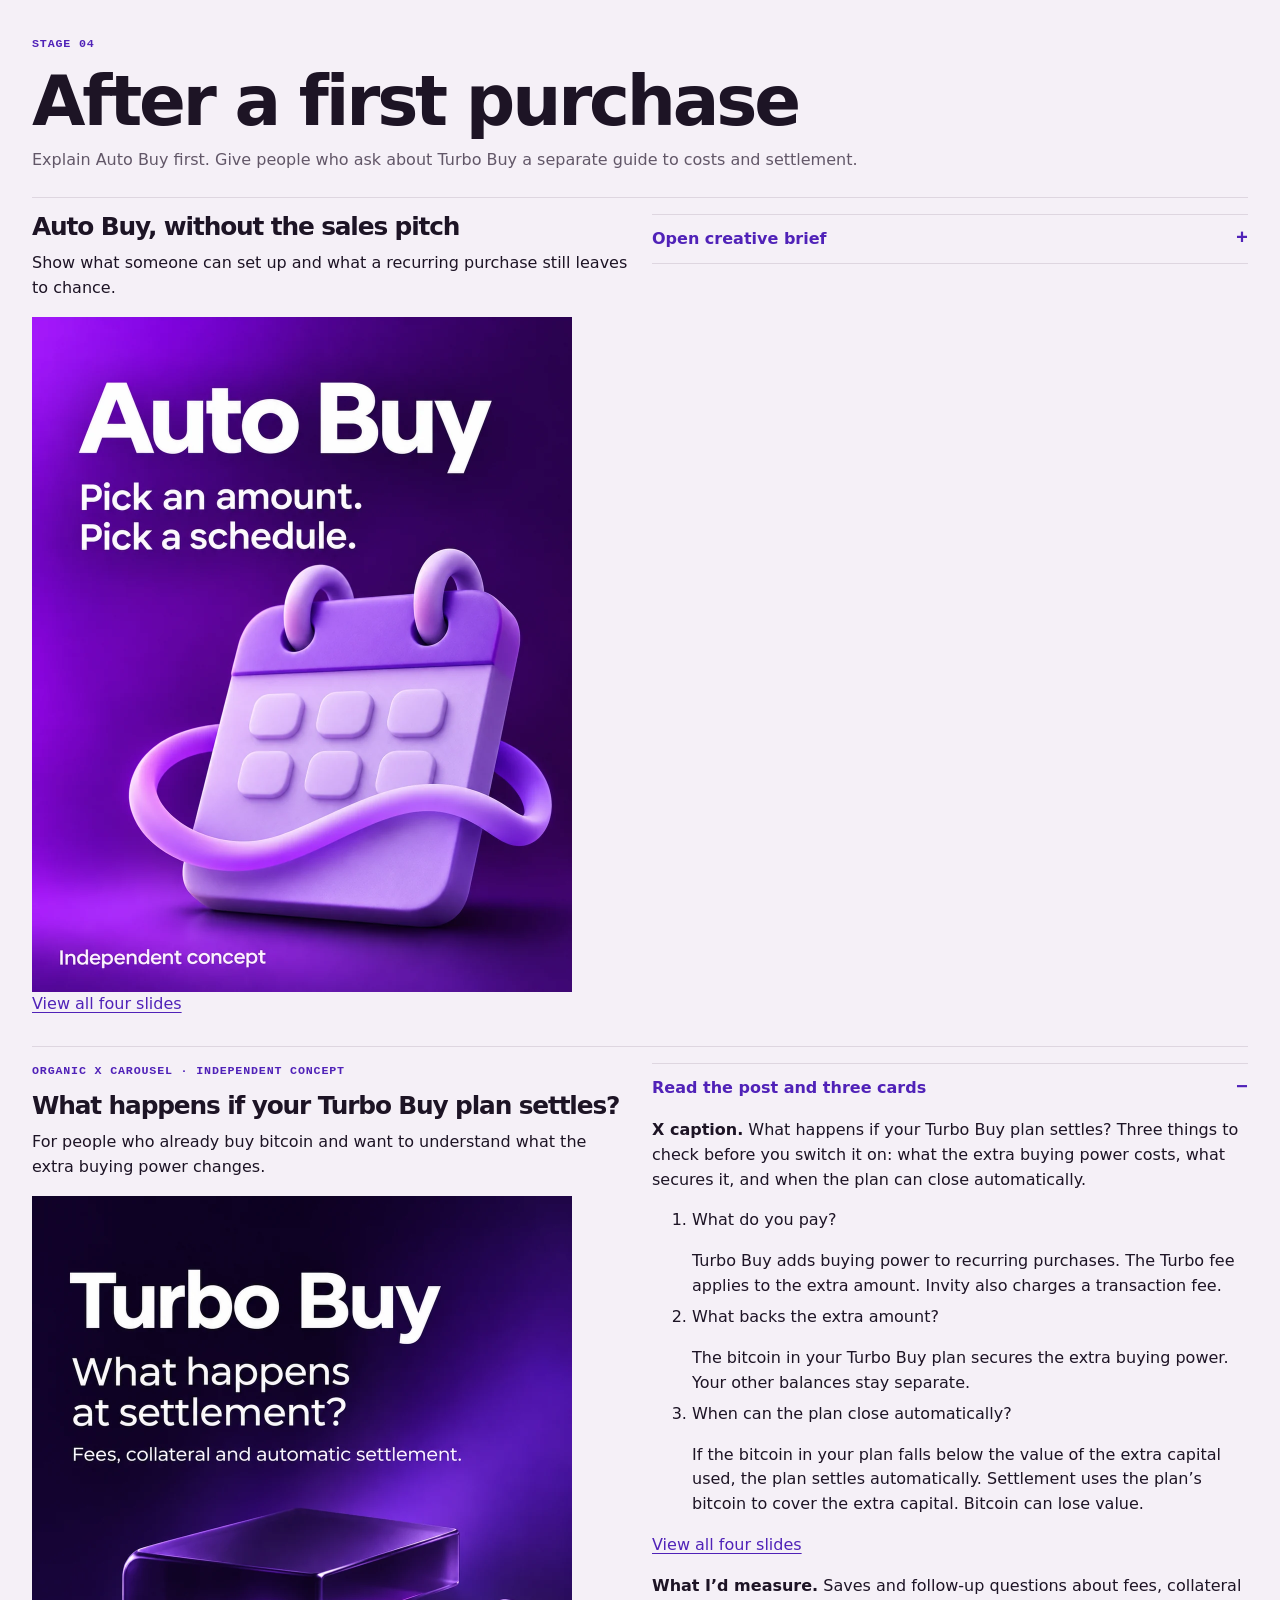
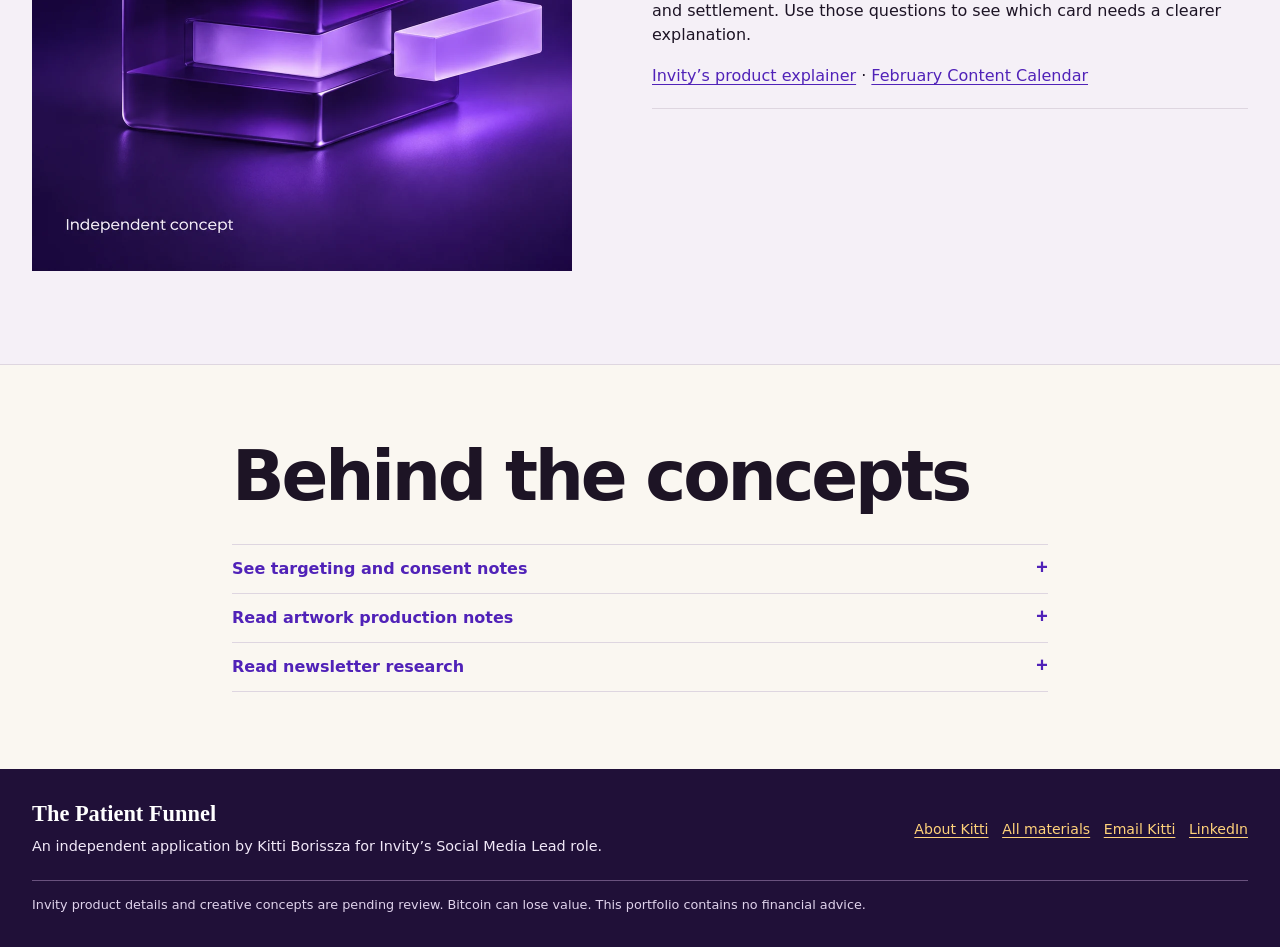
==== commit f7d0688b: "Build the Before you hit Buy fees concept in five formats (#11) Fees concept in the Ad Gallery picke" ====
--- a/ad-gallery.html
+++ b/ad-gallery.html
@@ -21,7 +21,9 @@
 <meta name="theme-color" content="#24084c">
 <link rel="icon" href="data:,">
 <link rel="stylesheet" href="styles.css">
+<link rel="stylesheet" href="fees-concept.css">
 <script src="interactions.js" defer></script>
+<script src="fees-concept.js" defer></script>
 
 <noscript><style>.feed-controls .tablist{display:none!important}</style></noscript>
 </head>
@@ -41,7 +43,7 @@
     <button class="cursor-interaction" type="button" data-work="wagmi" aria-pressed="false"><img data-image="wagmi" alt=""><b>WAGMI</b><small>GIF</small></button>
     <button class="cursor-interaction" type="button" data-work="sats" aria-pressed="false"><img data-image="sats" alt=""><b>Same sats</b><small>Static + copy</small></button>
     <button class="cursor-interaction" type="button" data-work="hodl" aria-pressed="false"><img data-image="hodl" alt=""><b>I AM HODLING</b><small>Static + copy</small></button>
-    <button class="cursor-interaction" type="button" data-work="fees" aria-pressed="false"><img data-image="fees" alt=""><b>First-buy fees</b><small>Video · 35 seconds</small></button>
+    <button class="cursor-interaction" type="button" data-work="fees" aria-pressed="false"><img data-image="fees" alt=""><b>Before you hit Buy</b><small>Carousel + Reel · 5 formats</small></button>
     <button class="cursor-interaction" type="button" id="carousel-autosend" data-work="autosend" aria-pressed="true"><img data-image="autosend" alt=""><b>Auto Send</b><small>Carousel · 5 slides</small></button>
     <button class="cursor-interaction" type="button" id="carousel-compare" data-work="compare" aria-pressed="false"><img data-image="compare" alt=""><b>The €100 test</b><small>Carousel · 5 slides</small></button>
     <button class="cursor-interaction" type="button" data-work="withdraw" aria-pressed="false"><img data-image="withdraw" alt=""><b>Withdrawal</b><small>Carousel · 6 slides</small></button>
@@ -70,6 +72,20 @@
     <section class="pf-stage" data-variant="LinkedIn" aria-label="LinkedIn post" hidden><article class="pf-frame pf-li"></article></section>
   </div>
 </section>
+<div class="iv-fees" id="fees-concept" hidden>
+  <div data-bh-stage></div>
+  <div class="bh-links"><a href="content-calendar.html#ex-walkthrough">See the first-buy walkthrough</a><a href="#ad-fees">Concept notes and original video brief</a></div>
+  <details class="disclosure bh-ai" id="fees-ai"><summary>How I’d make this with AI</summary><div class="detail-body">
+    <p>AI drafts the variants; I decide what runs. Here the decision is the hook. Switch it and the three outputs that open with it change together. The previews above follow the switch too. Both sets of outputs are prebuilt examples for this demo.</p>
+    <div class="bh-toggle" role="group" aria-label="Hook"><button type="button" class="cursor-interaction" data-bh-hook="original" aria-pressed="true">Before · Original hook</button><button type="button" class="cursor-interaction" data-bh-hook="alternate" aria-pressed="false">After · “What will your first Bitcoin purchase cost?”</button></div>
+    <div class="bh-outputs" id="fees-ai-outputs"></div>
+    <div class="bh-ai-notes">
+      <div><h3>Source brief</h3><dl><dt>Audience</dt><dd>People preparing for their first bitcoin purchase.</dd><dt>Message</dt><dd>Before confirming, check what you’ll pay and how much bitcoin you’ll receive.</dd><dt>CTA</dt><dd>See the first-buy walkthrough, to the existing walkthrough.</dd><dt>Rules</dt><dd>No invented prices, rates, fees or app screens. Every card says “Independent concept”.</dd></dl></div>
+      <div><h3>What AI does, what I do</h3><ol><li>AI drafts hook variants, crops for 4:5, 1:1, 7:8 and 9:16, the Reel timing and each platform’s copy from the brief.</li><li>I pick one decision to change and edit the copy.</li><li>Human review before anything ships: <strong>claims</strong> (no figures, “Bitcoin can lose value” wherever a purchase is suggested), <strong>layout</strong> (copy inside each platform’s safe zone, both fields legible on every crop), <strong>captions</strong> (every Reel line on screen, readable with sound off), <strong>CTA</strong> (same words and link in all five).</li></ol></div>
+      <div><h3>How I’d measure it</h3><ul><li><strong>Primary paid signal:</strong> walkthrough visits from each ad’s tracked link.</li><li><strong>Follow-up:</strong> first purchases, per market, only where consented attribution supports it.</li><li>Hook versions are compared on the same signal, never called on a small sample.</li></ul></div>
+    </div>
+  </div></details>
+</div>
   <noscript><ul>
     <li><a href="assets/wagmi-still-4x5.png">WAGMI artwork</a> · <a href="content-calendar.html#ex-wagmi">WAGMI script</a></li>
     <li><a href="assets/hodl-creative.webp">HODL artwork</a> · <a href="#ad-hodl">HODL creative brief</a></li>
@@ -105,8 +121,8 @@
 #invity-gallery-sample .iv-post{margin:auto;max-width:355px;background:var(--iv-surface);border:1px solid var(--iv-line);border-radius:14px;overflow:hidden}
 #invity-gallery-sample .iv-profile{display:flex;align-items:center;gap:.5rem;padding:.5rem .7rem}
 #invity-gallery-sample .iv-avatar{display:grid;place-items:center;background:#6016cc;color:#fff;width:32px;height:32px;border-radius:50%;font-size:.75rem;font-weight:700}
-#invity-gallery-sample figure{margin:0;aspect-ratio:4/5;position:relative;overflow:hidden;background:#291048}
-#invity-gallery-sample figure img{width:100%;height:100%;display:block;object-fit:contain}
+#invity-gallery-sample .iv-post figure{margin:0;aspect-ratio:4/5;position:relative;overflow:hidden;background:#291048}
+#invity-gallery-sample .iv-post figure img{width:100%;height:100%;display:block;object-fit:contain}
 #invity-gallery-sample .iv-slide{height:100%;display:flex;flex-direction:column;justify-content:space-between;padding:clamp(.85rem,4vw,1.35rem);background:#f1e8ff;color:#0f1018}
 #invity-gallery-sample .iv-slide.iv-purple{background:linear-gradient(146deg,#5214a5,#6916df 75%);color:white}
 #invity-gallery-sample .iv-chip{font-size:.67rem;letter-spacing:.075em;text-transform:uppercase;font-weight:650}
@@ -142,7 +158,6 @@
   const entries = {
     wagmi: {format:'Animated concept',caption:'The chart is red. Someone posts WAGMI. Four letters can keep you company. The price can still do its own thing.',alt:'WAGMI artwork about Bitcoin culture on a red day.'},
     sats: {format:'Static X post concept',caption:'Your sats can stay the same while their euro value moves. What do you pay attention to on a red day?',alt:'Same sats. Different day.'},
-    fees: {format:'First-purchase video concept',caption:'A first purchase, every screen. The walkthrough pauses on the quote so people can check the amount, the fee and where the bitcoin goes.',alt:'Read this screen before you buy.'},
     hodl: {format:'Static post concept',caption:'December 2013. Bitcoin was down. A typo in a forum post became one of Bitcoin’s most persistent memes.',alt:'I AM HODLING, with the date of the original 2013 forum post.'},
     autosend: {format:'Instagram carousel concept',caption:'From your stack to a wallet you control. Here’s what Auto Send does and what to check before enabling it.',alt:'From your stack to your wallet.',slides:[
       ['01 / 04','01','Choose the destination.','Use a Bitcoin address for a wallet you control. Review it before confirming.'],
@@ -182,7 +197,6 @@
   const briefs = {
     wagmi: 'content-calendar.html#ex-wagmi',
     hodl: '#ad-hodl',
-    fees: '#ad-fees',
     sats: '#brief-sats',
     autosend: '#brief-autosend',
     compare: '#brief-compare',
@@ -196,12 +210,28 @@
   const post = root.querySelector('.iv-post');
   const platformPreview = root.querySelector('#pf-social-preview');
   const formats = [...root.querySelectorAll('[data-format-key]')];
+  const feesView = root.querySelector('#fees-concept');
+  const formatLabels = {x:'X',fb:'Facebook',ig:'Instagram Reel',li:'LinkedIn',yt:'YouTube Short'};
+  const feesFormatLabels = {post:'Instagram carousel',x:'X image post',fb:'Facebook carousel',ig:'Instagram Reel',li:'LinkedIn document'};
   // The platform previews were written for a slightly different concept list.
   const toPlatformConcept = { autosend: 'keys', autobuy: 'routine' };
   const fromPlatformConcept = { keys: 'autosend', routine: 'autobuy' };
   let playing = false;
   let timer;
-  function render() {
+  function render(reveal = false) {
+    const fees = active === 'fees';
+    for (const button of selector) button.setAttribute('aria-pressed',String(button.dataset.work === active));
+    for (const button of formats) {
+      const key = button.dataset.formatKey;
+      button.hidden = fees && !feesFormatLabels[key];
+      button.textContent = fees ? feesFormatLabels[key] || '' : key === 'post' ? (entries[active].slides ? 'Carousel' : active === 'wagmi' ? 'Animation' : 'Artwork') : formatLabels[key];
+      button.setAttribute('aria-pressed', String(key === format));
+    }
+    feesView.hidden = !fees;
+    post.hidden = fees || format !== 'post';
+    platformPreview.hidden = fees || format === 'post';
+    feesConcept.render(fees && format, step, reveal);
+    if (fees) return;
     const entry = entries[active];
     const hasSlides = Boolean(entry.slides);
     const total = hasSlides ? entry.slides.length + 1 : 1;
@@ -216,11 +246,6 @@
     next.setAttribute('aria-disabled', String(step === total - 1));
     play.setAttribute('aria-pressed',String(playing));
     play.textContent = playing ? 'Stop WAGMI' : 'Play WAGMI';
-    for (const button of selector) button.setAttribute('aria-pressed',String(button.dataset.work === active));
-    formats[0].textContent = entry.slides ? 'Carousel' : active === 'wagmi' ? 'Animation' : 'Artwork';
-    for (const button of formats) button.setAttribute('aria-pressed', String(button.dataset.formatKey === format));
-    post.hidden = format !== 'post';
-    platformPreview.hidden = format === 'post';
     if (format !== 'post') renderPlatformPreview(toPlatformConcept[active] || active, format);
     if (!step) {
       target.innerHTML = '<img alt="' + entry.alt + '" src="' + assets[playing ? 'wagmiMotion' : active] + '">';
@@ -233,26 +258,29 @@
   function selectCreative(creative, slide, writeHistory = false, nextFormat = format) {
     clearTimeout(timer);
     active = creative;
-    format = nextFormat;
-    const total = (entries[creative].slides?.length ?? 0) + 1;
+    format = creative === 'fees' && nextFormat === 'yt' ? 'ig' : nextFormat;
+    const total = creative === 'fees' ? 4 : (entries[creative].slides?.length ?? 0) + 1;
     step = Math.max(0, Math.min(slide, total - 1));
     playing = false;
-    render();
+    render(writeHistory);
 
     if (writeHistory) {
       const hash = format === 'post' ? '#creative-' + active + '-' + (step + 1) : '#preview-' + (toPlatformConcept[active] || active) + '-' + format;
       if (location.hash !== hash) history.pushState(null, '', hash);
-      revealChange(format === 'post' ? target : platformPreview);
+      if (creative !== 'fees') revealChange(format === 'post' ? target : platformPreview);
     }
   }
 
   function restoreCreative(scroll = false) {
-    const match = /^#creative-(wagmi|sats|hodl|autosend|compare|withdraw|autobuy|turbo)-([1-6])$/.exec(location.hash);
+    const match = /^#creative-(wagmi|sats|hodl|fees|autosend|compare|withdraw|autobuy|turbo)-([1-6])$/.exec(location.hash);
+    const feesSection = ['#ad-fees', '#brief-fees', '#artwork-fees', '#ab-test', '#fees-ai'].includes(location.hash);
     const legacy = { '#carousel-autosend': 'autosend', '#carousel-compare': 'compare' };
+    const feesLegacy = { '#fees-feed-facebook': 'fb', '#fees-feed-linkedin': 'li' }[location.hash];
     const preview = /^#preview-(sats|wagmi|hodl|routine|fees|withdraw|compare|keys|turbo)-(x|fb|ig|li|yt)$/.exec(location.hash);
     if (preview) selectCreative(fromPlatformConcept[preview[1]] || preview[1], 0, false, preview[2]);
-    else selectCreative(match?.[1] || legacy[location.hash] || 'autosend', match ? Number(match[2]) - 1 : 0, false, 'post');
-    if ((match || preview) && scroll) root.scrollIntoView({ block: 'start' });
+    else if (feesLegacy) selectCreative('fees', 0, false, feesLegacy);
+    else selectCreative(match?.[1] || legacy[location.hash] || (feesSection ? 'fees' : 'autosend'), match ? Number(match[2]) - 1 : 0, false, 'post');
+    if ((match || preview || feesLegacy) && scroll) root.scrollIntoView({ block: 'start' });
   }
 
   for (const image of root.querySelectorAll('[data-image]')) image.src = assets[image.dataset.image];
@@ -261,7 +289,7 @@
   });
   for (const button of selector) button.addEventListener('click', () => {
     selectCreative(button.dataset.work, 0, true, 'post');
-    scrollToChange(post);
+    scrollToChange(button.dataset.work === 'fees' ? feesView : post);
   });
   prev.addEventListener('click', () => {
     if (step > 0) selectCreative(active, step - 1, true);
@@ -291,6 +319,7 @@
   }, {passive:true});
   root.querySelector('.iv-picker').hidden = false;
   root.querySelector('.iv-formats').hidden = false;
+  feesView.addEventListener('fees-card', event => selectCreative('fees', event.detail, true, 'post'));
   addEventListener('hashchange', () => restoreCreative(true));
   // The platform renderer is defined by the next script, so restore once the page has parsed.
   document.addEventListener('DOMContentLoaded', () => restoreCreative(true));
@@ -321,7 +350,6 @@
 #pf-social-preview .pf-original{display:block;width:100%;height:100%;position:absolute;inset:0;object-fit:contain}
 #pf-social-preview .pf-art.withdraw{background:#f6f1e8;color:#301948}
 #pf-social-preview .pf-art.hodl,#pf-social-preview .pf-art.wagmi{background:#1d0c38}
-#pf-social-preview .pf-art.fees{background:#441876}
 #pf-social-preview .pf-poster{display:flex;flex-direction:column;justify-content:center;gap:.28rem;padding:.85rem 1.1rem;position:relative;z-index:1}
 #pf-social-preview .pf-poster span{font-size:.69rem;letter-spacing:.075em;font-weight:650;text-transform:uppercase}
 #pf-social-preview .pf-poster b{font-family:Georgia,serif;font-size:clamp(1.62rem,6vw,2.42rem);font-weight:500;line-height:1.02;letter-spacing:-.035em}
@@ -392,14 +420,6 @@
       li: 'A short product explainer for people considering a recurring purchase. The storyboard covers amount, frequency and fees.',
       button: 'See how Auto Buy works', steps: 'Choose amount → choose schedule → review the quote and fee. Use approved app footage. Show that regular buying still carries price risk.'
     },
-    fees: {
-      phase: 'HIGH INTENT / FIRST BUY', title: 'See the fee screen', art: 'fees',
-      x: 'One screen I’d pause on before a first buy. Here’s what I’d check before tapping confirm.',
-      fb: 'Considering a first Invity purchase? See what to look for before you confirm, including the fee and how much bitcoin the quote delivers.',
-      video: 'A first purchase, every screen', ig: 'A first buy in 35 seconds. Pause on the number you’d actually check.',
-      li: 'What belongs in a first-purchase walkthrough? An honest look at the amount, fee, and what happens once you confirm.',
-      button: 'Watch the walkthrough', steps: 'Open on fees or custody → show the same purchase flow → hold on the confirm screen → explain where the BTC sits. This is a storyboard.', link: 'https://www.invity.io/blog/buying-your-first-bitcoin-with-invity-2'
-    },
     withdraw: {
       phase: 'ENGAGED / CUSTODY', title: 'Can I move it out?', sub: 'See the path to a wallet you control.', mark: '→',
       x: 'What happens after the buy? Here’s the path from your app balance to a wallet you control.',
@@ -434,7 +454,6 @@
     }
   };
   const media = {
-    fees: 'assets/fees-creative.webp',
     hodl: 'assets/hodl-creative.webp',
     wagmi: 'assets/wagmi-still-4x5.png',
     sats: 'assets/same-sats-creative.webp',
@@ -456,7 +475,6 @@
     wagmi: 'content-calendar.html#ex-wagmi',
     hodl: '#ad-hodl',
     routine: '#ad-autobuy',
-    fees: 'content-calendar.html#ex-walkthrough',
     withdraw: 'content-calendar.html#ex-withdraw',
     compare: '#brief-compare',
     keys: '#carousel-autosend',
@@ -500,19 +518,10 @@
 </div>
 <nav class="wrap jump-links" aria-label="Funnel stages"><a href="#cold"><span>01</span> Cold</a><a href="#engaged"><span>02</span> Engaged</a><a href="#intent"><span>03</span> High intent</a><a href="#after"><span>04</span> After a first purchase</a></nav><section class="section-band gallery-stage" id="cold"><div class="wrap"><div class="stage-head"><p class="eyebrow">Stage 01</p><h2 id="cold-h">Cold</h2><p>Earn a first watch with a practical question or a piece of Bitcoin culture.</p></div>
 <article class="gallery-item" id="ad-fees"><div class="concept-showcase">
-      <div class="concept-feed"><div class="feed-controls"><span class="eyebrow">Concept preview</span><div class="tablist" role="tablist" aria-label="First purchase / fees platforms"><button type="button" id="fees-tab-facebook" role="tab" aria-controls="fees-feed-facebook" aria-selected="true" tabindex="0">Facebook</button><button type="button" id="fees-tab-linkedin" role="tab" aria-controls="fees-feed-linkedin" aria-selected="false" tabindex="-1">LinkedIn</button></div></div><div class="feed feed-facebook" id="fees-feed-facebook" role="tabpanel" aria-labelledby="fees-tab-facebook">
-          <div class="feed-profile"><span class="feed-avatar" aria-hidden="true">PF</span><div><strong>The Patient Funnel</strong><small>Independent creative</small></div></div>
-          <p class="feed-caption">Thinking about a first bitcoin purchase? Start with the screen you can still walk away from.<br><br>Here’s what to look for before you confirm: the amount, the fee and where the bitcoin goes. Bitcoin can lose value.</p>
-          <img src="assets/fees-creative.webp" width="1080" height="1350" alt="A floating receipt beside a phone silhouette. Read this screen before you buy.">
-          <div class="feed-action"><a href="content-calendar.html#ex-walkthrough">See the walkthrough</a></div>
-        </div><div class="feed feed-linkedin" id="fees-feed-linkedin" role="tabpanel" aria-labelledby="fees-tab-linkedin">
-          <div class="feed-profile"><span class="feed-avatar" aria-hidden="true">PF</span><div><strong>The Patient Funnel</strong><small>Independent creative</small></div></div>
-          <p class="feed-caption">A first bitcoin purchase has a screen worth slowing down for: the one before you confirm.<br><br>In this walkthrough I’d pause on the amount and fee, then show where the bitcoin goes. It’s a practical checklist for anyone weighing a first purchase. Bitcoin can lose value.</p>
-          <img src="assets/fees-creative.webp" width="1080" height="1350" alt="A floating receipt beside a phone silhouette. Read this screen before you buy." loading="lazy">
-          <div class="feed-action"><a href="content-calendar.html#ex-walkthrough">Read the 35-second script</a></div>
-        </div></div>
-      <div class="concept-info"><p class="eyebrow">Artwork 01 / 03</p><h3>First purchase / fees</h3><p class="concept-desc">For someone considering a first buy who wants to see the total before tapping confirm.</p><div class="learn-note"><b>What I’d learn</b><p>Does showing the fee screen up front keep people watching?</p></div>
-      <div class="concept-links"><details class="disclosure" id="artwork-fees"><summary>View full artwork</summary><div class="detail-body"><figure class="full-art"><img src="assets/fees-creative.webp" width="1080" height="1350" alt="A floating receipt beside a phone silhouette. Read this screen before you buy." loading="lazy"><figcaption>Original 1080 × 1350 artwork. <a href="assets/fees-creative.webp">Open original image</a></figcaption></figure></div></details><details class="disclosure" id="brief-fees"><summary>Open creative brief</summary><div class="detail-body"><div class="creative">
+      <div class="concept-feed"><p class="eyebrow">Concept preview</p><a class="bh-cover-link" href="#creative-fees-1"><span data-bh-cover><img src="assets/fees-creative.webp" width="1080" height="1350" alt="A floating receipt beside a phone silhouette. Read this screen before you buy."></span>Open the carousel and its four platform versions</a></div>
+      <div class="concept-info"><p class="eyebrow">Artwork 01 / 03</p><h3>Before you hit Buy</h3><p class="concept-desc">For someone preparing a first purchase: check what you’ll pay and how much bitcoin you’ll receive before you confirm. One four-card master, adapted for five placements.</p><div class="learn-note"><b>What I’d learn</b><p>Do the two checks send people to the first-buy walkthrough?</p></div>
+      <ul class="bh-format-links" aria-label="Formats"><li><a href="#creative-fees-1">Instagram carousel</a></li><li><a href="#preview-fees-ig">Instagram Reel</a></li><li><a href="#preview-fees-fb">Facebook carousel</a></li><li><a href="#preview-fees-li">LinkedIn document</a></li><li><a href="#preview-fees-x">X image post</a></li><li><a href="#fees-ai">How I’d make it with AI</a></li></ul>
+      <div class="concept-links"><details class="disclosure" id="artwork-fees"><summary>View full artwork</summary><div class="detail-body"><figure class="full-art"><img src="assets/fees-creative.webp" width="1080" height="1350" alt="A floating receipt beside a phone silhouette. Read this screen before you buy." loading="lazy"><figcaption>Original 1080 × 1350 artwork. <a href="assets/fees-creative.webp">Open original image</a></figcaption></figure></div></details><details class="disclosure" id="brief-fees"><summary>Original video brief</summary><div class="detail-body"><div class="creative">
 <p class="headline">This is the screen to actually read.</p>
 <p class="copy">What you’ll pay, before you tap anything. A first bitcoin purchase, every screen, including the fee line. Bitcoin can lose value. Make sure you understand the risks before deciding whether to buy.</p>
 </div><p class="row"><span class="k">Who it is for.</span> People who know roughly what bitcoin is and have not engaged with Invity — a proposed cold audience, not an existing one. This is one half of a pair, not a test to run in every market at once.</p><p class="row"><span class="k">What we want to learn.</span> Whether a fees-first opening holds attention past the hook and the fee screen, and what questions people ask. First purchases from tracked links come second, and only once the sample can support a comparison.</p><p class="row"><span class="k">Audience signal.</span> People who know roughly what bitcoin is and have not engaged with Invity. Broad interest prospecting, or a lookalike built later from viewers of the walkthrough — both are proposed, not existing Invity audiences.</p><p class="row"><span class="k">The hesitation.</span> What will it actually cost me to buy, and will I see that before I’m committed?</p><p class="row"><span class="k">Call to action.</span> Watch the walkthrough</p><p class="row"><span class="k">Destination.</span> The 35-second film, or a page that also says, plainly, who holds the bitcoin afterwards and that it can be withdrawn. The film should be able to stand alone if the click never happens.</p><p class="row"><span class="k">Visual.</span> Typographic 4:5 still with the headline, until an approved recording exists. When it does, a single still from the fee line — a real screen, never a reconstructed one — can replace the typography as the cover. A typographic mock-up is on this page.</p><p class="row"><span class="k">Placement.</span> Reels and Shorts first, with the same opening as a 4:5 feed still. This is half of the only genuine A/B test in the gallery.</p><p class="row"><span class="k">Main success metric.</span> Watch time past the hook, and past the fee screen, plus the questions people ask. First purchases from tracked links come second, per market, and only once the sample can support a comparison — never a winner on a small sample.</p><p class="row"><span class="k">Why this stage.</span> Fees are one practical question a first-time buyer may have. Leading with them is a way to be useful before anyone has a reason to trust the brand.</p><p class="row"><a href="content-calendar.html#n24">Organic version in the Content Calendar</a> · <a href="#ab-test">How the A/B pair is measured</a></p></div></details></div>
--- a/fees-concept.css
+++ b/fees-concept.css
@@ -0,0 +1,109 @@
+.bh-card{--art-size:cover;--art-pos:center;container-type:inline-size;position:relative;isolation:isolate;overflow:hidden;aspect-ratio:4/5;background:#1d0a3d;color:#fff;font-family:"TT Hoves Pro",system-ui,sans-serif;text-align:left}
+.bh-in{position:absolute;inset:0;display:flex;flex-direction:column;gap:2.6cqi;padding:7cqi}
+.bh-card.bh-tall{aspect-ratio:9/16}
+.bh-tall .bh-in{padding:10cqi 8cqi}
+.bh-card.bh-square{aspect-ratio:1}
+.bh-square .bh-in{gap:2cqi;padding:6cqi}
+.bh-card.bh-half{aspect-ratio:7/8}
+.bh-art{position:absolute;inset:0;z-index:-1;background:var(--art) var(--art-pos)/var(--art-size) no-repeat #1d0a3d;scale:calc(1 + var(--p,0) * .08);transform-origin:70% 70%}
+.bh-art::after{content:"";position:absolute;inset:0;background:linear-gradient(180deg,#1a0838 0%,#1a0838f2 34%,#1a083800 60%,#1a083800 74%,#1a0838f2 92%)}
+.bh-has-quote .bh-art{opacity:.55}
+.bh-light{background:#f1e8ff;color:#24084c}
+.bh-chip{font-size:3.3cqi;letter-spacing:.07em;text-transform:uppercase;font-weight:650;color:#e4d3ff}
+.bh-light .bh-chip{color:#5614b9}
+.bh-h{margin:0;font-size:9.6cqi;line-height:1.03;letter-spacing:-.035em;font-weight:720;max-width:15ch;text-wrap:balance}
+.bh-tall .bh-h{font-size:11cqi}
+.bh-half .bh-h{font-size:9cqi}
+.bh-body{margin:0;font-size:4.4cqi;line-height:1.3;max-width:30ch;color:#efe6ff}
+.bh-light .bh-body{color:#3d2a5c}
+.bh-tall .bh-body{font-size:5.4cqi}
+.bh-quote{margin-top:auto;align-self:flex-end;width:70%;display:flex;flex-direction:column;gap:1.8cqi;padding:3.4cqi;border-radius:3.4cqi;background:#f8f3ff;color:#24084c;box-shadow:0 3cqi 8cqi #0d031f66}
+.bh-square .bh-quote{width:56%}
+.bh-square .bh-q-title,.bh-square .bh-q-confirm{display:none}
+.bh-tall .bh-quote{width:86%;align-self:center;margin-block:auto}
+.bh-half .bh-quote{width:100%}
+.bh-quote>*{flex:none}
+.bh-q-title{font-size:2.8cqi;font-weight:700;letter-spacing:.06em;text-transform:uppercase;color:#6a5a83}
+.bh-field{display:grid;gap:1.2cqi;padding:2cqi 2.6cqi;border-radius:2cqi;border:.5cqi solid #e2d6f3;background:#fff;transition:opacity .3s,scale .3s}
+.bh-field span{font-size:3.2cqi;font-weight:650}
+.bh-field i{display:block;height:3cqi;width:62%;border-radius:99px;background:#d9c9f2}
+.bh-quote[data-focus] .bh-field{opacity:.42}
+.bh-quote[data-focus~=pay] [data-field=pay],.bh-quote[data-focus~=receive] [data-field=receive]{opacity:1;border-color:#781cff;background:#f3eaff;scale:1.04}
+.bh-quote[data-focus~=pay] [data-field=pay] i,.bh-quote[data-focus~=receive] [data-field=receive] i{background:#781cff}
+.bh-q-confirm{padding:1.6cqi;border-radius:99px;background:#24084c;color:#fff;text-align:center;font-size:3.2cqi;font-weight:650}
+.bh-note{font-size:2.4cqi;color:#6a5a83;text-align:center}
+.bh-half .bh-note,.bh-square .bh-note,.bh-in:has(.bh-cta) .bh-note{display:none}
+.bh-cta{align-self:flex-start;margin-top:auto;padding:2.6cqi 4cqi;border-radius:99px;background:#fff;color:#5013ab;font-size:4cqi;font-weight:700;text-decoration:none}
+a.bh-cta{display:inline-flex;align-items:center;min-height:44px}
+.bh-light .bh-cta{background:#5614b9;color:#fff}
+.bh-has-quote .bh-cta{margin-top:0}
+.bh-tall .bh-cta{align-self:center;font-size:4.6cqi}
+
+#fees-concept .bh-frame{max-width:420px;margin:0 auto;background:var(--iv-surface);color:var(--iv-text);border:1px solid var(--iv-line);border-radius:14px;overflow:hidden}
+#fees-concept .bh-reelframe{max-width:320px}
+.bh-head{display:flex;align-items:center;gap:.5rem;padding:.55rem .75rem}
+.bh-head b{display:block;font-size:.85rem}
+.bh-avatar{display:grid;place-items:center;flex:0 0 32px;height:32px;border-radius:50%;background:#6016cc;color:#fff;font-size:.72rem;font-weight:700}
+.bh-square-avatar{border-radius:4px}
+.bh-text{margin:0;padding:.35rem .75rem .7rem;font-size:.85rem;line-height:1.42;white-space:pre-line;overflow-wrap:anywhere}
+.bh-text b{margin-right:.3rem}
+.bh-viewport{position:relative;display:flex;gap:var(--gap,0px);overflow-x:auto;scroll-snap-type:x mandatory;scrollbar-width:none;overscroll-behavior-x:contain}
+.bh-viewport::-webkit-scrollbar{display:none}
+.bh-viewport:focus-visible{outline-offset:-3px}
+.bh-slide{flex:0 0 100%;min-width:0;scroll-snap-align:start}
+#fees-concept .bh-controls{border-top:1px solid var(--iv-line)}
+.bh-ctabar{display:flex;align-items:center;justify-content:space-between;min-height:44px;padding:0 .75rem;border-bottom:1px solid var(--iv-line);color:var(--iv-action);font-size:.85rem;font-weight:650;text-decoration:none}
+.bh-fb .bh-viewport{--gap:.5rem;padding:0 .75rem .2rem;scroll-padding-inline:.75rem}
+.bh-fb .bh-slide{flex-basis:84%;border:1px solid var(--iv-line);border-radius:8px;overflow:hidden}
+.bh-fb-foot{display:grid;gap:.3rem;padding:.5rem .6rem;background:#f0f2f5;font-size:.8rem}
+.bh-fb-foot a{display:inline-flex;align-items:center;justify-content:center;min-height:44px;padding:0 .6rem;border-radius:6px;background:#e4e6eb;color:#1e3258;font-weight:650;text-decoration:none}
+.bh-doc-title{display:flex;justify-content:space-between;gap:.5rem;padding:.45rem .75rem;background:#1d2226;color:#fff;font-size:.78rem}
+.bh-doc-title span{color:#c9d1d9}
+.bh-pair{display:grid;grid-template-columns:1fr 1fr;gap:2px;margin:0 .75rem .6rem;border-radius:14px;overflow:hidden}
+.bh-reply{margin:0 .75rem .75rem;padding-left:.6rem;border-left:2px solid var(--iv-line)}
+.bh-reply .bh-head,.bh-reply .bh-text{padding-inline:.25rem}
+.bh-linkcard{display:grid;gap:.15rem;min-height:44px;margin:0 .25rem;padding:.55rem .7rem;border:1px solid var(--iv-line);border-radius:12px;color:var(--iv-text);text-decoration:none}
+.bh-linkcard small{font-size:.72rem}
+.bh-linkcard b{font-size:.88rem}
+.bh-screen{position:relative;aspect-ratio:9/16;background:#1d0a3d;overflow:hidden}
+.bh-scene{position:absolute;inset:0;opacity:0;transition:opacity .35s}
+.bh-scene.is-on{opacity:1}
+.bh-scene .bh-card{height:100%}
+.bh-badge{position:absolute;right:.6rem;bottom:.6rem;padding:.25rem .45rem;border-radius:5px;background:#1d142cd9;color:#fff;font-size:.72rem;transition:opacity .2s}
+.bh-screen:not([data-state=poster]) .bh-badge{opacity:0}
+#fees-concept .bh-player{gap:.6rem}
+#fees-concept .bh-player button{min-width:6.2rem}
+.bh-progress{flex:1;height:6px;border-radius:99px;background:var(--iv-line);overflow:hidden}
+.bh-progress i{display:block;height:100%;width:0;background:var(--iv-action)}
+.bh-frames{display:grid;grid-template-columns:1fr 1fr;gap:.5rem;padding:0 .75rem .75rem}
+.bh-frames figure{margin:0}
+.bh-frames figcaption{font-size:.72rem;color:var(--iv-muted);margin-bottom:.2rem}
+@media(prefers-reduced-motion:reduce){.bh-art{scale:none}.bh-scene,.bh-field,.bh-badge{transition:none}}
+
+.bh-links{display:flex;justify-content:center;flex-wrap:wrap;gap:.2rem 1.2rem;margin-top:.4rem;font-size:.85rem}
+.bh-links a{display:inline-flex;align-items:center;min-height:44px;color:var(--iv-action)}
+.bh-ai{max-width:52rem;margin:1rem auto 0}
+.bh-ai h3{font-size:1.15rem;margin:1.2rem 0 .4rem;letter-spacing:-.02em}
+.bh-toggle{display:flex;flex-wrap:wrap;gap:.35rem;margin:.6rem 0 .8rem}
+#invity-gallery-sample .bh-toggle button{min-height:44px;padding:.45rem .8rem;border:1px solid var(--iv-line);border-radius:999px;background:var(--iv-surface);color:var(--iv-text);font-size:.85rem;font-weight:650;text-align:left}
+#invity-gallery-sample .bh-toggle button[aria-pressed=true]{background:var(--iv-action);border-color:var(--iv-action);color:#fff}
+.bh-outputs{display:grid;grid-template-columns:repeat(auto-fit,minmax(min(100%,13rem),1fr));gap:1rem .75rem}
+.bh-output{display:grid;grid-row:span 3;grid-template-rows:subgrid;row-gap:.4rem;margin:0;min-width:0}
+.bh-output figcaption{font-size:.8rem;font-weight:650}
+.bh-output>small{color:var(--iv-muted);font-size:.72rem}
+.bh-mini{height:15rem;display:flex;justify-content:center}
+.bh-mini .bh-card{height:100%;width:auto;border-radius:8px}
+.bh-xcopy{margin:0;padding:.7rem .8rem;border:1px solid var(--iv-line);border-radius:12px;background:var(--iv-surface);font-size:.84rem;line-height:1.42;white-space:pre-line}
+.bh-ai-notes{display:grid;grid-template-columns:repeat(auto-fit,minmax(min(100%,15rem),1fr));gap:0 1.5rem}
+.bh-ai-notes>div{display:grid;grid-row:span 2;grid-template-rows:subgrid}
+.bh-ai dl{margin:0;font-size:.88rem}
+.bh-ai dt{font-weight:700}
+.bh-ai dd{margin:0 0 .45rem}
+.bh-ai ul,.bh-ai ol{margin:0;padding-left:1.2rem;font-size:.88rem}
+
+.bh-cover-link{display:grid;gap:.6rem;max-width:24rem;color:var(--purple);font-weight:700;text-decoration:none;transition:scale 200ms cubic-bezier(0.2,0,0,1)}
+.bh-cover-link .bh-card{font-weight:400}
+.bh-cover-link .bh-card,.bh-cover-link img{border-radius:.5rem;width:100%;height:auto;display:flex}
+@media(hover:hover){.bh-cover-link:hover{scale:1.02}}
+.bh-format-links{display:flex;flex-wrap:wrap;gap:.1rem .9rem;margin:.6rem 0 0;padding:0;list-style:none;font-size:.9rem}
+.bh-format-links a{display:inline-flex;align-items:center;min-height:44px}
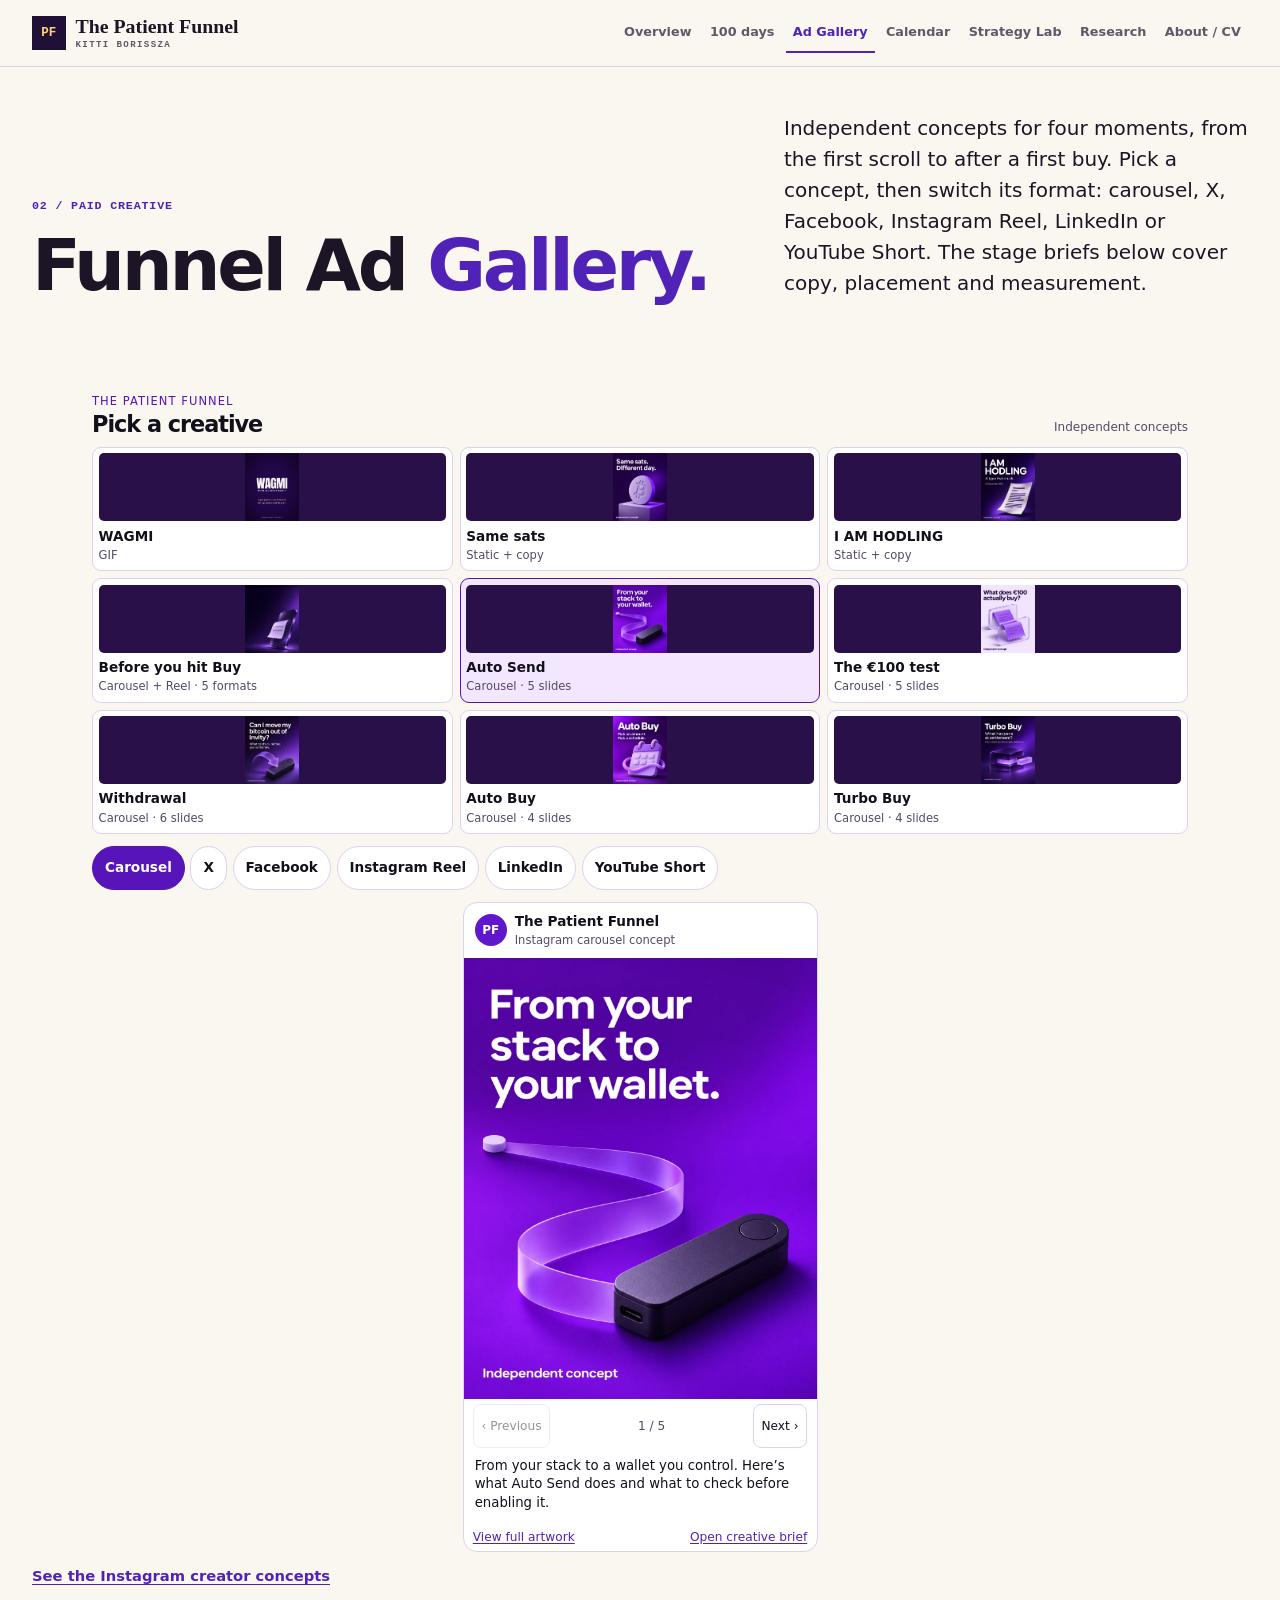
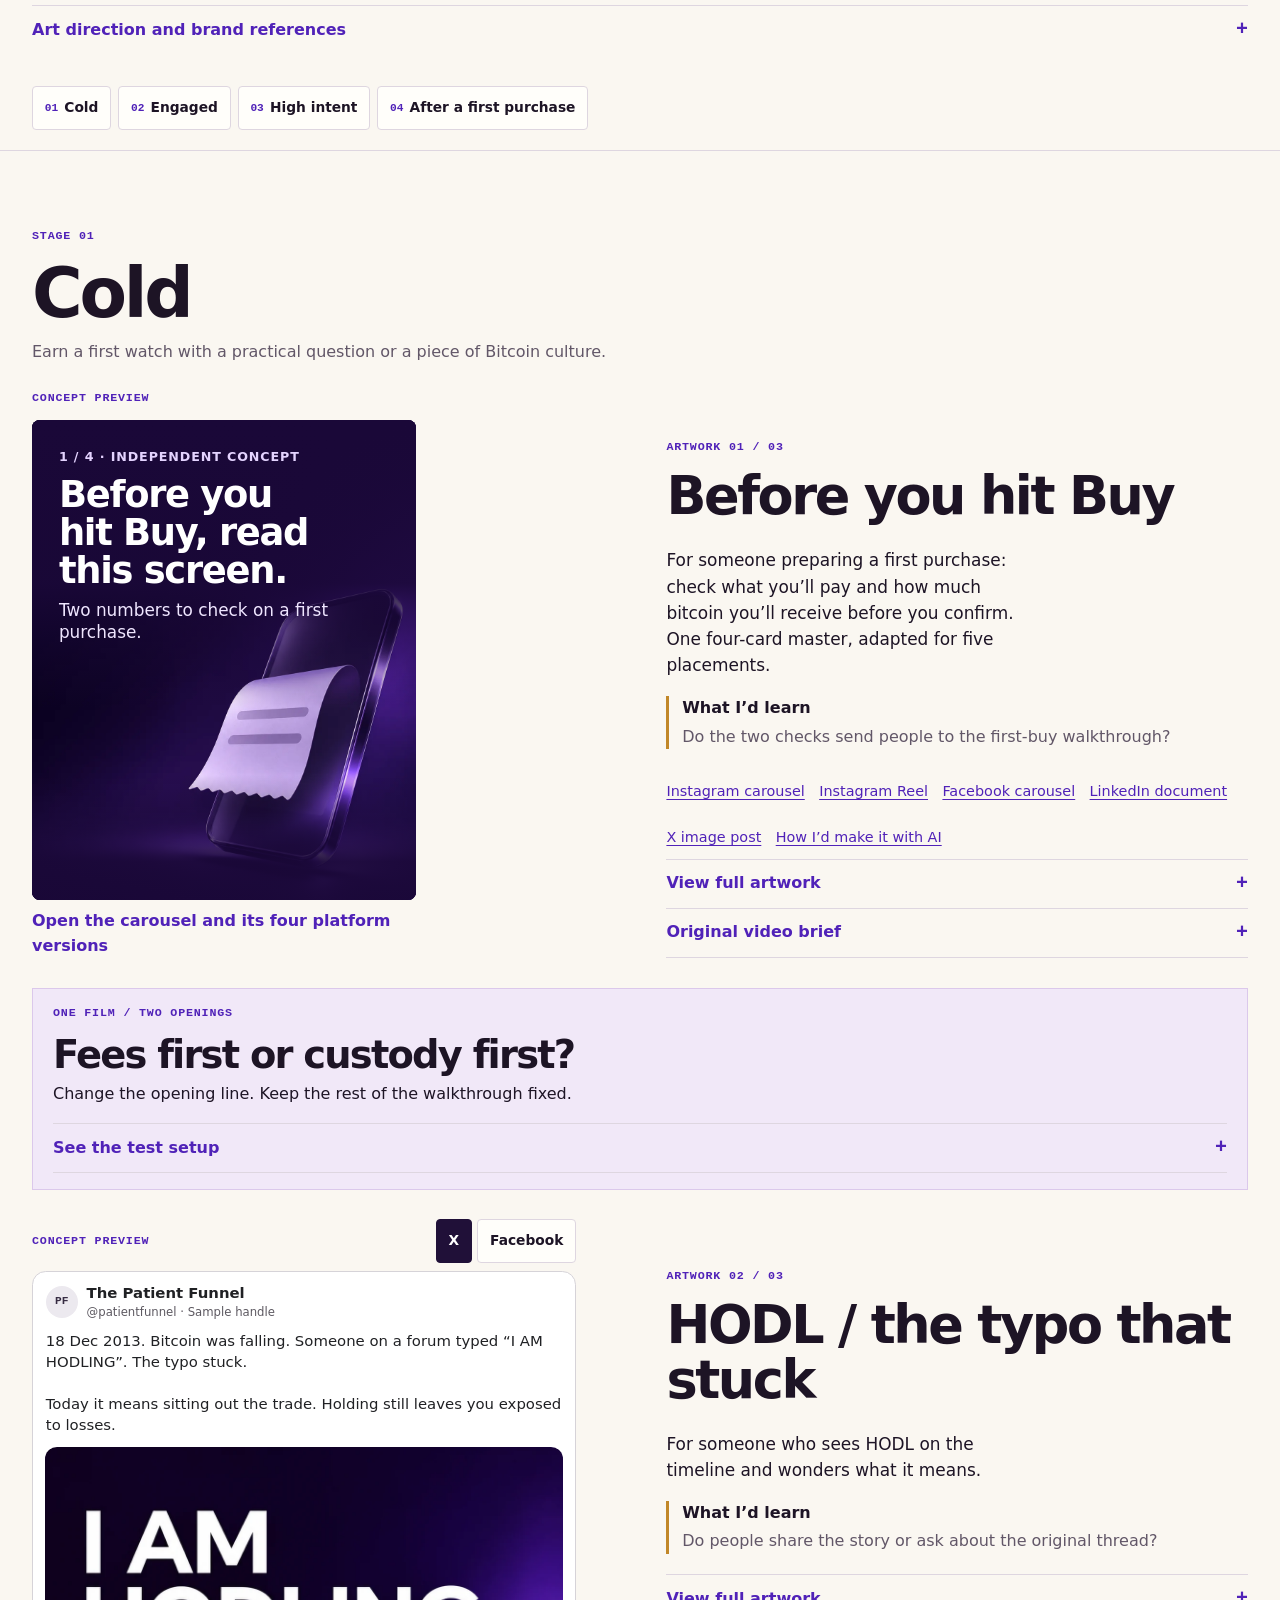
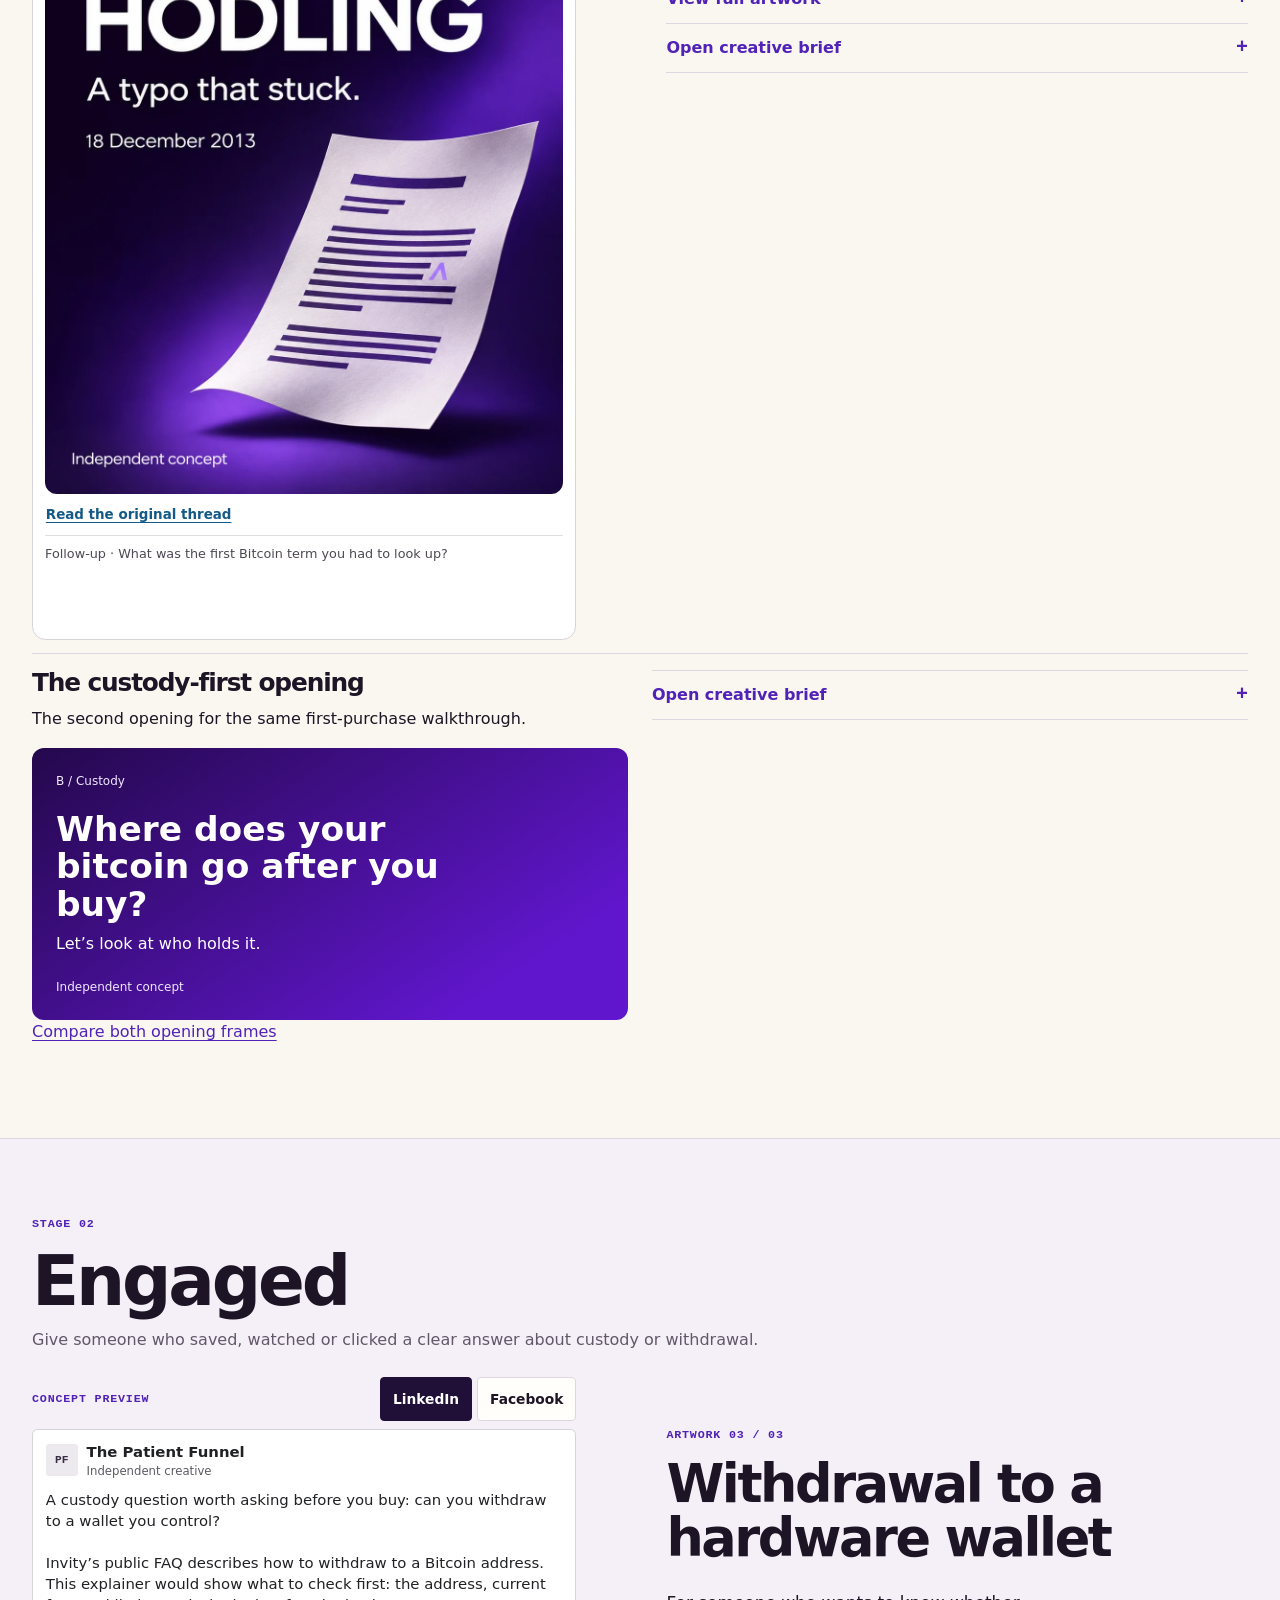
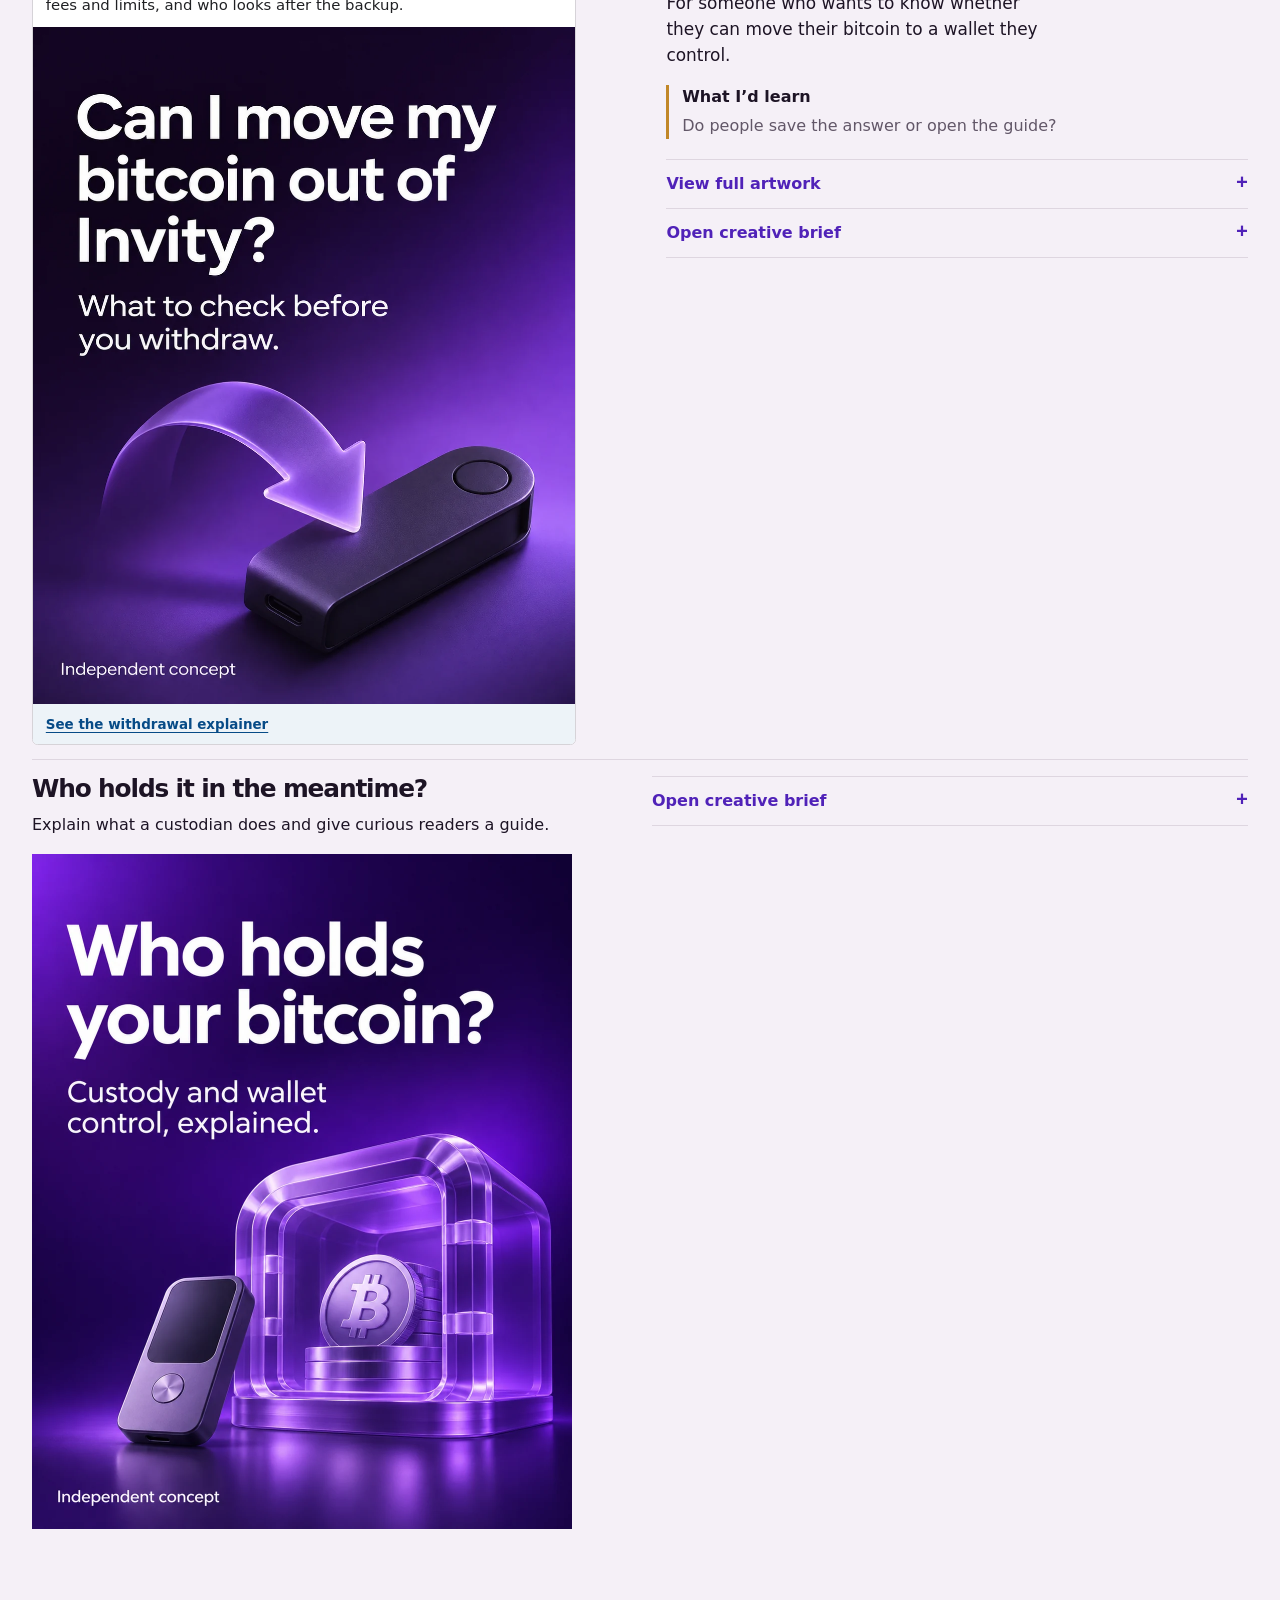
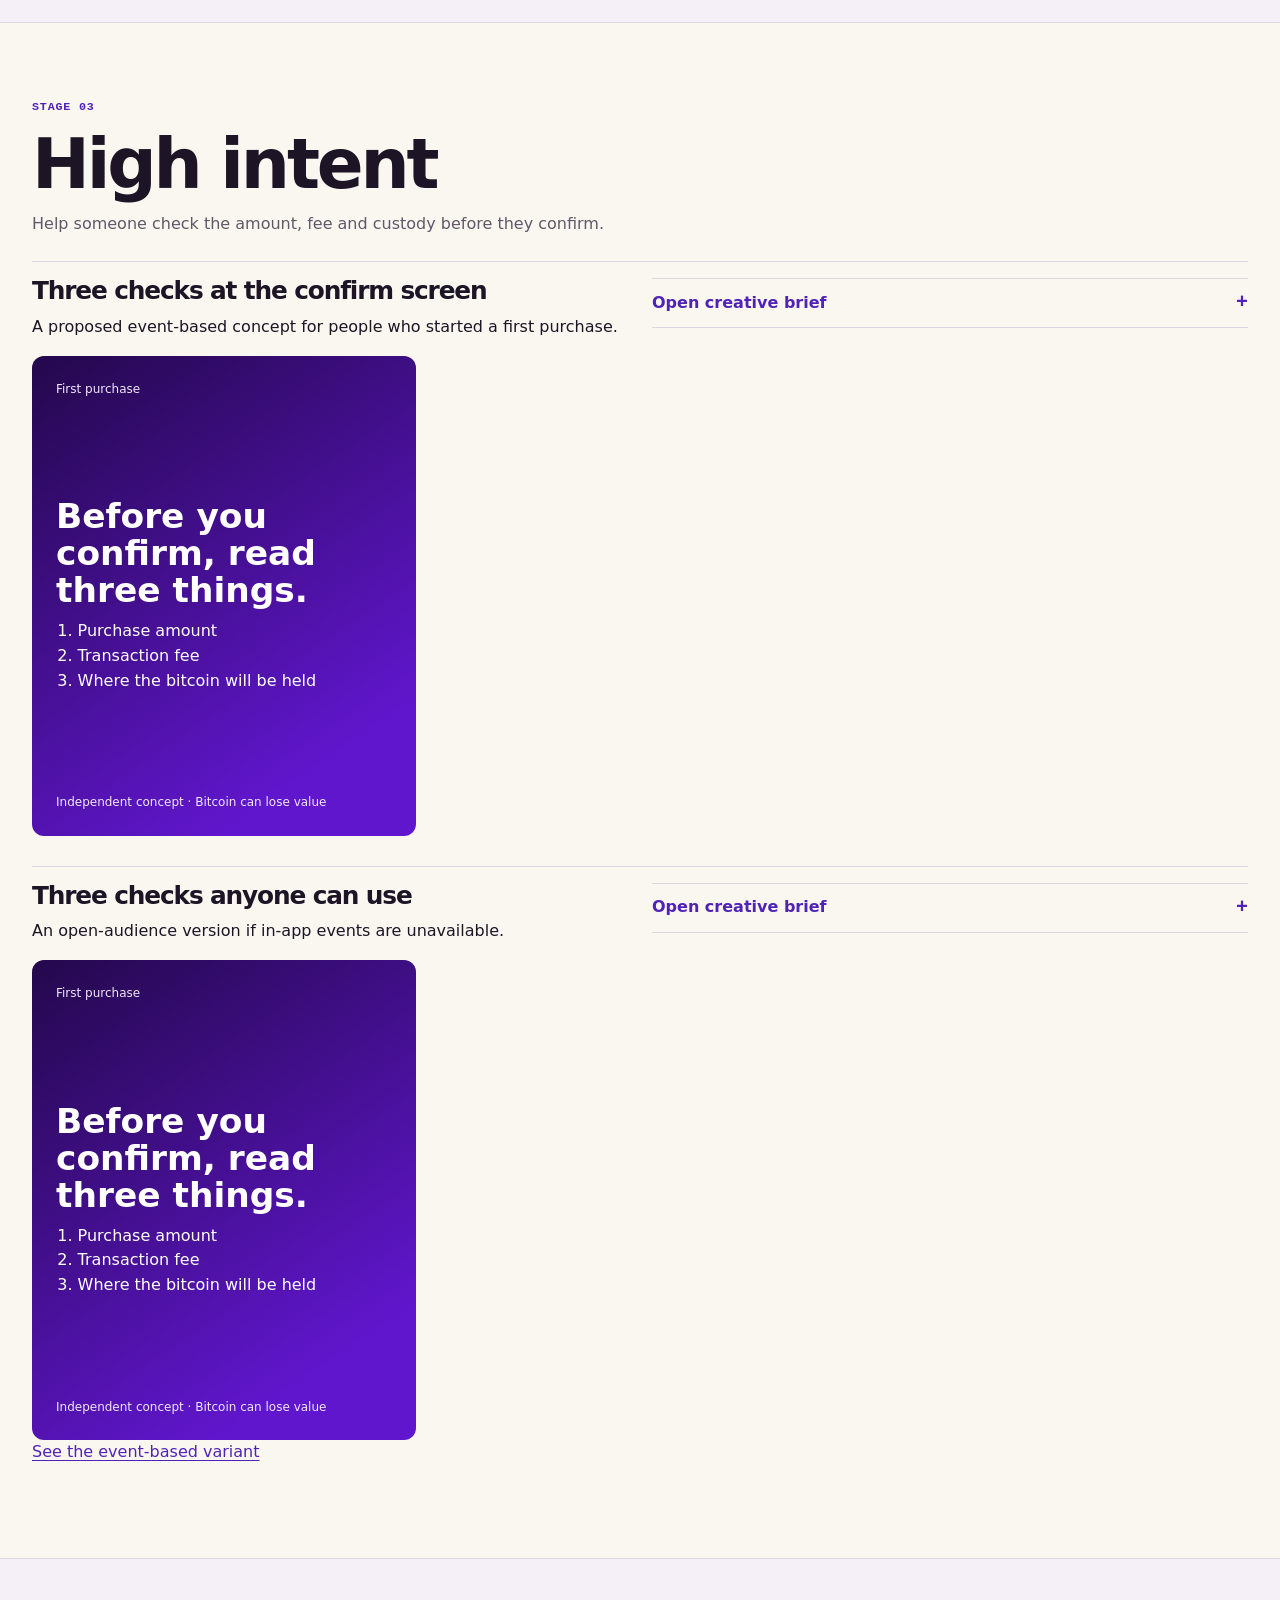
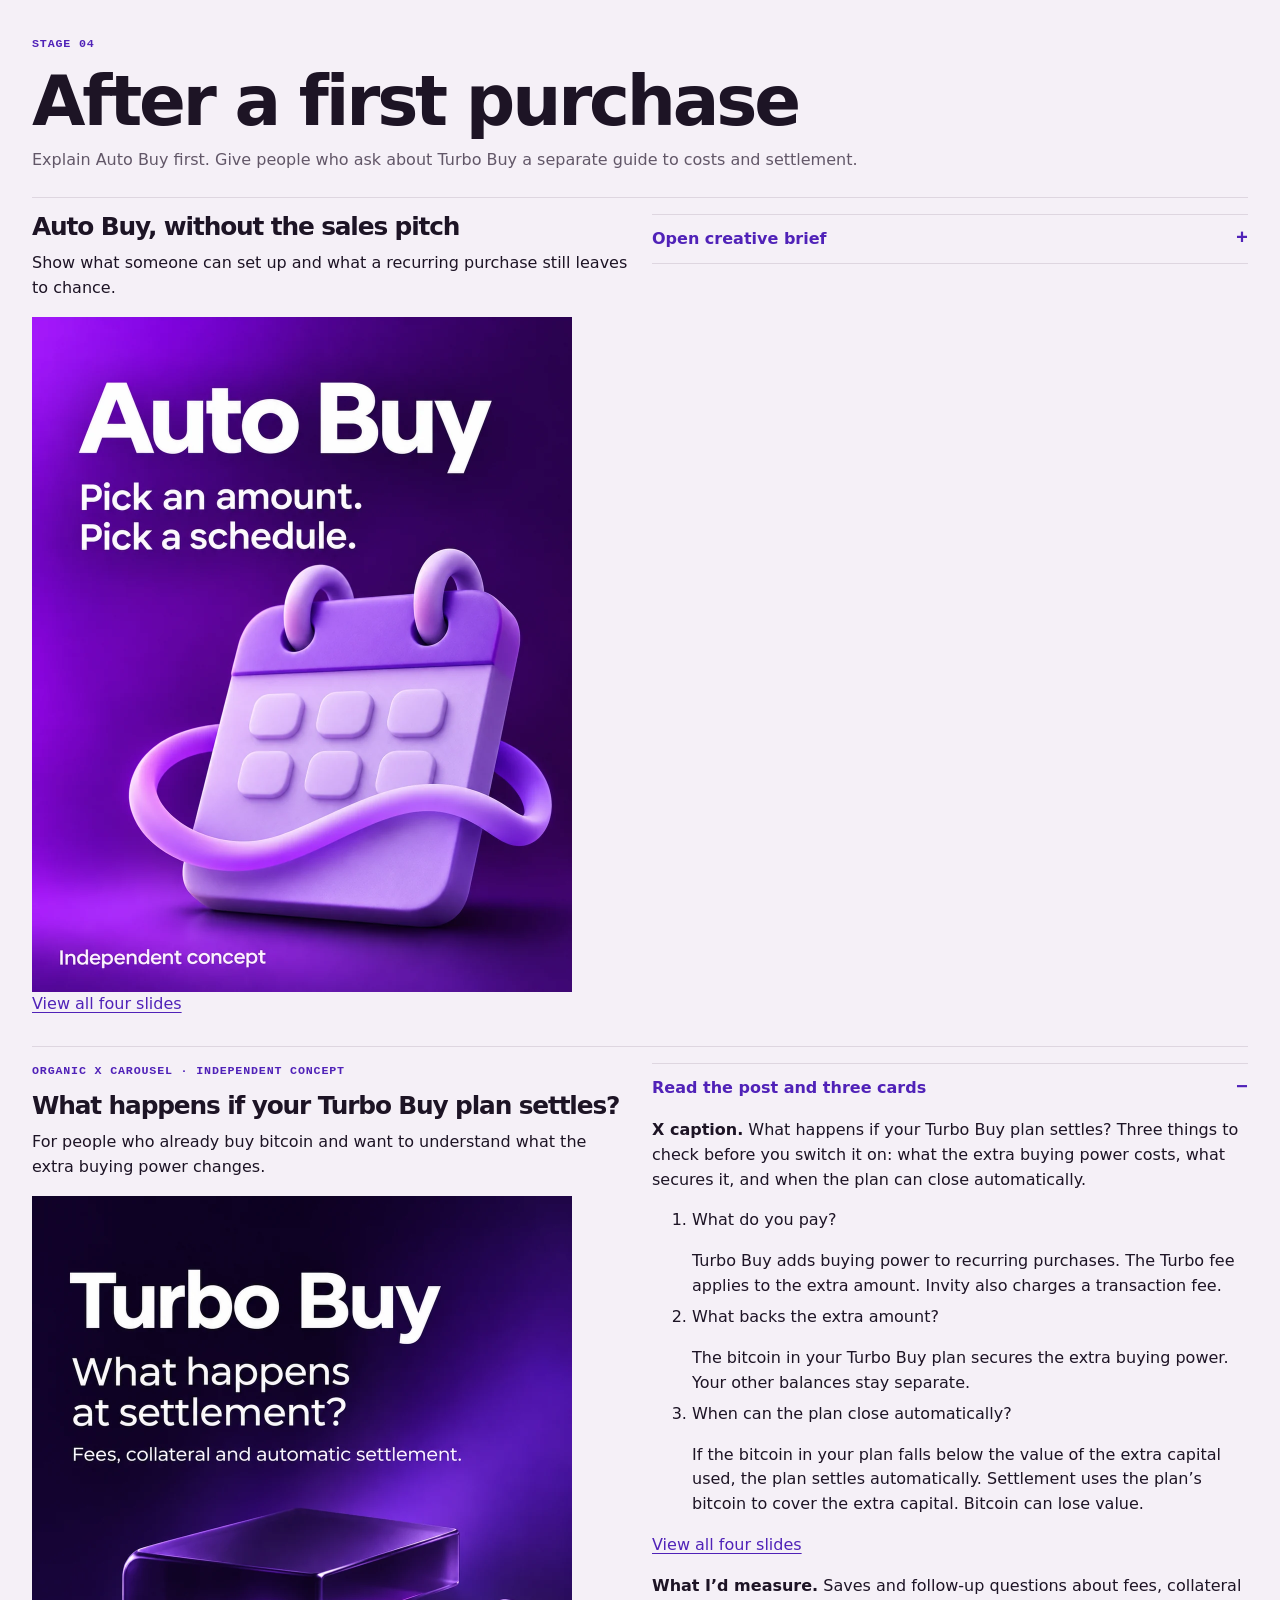
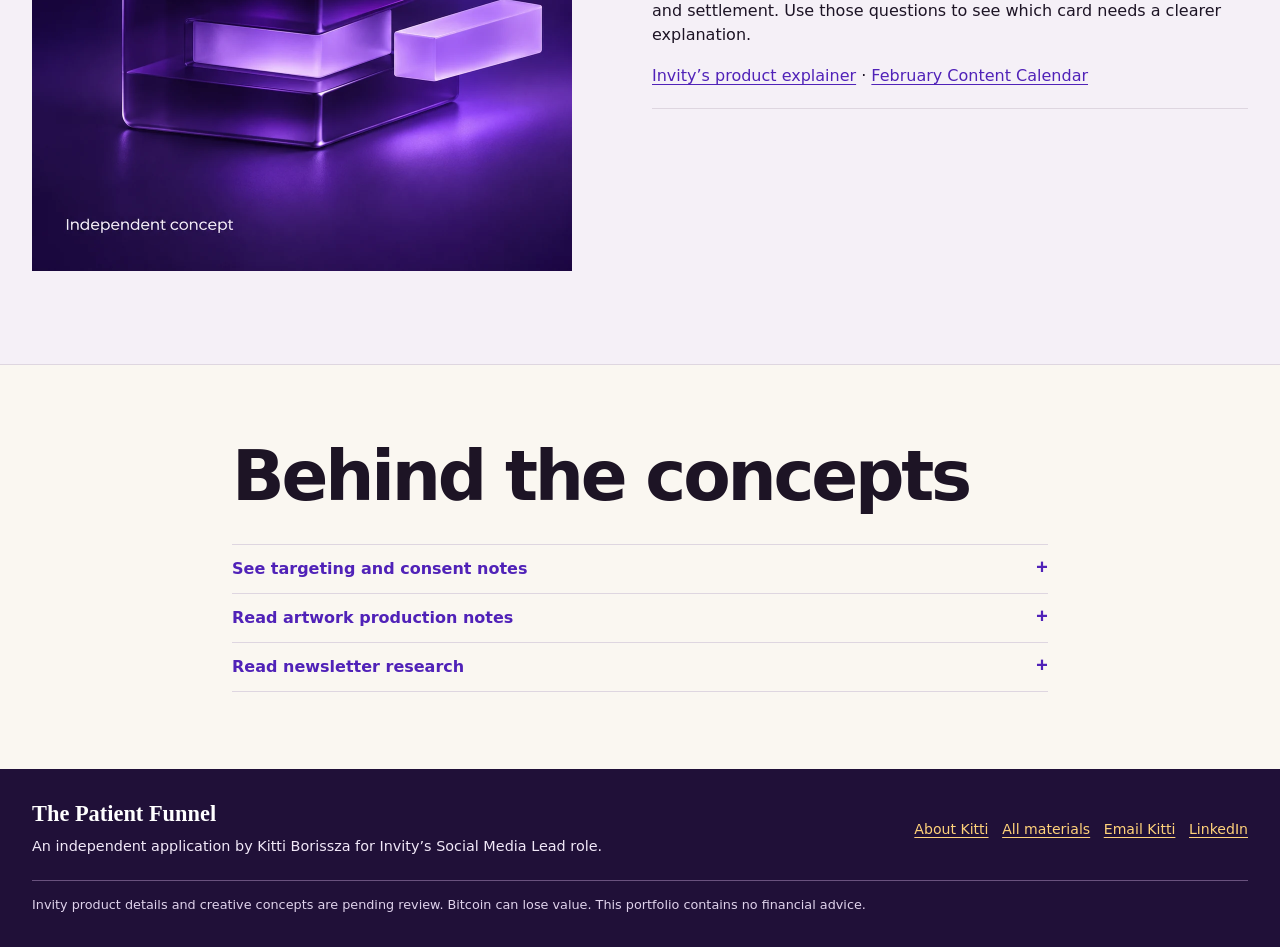
==== commit c939e82f: "Install generated artwork in the fees carousel and Reel" ====
--- a/ad-gallery.html
+++ b/ad-gallery.html
@@ -21,9 +21,9 @@
 <meta name="theme-color" content="#24084c">
 <link rel="icon" href="data:,">
 <link rel="stylesheet" href="styles.css">
-<link rel="stylesheet" href="fees-concept.css">
+<link rel="stylesheet" href="fees-concept.css?v=artwork">
 <script src="interactions.js" defer></script>
-<script src="fees-concept.js" defer></script>
+<script src="fees-concept.js?v=artwork" defer></script>
 
 <noscript><style>.feed-controls .tablist{display:none!important}</style></noscript>
 </head>
@@ -154,7 +154,7 @@
 <script>
 (() => {
   const root = document.getElementById('invity-gallery-sample');
-  const assets = {wagmi:'assets/wagmi-still-4x5.png',wagmiMotion:'assets/wagmi-4x5.gif',sats:'assets/same-sats-creative.webp',hodl:'assets/hodl-creative.webp',autosend:'assets/auto-send-creative.webp',fees:'assets/fees-creative.webp',compare:'assets/euro-100-creative.webp',withdraw:'assets/withdraw-creative.webp',autobuy:'assets/auto-buy-creative.webp',turbo:'assets/turbo-buy-creative.webp'};
+  const assets = {wagmi:'assets/wagmi-still-4x5.png',wagmiMotion:'assets/wagmi-4x5.gif',sats:'assets/same-sats-creative.webp',hodl:'assets/hodl-creative.webp',autosend:'assets/auto-send-creative.webp',fees:'assets/fees-campaign/cover.webp',compare:'assets/euro-100-creative.webp',withdraw:'assets/withdraw-creative.webp',autobuy:'assets/auto-buy-creative.webp',turbo:'assets/turbo-buy-creative.webp'};
   const entries = {
     wagmi: {format:'Animated concept',caption:'The chart is red. Someone posts WAGMI. Four letters can keep you company. The price can still do its own thing.',alt:'WAGMI artwork about Bitcoin culture on a red day.'},
     sats: {format:'Static X post concept',caption:'Your sats can stay the same while their euro value moves. What do you pay attention to on a red day?',alt:'Same sats. Different day.'},
@@ -518,7 +518,7 @@
 </div>
 <nav class="wrap jump-links" aria-label="Funnel stages"><a href="#cold"><span>01</span> Cold</a><a href="#engaged"><span>02</span> Engaged</a><a href="#intent"><span>03</span> High intent</a><a href="#after"><span>04</span> After a first purchase</a></nav><section class="section-band gallery-stage" id="cold"><div class="wrap"><div class="stage-head"><p class="eyebrow">Stage 01</p><h2 id="cold-h">Cold</h2><p>Earn a first watch with a practical question or a piece of Bitcoin culture.</p></div>
 <article class="gallery-item" id="ad-fees"><div class="concept-showcase">
-      <div class="concept-feed"><p class="eyebrow">Concept preview</p><a class="bh-cover-link" href="#creative-fees-1"><span data-bh-cover><img src="assets/fees-creative.webp" width="1080" height="1350" alt="A floating receipt beside a phone silhouette. Read this screen before you buy."></span>Open the carousel and its four platform versions</a></div>
+      <div class="concept-feed"><p class="eyebrow">Concept preview</p><a class="bh-cover-link" href="#creative-fees-1"><span data-bh-cover><img src="assets/fees-campaign/cover.webp" width="1080" height="1350" alt="A lilac receipt curls forward from a dark glass phone."></span>Open the carousel and its four platform versions</a></div>
       <div class="concept-info"><p class="eyebrow">Artwork 01 / 03</p><h3>Before you hit Buy</h3><p class="concept-desc">For someone preparing a first purchase: check what you’ll pay and how much bitcoin you’ll receive before you confirm. One four-card master, adapted for five placements.</p><div class="learn-note"><b>What I’d learn</b><p>Do the two checks send people to the first-buy walkthrough?</p></div>
       <ul class="bh-format-links" aria-label="Formats"><li><a href="#creative-fees-1">Instagram carousel</a></li><li><a href="#preview-fees-ig">Instagram Reel</a></li><li><a href="#preview-fees-fb">Facebook carousel</a></li><li><a href="#preview-fees-li">LinkedIn document</a></li><li><a href="#preview-fees-x">X image post</a></li><li><a href="#fees-ai">How I’d make it with AI</a></li></ul>
       <div class="concept-links"><details class="disclosure" id="artwork-fees"><summary>View full artwork</summary><div class="detail-body"><figure class="full-art"><img src="assets/fees-creative.webp" width="1080" height="1350" alt="A floating receipt beside a phone silhouette. Read this screen before you buy." loading="lazy"><figcaption>Original 1080 × 1350 artwork. <a href="assets/fees-creative.webp">Open original image</a></figcaption></figure></div></details><details class="disclosure" id="brief-fees"><summary>Original video brief</summary><div class="detail-body"><div class="creative">
--- a/fees-concept.css
+++ b/fees-concept.css
@@ -9,6 +9,8 @@
 .bh-art::after{content:"";position:absolute;inset:0;background:linear-gradient(180deg,#1a0838 0%,#1a0838f2 34%,#1a083800 60%,#1a083800 74%,#1a0838f2 92%)}
 .bh-has-quote .bh-art{opacity:.55}
 .bh-light{background:#f1e8ff;color:#24084c}
+.bh-light .bh-art{opacity:1}
+.bh-light .bh-art::after{background:linear-gradient(180deg,#f1e8ff 0%,#f1e8ff 44%,#f1e8ff00 82%)}
 .bh-chip{font-size:3.3cqi;letter-spacing:.07em;text-transform:uppercase;font-weight:650;color:#e4d3ff}
 .bh-light .bh-chip{color:#5614b9}
 .bh-h{margin:0;font-size:9.6cqi;line-height:1.03;letter-spacing:-.035em;font-weight:720;max-width:15ch;text-wrap:balance}
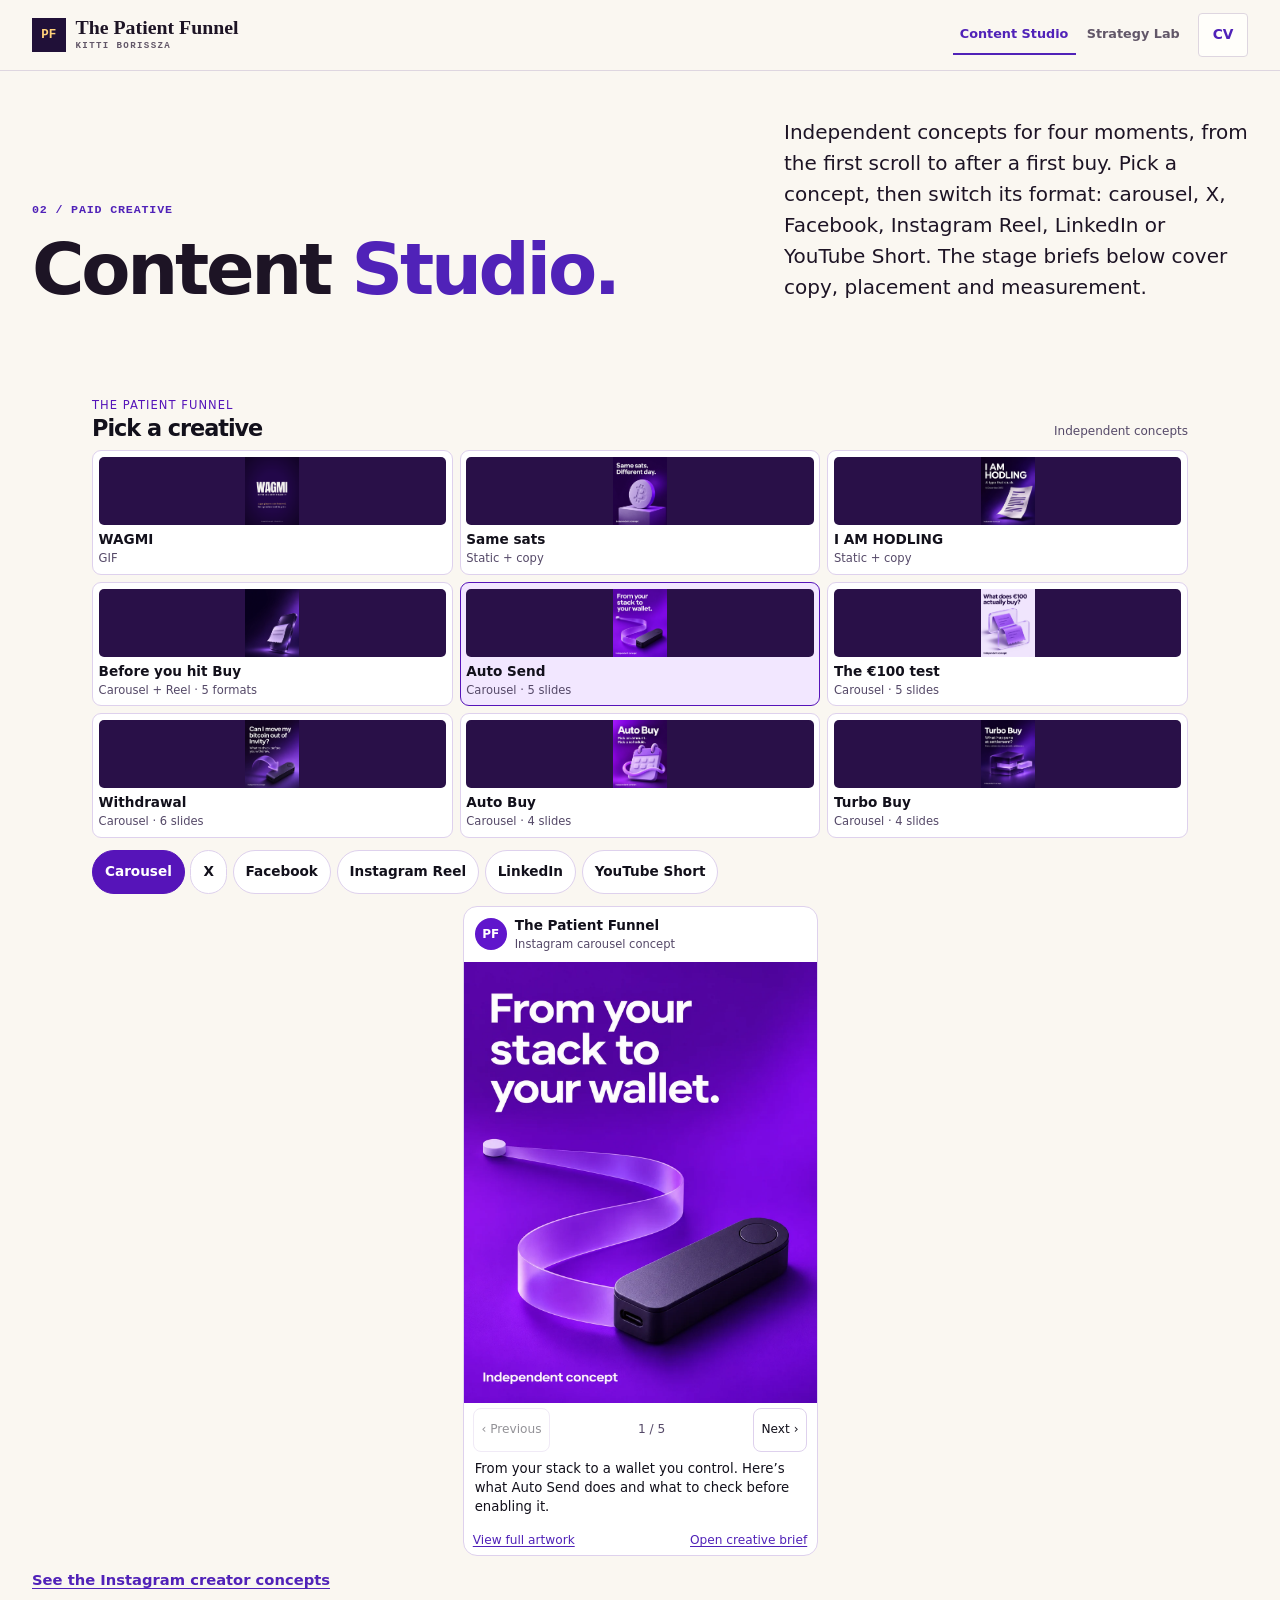
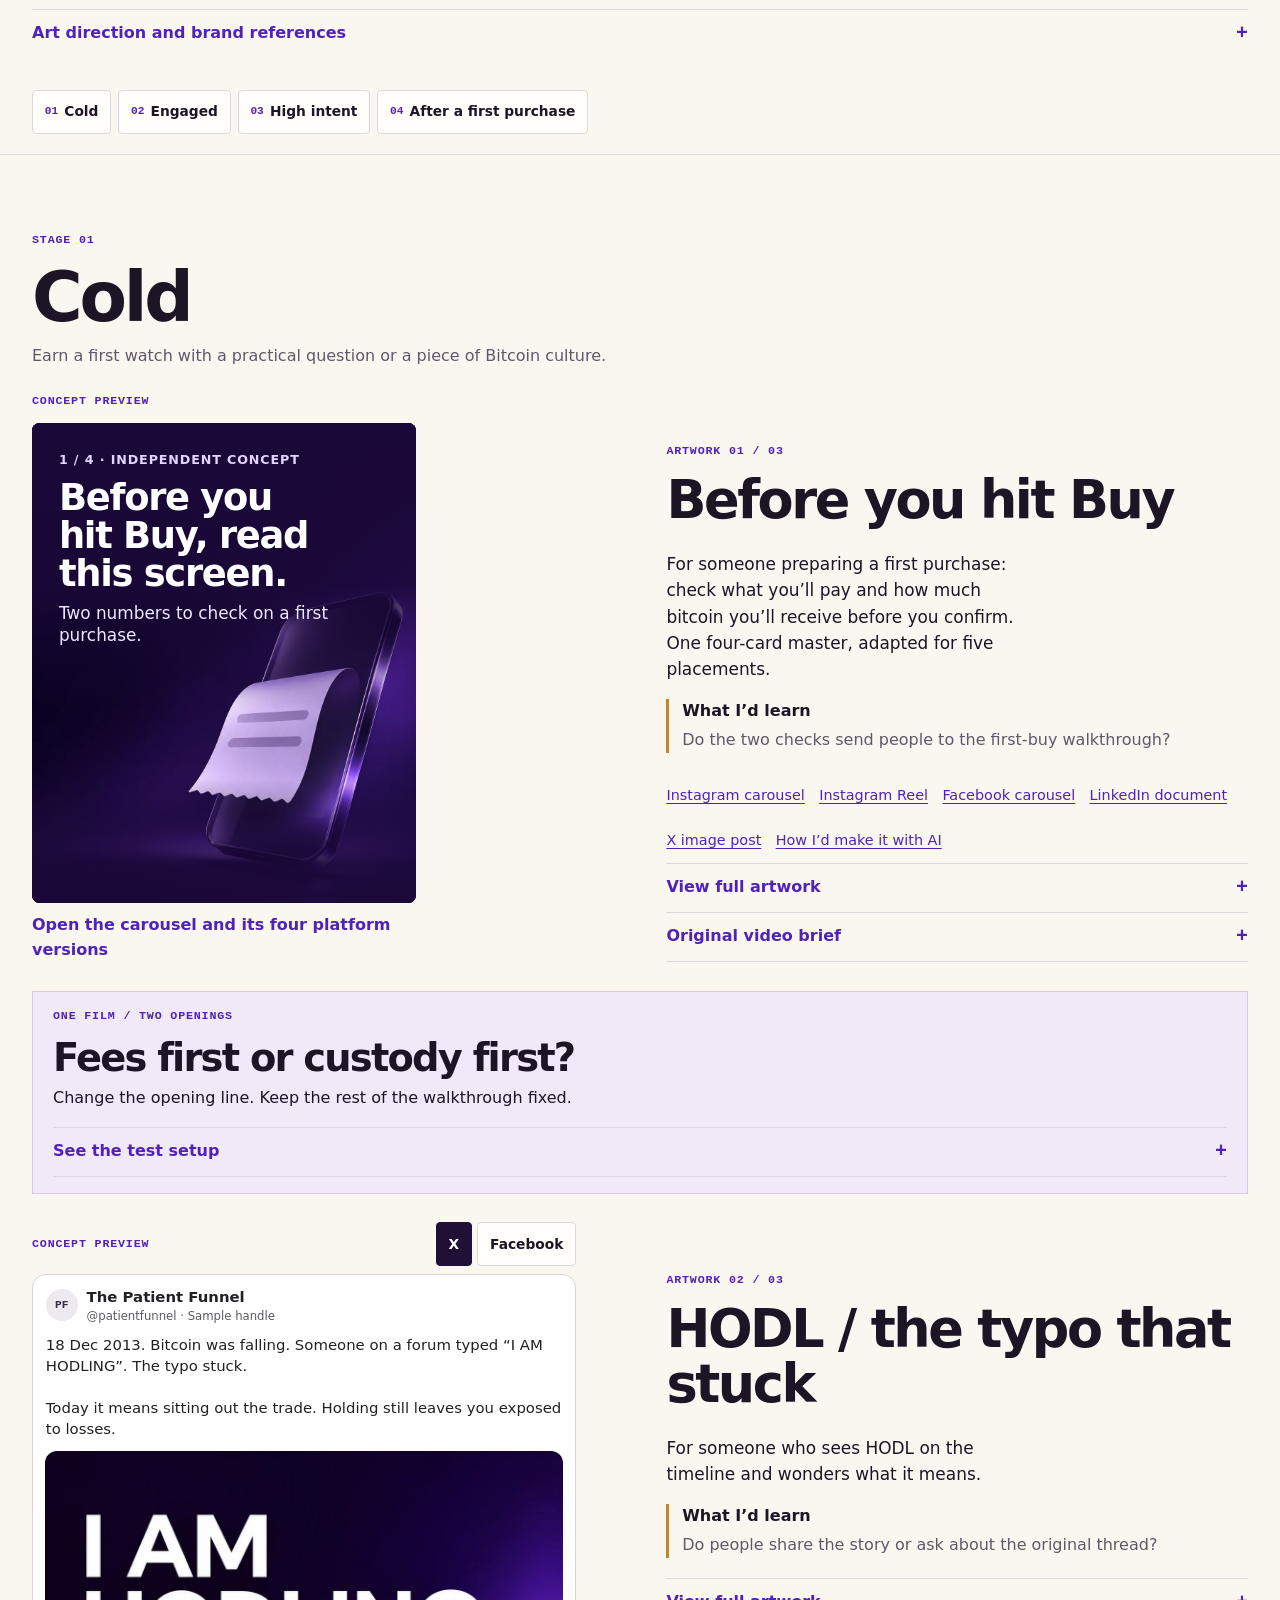
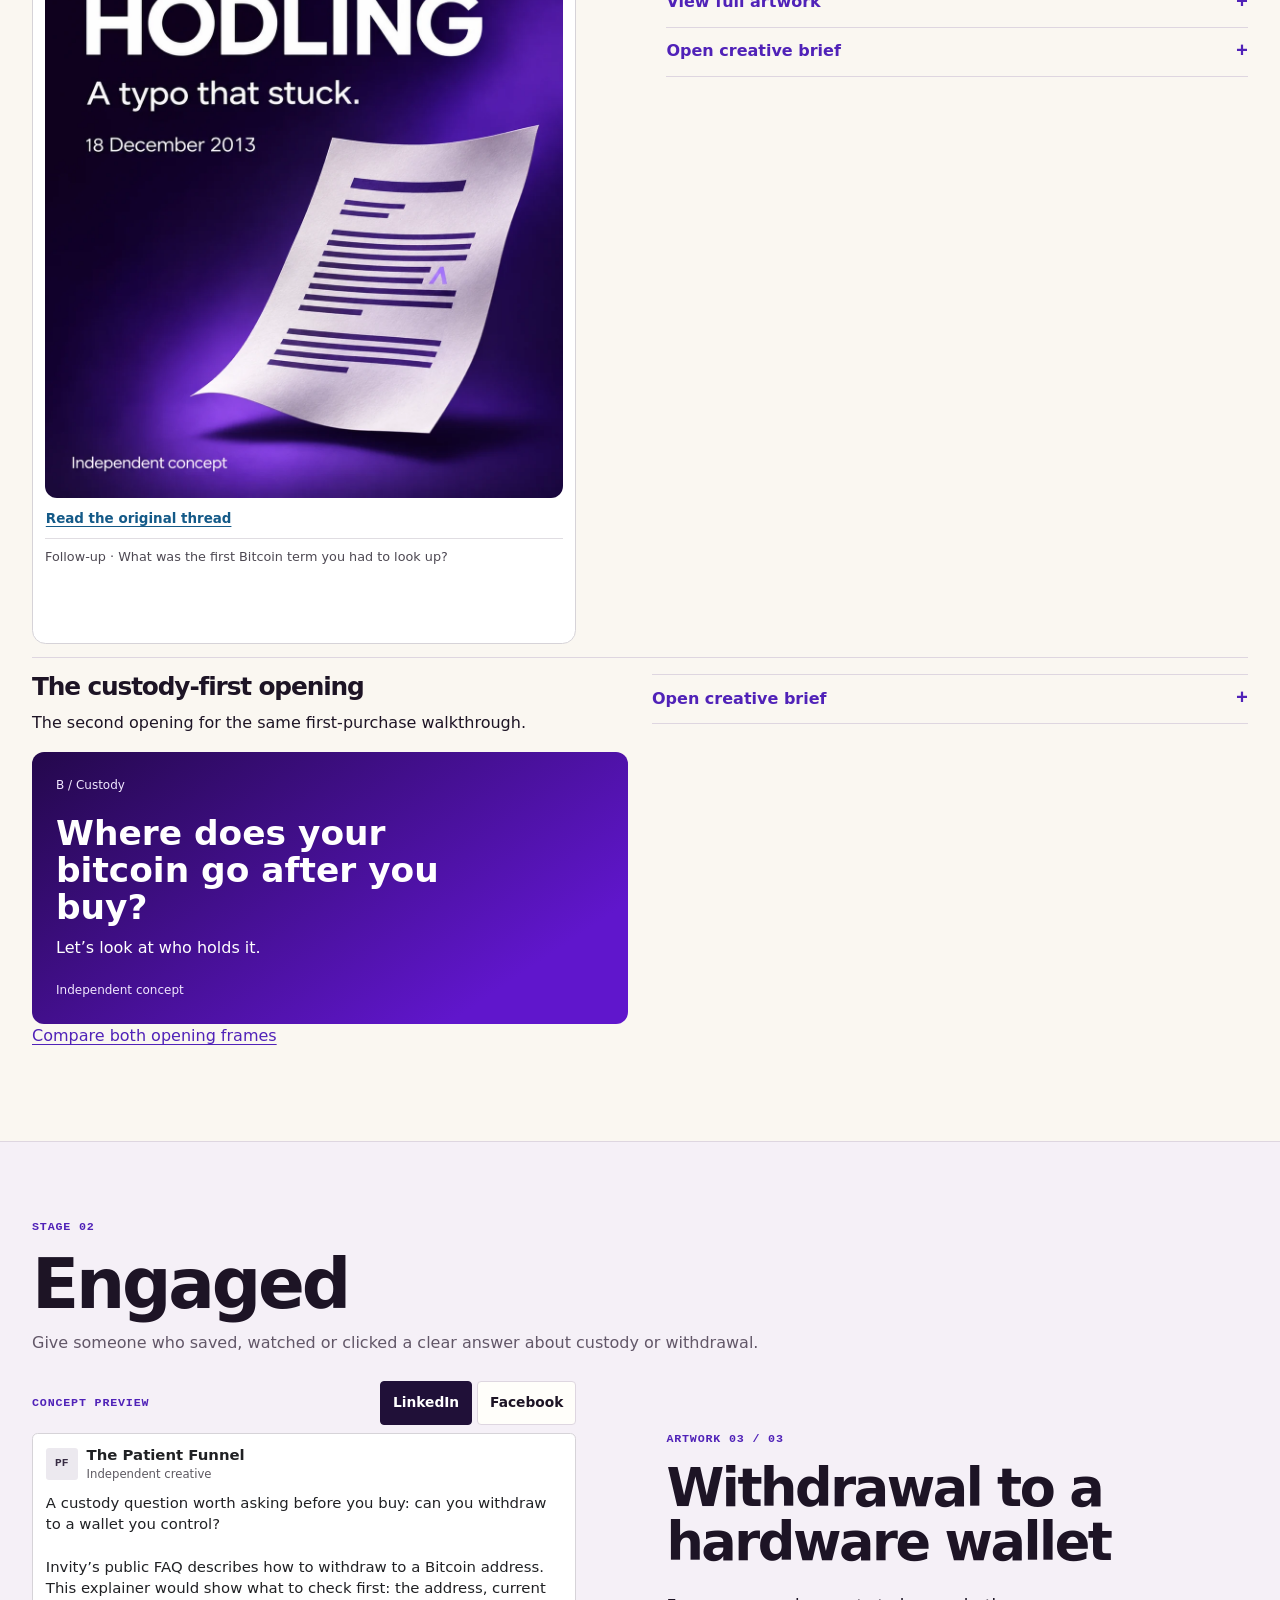
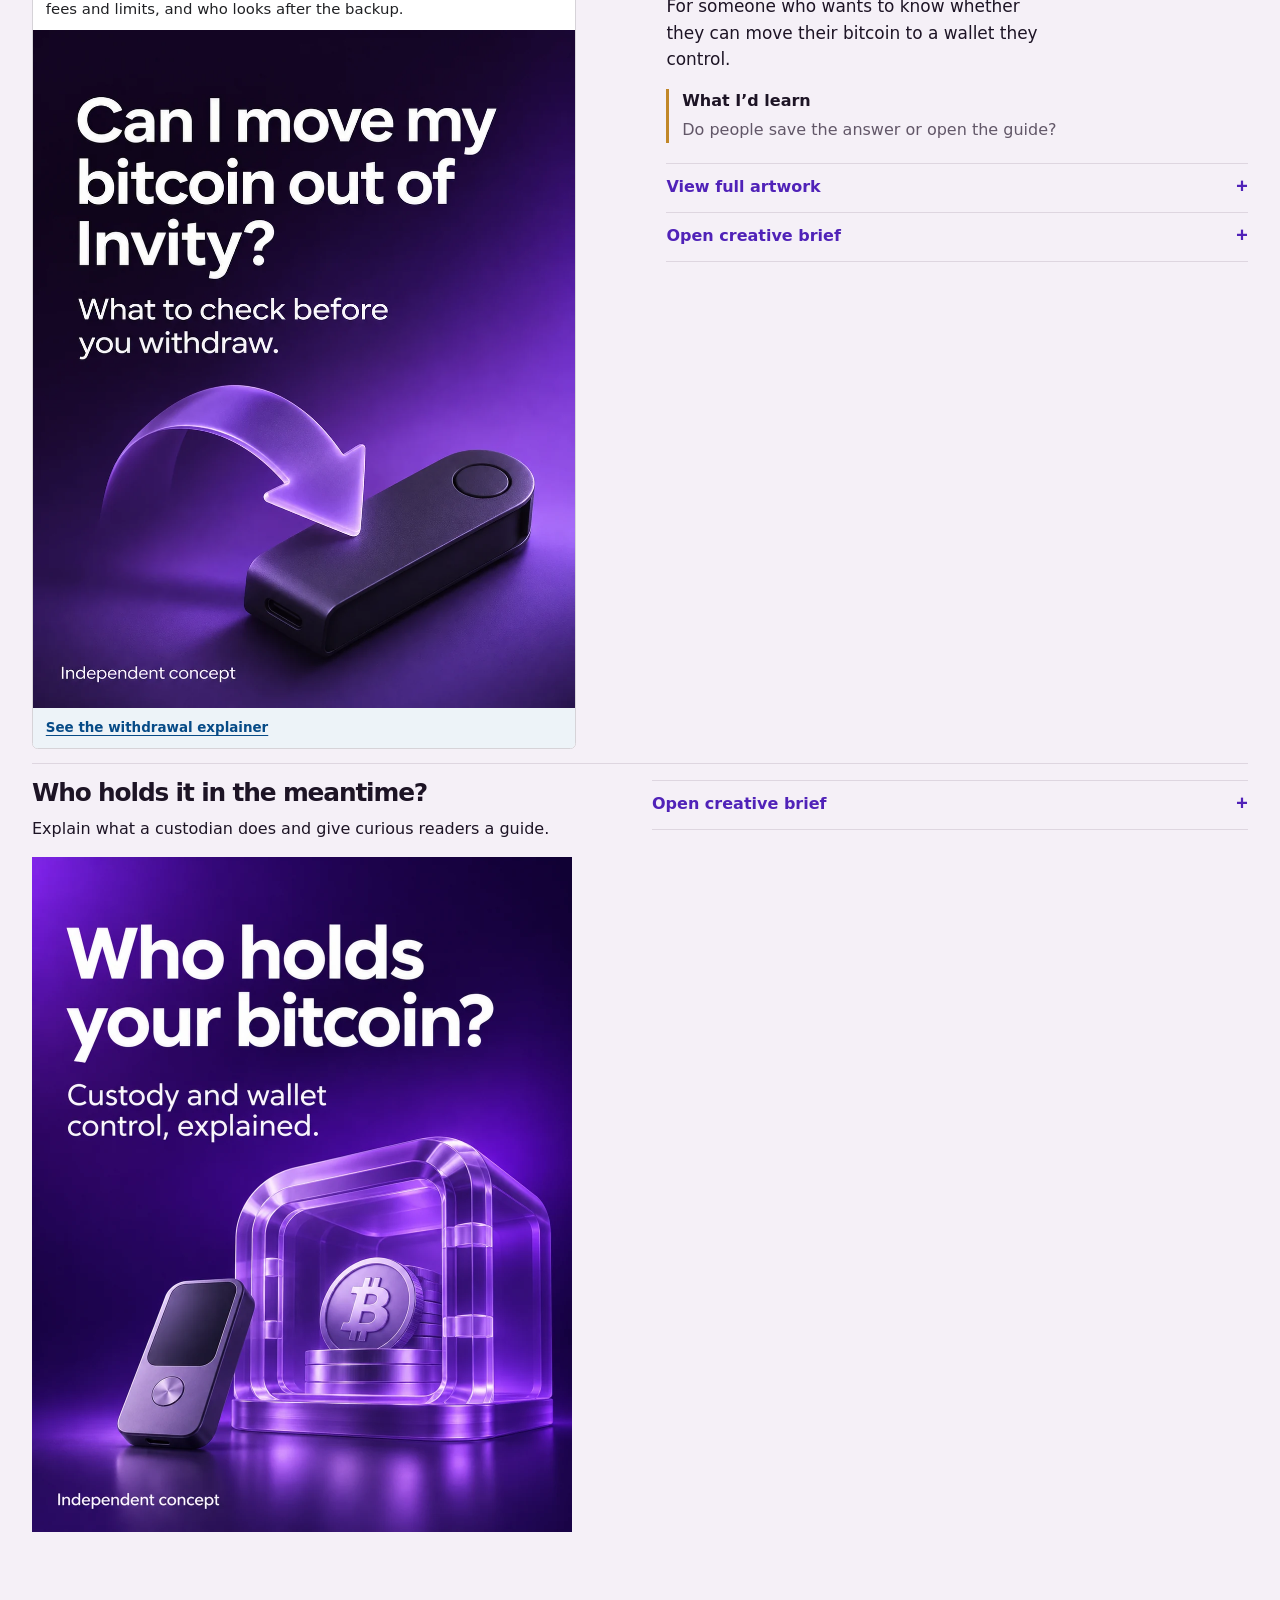
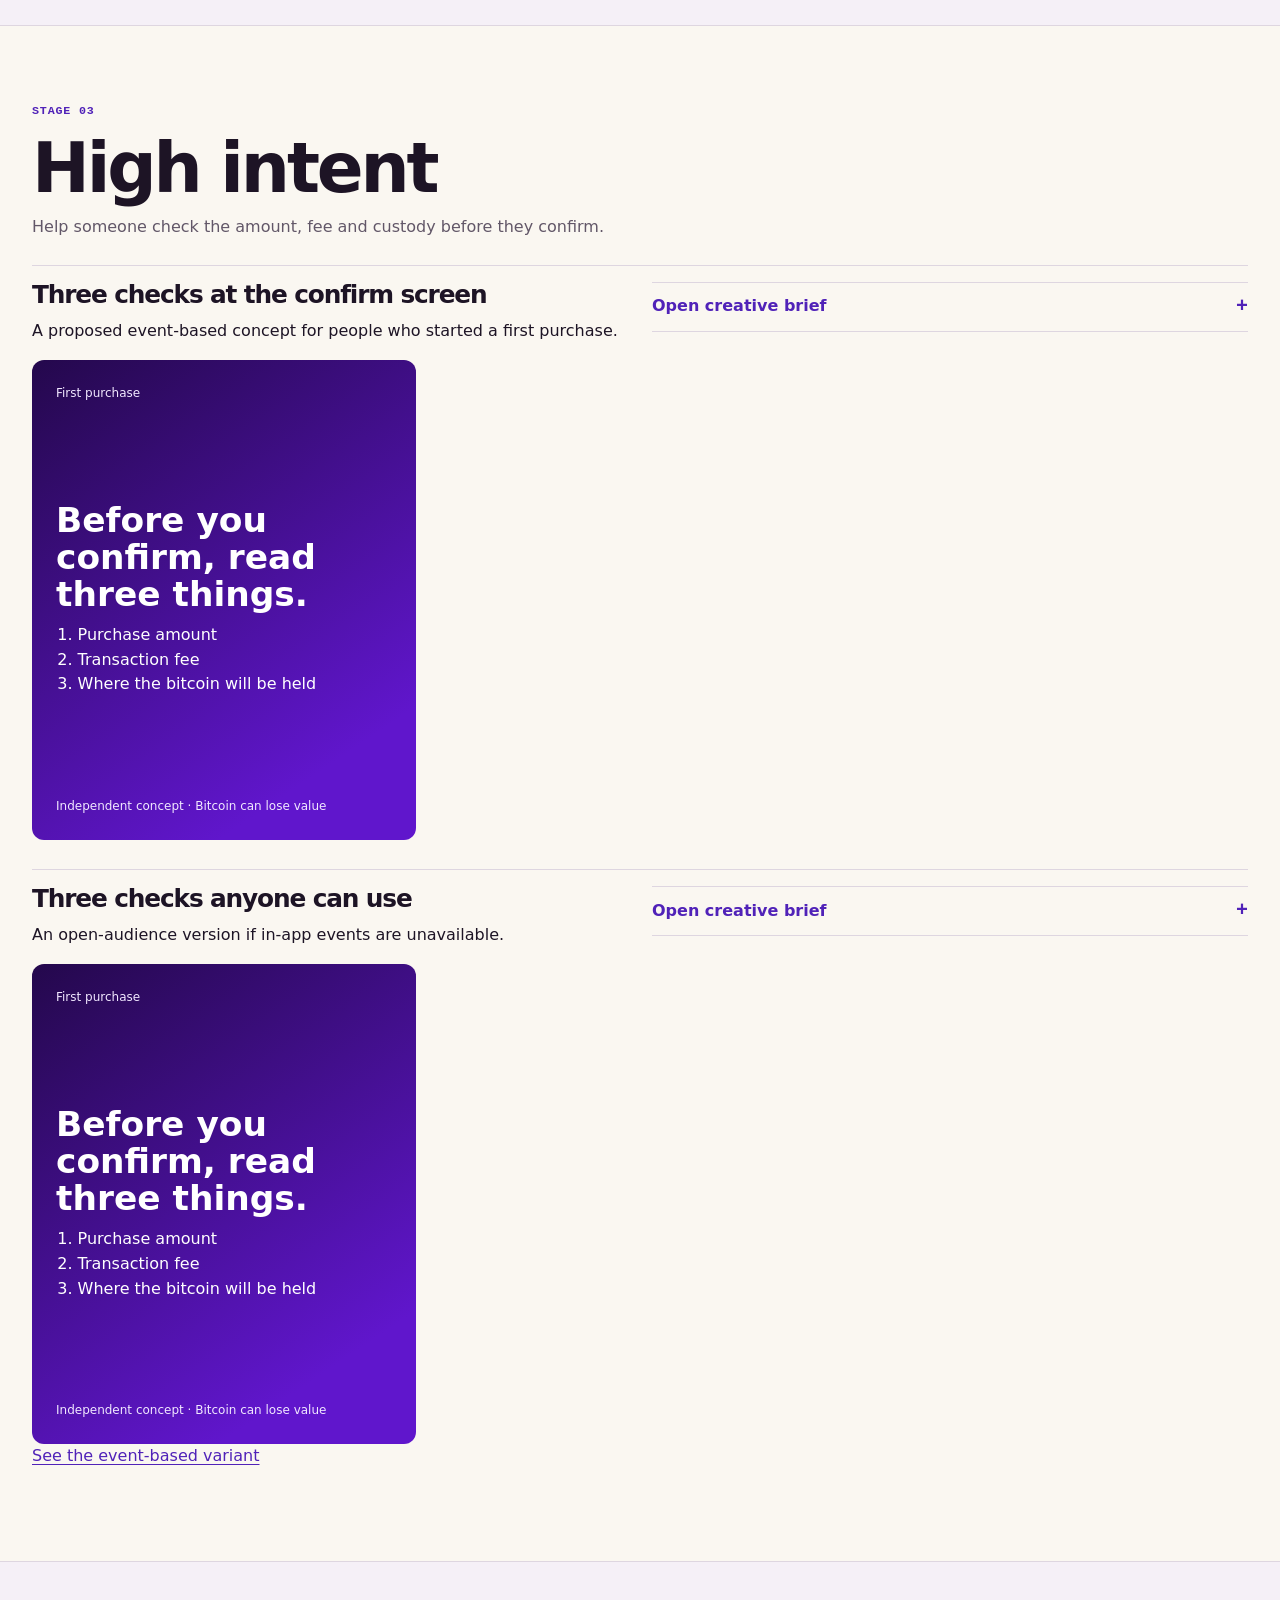
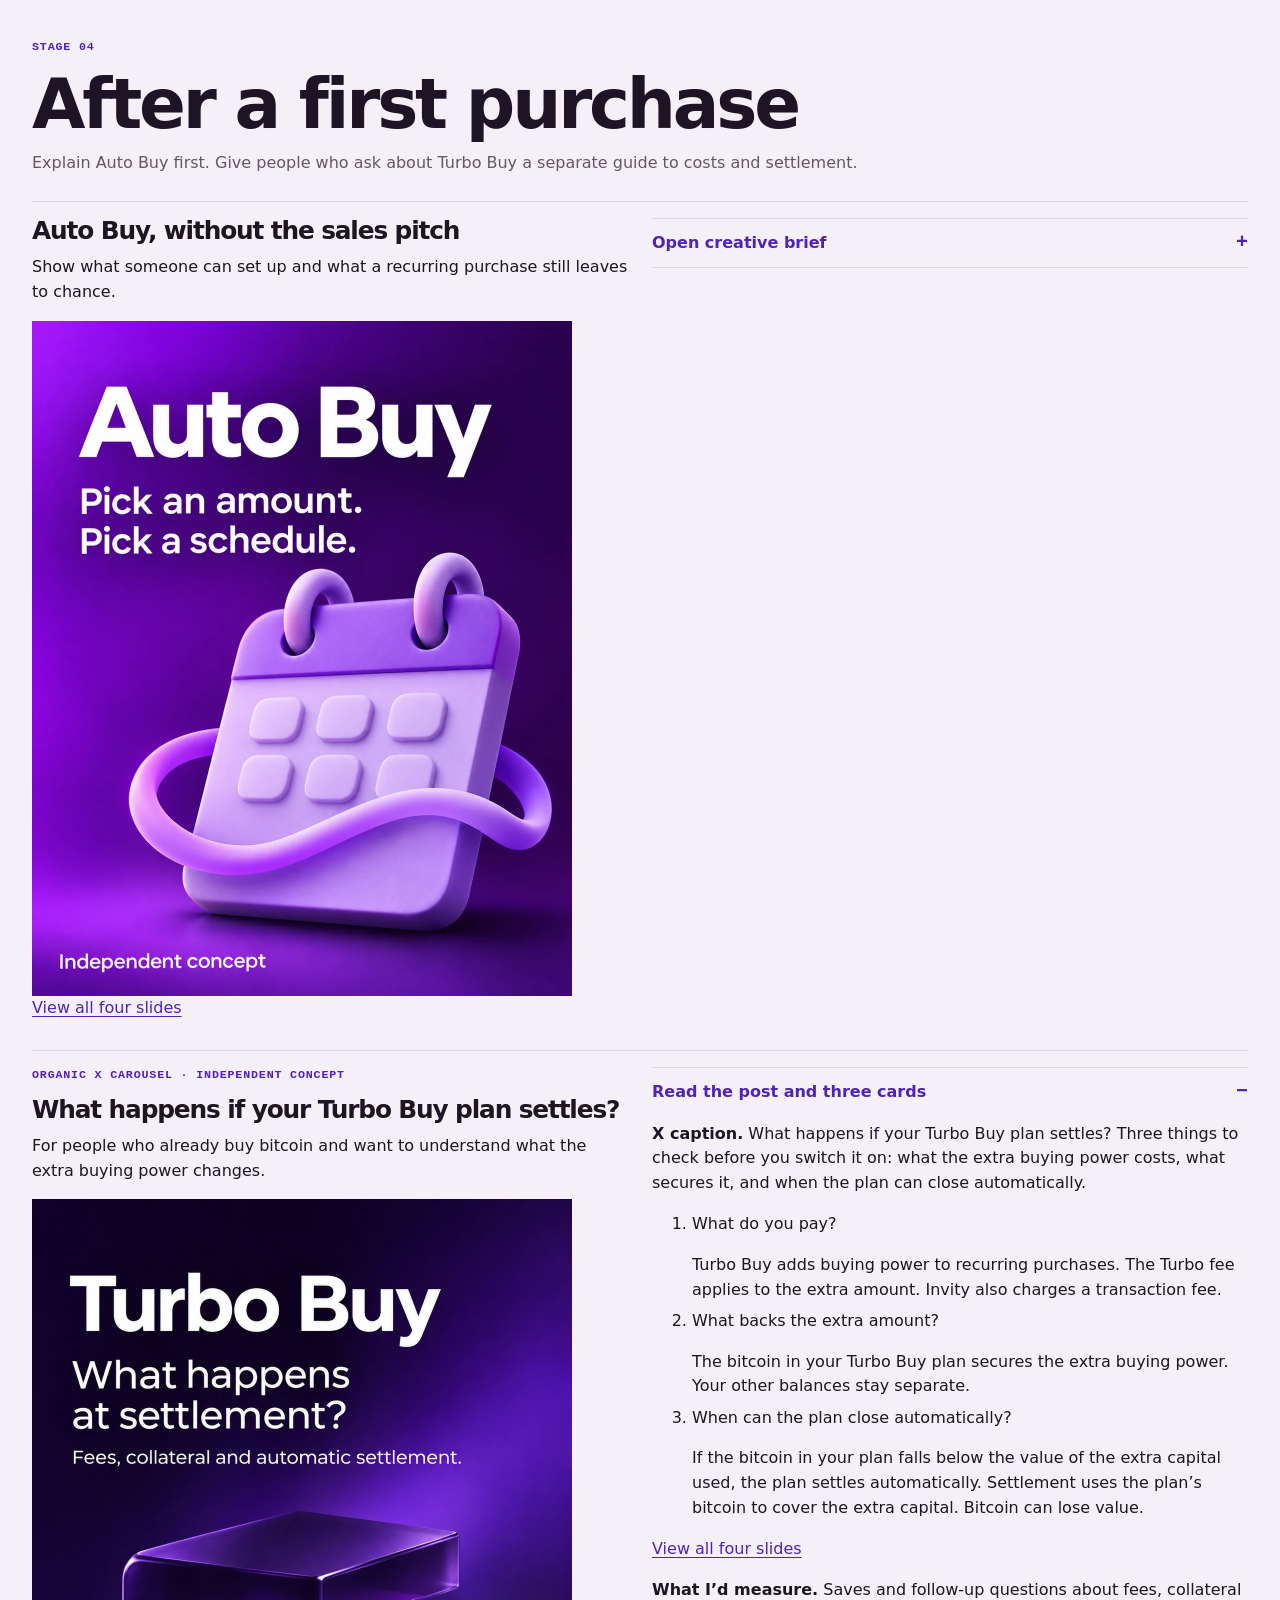
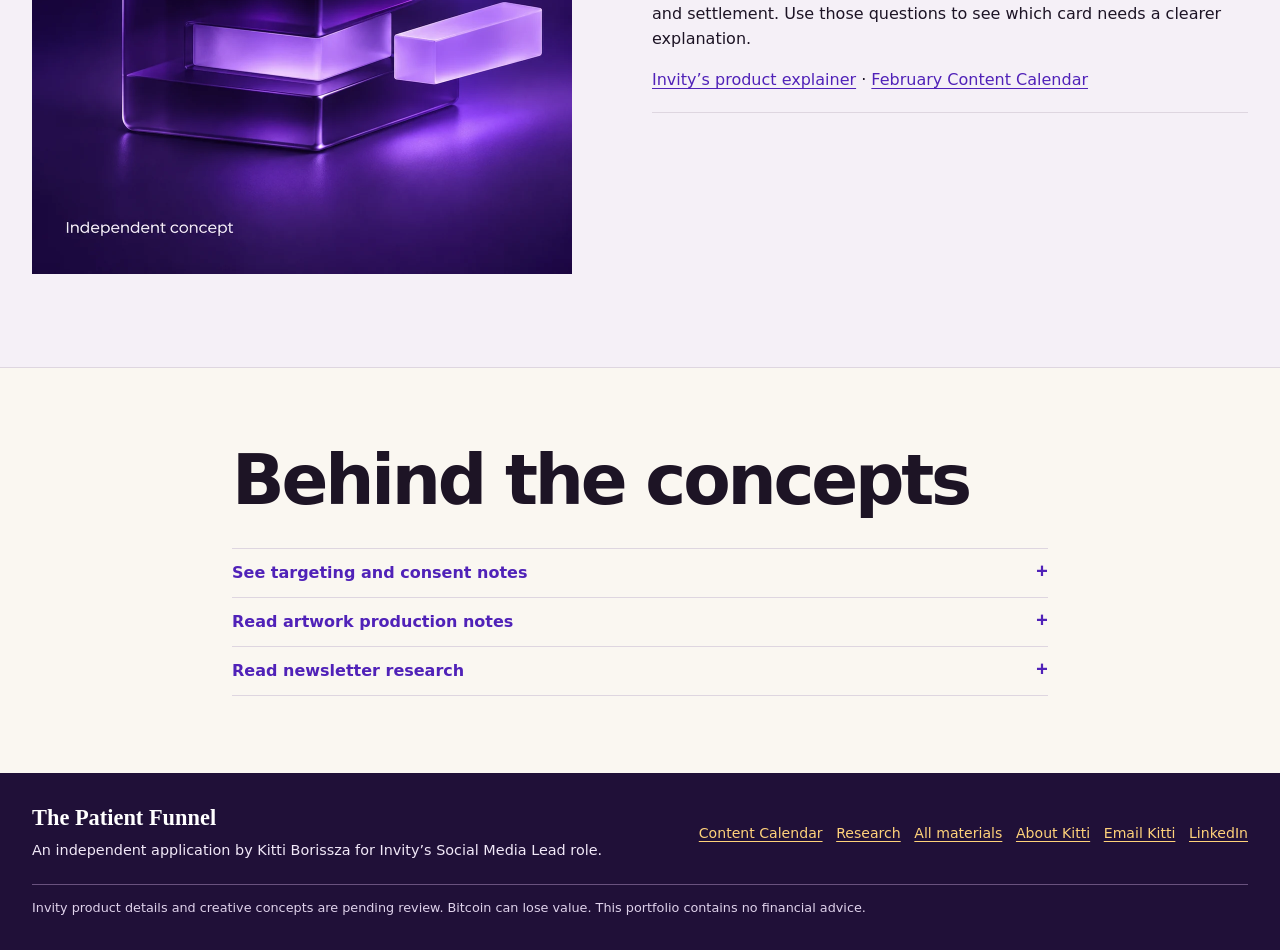
==== commit 88edd538: "Rebuild the Overview around one campaign and simplify navigation Shared nav (Content Studio, Strateg" ====
--- a/ad-gallery.html
+++ b/ad-gallery.html
@@ -3,13 +3,13 @@
 <head>
 <meta charset="utf-8">
 <meta name="viewport" content="width=device-width, initial-scale=1">
-<title>Funnel Ad Gallery · The Patient Funnel</title>
+<title>Content Studio · The Patient Funnel</title>
 <meta name="description" content="Eight independent paid-social concepts for Invity, mapped from a first glance to a first purchase and an honest conversation about Auto Buy.">
 <meta name="author" content="Kitti Borissza">
 <meta name="referrer" content="strict-origin-when-cross-origin">
 <link rel="canonical" href="https://kittiborissza.github.io/the-patient-funnel/ad-gallery.html">
 <meta property="og:type" content="website">
-<meta property="og:title" content="Funnel Ad Gallery — The Patient Funnel — Kitti Borissza">
+<meta property="og:title" content="Content Studio — The Patient Funnel — Kitti Borissza">
 <meta property="og:description" content="Eight independent paid-social concepts for Invity, mapped from a first glance to a first purchase and an honest conversation about Auto Buy.">
 <meta property="og:url" content="https://kittiborissza.github.io/the-patient-funnel/ad-gallery.html">
 <meta property="og:image" content="https://kittiborissza.github.io/the-patient-funnel/og.png">
@@ -31,9 +31,10 @@
 <a class="skip" href="#main">Skip to content</a>
 <header class="site-head"><div class="wrap head-inner">
   <a class="wordmark" href="index.html"><span class="monogram" aria-hidden="true">PF</span><span>The Patient Funnel<small>KITTI BORISSZA</small></span></a>
-  <nav aria-label="Main navigation"><a href="index.html">Overview</a><a href="index.html#days100">100 days</a><a href="ad-gallery.html" aria-current="page">Ad Gallery</a><a href="content-calendar.html">Calendar</a><a href="strategy.html">Strategy Lab</a><a href="research.html">Research</a><a href="index.html#about">About / CV</a></nav>
+  <nav aria-label="Main navigation"><a href="ad-gallery.html" aria-current="page">Content Studio</a><a href="strategy.html">Strategy Lab</a></nav>
+  <a class="button outline head-cv" href="cv/Kitti-Borissza-Invity-Social-Media-Lead.pdf?v=76632c7b">CV</a>
 </div></header>
-<main id="main" tabindex="-1"><header class="page-intro wrap" id="top"><div><p class="eyebrow">02 / Paid creative</p><h1>Funnel Ad <em>Gallery.</em></h1></div><div class="intro-copy"><p>Independent concepts for four moments, from the first scroll to after a first buy. Pick a concept, then switch its format: carousel, X, Facebook, Instagram Reel, LinkedIn or YouTube Short. The stage briefs below cover copy, placement and measurement.</p></div></header>
+<main id="main" tabindex="-1"><header class="page-intro wrap" id="top"><div><p class="eyebrow">02 / Paid creative</p><h1>Content <em>Studio.</em></h1></div><div class="intro-copy"><p>Independent concepts for four moments, from the first scroll to after a first buy. Pick a concept, then switch its format: carousel, X, Facebook, Instagram Reel, LinkedIn or YouTube Short. The stage briefs below cover copy, placement and measurement.</p></div></header>
 <div class="wrap concept-intro"><span id="creative-compare-1"></span><section id="invity-gallery-sample" class="viz-dotted-background" aria-label="Invity portfolio creative gallery">
   <div class="iv-head">
     <div><p>THE PATIENT FUNNEL</p><h2>Pick a creative</h2></div>
@@ -99,7 +100,7 @@
 <p>Invity’s public work pairs a violet-led palette with clean sans-serif type, short headlines and dimensional product imagery. For this gallery, use one visual idea per cover. Put the explanation in the caption or follow-up cards.</p>
 <p>Use <strong>#24084C</strong> for deep violet, <strong>#781CFF</strong> for the accent and <strong>#F1E8FF</strong> for the light cards. Invity’s site references TT Hoves Pro and Lufga. Use the licensed brand typefaces for production, with the official media kit for product imagery and logo artwork.</p>
 <p>Use the native post layout for each platform. Keep “Independent concept” on each card. Use genuine app captures for walkthroughs and keep fees, risk and eligibility in the accompanying copy where relevant.</p>
-<p><a href="https://www.invity.io/media/">Invity Media Book</a> · <a href="index.html#feed">Invity X references</a></p>
+<p><a href="https://www.invity.io/media/">Invity Media Book</a> · <a href="research.html#feed">Invity X references</a></p>
 </div></details>
 <style>
 #invity-gallery-sample{color-scheme:light;--iv-surface:light-dark(#fff,#272130);--iv-text:light-dark(#12101b,#f8f2ff);--iv-muted:light-dark(#554968,#dbcfed);--iv-line:light-dark(#ded1ed,#574b67);--iv-active:light-dark(#f2e7ff,#3f2b57);--iv-action:light-dark(#5614b9,#d9beff);font-family:system-ui,sans-serif;color:var(--iv-text);padding:.75rem}
@@ -659,7 +660,7 @@
     <p>May and June 2026 newsletter posts were not read through as editions, so no card is built from their body copy. Ideas that are not tied to an issue above — including the fees-versus-custody hook test and the typo explainer — are my own hypotheses, drawn from the homepage and the strategy page.</p>
   </div></details>
 </div></section></main>
-<footer class="site-foot"><div class="wrap foot-inner"><div><strong>The Patient Funnel</strong><p>An independent application by Kitti Borissza for Invity’s Social Media Lead role.</p></div><div><a href="index.html#about">About Kitti</a><a href="materials.html">All materials</a><a href="mailto:borisszakitti@gmail.com">Email Kitti</a><a href="https://www.linkedin.com/in/kittiborissza">LinkedIn</a></div></div><div class="wrap fineprint">Invity product details and creative concepts are pending review. Bitcoin can lose value. This portfolio contains no financial advice.</div></footer>
+<footer class="site-foot"><div class="wrap foot-inner"><div><strong>The Patient Funnel</strong><p>An independent application by Kitti Borissza for Invity’s Social Media Lead role.</p></div><div><a href="content-calendar.html">Content Calendar</a><a href="research.html">Research</a><a href="materials.html">All materials</a><a href="index.html#about">About Kitti</a><a href="mailto:borisszakitti@gmail.com">Email Kitti</a><a href="https://www.linkedin.com/in/kittiborissza">LinkedIn</a></div></div><div class="wrap fineprint">Invity product details and creative concepts are pending review. Bitcoin can lose value. This portfolio contains no financial advice.</div></footer>
 <script type="text/plain" id="legacy-fragments">
   how-h how
 </script>
--- a/styles.css
+++ b/styles.css
@@ -51,6 +51,7 @@
 .site-head nav a { padding: .58rem .58rem; color: var(--muted); text-decoration: none; font-size: .82rem; font-weight: 650; border-bottom: 2px solid transparent; }
 .site-head nav a[aria-current] { color: var(--purple); border-color: var(--purple); }
 .site-head nav a:hover { color: var(--purple); }
+.head-cv { min-height: 2.5rem; padding-block: .4rem; font-size: .86rem; }
 .page-intro { display: grid; gap: 1rem; padding-block: clamp(1.6rem, 4vw, 2.9rem); }
 .page-intro h1 { font-size: clamp(2.4rem, 5.6vw, 4.6rem); }
 .intro-copy { font-size: clamp(1rem, 1.85vw, 1.25rem); max-width: 42rem; }
@@ -65,7 +66,6 @@
 .section-head h2, .page-intro h1 { margin-bottom: 0; }
 .section-head > p { max-width: 30ch; color: var(--muted); }
 .work-links { margin-top: 1.4rem; }
-.home-disclosures { max-width: 48rem; }
 .career-list li { margin-bottom: .65rem; }
 .site-foot { padding-block: 2rem; background: var(--plum); color: #f1e8f8; }
 .foot-inner { display: grid; gap: 1rem; }
@@ -219,6 +219,7 @@
   .wrap { width: min(100% - 4rem, 76rem); }
   .head-inner { flex-direction: row; align-items: center; justify-content: space-between; padding-block: .8rem; }
   .site-head nav a { font-size: .9rem; padding-inline: .75rem; }
+  .site-head nav { margin-inline-start: auto; }
   .page-intro { grid-template-columns: minmax(0, 1.5fr) minmax(0, 1fr); align-items: end; gap: 1rem 3.5rem; }
   .page-intro .intro-copy { padding-bottom: .2rem; }
   .section-head { grid-template-columns: minmax(0, 1fr) auto; align-items: end; }
@@ -258,11 +259,11 @@
 .research-table th, .research-table td { padding: .7rem; border: 1px solid var(--line); text-align: left; vertical-align: top; }
 .research-table thead { background: #f1e8ff; color: #291141; }
 
-.mobile-campaign, .mobile-menu { display: none; }
+.mobile-menu { display: none; }
 @media (max-width: 47rem) {
   .head-inner { flex-direction: row; align-items: center; flex-wrap: wrap; gap: .35rem .5rem; }
   .head-inner .wordmark { flex: 1; }
-  .mobile-campaign, .mobile-menu {
+  .mobile-menu {
     display: inline-flex;
     min-height: 44px;
     align-items: center;
@@ -273,17 +274,14 @@
     color: var(--purple);
   }
   .mobile-menu { border: 1px solid var(--line); border-radius: .5rem; background: transparent; }
+  .head-cv { order: 1; }
+  .mobile-menu { order: 2; }
+  .site-head nav { order: 3; }
   .site-head nav { flex-basis: 100%; }
   .site-head nav.mobile-collapsible:not(.mobile-open) { display: none; }
   .site-head nav a { min-height: 44px; }
 }
 
-.budget-preview{margin:1rem 0;max-width:38rem;display:grid;justify-items:start;gap:.7rem}
-.budget-preview label{font-weight:700}
-.budget-preview input{width:min(100%,12rem);min-height:44px;padding:.5rem;font:inherit}
-.budget-preview .actions{display:flex;flex-wrap:wrap;gap:.5rem}
-.budget-preview .budget-presets{margin:0}
-.budget-preview .budget-presets button{min-height:44px}
 
 /* Budget Forecast Calculator. */
 .budget-band { background: #f5f0fb; }
@@ -322,7 +320,7 @@
 
 /* Interaction feedback: smooth in-page scrolling, quick color changes, a slight press. */
 @media (prefers-reduced-motion: no-preference) { html { scroll-behavior: smooth; } }
-.button, .budget-presets button, .tablist button, .plan-tabs button, .jump-links a, .market-picks label, .creative-index a, .disclosure > summary, .site-head nav a {
+.button, .budget-presets button, .tablist button, .plan-tabs button, .jump-links a, .market-picks label, .post-cards a, .disclosure > summary, .site-head nav a {
   transition-property: background-color, border-color, color, scale;
   transition-duration: 150ms;
   transition-timing-function: cubic-bezier(0.2, 0, 0, 1);
@@ -338,13 +336,13 @@
 .concept-feed > [role="tabpanel"] > article { height: 100%; }
 
 /* Clickable cards lift slightly on hover. */
-.creative-index a, .evidence-image, .plan-sample, .touch-art, .performance-preview > a, .lifecycle-entries button {
+.post-cards a, .evidence-image, .plan-sample, .touch-art, .performance-preview > a, .lifecycle-entries button {
   transition-property: scale, border-color, background-color, color;
   transition-duration: 200ms;
   transition-timing-function: cubic-bezier(0.2, 0, 0, 1);
 }
 @media (hover: hover) {
-  .creative-index a:hover, .evidence-image:hover, .plan-sample:hover, .touch-art:hover, .performance-preview > a:hover, .lifecycle-entries button:hover { scale: 1.02; }
+  .post-cards a:hover, .evidence-image:hover, .plan-sample:hover, .touch-art:hover, .performance-preview > a:hover, .lifecycle-entries button:hover { scale: 1.02; }
 }
 
 /* Accordions slide open and closed where the browser can animate to auto height. */
@@ -362,3 +360,140 @@
   .site-head { view-transition-name: site-head; }
   ::view-transition-old(root), ::view-transition-new(root) { animation-duration: 240ms; animation-timing-function: cubic-bezier(0.2, 0, 0, 1); }
 }
+
+/* Channel plan, always-on funnel and paid setup on the Strategy Lab page; proof list on Materials. */
+.plan-tabs { display: grid; gap: .55rem; margin: 0; }
+.plan-tabs button {
+  display: grid;
+  align-content: start;
+  gap: .3rem;
+  min-width: 0;
+  min-height: 44px;
+  padding: .75rem .9rem;
+  text-align: left;
+  font: inherit;
+  line-height: 1.25;
+  color: var(--ink);
+  background: var(--surface);
+  border: 1px solid var(--line);
+  border-radius: .5rem;
+}
+.plan-tabs button:hover { border-color: var(--purple); }
+.plan-tabs button[aria-selected="true"] {
+  color: #fff;
+  background: #49209c;
+  border-color: #49209c;
+}
+.plan-tabs button:focus-visible, .plan-panel:focus-visible {
+  outline: 2px solid var(--purple);
+  outline-offset: 3px;
+}
+.plan-tabs button small, .plan-tabs button span { font-size: .79rem; }
+.plan-panel {
+  min-width: 0;
+  margin-top: .65rem;
+  padding: clamp(.85rem, 2.5vw, 1.4rem);
+  border: 1px solid var(--line);
+  border-radius: .55rem;
+  background: var(--surface);
+}
+.plan-panel[hidden] { display: none; }
+#paid-setup ul { margin: 0; padding-left: 1.2rem; }
+#paid-setup li + li { margin-top: .28rem; }
+.plan-section { margin-block: 1.8rem; padding-top: 1rem; border-top: 1px solid var(--line); }
+.plan-section h3 { margin-bottom: .4rem; }
+.plan-channel-tabs { grid-template-columns: repeat(3, minmax(0, 1fr)); }
+.plan-channel-tabs button { padding-inline: .55rem; text-align: center; align-content: center; }
+.plan-channel-panel { display: grid; gap: .9rem 1.4rem; align-items: start; }
+.plan-fields { display: grid; gap: .75rem; margin: 0; }
+.plan-fields dt { font-size: .82rem; font-weight: 750; }
+.plan-fields dd { margin: .12rem 0 0; }
+.plan-sample { display: grid; align-items: center; justify-items: start; gap: .4rem; font-weight: 700; }
+.plan-sample img { width: 100%; max-width: 10.5rem; height: auto; max-height: 10rem; object-fit: contain; object-position: left; }
+.plan-markets { margin-top: .85rem; }
+.plan-markets .disclosure { margin-block: .4rem; }
+.plan-language { font-size: .82em; font-weight: 500; }
+.plan-maintenance { margin: .85rem 0 .4rem; font-size: .92rem; }
+.lifecycle-entries { grid-template-columns: repeat(2, minmax(0, 1fr)); }
+.lifecycle-entries button { gap: .4rem; min-height: 7.5rem; }
+.entry-icon { position: relative; display: block; width: 1.5rem; height: 1.8rem; margin-bottom: .15rem; border: 2px solid currentColor; }
+.entry-phone { width: 1rem; border-radius: .25rem; }
+.entry-phone::after { content: ""; position: absolute; inset: auto 24% .14rem; border-top: 2px solid currentColor; }
+.entry-book { border-radius: .15rem .35rem .35rem .15rem; }
+.entry-book::after { content: ""; position: absolute; inset: 0 auto 0 .24rem; border-left: 1px solid currentColor; }
+.lifecycle-path { margin-top: .8rem; }
+.lifecycle-path[hidden], .touch-panel[hidden] { display: none; }
+.touch-steps { gap: .35rem; }
+.touch-steps button { grid-template-columns: 1.7rem 1fr; align-items: center; padding: .5rem .65rem; }
+.touch-steps button span { font-family: var(--mono); }
+.touch-panel { display: grid; gap: 1rem 1.3rem; background: #f2ecfb; }
+.touch-preview { display: grid; gap: .65rem; align-content: start; }
+.touch-message, .touch-art { min-width: 0; padding: .85rem; border: 1px solid #dfd2f2; border-radius: .55rem; background: var(--surface); }
+.touch-message > .eyebrow { margin: 0 0 .35rem; }
+.touch-message > strong, .touch-book strong { display: block; font-size: 1.12rem; line-height: 1.25; }
+.touch-message p:not(.eyebrow) { margin: .35rem 0 .55rem; }
+.touch-message a, .touch-art { font-size: .88rem; font-weight: 700; }
+.touch-book { background: #24084c; color: #fff; }
+.touch-book .eyebrow, .touch-book a { color: #e4d1ff; }
+.touch-book strong { font-size: 1.45rem; max-width: 18ch; }
+.touch-art { display: flex; align-items: center; gap: .7rem; }
+.touch-art img { width: clamp(3.25rem, 15vw, 5rem); height: auto; flex: 0 0 auto; }
+.touch-copy h4 { font-size: clamp(1.15rem, 2.6vw, 1.55rem); line-height: 1.18; margin: 0 0 .6rem; }
+.touch-copy .eyebrow { margin-bottom: .35rem; }
+.touch-copy p { margin-bottom: .55rem; }
+.touch-copy .disclosure { margin-bottom: 0; }
+.touch-channels { width: fit-content; border-radius: 99px; padding: .23rem .58rem; background: #e4d1ff; color: #24084c; font-size: .8rem; font-weight: 700; }
+.touch-handoff { margin: .65rem 0 0; }
+.lifecycle-measurement { margin-top: .8rem; }
+@media (min-width: 48rem) {
+  .plan-channel-tabs { grid-template-columns: repeat(5, minmax(0, 1fr)); }
+  .plan-channel-panel { grid-template-columns: minmax(0, 1fr) minmax(8rem, .38fr); }
+  .touch-steps { grid-auto-flow: column; grid-auto-columns: minmax(0, 1fr); }
+  .touch-steps button { grid-template-columns: 1fr; }
+  .touch-panel { grid-template-columns: repeat(2, minmax(0, 1fr)); align-items: start; }
+}
+.approval-list, .proof-list { margin: 0; }
+.approval-list > div, .proof-list > div { display: grid; gap: .2rem; padding: .7rem 0; }
+.approval-list > div + div, .proof-list > div + div { border-top: 1px solid var(--line); }
+.approval-list dt, .proof-list dt { font-weight: 750; }
+.approval-list dd, .proof-list dd { margin: 0; }
+
+/* Creative Performance portfolio mockup. */
+.creative-performance { display: grid; gap: 1rem 1.5rem; align-items: start; }
+.performance-intro p:not(.eyebrow) { max-width: 38ch; margin-bottom: .65rem; }
+.performance-preview { min-width: 0; margin: 0; }
+.performance-preview > a { display: block; border-radius: .6rem; }
+.performance-preview img { display: block; width: 100%; height: auto; border: 1px solid var(--line); border-radius: .6rem; }
+.performance-preview figcaption { margin-top: .55rem; font-size: .86rem; }
+.performance-cards { display: grid; gap: 1rem; }
+.performance-cards article { display: grid; grid-row: span 4; grid-template-rows: subgrid; row-gap: 0; align-content: start; padding: 1.1rem 1.2rem; border-radius: .6rem; }
+.performance-cards h4 { margin-bottom: .45rem; font-size: 1.3rem; letter-spacing: -.02em; }
+.performance-cards p:not(.eyebrow) { margin-bottom: .6rem; }
+.next-decision { background: #201038; color: #fff; }
+.next-decision .eyebrow { color: #e7be72; }
+.measured-before { border: 1px solid #ddc8fa; background: #f8f3ff; }
+@media (min-width: 56rem) {
+  .creative-performance { grid-template-columns: minmax(0, .75fr) minmax(0, 1.65fr); }
+  .performance-cards { grid-column: 1 / -1; grid-template-columns: repeat(2, minmax(0, 1fr)); }
+}
+
+/* Invity feed review on the Research page. */
+.evidence-grid { display: grid; gap: 1rem 2rem; align-items: stretch; }
+.evidence-item { display: grid; grid-row: span 6; grid-template-rows: subgrid; row-gap: 0; align-content: start; padding-block: 1rem; border-top: 1px solid var(--line); }
+.evidence-image { display: block; margin-bottom: 1.1rem; background: #201038; }
+.evidence-image img { width: 100%; }
+.evidence-item .eyebrow { margin-bottom: .45rem; }
+.evidence-item h3 { margin-bottom: .55rem; }
+.evidence-lead h3 { font-size: clamp(1.55rem, 3vw, 2.35rem); }
+.evidence-credit { margin-top: .8rem; }
+.evidence-question { margin: 0 0 .8rem; border-left: 3px solid var(--purple); padding: .15rem 0 .15rem .75rem; font-weight: 720; }
+@media (max-width: 44.99rem) {
+  .evidence-grid { gap: .35rem; }
+  .evidence-item:not(.evidence-lead) .evidence-image { max-width: 19rem; }
+}
+@media (min-width: 45rem) {
+  .evidence-grid { grid-template-columns: minmax(0, 1.33fr) repeat(2, minmax(0, 1fr)); }
+  .evidence-image { height: clamp(12rem, 19vw, 17rem); }
+  .evidence-image img { height: 100%; object-fit: contain; }
+}
+#about-kitti #campaign-evidence-h { margin-top: 1.8rem; font-size: clamp(1.4rem, 3vw, 1.9rem); }
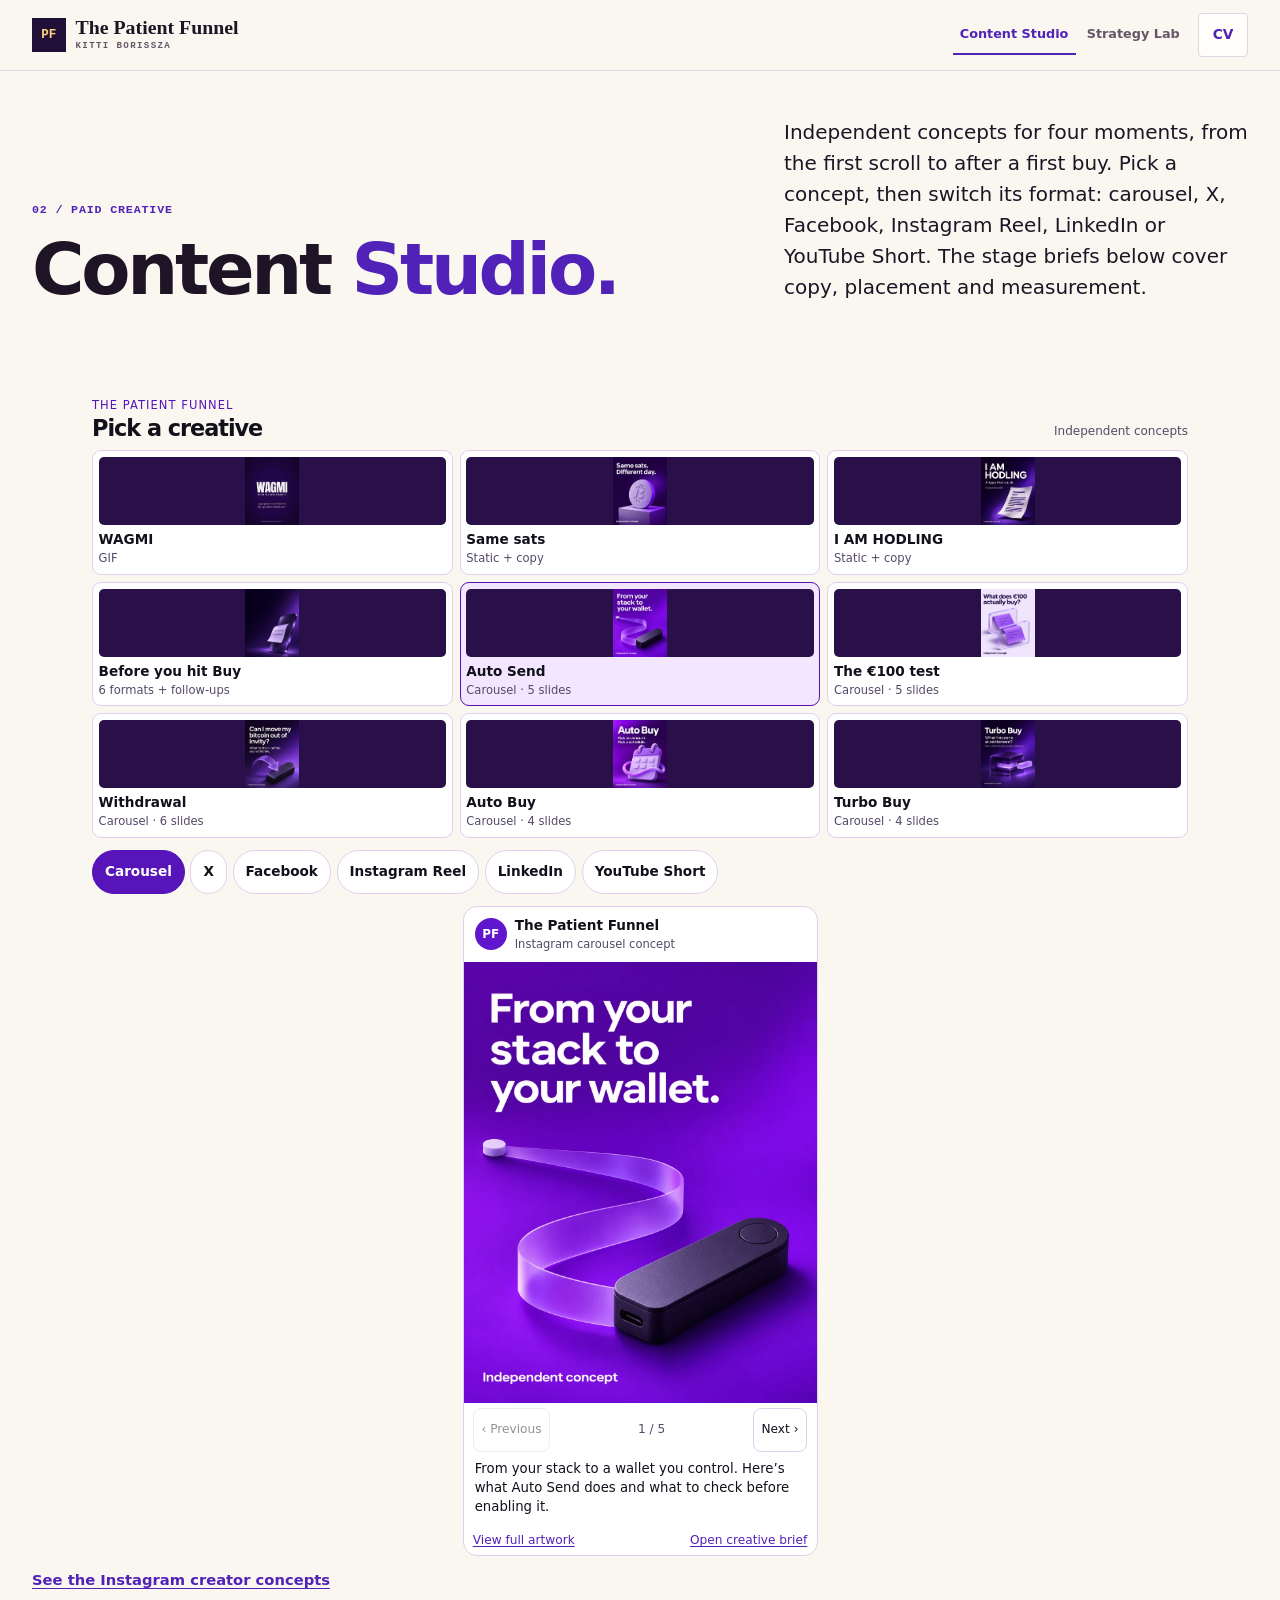
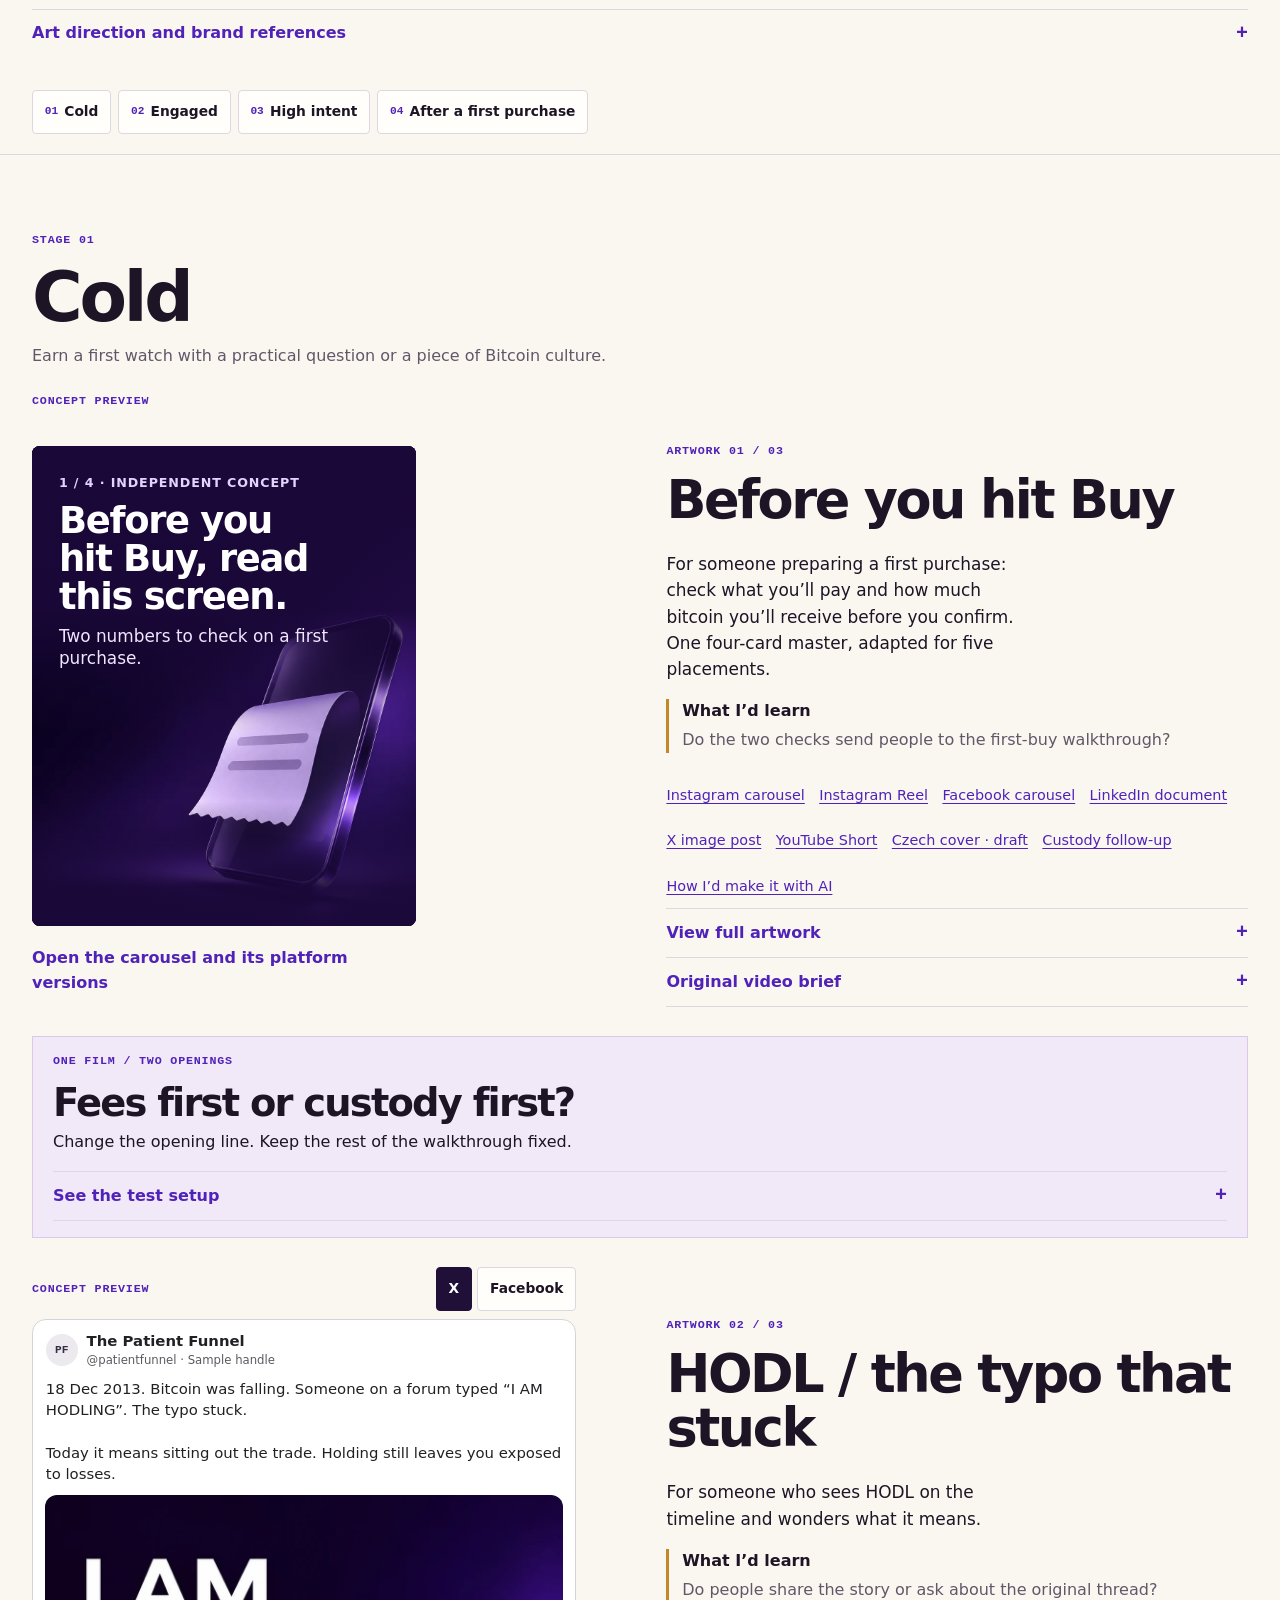
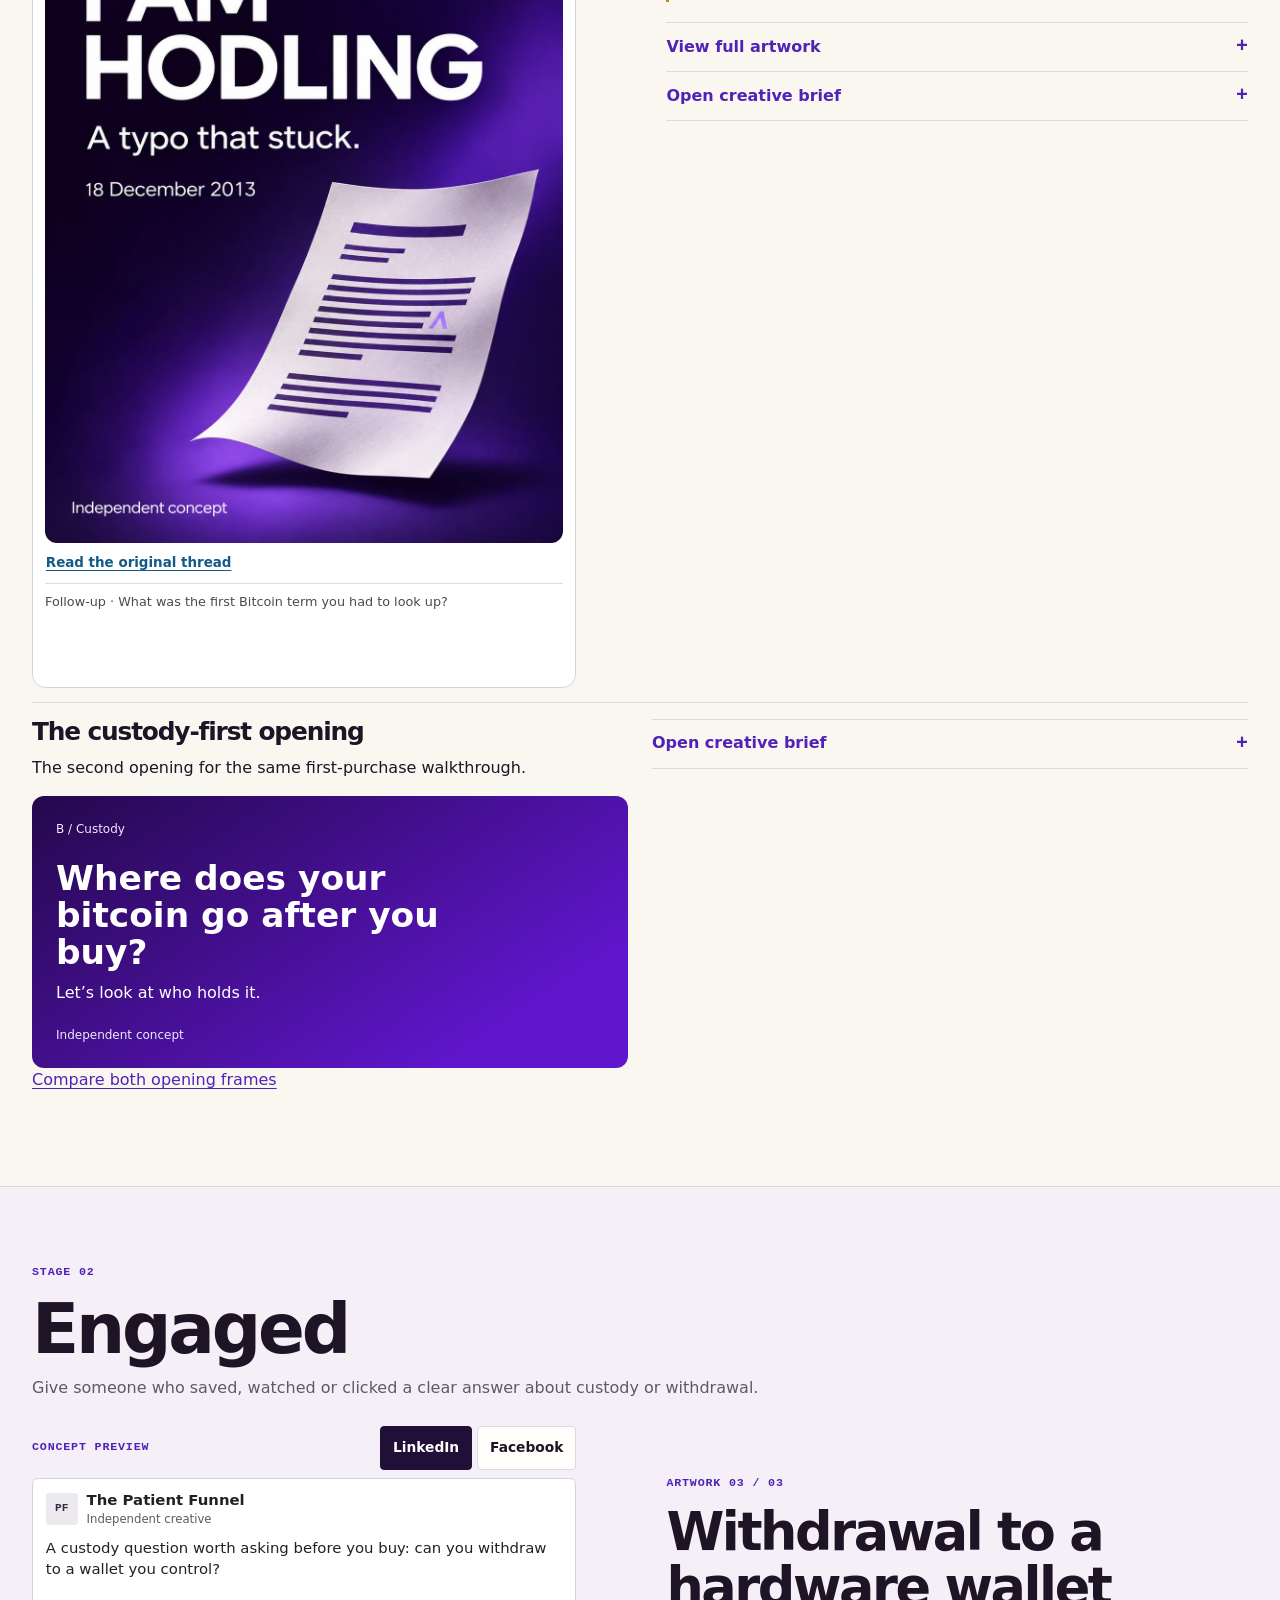
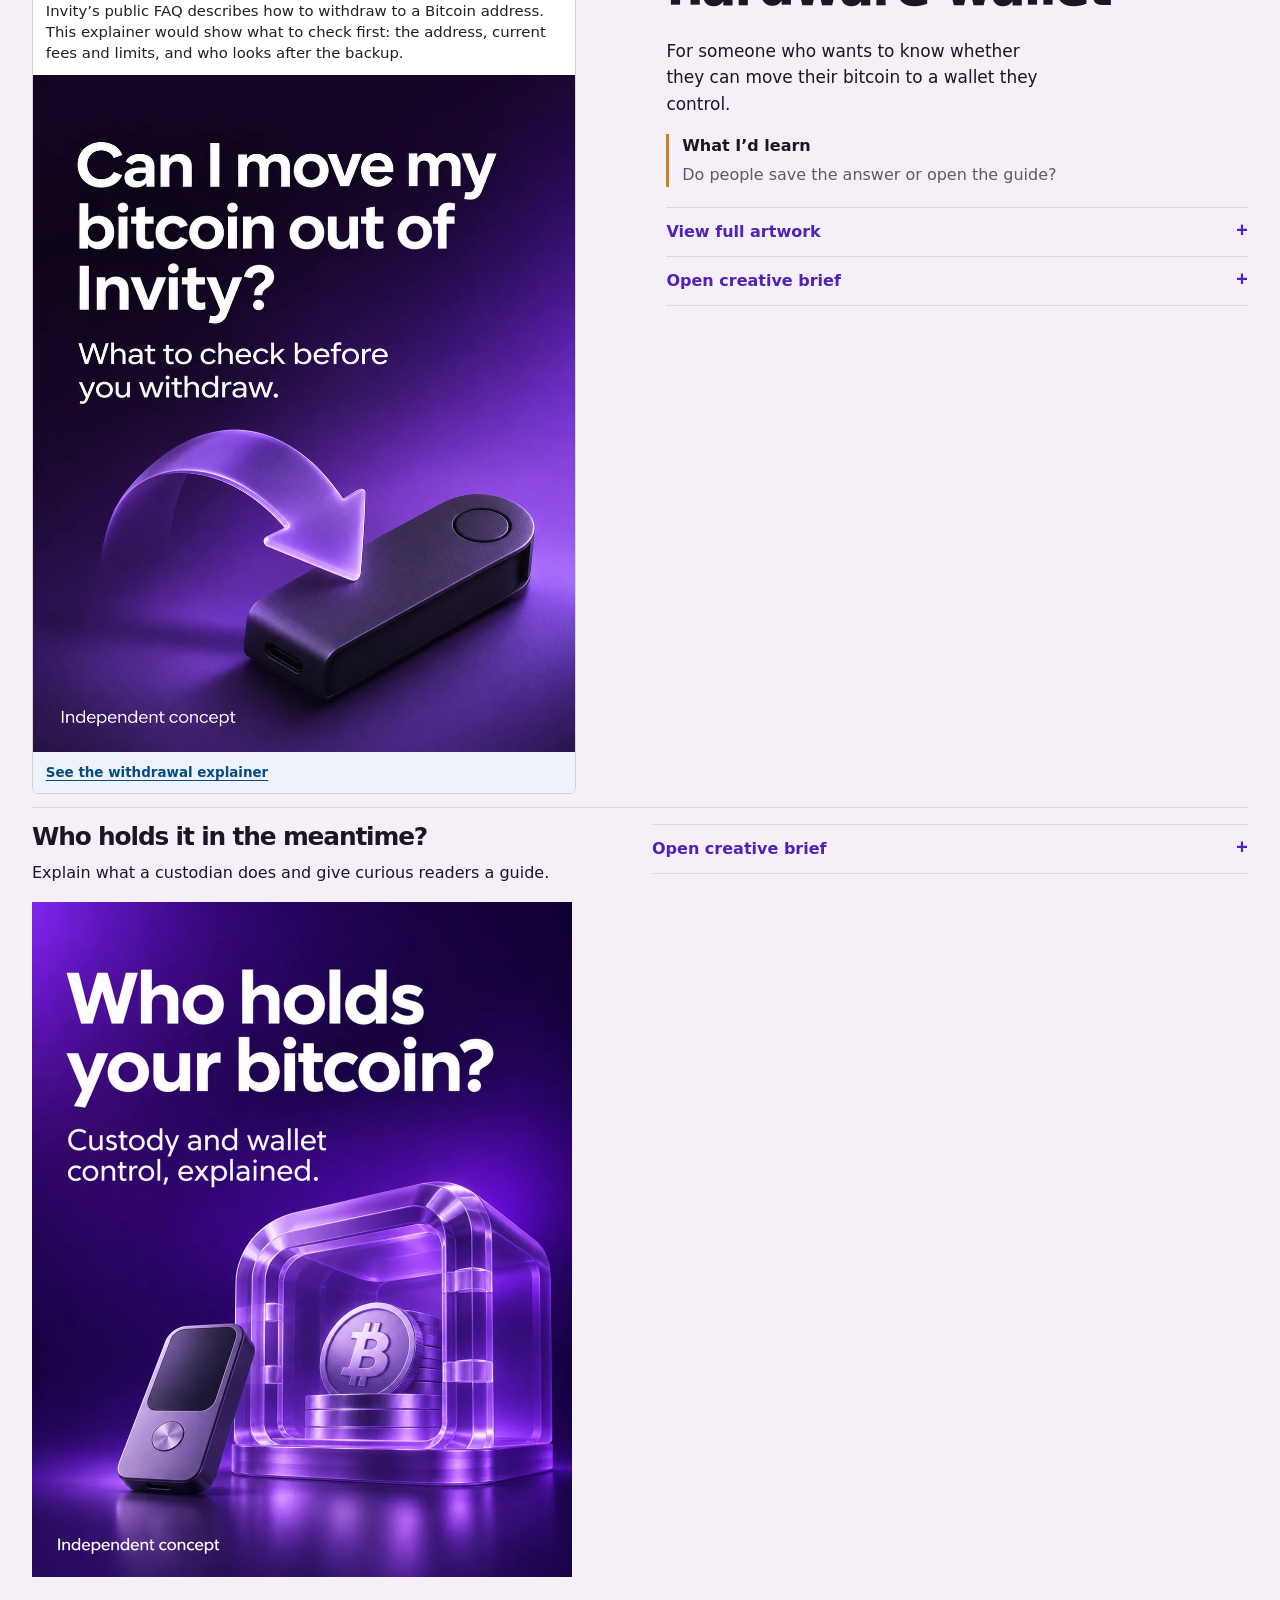
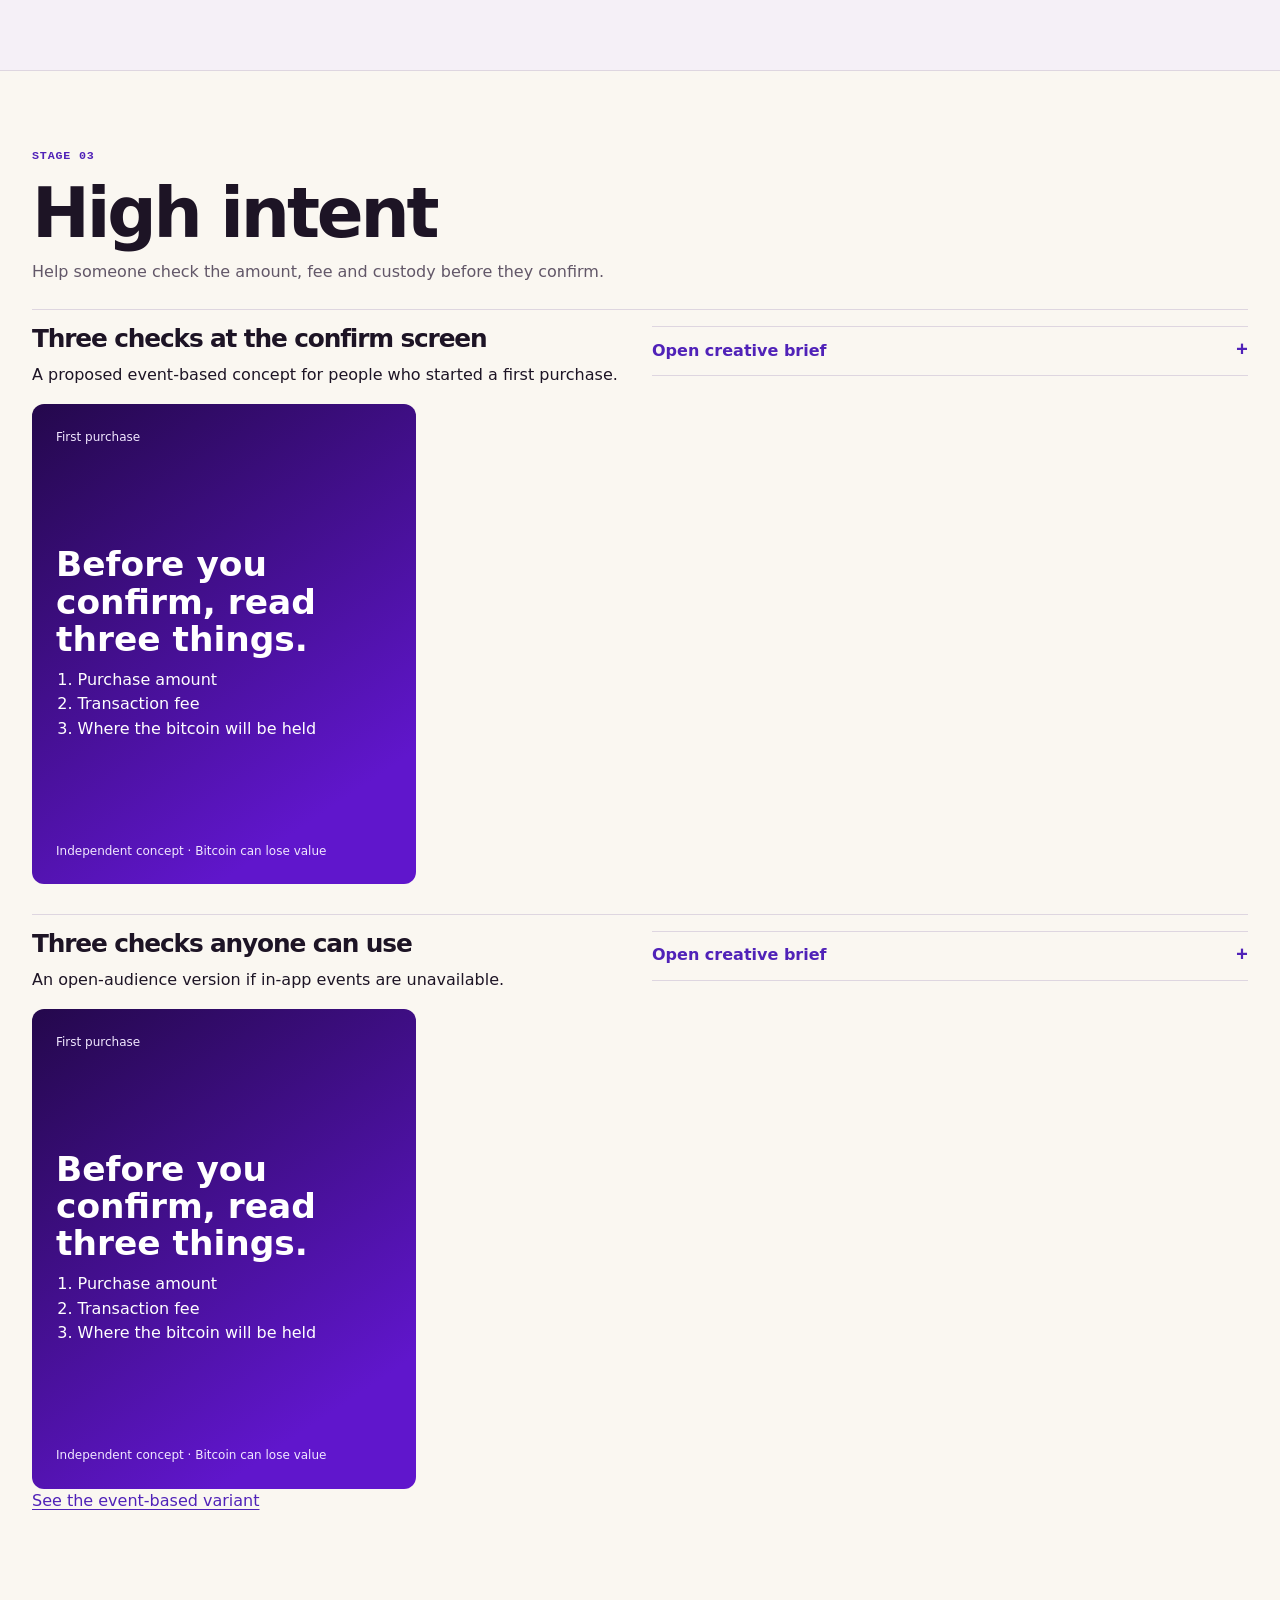
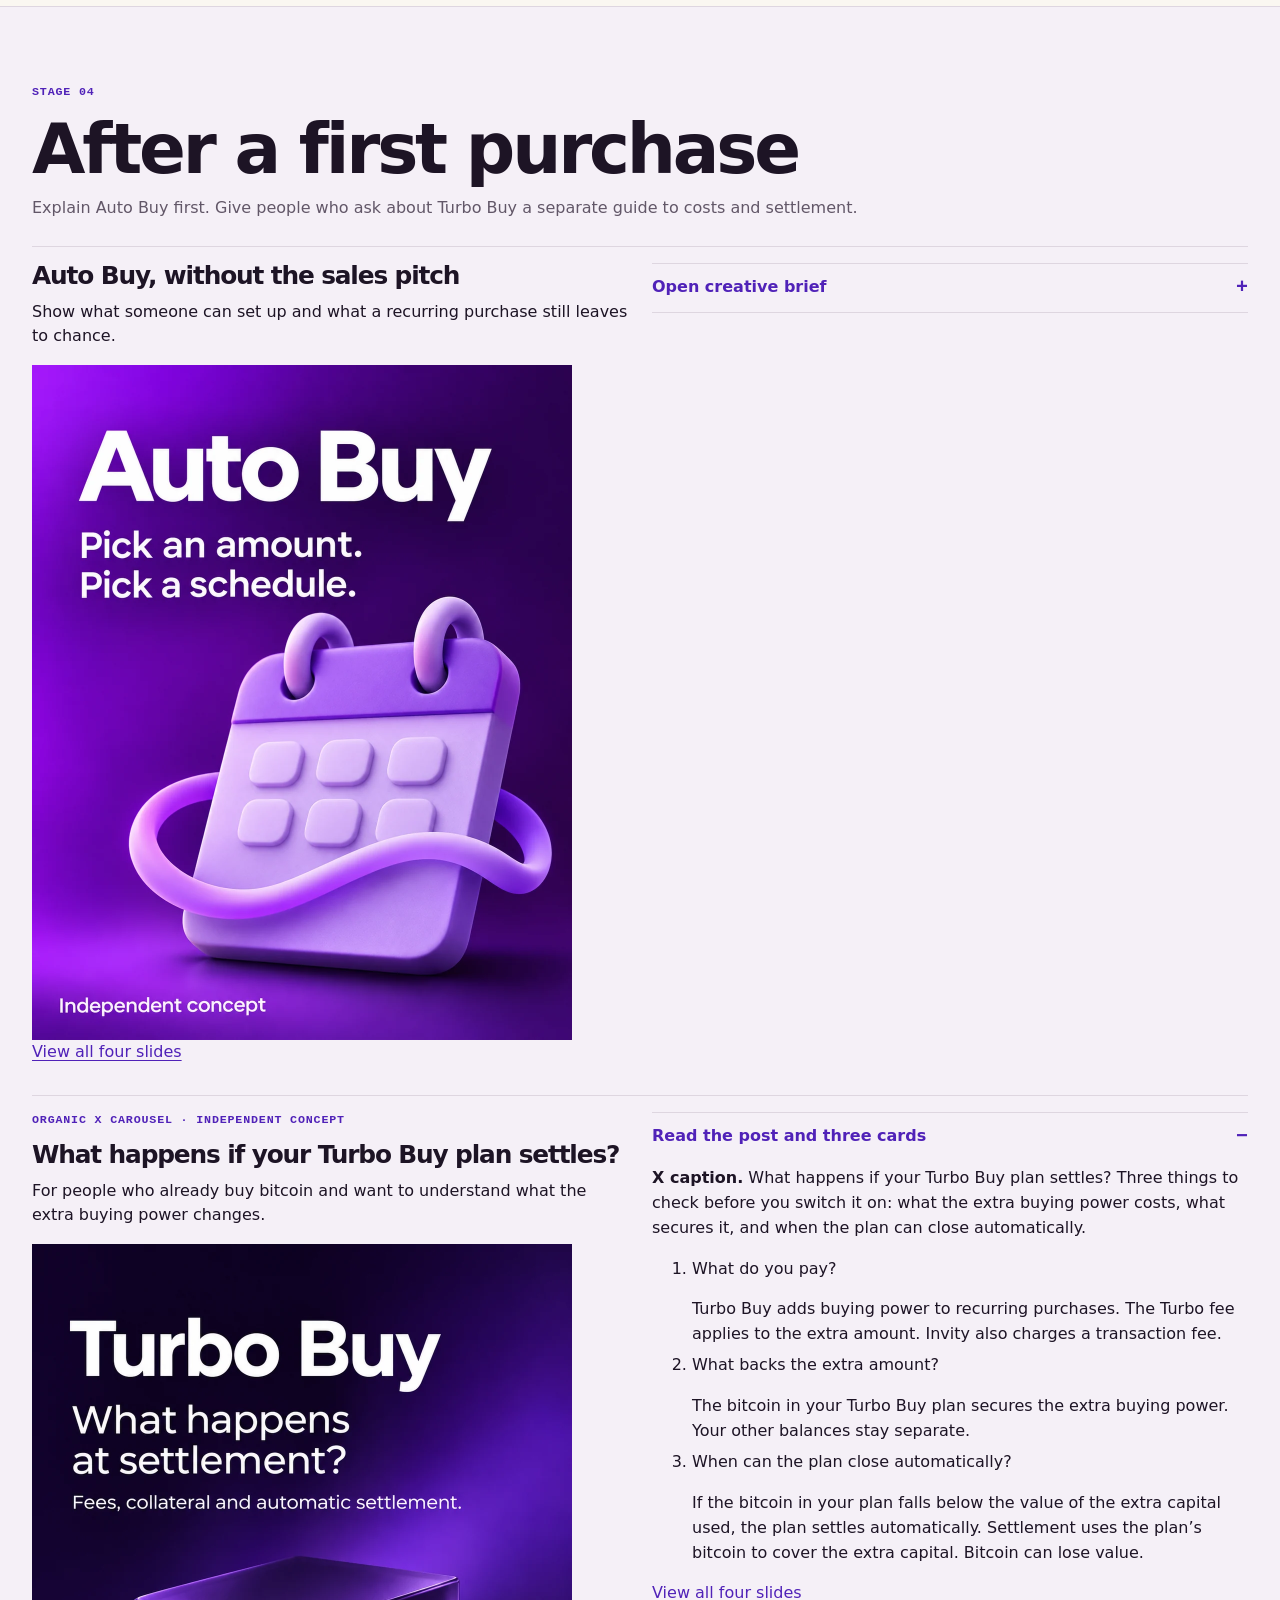
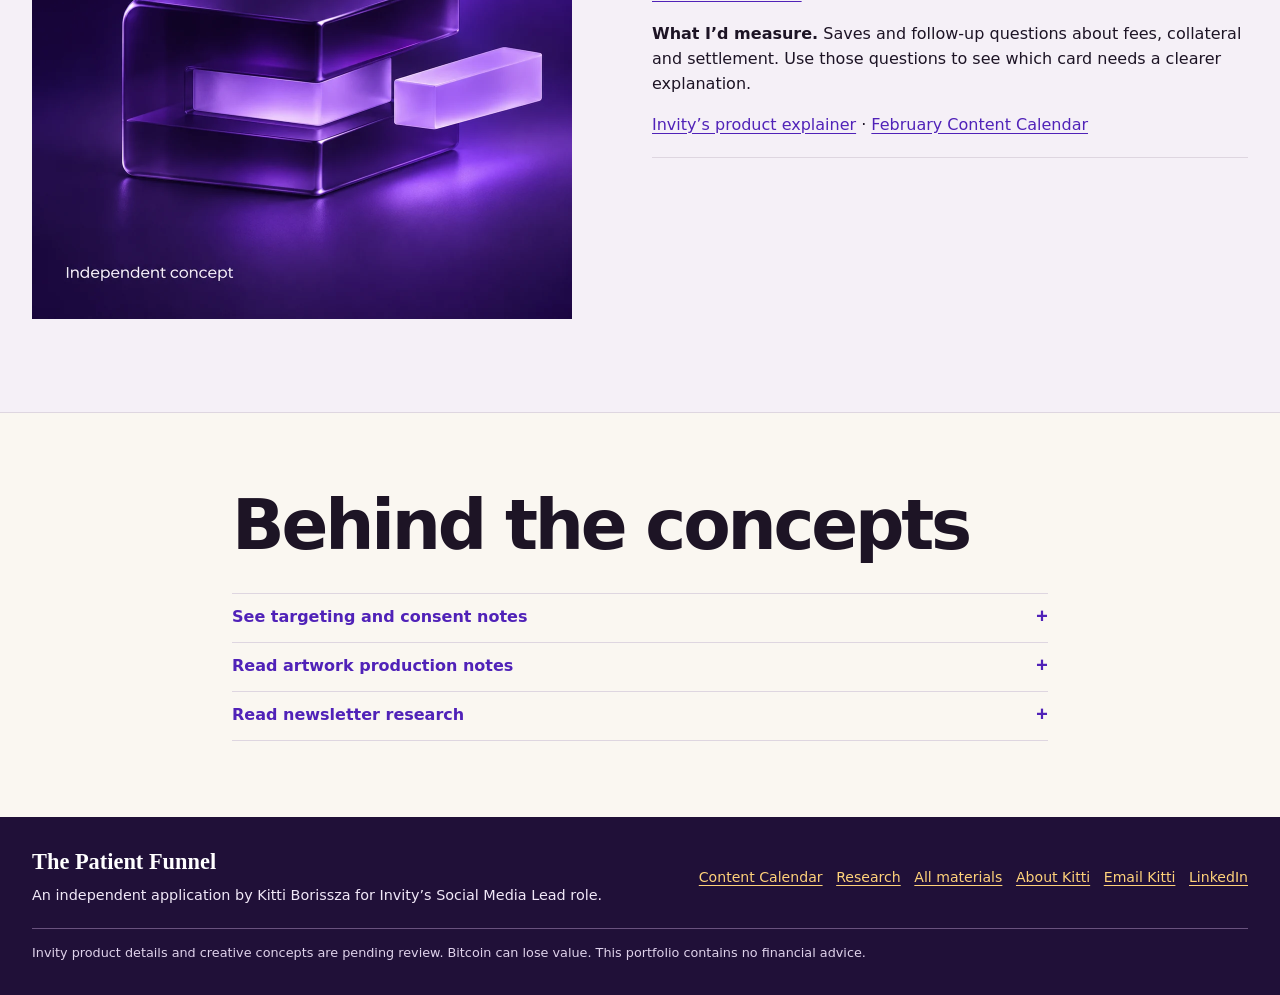
==== commit d1a529a1: "Produce the missing Before you hit Buy assets and copy Adds the YouTube Short, a Czech cover draft a" ====
--- a/ad-gallery.html
+++ b/ad-gallery.html
@@ -21,9 +21,9 @@
 <meta name="theme-color" content="#24084c">
 <link rel="icon" href="data:,">
 <link rel="stylesheet" href="styles.css">
-<link rel="stylesheet" href="fees-concept.css?v=artwork">
+<link rel="stylesheet" href="fees-concept.css?v=followups">
 <script src="interactions.js" defer></script>
-<script src="fees-concept.js?v=artwork" defer></script>
+<script src="fees-concept.js?v=followups" defer></script>
 
 <noscript><style>.feed-controls .tablist{display:none!important}</style></noscript>
 </head>
@@ -44,7 +44,7 @@
     <button class="cursor-interaction" type="button" data-work="wagmi" aria-pressed="false"><img data-image="wagmi" alt=""><b>WAGMI</b><small>GIF</small></button>
     <button class="cursor-interaction" type="button" data-work="sats" aria-pressed="false"><img data-image="sats" alt=""><b>Same sats</b><small>Static + copy</small></button>
     <button class="cursor-interaction" type="button" data-work="hodl" aria-pressed="false"><img data-image="hodl" alt=""><b>I AM HODLING</b><small>Static + copy</small></button>
-    <button class="cursor-interaction" type="button" data-work="fees" aria-pressed="false"><img data-image="fees" alt=""><b>Before you hit Buy</b><small>Carousel + Reel · 5 formats</small></button>
+    <button class="cursor-interaction" type="button" data-work="fees" aria-pressed="false"><img data-image="fees" alt=""><b>Before you hit Buy</b><small>6 formats + follow-ups</small></button>
     <button class="cursor-interaction" type="button" id="carousel-autosend" data-work="autosend" aria-pressed="true"><img data-image="autosend" alt=""><b>Auto Send</b><small>Carousel · 5 slides</small></button>
     <button class="cursor-interaction" type="button" id="carousel-compare" data-work="compare" aria-pressed="false"><img data-image="compare" alt=""><b>The €100 test</b><small>Carousel · 5 slides</small></button>
     <button class="cursor-interaction" type="button" data-work="withdraw" aria-pressed="false"><img data-image="withdraw" alt=""><b>Withdrawal</b><small>Carousel · 6 slides</small></button>
@@ -52,7 +52,10 @@
     <button class="cursor-interaction" type="button" data-work="turbo" aria-pressed="false"><img data-image="turbo" alt=""><b>Turbo Buy</b><small>Carousel · 4 slides</small></button>
   </div>
   <div class="iv-formats" hidden role="group" aria-label="Format">
-    <button class="cursor-interaction" type="button" data-format-key="post" aria-pressed="true">Carousel</button><button class="cursor-interaction" type="button" data-format-key="x" aria-pressed="false">X</button><button class="cursor-interaction" type="button" data-format-key="fb" aria-pressed="false">Facebook</button><button class="cursor-interaction" type="button" data-format-key="ig" aria-pressed="false">Instagram Reel</button><button class="cursor-interaction" type="button" data-format-key="li" aria-pressed="false">LinkedIn</button><button class="cursor-interaction" type="button" data-format-key="yt" aria-pressed="false">YouTube Short</button>
+    <button class="cursor-interaction" type="button" data-format-key="post" aria-pressed="true">Carousel</button><button class="cursor-interaction" type="button" data-format-key="x" aria-pressed="false">X</button><button class="cursor-interaction" type="button" data-format-key="fb" aria-pressed="false">Facebook</button><button class="cursor-interaction" type="button" data-format-key="ig" aria-pressed="false">Instagram Reel</button><button class="cursor-interaction" type="button" data-format-key="li" aria-pressed="false">LinkedIn</button><button class="cursor-interaction" type="button" data-format-key="yt" aria-pressed="false">YouTube Short</button><button class="cursor-interaction" type="button" data-format-key="cs" aria-pressed="false">Czech draft</button>
+  </div>
+  <div class="iv-formats iv-followup" hidden role="group" aria-labelledby="custody-set-label">
+    <span id="custody-set-label">Custody follow-up</span><button class="cursor-interaction" type="button" data-format-key="custody-ig" aria-pressed="false">Instagram Reel</button><button class="cursor-interaction" type="button" data-format-key="custody-fb" aria-pressed="false">Facebook FAQ</button><button class="cursor-interaction" type="button" data-format-key="custody-email" aria-pressed="false">Email</button>
   </div>
   <div class="iv-post" hidden>
     <div class="iv-profile"><span class="iv-avatar" aria-hidden="true">PF</span><div><b>The Patient Funnel</b><small data-format>Instagram carousel concept</small></div></div>
@@ -115,6 +118,7 @@
 #invity-gallery-sample .iv-picker button{min-width:0;background:var(--iv-surface);color:var(--iv-text);border:1px solid var(--iv-line);border-radius:9px;padding:.35rem;text-align:left;min-height:44px}
 #invity-gallery-sample .iv-picker button[aria-pressed=true]{background:var(--iv-active);border-color:var(--iv-action)}
 #invity-gallery-sample .iv-formats{display:flex;flex-wrap:wrap;gap:.35rem;margin:.75rem 0}#invity-gallery-sample .iv-formats button{min-height:44px;padding:.45rem .75rem;border:1px solid var(--iv-line);border-radius:999px;background:var(--iv-surface);color:var(--iv-text);font-size:.85rem;font-weight:650}#invity-gallery-sample .iv-formats button[aria-pressed=true]{background:var(--iv-action);border-color:var(--iv-action);color:#fff}
+#invity-gallery-sample .iv-followup{margin-top:-.35rem;align-items:center}#invity-gallery-sample .iv-followup span{margin-right:.2rem;color:var(--iv-muted);font-size:.72rem;font-weight:650;letter-spacing:.07em;text-transform:uppercase}
 #invity-gallery-sample button{transition-property:background-color,border-color,scale;transition-duration:150ms;transition-timing-function:cubic-bezier(0.2,0,0,1)}#invity-gallery-sample button:active{scale:.96}@media(hover:hover){#invity-gallery-sample .iv-picker button:hover{scale:1.02}}
 #invity-gallery-sample .iv-picker img{width:100%;height:68px;object-fit:contain;background:#291048;border-radius:5px;display:block;margin:0 0 .26rem}
 #invity-gallery-sample .iv-picker b,#invity-gallery-sample .iv-profile b{display:block;font-size:.85rem;overflow-wrap:anywhere}
@@ -213,7 +217,8 @@
   const formats = [...root.querySelectorAll('[data-format-key]')];
   const feesView = root.querySelector('#fees-concept');
   const formatLabels = {x:'X',fb:'Facebook',ig:'Instagram Reel',li:'LinkedIn',yt:'YouTube Short'};
-  const feesFormatLabels = {post:'Instagram carousel',x:'X image post',fb:'Facebook carousel',ig:'Instagram Reel',li:'LinkedIn document'};
+  const feesFormatLabels = {post:'Instagram carousel',x:'X image post',fb:'Facebook carousel',ig:'Instagram Reel',li:'LinkedIn document',yt:'YouTube Short',cs:'Czech carousel · draft','custody-ig':'Instagram Reel','custody-fb':'Facebook FAQ','custody-email':'Email'};
+  const followUp = root.querySelector('.iv-followup');
   // The platform previews were written for a slightly different concept list.
   const toPlatformConcept = { autosend: 'keys', autobuy: 'routine' };
   const fromPlatformConcept = { keys: 'autosend', routine: 'autobuy' };
@@ -224,11 +229,12 @@
     for (const button of selector) button.setAttribute('aria-pressed',String(button.dataset.work === active));
     for (const button of formats) {
       const key = button.dataset.formatKey;
-      button.hidden = fees && !feesFormatLabels[key];
+      button.hidden = fees ? !feesFormatLabels[key] : key !== 'post' && !formatLabels[key];
       button.textContent = fees ? feesFormatLabels[key] || '' : key === 'post' ? (entries[active].slides ? 'Carousel' : active === 'wagmi' ? 'Animation' : 'Artwork') : formatLabels[key];
       button.setAttribute('aria-pressed', String(key === format));
     }
     feesView.hidden = !fees;
+    followUp.hidden = !fees;
     post.hidden = fees || format !== 'post';
     platformPreview.hidden = fees || format === 'post';
     feesConcept.render(fees && format, step, reveal);
@@ -259,7 +265,7 @@
   function selectCreative(creative, slide, writeHistory = false, nextFormat = format) {
     clearTimeout(timer);
     active = creative;
-    format = creative === 'fees' && nextFormat === 'yt' ? 'ig' : nextFormat;
+    format = nextFormat;
     const total = creative === 'fees' ? 4 : (entries[creative].slides?.length ?? 0) + 1;
     step = Math.max(0, Math.min(slide, total - 1));
     playing = false;
@@ -277,8 +283,10 @@
     const feesSection = ['#ad-fees', '#brief-fees', '#artwork-fees', '#ab-test', '#fees-ai'].includes(location.hash);
     const legacy = { '#carousel-autosend': 'autosend', '#carousel-compare': 'compare' };
     const feesLegacy = { '#fees-feed-facebook': 'fb', '#fees-feed-linkedin': 'li' }[location.hash];
-    const preview = /^#preview-(sats|wagmi|hodl|routine|fees|withdraw|compare|keys|turbo)-(x|fb|ig|li|yt)$/.exec(location.hash);
-    if (preview) selectCreative(fromPlatformConcept[preview[1]] || preview[1], 0, false, preview[2]);
+    const route = /^#preview-([a-z]+)-([a-z-]+)$/.exec(location.hash);
+    const routeCreative = route && (fromPlatformConcept[route[1]] || route[1]);
+    const preview = route && (routeCreative === 'fees' ? feesFormatLabels[route[2]] : entries[routeCreative] && formatLabels[route[2]]);
+    if (preview) selectCreative(routeCreative, 0, false, route[2]);
     else if (feesLegacy) selectCreative('fees', 0, false, feesLegacy);
     else selectCreative(match?.[1] || legacy[location.hash] || (feesSection ? 'fees' : 'autosend'), match ? Number(match[2]) - 1 : 0, false, 'post');
     if ((match || preview || feesLegacy) && scroll) root.scrollIntoView({ block: 'start' });
@@ -519,9 +527,9 @@
 </div>
 <nav class="wrap jump-links" aria-label="Funnel stages"><a href="#cold"><span>01</span> Cold</a><a href="#engaged"><span>02</span> Engaged</a><a href="#intent"><span>03</span> High intent</a><a href="#after"><span>04</span> After a first purchase</a></nav><section class="section-band gallery-stage" id="cold"><div class="wrap"><div class="stage-head"><p class="eyebrow">Stage 01</p><h2 id="cold-h">Cold</h2><p>Earn a first watch with a practical question or a piece of Bitcoin culture.</p></div>
 <article class="gallery-item" id="ad-fees"><div class="concept-showcase">
-      <div class="concept-feed"><p class="eyebrow">Concept preview</p><a class="bh-cover-link" href="#creative-fees-1"><span data-bh-cover><img src="assets/fees-campaign/cover.webp" width="1080" height="1350" alt="A lilac receipt curls forward from a dark glass phone."></span>Open the carousel and its four platform versions</a></div>
+      <div class="concept-feed"><p class="eyebrow">Concept preview</p><a class="bh-cover-link" href="#creative-fees-1"><span data-bh-cover><img src="assets/fees-campaign/cover.webp" width="1080" height="1350" alt="A lilac receipt curls forward from a dark glass phone."></span>Open the carousel and its platform versions</a></div>
       <div class="concept-info"><p class="eyebrow">Artwork 01 / 03</p><h3>Before you hit Buy</h3><p class="concept-desc">For someone preparing a first purchase: check what you’ll pay and how much bitcoin you’ll receive before you confirm. One four-card master, adapted for five placements.</p><div class="learn-note"><b>What I’d learn</b><p>Do the two checks send people to the first-buy walkthrough?</p></div>
-      <ul class="bh-format-links" aria-label="Formats"><li><a href="#creative-fees-1">Instagram carousel</a></li><li><a href="#preview-fees-ig">Instagram Reel</a></li><li><a href="#preview-fees-fb">Facebook carousel</a></li><li><a href="#preview-fees-li">LinkedIn document</a></li><li><a href="#preview-fees-x">X image post</a></li><li><a href="#fees-ai">How I’d make it with AI</a></li></ul>
+      <ul class="bh-format-links" aria-label="Formats"><li><a href="#creative-fees-1">Instagram carousel</a></li><li><a href="#preview-fees-ig">Instagram Reel</a></li><li><a href="#preview-fees-fb">Facebook carousel</a></li><li><a href="#preview-fees-li">LinkedIn document</a></li><li><a href="#preview-fees-x">X image post</a></li><li><a href="#preview-fees-yt">YouTube Short</a></li><li><a href="#preview-fees-cs">Czech cover · draft</a></li><li><a href="#preview-fees-custody-ig">Custody follow-up</a></li><li><a href="#fees-ai">How I’d make it with AI</a></li></ul>
       <div class="concept-links"><details class="disclosure" id="artwork-fees"><summary>View full artwork</summary><div class="detail-body"><figure class="full-art"><img src="assets/fees-creative.webp" width="1080" height="1350" alt="A floating receipt beside a phone silhouette. Read this screen before you buy." loading="lazy"><figcaption>Original 1080 × 1350 artwork. <a href="assets/fees-creative.webp">Open original image</a></figcaption></figure></div></details><details class="disclosure" id="brief-fees"><summary>Original video brief</summary><div class="detail-body"><div class="creative">
 <p class="headline">This is the screen to actually read.</p>
 <p class="copy">What you’ll pay, before you tap anything. A first bitcoin purchase, every screen, including the fee line. Bitcoin can lose value. Make sure you understand the risks before deciding whether to buy.</p>
--- a/fees-concept.css
+++ b/fees-concept.css
@@ -71,7 +71,7 @@
 .bh-scene{position:absolute;inset:0;opacity:0;transition:opacity .35s}
 .bh-scene.is-on{opacity:1}
 .bh-scene .bh-card{height:100%}
-.bh-badge{position:absolute;right:.6rem;bottom:.6rem;padding:.25rem .45rem;border-radius:5px;background:#1d142cd9;color:#fff;font-size:.72rem;transition:opacity .2s}
+.bh-badge{position:absolute;z-index:2;right:.6rem;bottom:.6rem;padding:.25rem .45rem;border-radius:5px;background:#1d142cd9;color:#fff;font-size:.72rem;transition:opacity .2s}
 .bh-screen:not([data-state=poster]) .bh-badge{opacity:0}
 #fees-concept .bh-player{gap:.6rem}
 #fees-concept .bh-player button{min-width:6.2rem}
@@ -109,3 +109,31 @@
 @media(hover:hover){.bh-cover-link:hover{scale:1.02}}
 .bh-format-links{display:flex;flex-wrap:wrap;gap:.1rem .9rem;margin:.6rem 0 0;padding:0;list-style:none;font-size:.9rem}
 .bh-format-links a{display:inline-flex;align-items:center;min-height:44px}
+
+.bh-custody{--art-pos:center bottom}
+.bh-custody .bh-art::after{background:linear-gradient(180deg,#1a0838 0%,#1a0838 50%,#1a083800 68%,#1a083800 76%,#1a0838 90%)}
+.bh-faq{margin:0;padding-left:1.2em;display:grid;gap:1.4cqi;font-size:5cqi;font-weight:650;color:#efe6ff}
+.bh-cc{align-self:center;margin:auto 0 0;padding:1.6cqi 3cqi;border-radius:2cqi;background:#0d031fd9;color:#fff;font-size:5.4cqi;font-weight:700;line-height:1.25;text-align:center;max-width:92%}
+.bh-has-quote .bh-cc{margin-top:0}
+.bh-poster{position:absolute;inset:0;z-index:1}
+.bh-poster .bh-card{height:100%}
+.bh-screen:not([data-state=poster]) .bh-poster{display:none}
+.bh-yt-title{margin:0;padding:.6rem .75rem 0;font-size:.95rem;font-weight:700;line-height:1.3}
+.bh-draft,.bh-setnote,.bh-review{margin:0;padding:.5rem .75rem;font-size:.78rem;line-height:1.4}
+.bh-draft{background:var(--iv-active);color:var(--iv-text);font-weight:650}
+.bh-setnote{border-bottom:1px solid var(--iv-line);color:var(--iv-muted)}
+.bh-setnote b{display:block;color:var(--iv-text)}
+.bh-review{border-top:1px solid var(--iv-line);color:var(--iv-muted)}
+.bh-static{margin:0 .75rem .2rem;border:1px solid var(--iv-line);border-radius:8px;overflow:hidden}
+#fees-concept .bh-email{max-width:460px}
+.bh-mail-head{display:grid;grid-template-columns:auto 1fr;gap:.2rem .7rem;margin:0;padding:.6rem .75rem;border-bottom:1px solid var(--iv-line);font-size:.8rem}
+.bh-mail-head dt{color:var(--iv-muted)}
+.bh-mail-head dd{margin:0;overflow-wrap:anywhere}
+.bh-mail-body{padding:.75rem;font-size:.88rem;line-height:1.45}
+.bh-mail-body img{display:block;width:min(100%,15rem);height:auto;margin:0 auto;border-radius:8px}
+.bh-mail-body ul{padding-left:1.1rem}
+.bh-mail-body li+li{margin-top:.35rem}
+.bh-mail-h{margin:.8rem 0 .3rem;font-size:1.2rem;font-weight:720;line-height:1.15;letter-spacing:-.02em}
+.bh-pending{display:inline-block;padding:0 .3rem;border-radius:4px;background:var(--iv-active);font-size:.75rem;font-weight:650}
+.bh-mail-cta{display:inline-flex;align-items:center;min-height:44px;padding:0 1rem;border-radius:99px;background:#5614b9;color:#fff;font-weight:650;text-decoration:none}
+.bh-mail-foot{margin:.9rem 0 0;color:var(--iv-muted);font-size:.75rem}
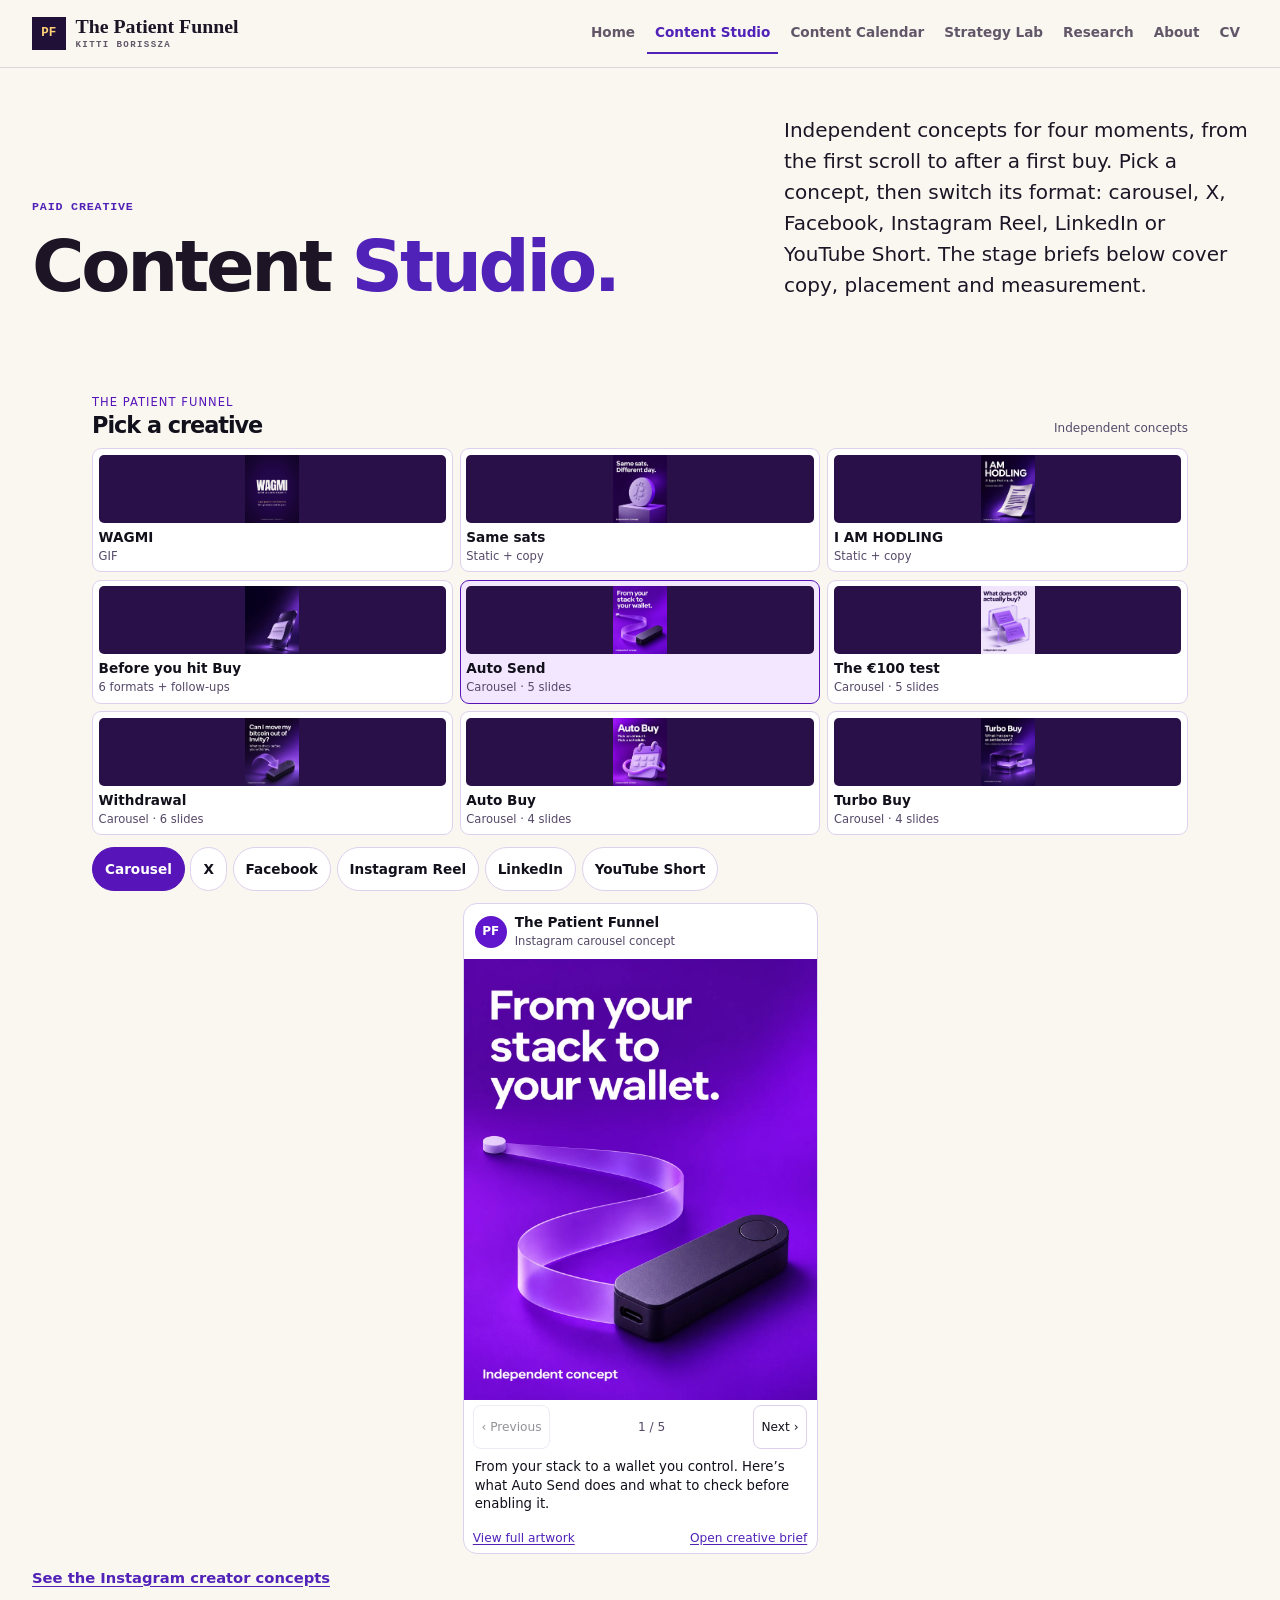
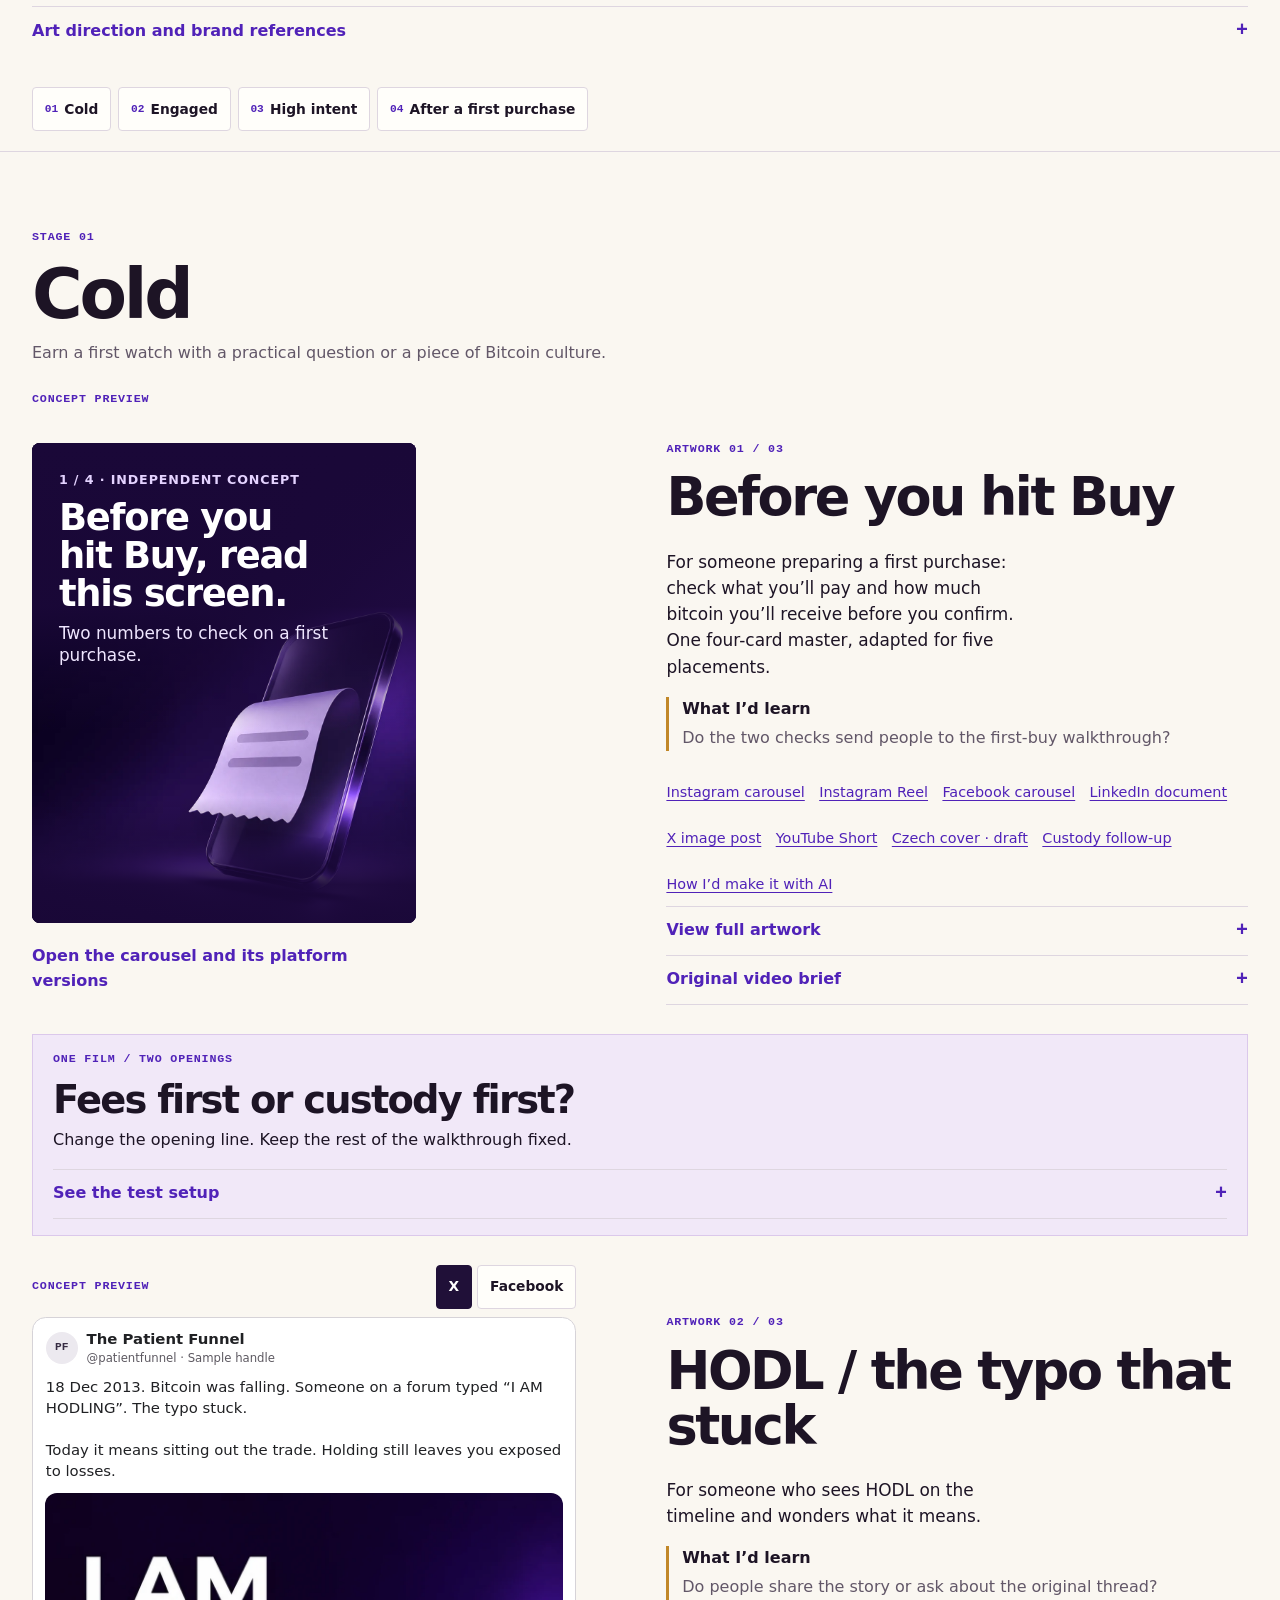
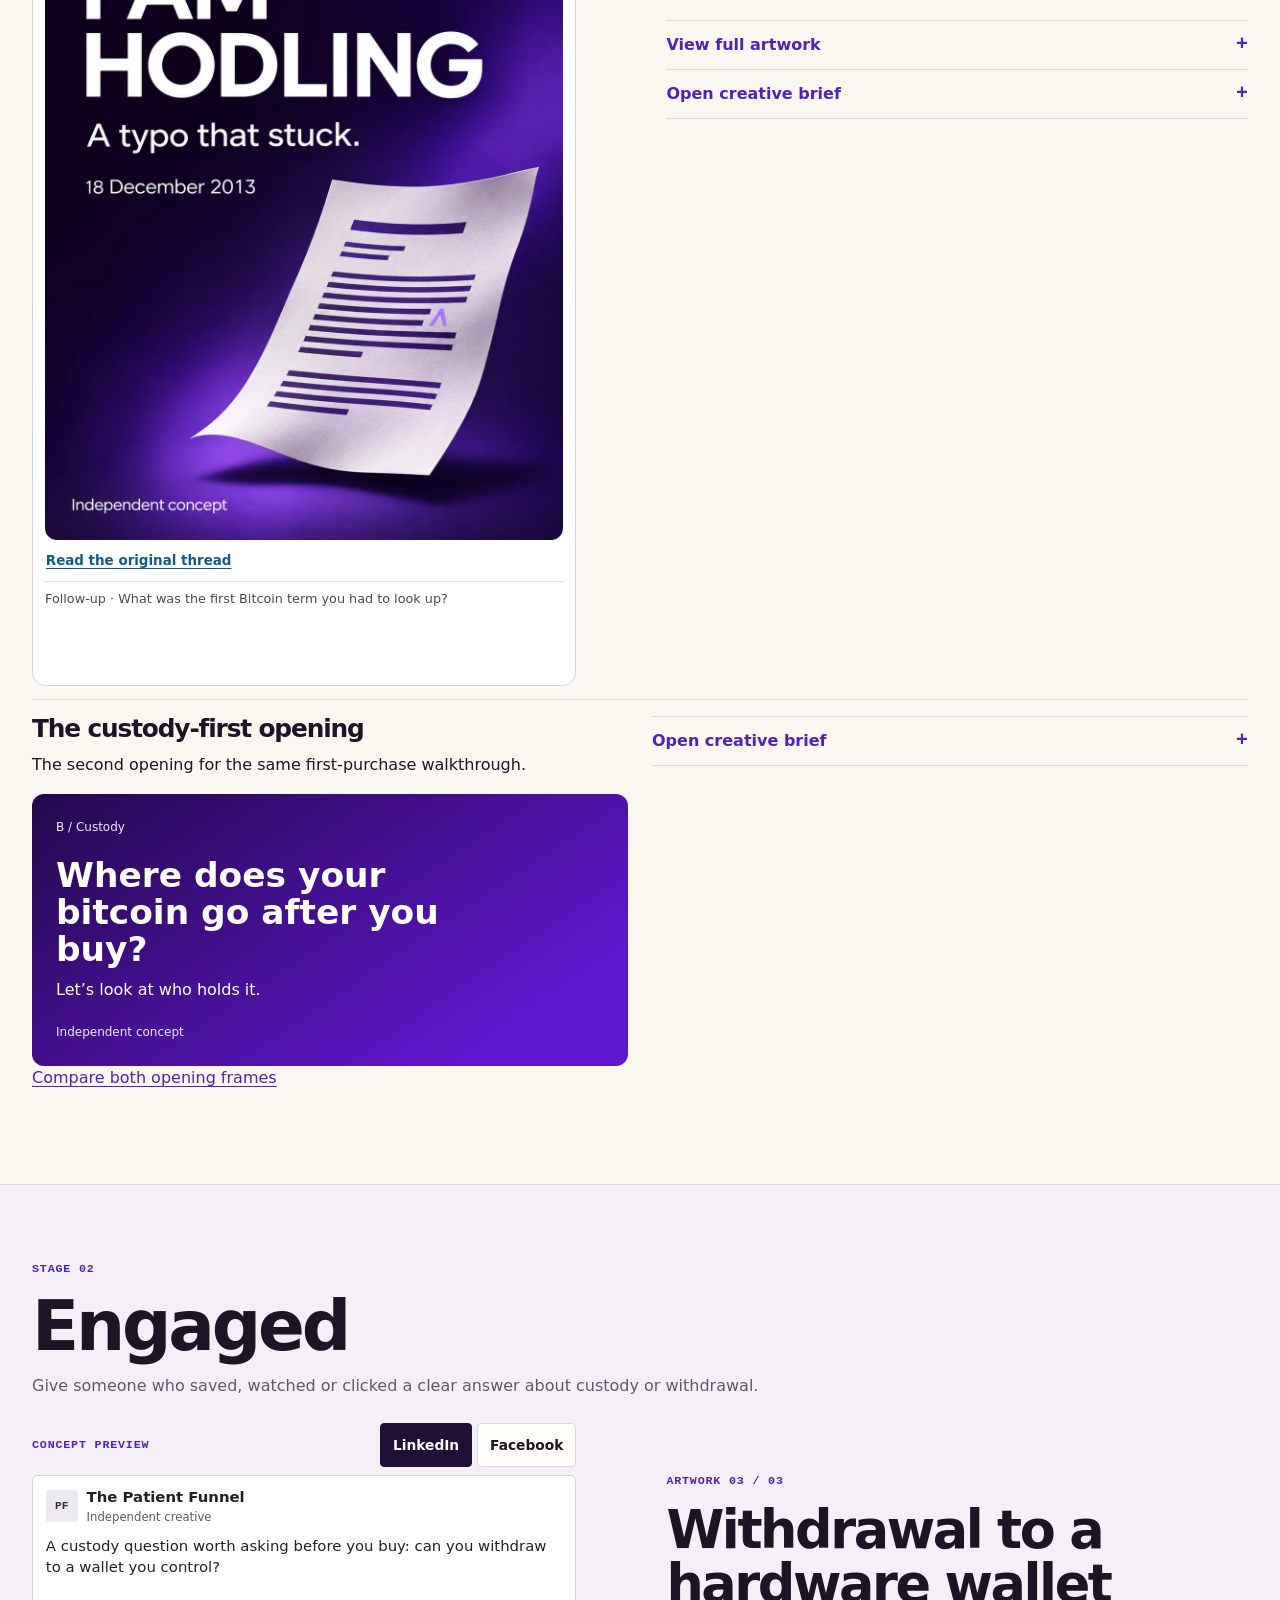
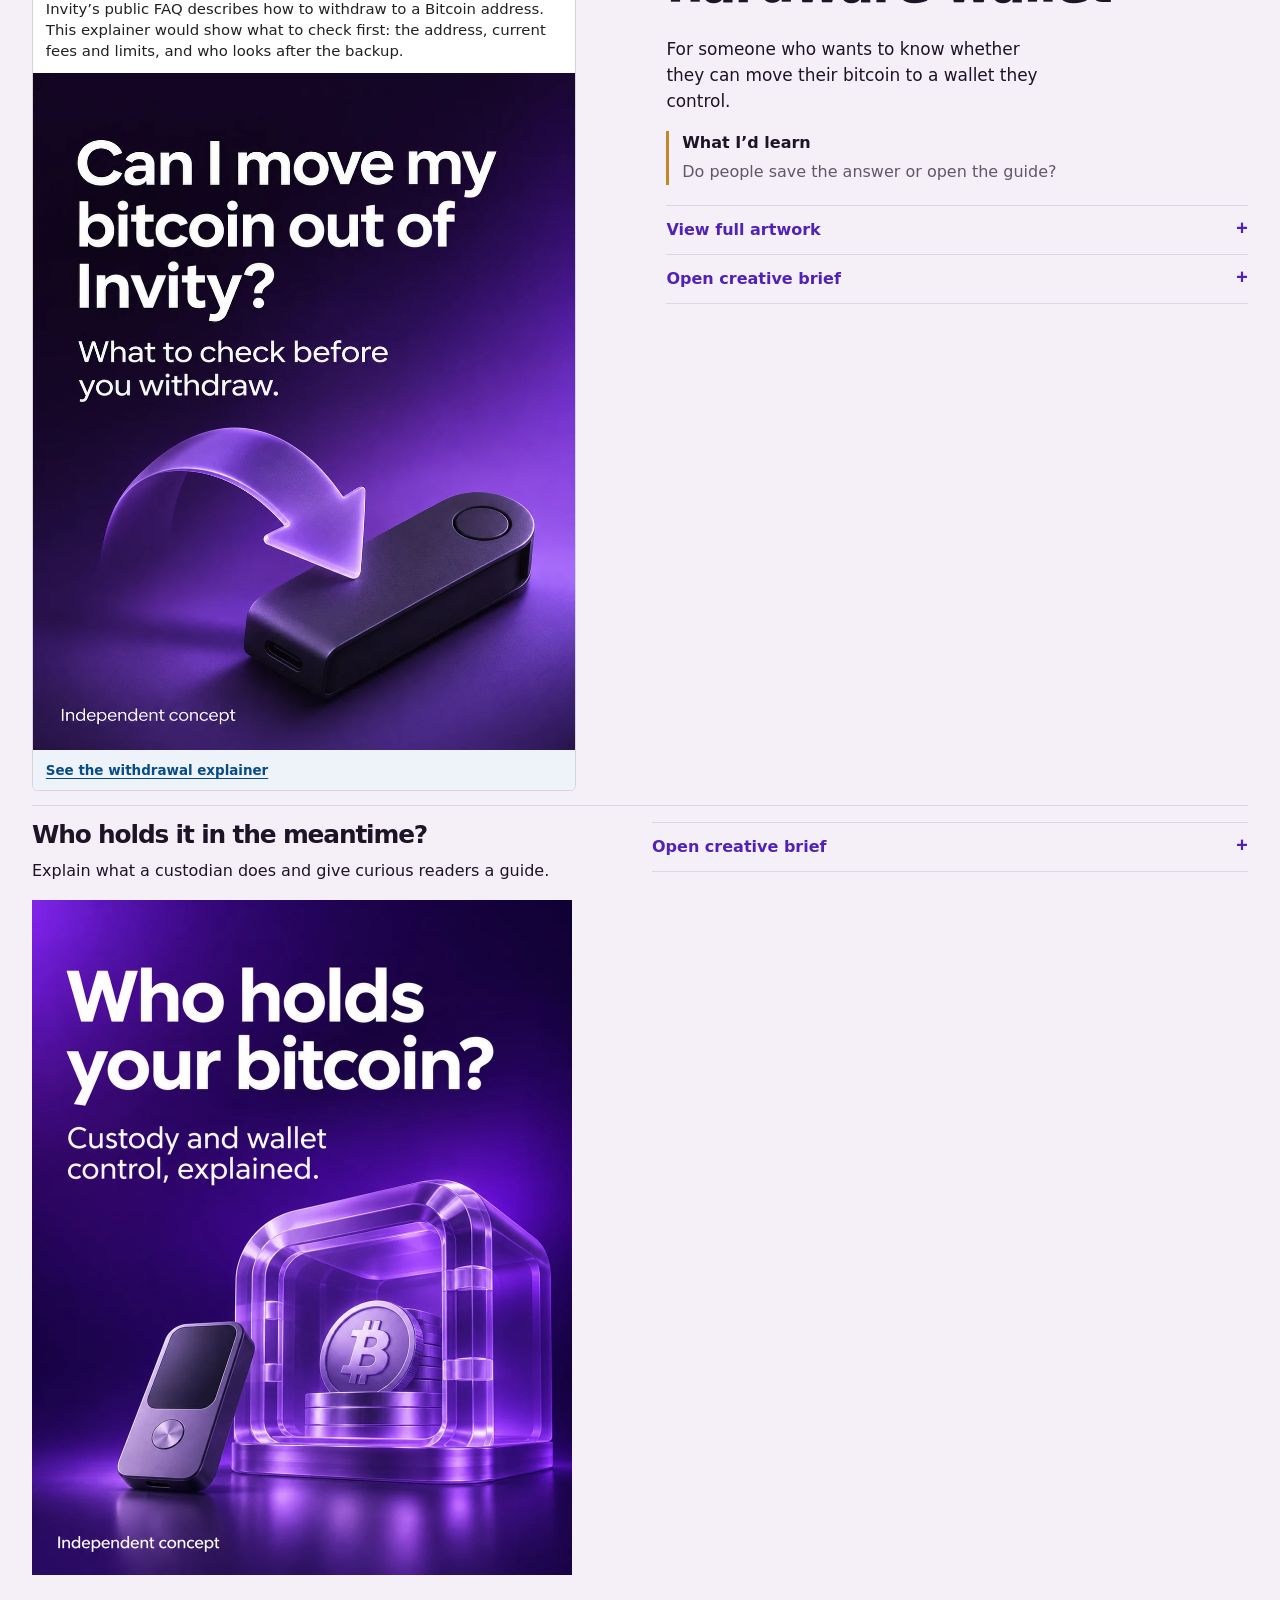
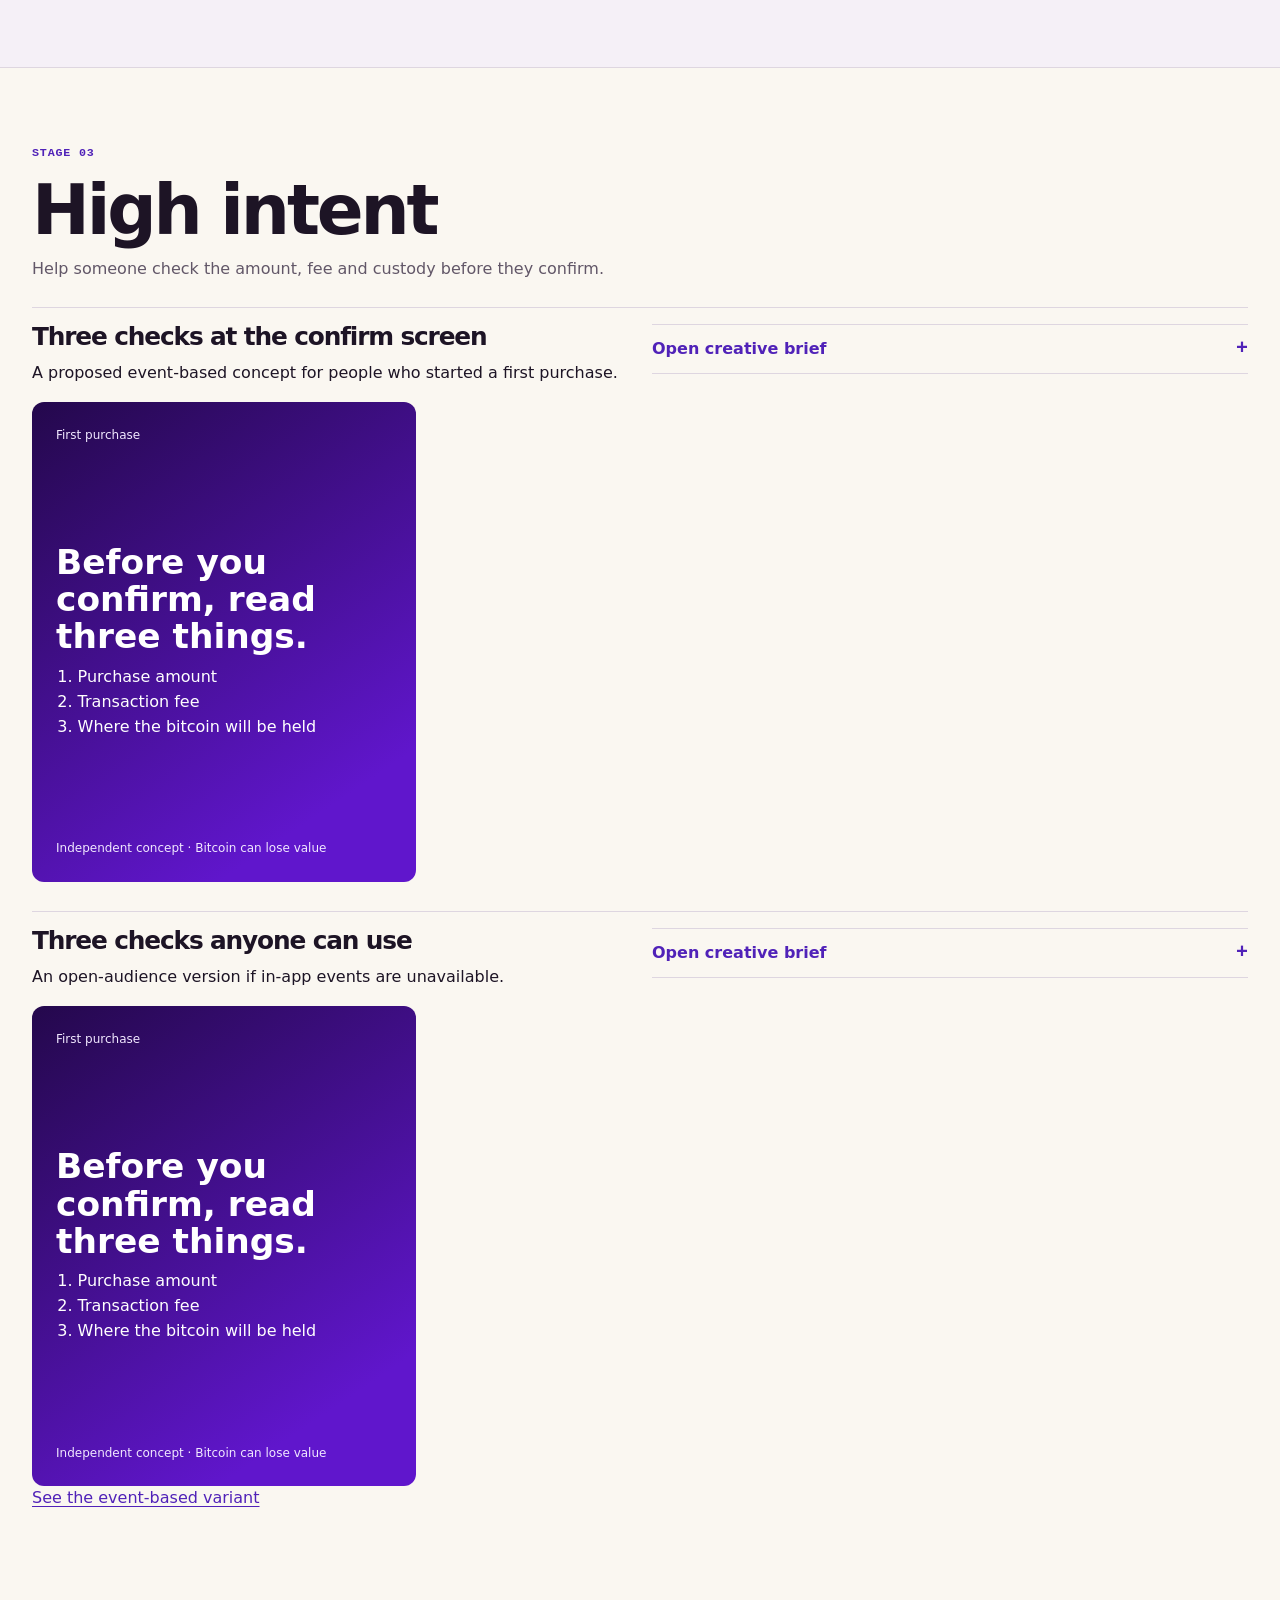
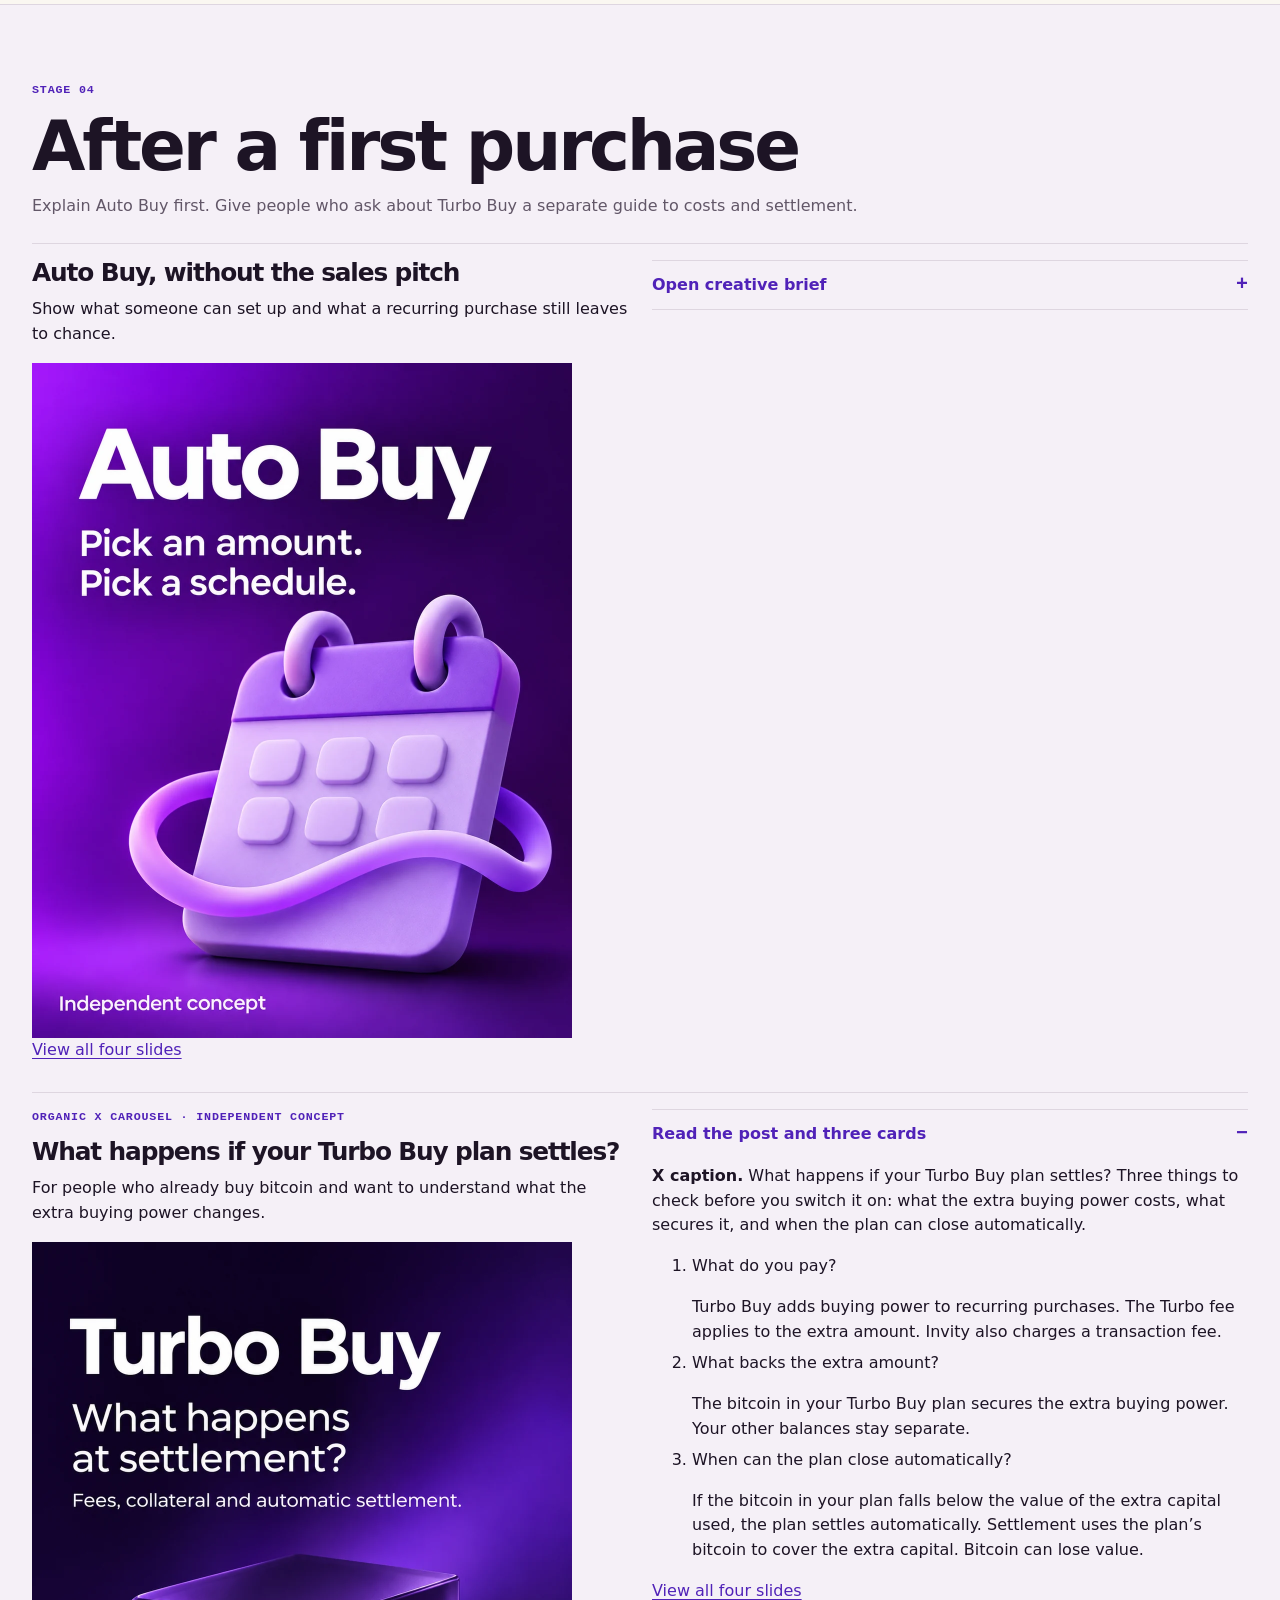
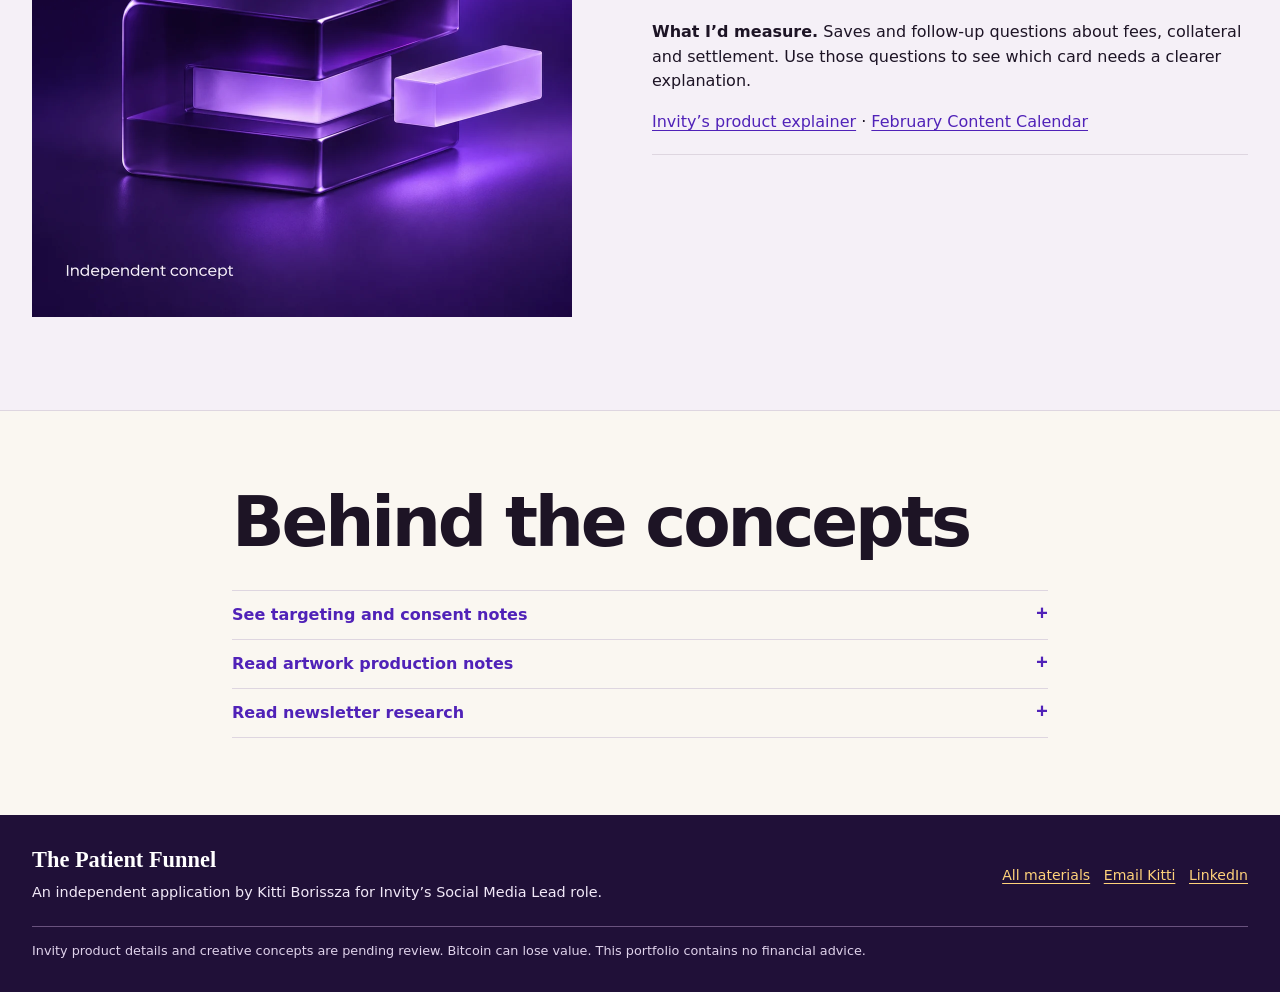
==== commit bc25d56e: "Put every page in one consistent main menu Closes #22" ====
--- a/ad-gallery.html
+++ b/ad-gallery.html
@@ -31,10 +31,9 @@
 <a class="skip" href="#main">Skip to content</a>
 <header class="site-head"><div class="wrap head-inner">
   <a class="wordmark" href="index.html"><span class="monogram" aria-hidden="true">PF</span><span>The Patient Funnel<small>KITTI BORISSZA</small></span></a>
-  <nav aria-label="Main navigation"><a href="ad-gallery.html" aria-current="page">Content Studio</a><a href="strategy.html">Strategy Lab</a></nav>
-  <a class="button outline head-cv" href="cv/Kitti-Borissza-Invity-Social-Media-Lead.pdf?v=76632c7b">CV</a>
+  <nav aria-label="Main navigation"><a href="index.html">Home</a><a href="ad-gallery.html" aria-current="page">Content Studio</a><a href="content-calendar.html">Content Calendar</a><a href="strategy.html">Strategy Lab</a><a href="research.html">Research</a><a href="index.html#about">About</a><a href="cv/Kitti-Borissza-Invity-Social-Media-Lead.pdf?v=76632c7b">CV</a></nav>
 </div></header>
-<main id="main" tabindex="-1"><header class="page-intro wrap" id="top"><div><p class="eyebrow">02 / Paid creative</p><h1>Content <em>Studio.</em></h1></div><div class="intro-copy"><p>Independent concepts for four moments, from the first scroll to after a first buy. Pick a concept, then switch its format: carousel, X, Facebook, Instagram Reel, LinkedIn or YouTube Short. The stage briefs below cover copy, placement and measurement.</p></div></header>
+<main id="main" tabindex="-1"><header class="page-intro wrap" id="top"><div><p class="eyebrow">Paid creative</p><h1>Content <em>Studio.</em></h1></div><div class="intro-copy"><p>Independent concepts for four moments, from the first scroll to after a first buy. Pick a concept, then switch its format: carousel, X, Facebook, Instagram Reel, LinkedIn or YouTube Short. The stage briefs below cover copy, placement and measurement.</p></div></header>
 <div class="wrap concept-intro"><span id="creative-compare-1"></span><section id="invity-gallery-sample" class="viz-dotted-background" aria-label="Invity portfolio creative gallery">
   <div class="iv-head">
     <div><p>THE PATIENT FUNNEL</p><h2>Pick a creative</h2></div>
@@ -668,7 +667,7 @@
     <p>May and June 2026 newsletter posts were not read through as editions, so no card is built from their body copy. Ideas that are not tied to an issue above — including the fees-versus-custody hook test and the typo explainer — are my own hypotheses, drawn from the homepage and the strategy page.</p>
   </div></details>
 </div></section></main>
-<footer class="site-foot"><div class="wrap foot-inner"><div><strong>The Patient Funnel</strong><p>An independent application by Kitti Borissza for Invity’s Social Media Lead role.</p></div><div><a href="content-calendar.html">Content Calendar</a><a href="research.html">Research</a><a href="materials.html">All materials</a><a href="index.html#about">About Kitti</a><a href="mailto:borisszakitti@gmail.com">Email Kitti</a><a href="https://www.linkedin.com/in/kittiborissza">LinkedIn</a></div></div><div class="wrap fineprint">Invity product details and creative concepts are pending review. Bitcoin can lose value. This portfolio contains no financial advice.</div></footer>
+<footer class="site-foot"><div class="wrap foot-inner"><div><strong>The Patient Funnel</strong><p>An independent application by Kitti Borissza for Invity’s Social Media Lead role.</p></div><div><a href="materials.html">All materials</a><a href="mailto:borisszakitti@gmail.com">Email Kitti</a><a href="https://www.linkedin.com/in/kittiborissza">LinkedIn</a></div></div><div class="wrap fineprint">Invity product details and creative concepts are pending review. Bitcoin can lose value. This portfolio contains no financial advice.</div></footer>
 <script type="text/plain" id="legacy-fragments">
   how-h how
 </script>
--- a/styles.css
+++ b/styles.css
@@ -48,10 +48,9 @@
 .wordmark small { display: block; margin-top: .2rem; font: 600 .57rem/1.2 var(--mono); color: var(--muted); letter-spacing: .15em; }
 .monogram { display: grid; place-items: center; width: 2.1rem; height: 2.1rem; background: var(--plum); color: var(--amber); font: 600 .78rem/1 var(--mono); }
 .site-head nav { display: flex; flex-wrap: wrap; gap: .1rem .25rem; }
-.site-head nav a { padding: .58rem .58rem; color: var(--muted); text-decoration: none; font-size: .82rem; font-weight: 650; border-bottom: 2px solid transparent; }
+.site-head nav a { padding: .58rem .5rem; color: var(--muted); text-decoration: none; font-size: .85rem; font-weight: 650; border-bottom: 2px solid transparent; }
 .site-head nav a[aria-current] { color: var(--purple); border-color: var(--purple); }
 .site-head nav a:hover { color: var(--purple); }
-.head-cv { min-height: 2.5rem; padding-block: .4rem; font-size: .86rem; }
 .page-intro { display: grid; gap: 1rem; padding-block: clamp(1.6rem, 4vw, 2.9rem); }
 .page-intro h1 { font-size: clamp(2.4rem, 5.6vw, 4.6rem); }
 .intro-copy { font-size: clamp(1rem, 1.85vw, 1.25rem); max-width: 42rem; }
@@ -218,7 +217,6 @@
 @media (min-width: 45rem) {
   .wrap { width: min(100% - 4rem, 76rem); }
   .head-inner { flex-direction: row; align-items: center; justify-content: space-between; padding-block: .8rem; }
-  .site-head nav a { font-size: .9rem; padding-inline: .75rem; }
   .site-head nav { margin-inline-start: auto; }
   .page-intro { grid-template-columns: minmax(0, 1.5fr) minmax(0, 1fr); align-items: end; gap: 1rem 3.5rem; }
   .page-intro .intro-copy { padding-bottom: .2rem; }
@@ -248,7 +246,7 @@
 .forecast-result a { color: var(--amber); }
 .forecast-result a:focus-visible { outline-color: var(--amber); }
 /* Portfolio pitch additions */
-.funnel-cards{display:grid;grid-template-columns:1fr;gap:1rem}.funnel-cards>div{display:grid;grid-row:span 3;grid-template-rows:subgrid;row-gap:0}.funnel-cards>a,.funnel-cards>div{background:#f1e8ff;border:1px solid #ddc8fa;border-radius:.8rem;padding:1.25rem;color:#291141;text-decoration:none}.funnel-cards small,.funnel-cards strong,.funnel-cards span{display:block}.funnel-cards strong{font-size:1.35rem;line-height:1.15;margin:.8rem 0}.funnel-cards small{color:#6016cc;font-weight:700}.concept-intro{padding-block:2rem}.concept-intro #invity-gallery-sample{max-width:70rem;margin:auto}.site-head nav a{font-size:.8rem;padding-inline:.45rem}@media(min-width:45rem){.funnel-cards{grid-template-columns:repeat(2,minmax(0,1fr))}}@media(min-width:70rem){.funnel-cards{grid-template-columns:repeat(4,minmax(0,1fr))}}
+.funnel-cards{display:grid;grid-template-columns:1fr;gap:1rem}.funnel-cards>div{display:grid;grid-row:span 3;grid-template-rows:subgrid;row-gap:0}.funnel-cards>a,.funnel-cards>div{background:#f1e8ff;border:1px solid #ddc8fa;border-radius:.8rem;padding:1.25rem;color:#291141;text-decoration:none}.funnel-cards small,.funnel-cards strong,.funnel-cards span{display:block}.funnel-cards strong{font-size:1.35rem;line-height:1.15;margin:.8rem 0}.funnel-cards small{color:#6016cc;font-weight:700}.concept-intro{padding-block:2rem}.concept-intro #invity-gallery-sample{max-width:70rem;margin:auto}@media(min-width:45rem){.funnel-cards{grid-template-columns:repeat(2,minmax(0,1fr))}}@media(min-width:70rem){.funnel-cards{grid-template-columns:repeat(4,minmax(0,1fr))}}
 
 .research-filter { display: grid; gap: .35rem; max-width: 19rem; margin-block: 1rem; }
 .research-filter label { font-weight: 700; }
@@ -260,7 +258,7 @@
 .research-table thead { background: #f1e8ff; color: #291141; }
 
 .mobile-menu { display: none; }
-@media (max-width: 47rem) {
+@media (max-width: 58rem) {
   .head-inner { flex-direction: row; align-items: center; flex-wrap: wrap; gap: .35rem .5rem; }
   .head-inner .wordmark { flex: 1; }
   .mobile-menu {
@@ -274,12 +272,10 @@
     color: var(--purple);
   }
   .mobile-menu { border: 1px solid var(--line); border-radius: .5rem; background: transparent; }
-  .head-cv { order: 1; }
-  .mobile-menu { order: 2; }
-  .site-head nav { order: 3; }
-  .site-head nav { flex-basis: 100%; }
+  .site-head nav { flex-basis: 100%; flex-direction: column; padding-block: .25rem .5rem; }
   .site-head nav.mobile-collapsible:not(.mobile-open) { display: none; }
-  .site-head nav a { min-height: 44px; }
+  .site-head nav a { display: flex; align-items: center; min-height: 44px; padding-inline: .75rem; border-bottom: 0; border-inline-start: 3px solid transparent; }
+  .site-head nav a[aria-current] { border-inline-start-color: var(--purple); background: #f1e8ff; }
 }
 
 
